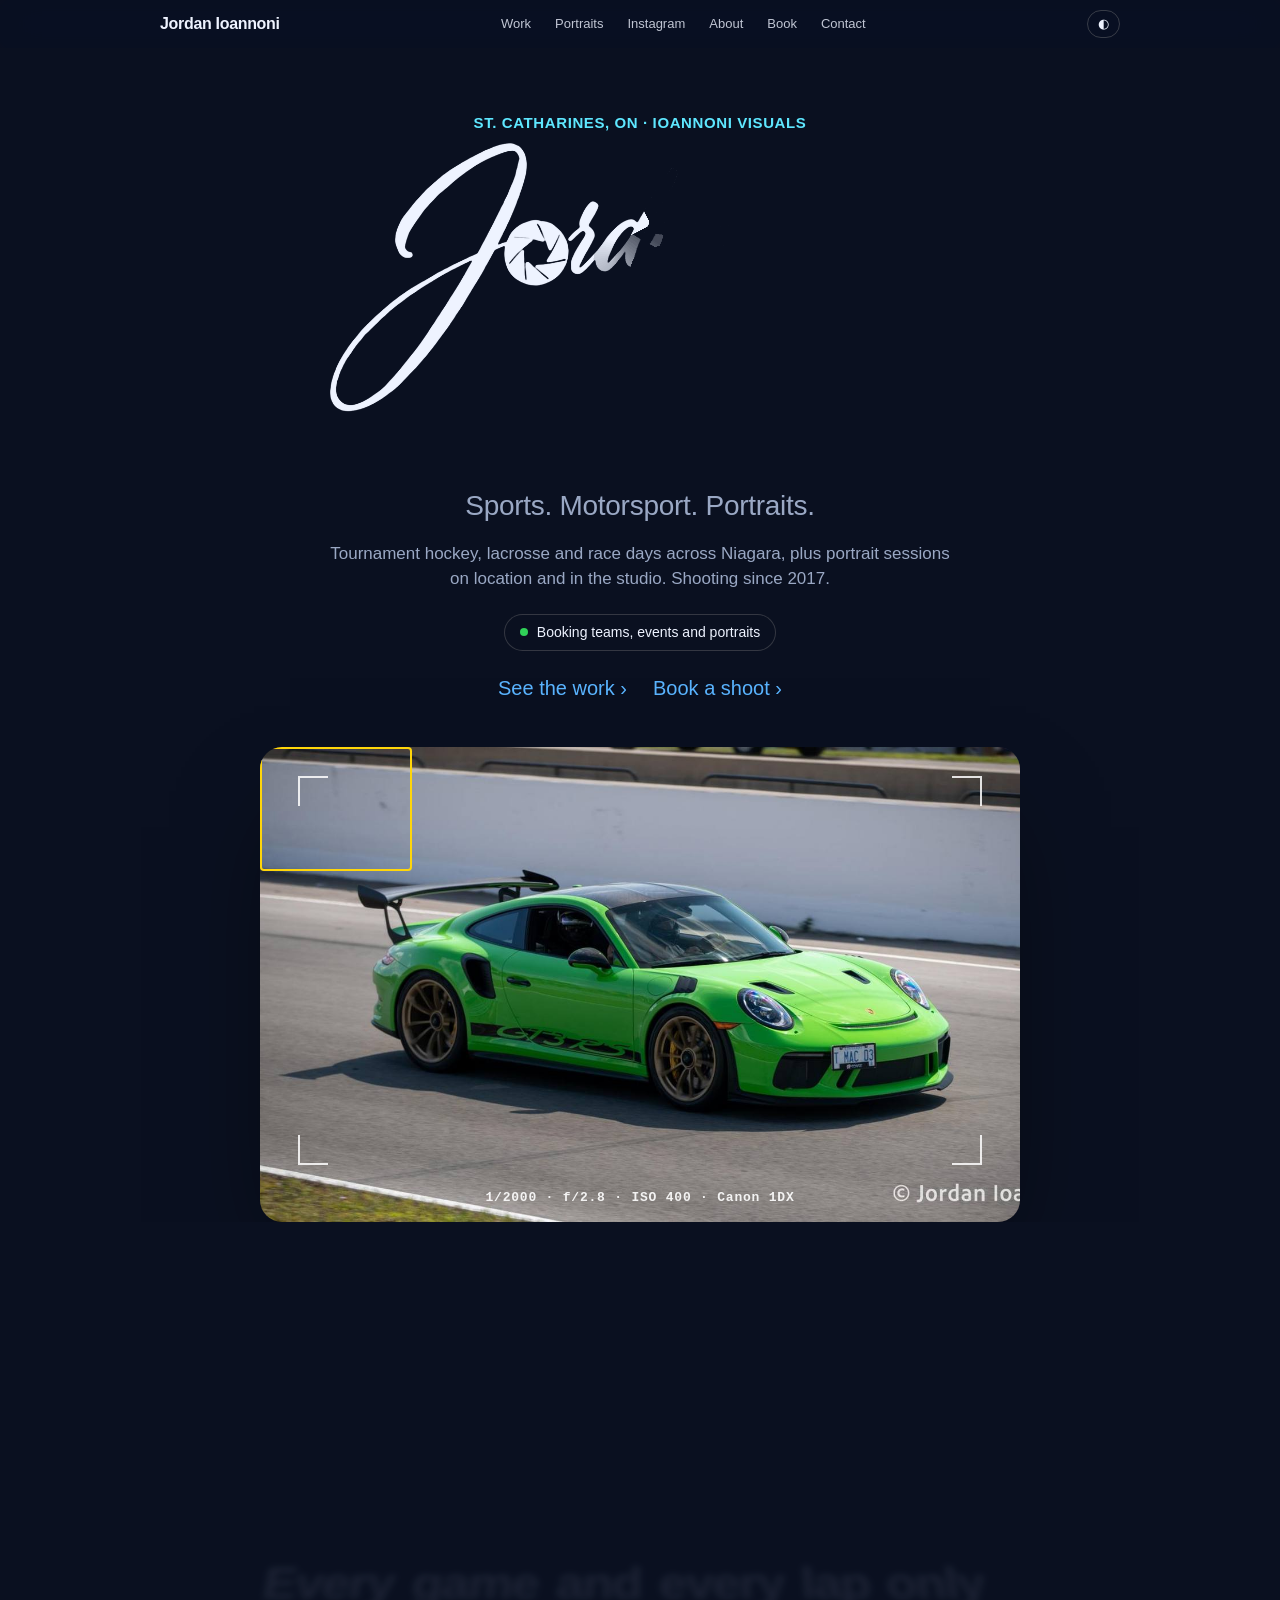
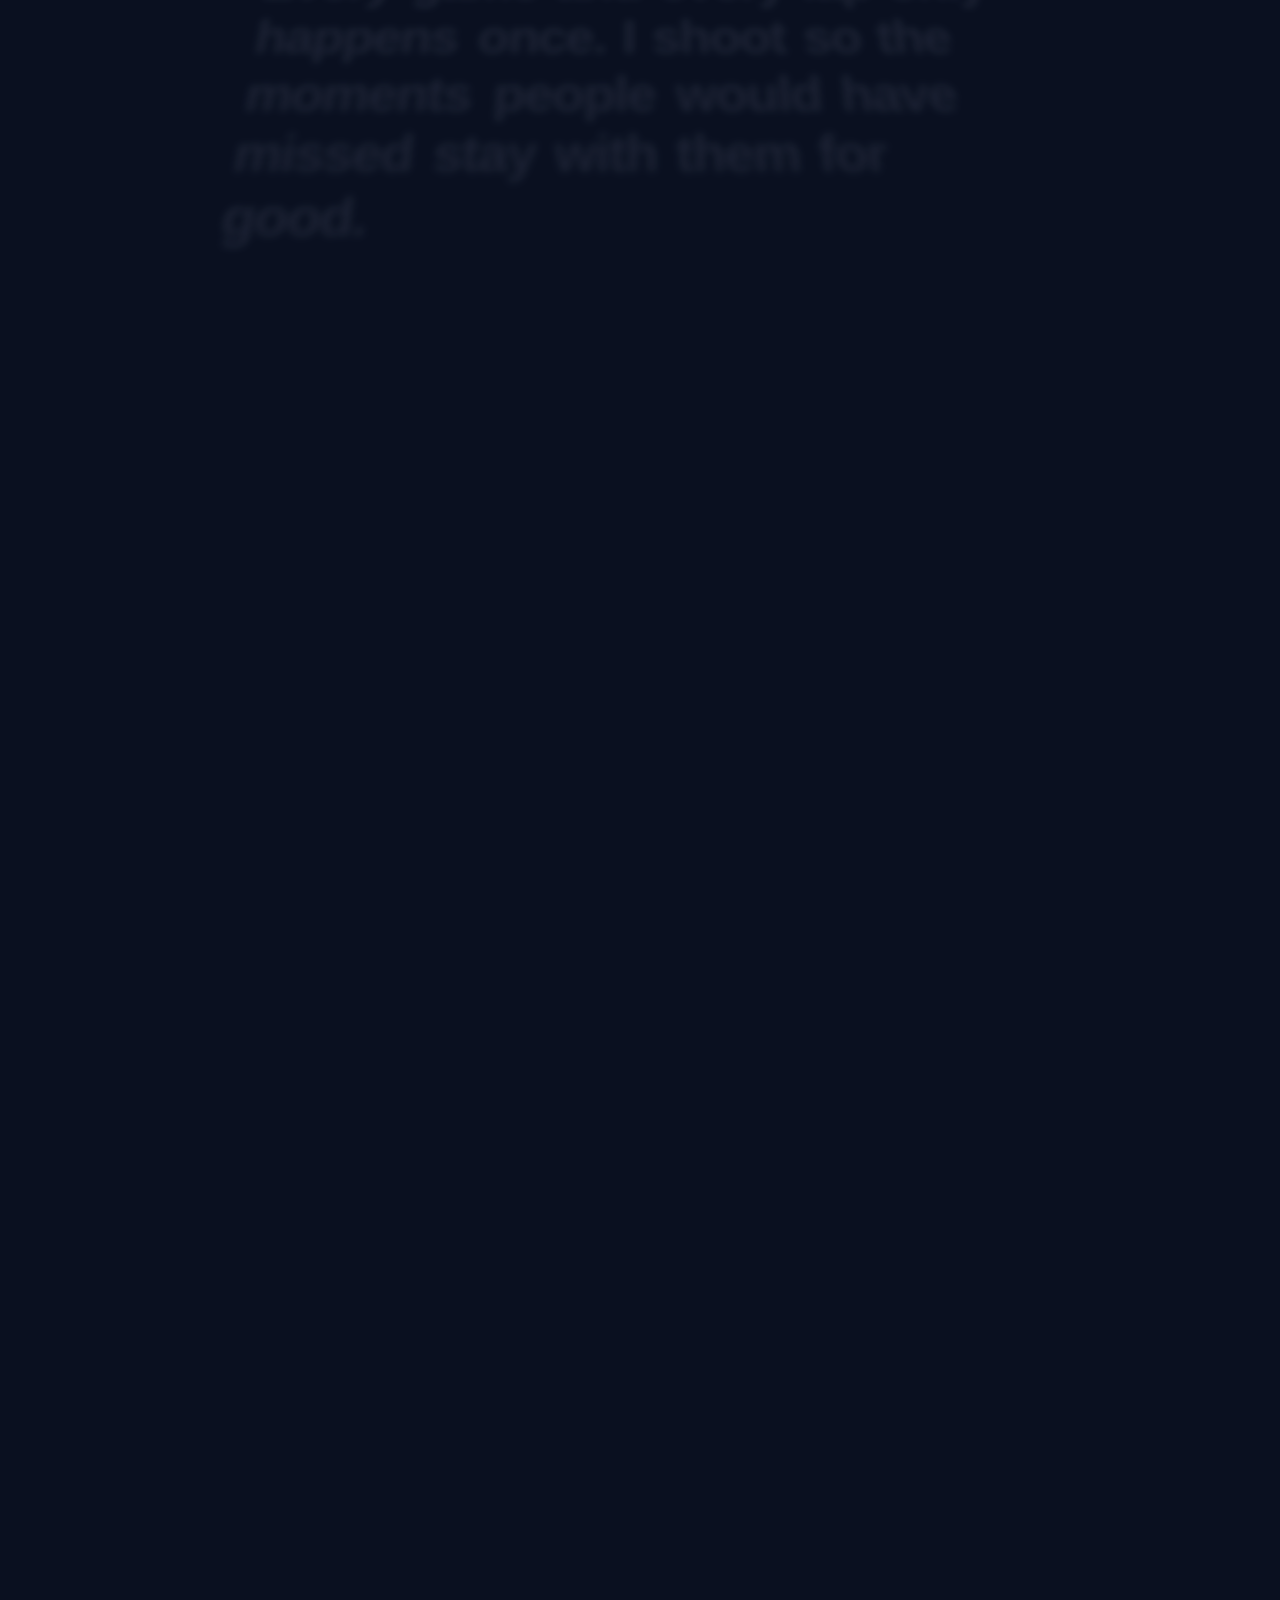
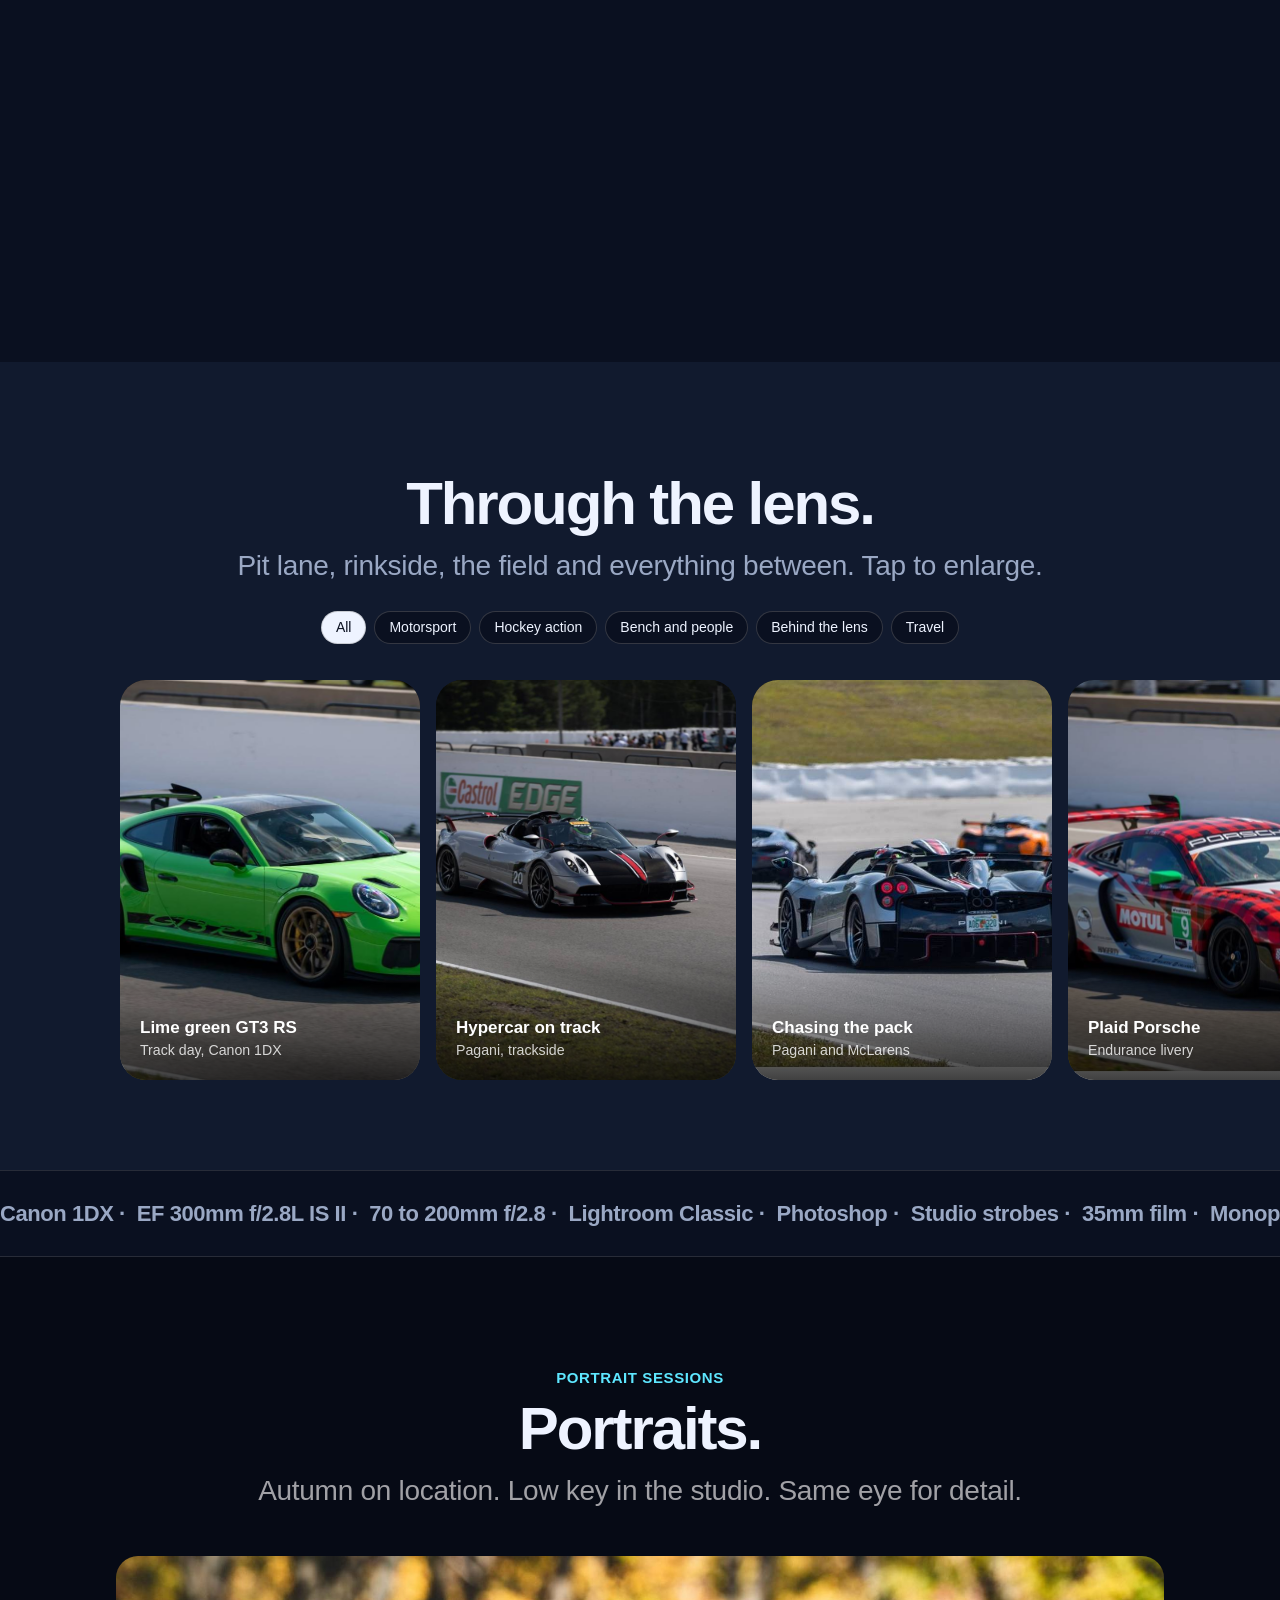
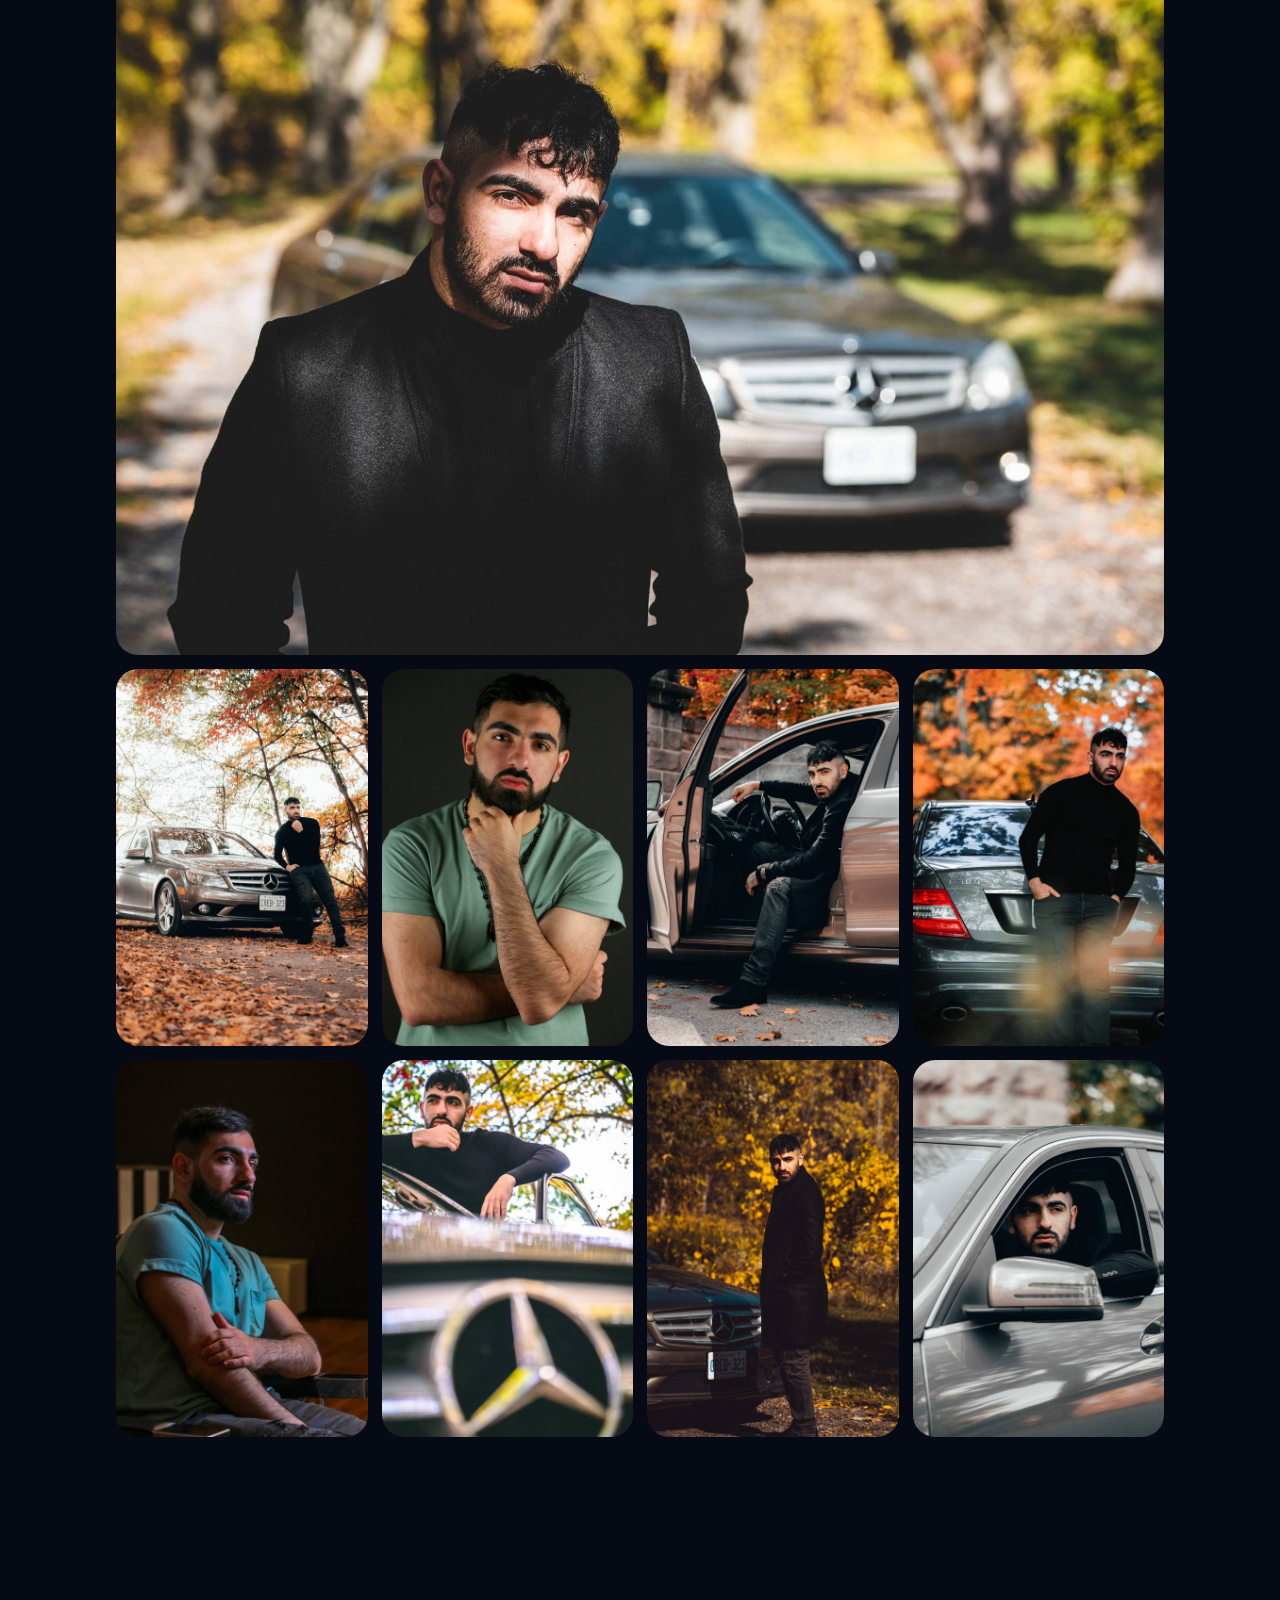
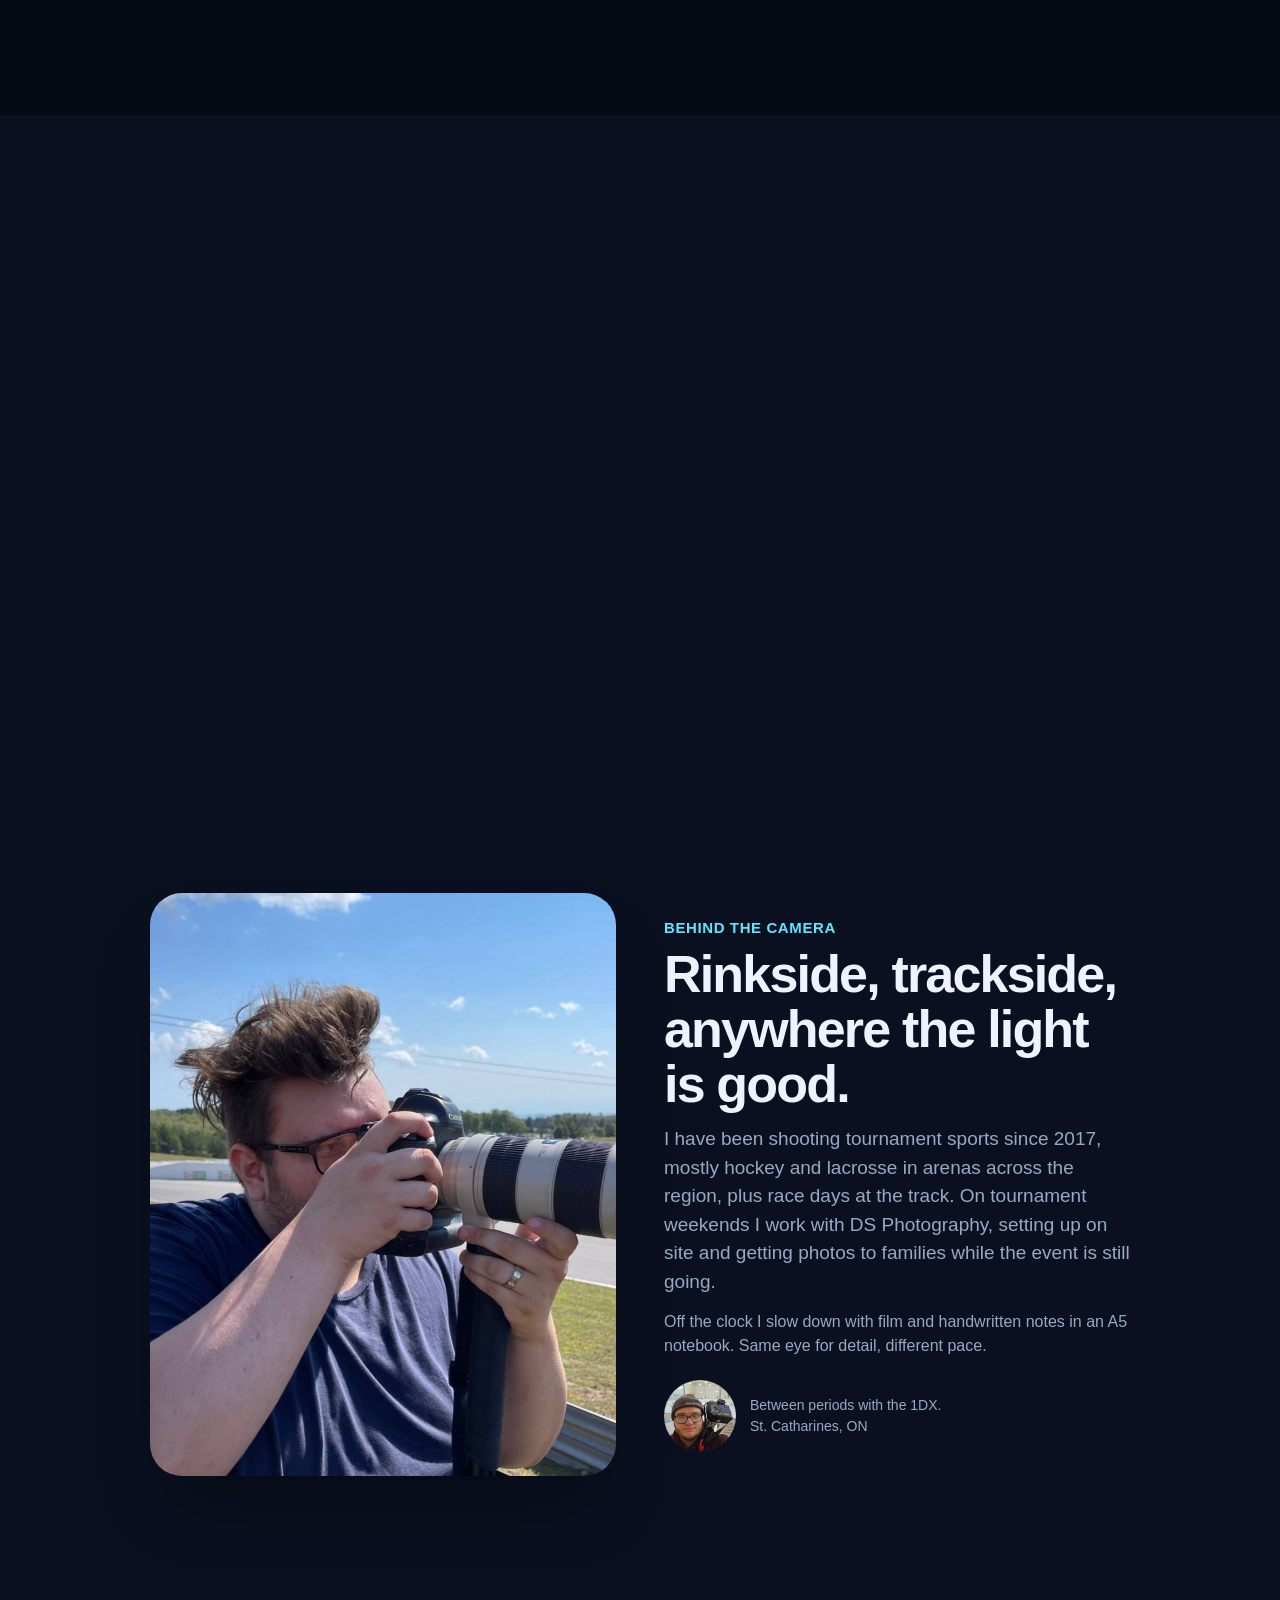
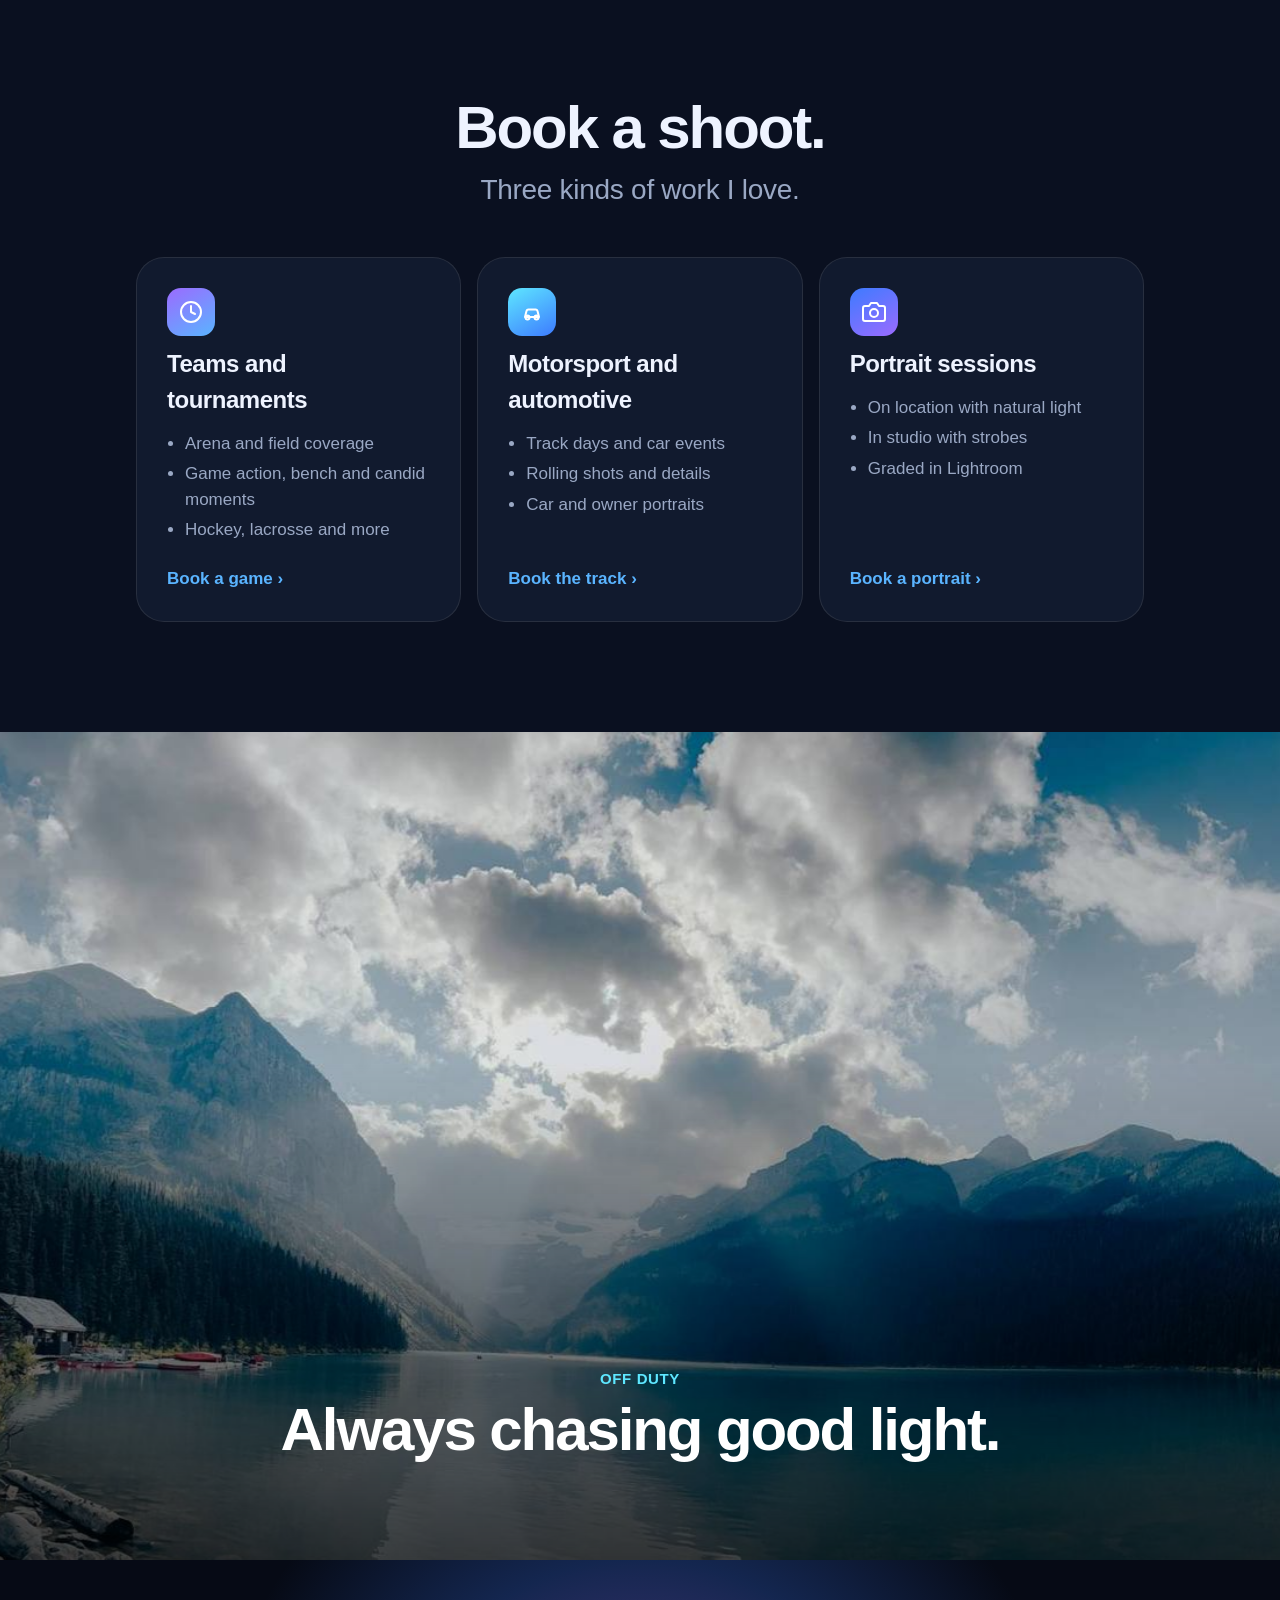
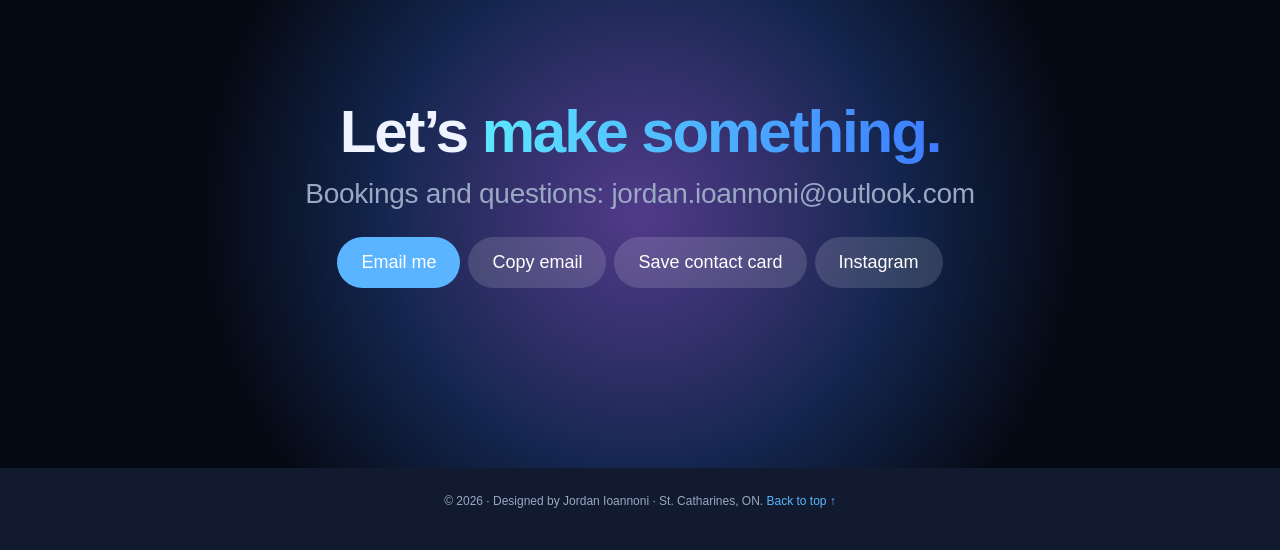
==== index.html @ 6e3658b0 "Homepage: Midnight palette and a quote that rises off the page Co-Authored-By: Claude Opus 5.5 <nore" ====
<!DOCTYPE html>
<html lang="en">
<head>
<meta charset="utf-8">
<meta name="viewport" content="width=device-width, initial-scale=1, viewport-fit=cover">
<title>Jordan Ioannoni | Sports, Motorsport and Portrait Photographer</title>
<meta name="description" content="Jordan Ioannoni: sports, motorsport and portrait photographer in St. Catharines and the Niagara Region.">
<meta property="og:title" content="Jordan Ioannoni | Portfolio"><meta property="og:description" content="Sports. Motorsport. Portraits."><meta property="og:type" content="website">
<meta name="theme-color" content="#0a1020">
<meta property="og:image" content="https://jordanioannoni.com/gt3.jpg"><meta property="og:url" content="https://jordanioannoni.com/">
<link rel="icon" href="favicon.png" type="image/png"><link rel="apple-touch-icon" href="apple-touch-icon.png">
<link rel="canonical" href="https://jordanioannoni.com/">
<script type="application/ld+json">{"@context":"https://schema.org","@type":"Person","name":"Jordan Ioannoni","url":"https://jordanioannoni.com","jobTitle":"Photographer","alumniOf":"Niagara College","address":{"@type":"PostalAddress","addressLocality":"St. Catharines","addressRegion":"ON","addressCountry":"CA"},"sameAs":["https://www.instagram.com/jordanioannoni/"]}</script>
<script>try{document.documentElement.dataset.theme=localStorage.getItem("ji-home-theme")||"dark"}catch(e){document.documentElement.dataset.theme="dark"}</script>
<style>
:root{--g1:#5ee7ff;--g2:#3d7bff;--g3:#9b6bff;--dk:#0a1020;--bg:#fff;--alt:#f5f5f7;--ink:#1d1d1f;--mute:#6e6e73;--link:#0066cc;--nav:rgba(255,255,255,.72);--dim:rgba(110,110,115,.35);color-scheme:light;box-sizing:border-box;padding-top:env(safe-area-inset-top,0px);padding-bottom:env(safe-area-inset-bottom,0px)}
@media (prefers-color-scheme:dark){:root:not([data-theme="light"]){--bg:#0a1020;--alt:#111a2e;--ink:#eef3ff;--mute:#9aa8c4;--link:#5ab4ff;--nav:rgba(10,16,32,.78);--dk:#060a15;--dim:rgba(154,168,196,.22);color-scheme:dark}}
:root[data-theme="dark"]{--bg:#0a1020;--alt:#111a2e;--ink:#eef3ff;--mute:#9aa8c4;--link:#5ab4ff;--nav:rgba(10,16,32,.78);--dk:#060a15;--dim:rgba(154,168,196,.22);color-scheme:dark}
html{scroll-padding-top:calc(env(safe-area-inset-top,0px) + 48px)}
*{box-sizing:border-box}
body{margin:0;background:var(--bg);color:var(--ink);font:17px/1.5 -apple-system,"SF Pro Display","Helvetica Neue",Helvetica,Arial,sans-serif;-webkit-font-smoothing:antialiased;overflow-x:hidden}
body::before{content:"";position:fixed;inset:0 0 auto;height:env(safe-area-inset-top,0px);background:var(--nav);backdrop-filter:blur(20px);-webkit-backdrop-filter:blur(20px);z-index:50}
a{color:var(--link);text-decoration:none}
nav{position:sticky;top:env(safe-area-inset-top,0px);z-index:40;height:48px;display:flex;align-items:center;justify-content:space-between;gap:16px;padding:0 max(16px,calc(50% - 480px));background:var(--nav);backdrop-filter:saturate(180%) blur(20px);-webkit-backdrop-filter:saturate(180%) blur(20px);font-size:13px}
nav.sc{box-shadow:0 1px 0 rgba(128,128,128,.25)}
nav .brand{font-size:16px;font-weight:700;letter-spacing:-.02em;color:var(--ink)}
nav .l{display:flex;gap:24px}nav .l a{color:var(--ink);opacity:.8}nav .l a:hover{opacity:1}
nav button{background:none;border:1px solid rgba(128,128,128,.4);color:var(--ink);border-radius:99px;padding:3px 10px;font:inherit;cursor:pointer}
nav .r{display:flex;align-items:center;gap:8px}#mb{display:none;padding:5px 9px;line-height:0}
@media (max-width:640px){#mb{display:inline-block}nav .l{display:none;position:absolute;top:48px;left:0;right:0;flex-direction:column;gap:0;padding:6px 20px 14px;background:var(--bg);box-shadow:0 12px 24px -12px rgba(0,0,0,.35)}nav.open .l{display:flex}nav .l a{padding:13px 2px;font-size:17px;opacity:1;border-bottom:1px solid rgba(128,128,128,.2)}nav .l a:last-child{border-bottom:0}}
.dk{background:var(--dk);color:#eef3ff}
section{position:relative}
.c{text-align:center;padding:0 20px}
.eyebrow{color:var(--g1);font-weight:600;font-size:15px;letter-spacing:.04em;text-transform:uppercase;margin:0 0 8px}
h1,h2{margin:0;letter-spacing:-.035em;line-height:1.05;font-weight:700}
h1{font-size:clamp(44px,10vw,108px)}h2{font-size:clamp(32px,5.6vw,60px)}
.sub{font-size:clamp(20px,3vw,28px);color:var(--mute);margin:10px auto 14px;letter-spacing:-.01em}
.lead{max-width:640px;margin:0 auto 18px;color:var(--mute)}
.links{display:flex;gap:26px;justify-content:center;font-size:20px}
.vh{position:absolute;width:1px;height:1px;overflow:hidden;clip:rect(0 0 0 0);white-space:nowrap}
.sigw{position:relative;width:min(620px,86vw);aspect-ratio:1200/643;margin:6px auto 4px}
.sigc{display:block;width:100%;height:100%}
.grad{background:linear-gradient(90deg,var(--g1),var(--g2),var(--g3),var(--g1));background-size:300% 100%;-webkit-background-clip:text;background-clip:text;color:transparent;animation:flow 8s linear infinite}
@keyframes flow{to{background-position:300% 0}}
.hero{padding-top:64px;min-height:105vh;overflow:hidden}
.vf{position:relative;margin:44px auto 0;width:min(760px,90vw);aspect-ratio:16/10;border-radius:22px;overflow:hidden;background:radial-gradient(circle at 70% 30%,#4a3a6a,#16121f 60%,#08070b);box-shadow:0 50px 100px -30px rgba(0,0,0,.6);color:#fff;will-change:transform}
.vf img,.tile img{position:absolute;inset:0;width:100%;height:100%;object-fit:cover}
.vf i{position:absolute;width:30px;height:30px;border:0 solid #fff;opacity:.85}
.vf i:nth-of-type(1){top:6%;left:5%;border-width:2px 0 0 2px}.vf i:nth-of-type(2){top:6%;right:5%;border-width:2px 2px 0 0}.vf i:nth-of-type(3){bottom:12%;left:5%;border-width:0 0 2px 2px}.vf i:nth-of-type(4){bottom:12%;right:5%;border-width:0 2px 2px 0}
.fb{position:absolute;width:20%;height:26%;border:2px solid #ffd60a;border-radius:4px;animation:af 5s ease-in-out infinite}
@keyframes af{0%{left:10%;top:15%;opacity:.5}30%{left:55%;top:50%}55%{left:38%;top:30%;border-color:#ffd60a}65%,90%{left:38%;top:30%;border-color:#30d158;box-shadow:0 0 18px #30d158}100%{left:10%;top:15%;opacity:.5}}
.hud{position:absolute;bottom:3.5%;left:0;right:0;text-align:center;font:600 13px ui-monospace,Menlo,monospace;letter-spacing:.06em;opacity:.9}
.vis img{position:absolute;inset:0;width:100%;height:100%;object-fit:cover}
.tile{cursor:zoom-in;background:#111}
#sp{position:fixed;top:env(safe-area-inset-top,0px);left:0;right:0;height:3px;background:linear-gradient(90deg,var(--g1),var(--g2),var(--g3));transform-origin:0 50%;transform:scaleX(0);z-index:45}
.about{padding:110px 20px}
.ab{max-width:980px;margin:0 auto;display:grid;grid-template-columns:1fr 1fr;gap:48px;align-items:center}
.ph{border-radius:32px;overflow:hidden;aspect-ratio:4/5;position:relative;box-shadow:0 40px 80px -30px rgba(0,0,0,.45)}
.ph img,.lake img{position:absolute;inset:0;width:100%;height:100%;object-fit:cover;will-change:transform}
.ab h2{font-size:clamp(30px,4.6vw,52px)}.ab .b{color:var(--mute);font-size:19px;margin:14px 0 0}
.sm{display:flex;gap:14px;align-items:center;margin-top:22px;color:var(--mute);font-size:14px}.sm img{width:72px;height:72px;border-radius:50%;object-fit:cover}
@media (max-width:700px){.ab{grid-template-columns:1fr;gap:28px}}
.lake{height:92vh;min-height:520px;overflow:hidden;color:#fff;background:var(--dk)}
.lake .px{position:absolute;inset:0}
.lake::after{content:"";position:absolute;inset:0;background:linear-gradient(transparent 40%,rgba(0,0,0,.65))}
.lake .cap{position:absolute;left:0;right:0;bottom:12%;text-align:center;padding:0 20px;z-index:2}
#lb{position:fixed;inset:0;z-index:70;background:rgba(0,0,0,.93);display:grid;place-items:center;padding:calc(env(safe-area-inset-top,0px) + 56px) 12px calc(env(safe-area-inset-bottom,0px) + 56px);animation:lbi .35s ease}
#lb[hidden]{display:none}
@keyframes lbi{from{opacity:0}}
#lb img{max-width:100%;max-height:100%;object-fit:contain;border-radius:12px;animation:lbz .5s cubic-bezier(.16,1,.3,1)}
@keyframes lbz{from{transform:scale(.94);opacity:.4}}
#lb button{position:absolute;background:rgba(255,255,255,.14);color:#fff;border:0;border-radius:99px;width:44px;height:44px;font-size:22px;cursor:pointer}
#lx{top:calc(env(safe-area-inset-top,0px) + 10px);right:14px}#lp{left:10px;top:50%}#ln{right:10px;top:50%}
#lc{position:absolute;bottom:calc(env(safe-area-inset-bottom,0px) + 16px);left:0;right:0;text-align:center;color:#d0d0d5;font-size:14px}
.ring{stroke-dasharray:515;stroke-dashoffset:515}
.skip{position:absolute;left:-999px}.skip:focus{left:12px;top:56px;z-index:80;background:var(--link);color:#fff;padding:8px 14px;border-radius:8px}
:focus-visible{outline:2px solid var(--link);outline-offset:3px}
.svcw{padding:110px 0}
.svcs{max-width:1040px;margin:46px auto 0;padding:0 16px;display:grid;grid-template-columns:repeat(3,1fr);gap:16px}
.svc{position:relative;overflow:hidden;text-align:left;border-radius:28px;padding:30px;background:var(--alt);border:1px solid rgba(128,128,128,.2);transition:transform .6s cubic-bezier(.16,1,.3,1)}
.svc::before{content:"";position:absolute;inset:0;background:radial-gradient(280px circle at var(--mx,50%) var(--my,0%),color-mix(in srgb,var(--g3) 24%,transparent),transparent 70%);opacity:0;transition:opacity .4s}
.svc:hover{transform:translateY(-6px)}.svc:hover::before{opacity:1}
.svc{display:flex;flex-direction:column}.svc ul{flex:1}.svc>*{position:relative}.svc .ic{width:48px;height:48px;border-radius:14px;display:grid;place-items:center;color:#fff}.svc .ic svg{width:24px;height:24px}.ia{background:linear-gradient(150deg,var(--g3),var(--link))}.ib{background:linear-gradient(150deg,var(--g1),var(--g2))}.ic2{background:linear-gradient(150deg,var(--g2),var(--g3))}.svc h3{margin:10px 0 8px;font-size:24px;letter-spacing:-.02em}
.svc ul{margin:0 0 18px;padding-left:18px;color:var(--mute)}.svc li{margin:5px 0}.svc a{font-weight:600}
@media (max-width:820px){.svcs{grid-template-columns:1fr}}
.film{position:absolute;inset:14% 0;display:flex;width:max-content;animation:fs 30s linear infinite}
.film img{position:static;inset:auto;width:auto;height:100%;aspect-ratio:3/2;object-fit:cover;margin-right:12px;border-radius:6px}
@keyframes fs{to{transform:translateX(-50%)}}
.fv::before,.fv::after{content:"";position:absolute;left:0;right:0;height:11%;background:repeating-linear-gradient(90deg,#0a0a0d 0 10px,#2b2b33 10px 18px);z-index:1}
.fv::before{top:0}.fv::after{bottom:0}
.kpi{max-width:1040px;margin:0 auto;padding:80px 16px;display:grid;grid-template-columns:repeat(3,1fr);gap:16px}
.kc{position:relative;overflow:hidden;border-radius:28px;min-height:340px;padding:26px;color:#fff;display:flex;flex-direction:column;justify-content:flex-end;isolation:isolate}
.kc.in:hover{transform:translateY(-6px)}
.k-a{background:linear-gradient(150deg,var(--g3),var(--link))}.k-b{background:linear-gradient(150deg,var(--g1),var(--g2))}.k-p{background:#111}
.k-p img{position:absolute;inset:0;width:100%;height:100%;object-fit:cover;z-index:-2;transform:scale(1.15);transition:transform 1.8s cubic-bezier(.16,1,.3,1)}
.k-p.in img{transform:scale(1)}
.k-p::before{content:"";position:absolute;inset:0;z-index:-1;background:linear-gradient(transparent 15%,rgba(0,0,0,.85))}
.kc::after{content:"";position:absolute;top:-40%;bottom:-40%;left:-70%;width:45%;background:linear-gradient(90deg,transparent,rgba(255,255,255,.2),transparent);transform:rotate(18deg);transition:left 1.2s ease;pointer-events:none}
.kc:hover::after{left:140%}
.kl{position:absolute;top:22px;left:26px;margin:0;font-size:12px;font-weight:700;letter-spacing:.08em;text-transform:uppercase;background:rgba(255,255,255,.18);padding:4px 10px;border-radius:99px;-webkit-backdrop-filter:blur(8px);backdrop-filter:blur(8px)}
.kn{font-size:clamp(76px,9vw,104px);line-height:.95;letter-spacing:-.05em;font-variant-numeric:tabular-nums}
.kn small{font-size:.32em;letter-spacing:0;margin-left:6px;opacity:.85}
.kt{margin:4px 0 0;font-size:19px;font-weight:600}.ks{margin:12px 0 0;font-size:14px;opacity:.85}
.dots{display:flex;gap:8px;margin-top:14px}
.dots i{width:28px;height:8px;border-radius:99px;background:#fff;transform:scaleX(0);transform-origin:left;transition:transform .6s cubic-bezier(.16,1,.3,1)}
.dots i:nth-child(2){transition-delay:.15s}.dots i:nth-child(3){transition-delay:.3s}.dots i:nth-child(4){transition-delay:.45s}.dots i:nth-child(5){transition-delay:.6s}
.kc.in .dots i{transform:none}
.dots i.ip{background:rgba(255,255,255,.35);animation:pl2 1.6s ease-in-out infinite}
@keyframes pl2{50%{background:rgba(255,255,255,.95)}}
.meter{height:8px;border-radius:99px;background:rgba(255,255,255,.25);margin-top:14px;overflow:hidden}
.meter i{display:block;height:100%;width:0;background:#fff;border-radius:99px;transition:width 1.8s cubic-bezier(.16,1,.3,1) .3s}
.kc.in .meter i{width:100%}
@media (max-width:700px){.kpi{grid-template-columns:1fr;padding:56px 16px}.kc{min-height:250px}}
.words{height:260vh}
.stick{position:sticky;top:0;height:100vh;display:grid;place-items:center;overflow:hidden;perspective:900px}
.words .stick::before{content:"";position:absolute;left:50%;top:50%;width:1100px;height:1100px;margin:-550px;border-radius:50%;background:radial-gradient(circle,color-mix(in srgb,var(--g2) 34%,transparent),color-mix(in srgb,var(--g3) 14%,transparent) 42%,transparent 68%);opacity:calc(var(--wp,0) * 1.4);transform:scale(calc(.55 + var(--wp,0) * .6));pointer-events:none}
.words p{position:relative;max-width:940px;margin:0;padding:0 24px;font-size:clamp(30px,5.6vw,62px);line-height:1.12;font-weight:700;letter-spacing:-.03em;transform:rotateX(calc((1 - var(--wp,0)) * 22deg)) scale(calc(.9 + var(--wp,0) * .14));transform-origin:50% 60%;will-change:transform}
.words span{display:inline-block;white-space:pre;color:var(--dim);opacity:.55;filter:blur(5px);transform:translateY(.32em) scale(.96);transition:color .6s,opacity .6s,filter .7s,transform .8s cubic-bezier(.16,1,.3,1),text-shadow .8s}
.words span.on{color:var(--ink);opacity:1;filter:none;transform:none;text-shadow:0 0 34px color-mix(in srgb,var(--g2) 55%,transparent),0 14px 34px rgba(0,0,0,.45)}
.words span.hl.on{background:linear-gradient(90deg,var(--g1),var(--g2),var(--g3));-webkit-background-clip:text;background-clip:text;color:transparent;text-shadow:none;filter:drop-shadow(0 0 22px color-mix(in srgb,var(--g2) 70%,transparent))}
@media (prefers-reduced-motion:reduce){.words p{transform:none}.words span{filter:none;transform:none}}
.pin{height:420vh}
.stage{position:relative;width:min(560px,88vw);aspect-ratio:16/10;border-radius:26px;overflow:hidden;background:linear-gradient(145deg,#1d1d24,#0a0a0d);box-shadow:0 40px 90px -20px color-mix(in srgb,var(--g3) 35%,transparent),inset 0 0 0 1px #333;transform:perspective(1300px) rotateY(calc(-26deg + var(--p,0) * 52deg)) rotateX(6deg) scale(calc(.8 + var(--p,0) * .25));will-change:transform}
.vis{position:absolute;inset:0;opacity:0;transition:opacity .7s}.vis.on{opacity:1}
.vis svg{width:100%;height:100%}
.ln{stroke-dasharray:700;stroke-dashoffset:700;transition:stroke-dashoffset 2s ease .2s}.vis.on .ln{stroke-dashoffset:0}
.feat{position:absolute;left:max(24px,calc(50% - 520px));bottom:9%;max-width:380px;opacity:0;transform:translateY(40px);transition:opacity .8s,transform .9s cubic-bezier(.16,1,.3,1)}
.feat.on{opacity:1;transform:none}
.feat h2{font-size:clamp(28px,4.6vw,48px)}.feat p{color:#a1a1a6;font-size:19px;margin:8px 0 0}
@media (max-width:700px){.feat{left:24px;right:24px;bottom:5%;max-width:none;text-align:center}.stage{margin-top:-150px}}
.work{padding:110px 0 70px;background:var(--alt)}
.chips{display:flex;gap:8px;justify-content:center;flex-wrap:wrap;margin-top:24px}
.chips button,.tags span{font:inherit;font-size:14px;border:1px solid rgba(128,128,128,.35);background:var(--bg);color:var(--ink);border-radius:99px;padding:5px 14px;cursor:pointer;transition:all .3s}
.chips button.on{background:var(--ink);color:var(--bg)}
.row{display:flex;gap:16px;overflow-x:auto;scroll-snap-type:x mandatory;padding:36px max(20px,calc(50% - 520px)) 20px;scrollbar-width:none}
.row::-webkit-scrollbar{display:none}
.tile{flex:none;width:min(300px,78vw);height:400px;border-radius:26px;position:relative;overflow:hidden;scroll-snap-align:center;color:#fff;text-align:left;display:flex;align-items:flex-end;transition:transform .6s cubic-bezier(.16,1,.3,1),opacity .4s}
.tile:hover{transform:scale(1.03)}
.tile.hide{display:none}
.tile figcaption{position:relative;width:100%;padding:60px 20px 18px;background:linear-gradient(transparent,rgba(0,0,0,.75));font-weight:600}
.tile figcaption small{display:block;font-weight:400;opacity:.8}
.mq{overflow:hidden;padding:26px 0;border-block:1px solid rgba(128,128,128,.25)}
.mq div{display:flex;gap:12px;width:max-content;animation:mq 40s linear infinite}
.mq span{white-space:nowrap;font-size:22px;font-weight:600;letter-spacing:-.02em;color:var(--mute)}
@keyframes mq{to{transform:translateX(-50%)}}
.pfw{padding:110px 0 90px}
.pfw .sub{color:#a1a1a6}
.feat-pf{max-width:1080px;margin:44px auto 14px;padding:0 16px}
.feat-pf .pf{margin:0;aspect-ratio:3/2}
.feat-pf .pf img{height:100%;object-fit:cover}
.mos{max-width:1080px;margin:0 auto;padding:0 16px;display:grid;grid-template-columns:repeat(4,1fr);gap:14px;text-align:left}
.mos .pf{margin:0;aspect-ratio:2/3}.mos .pf img{height:100%;object-fit:cover}
@media (max-width:820px){.mos{grid-template-columns:repeat(2,1fr);gap:10px}.pf figcaption{font-size:14px;padding:36px 12px 12px}}
.pf{position:relative;margin:0 0 14px;break-inside:avoid;border-radius:22px;overflow:hidden;cursor:zoom-in;background:#111;color:#fff}
.pf img{display:block;width:100%;height:auto;transition:transform 1.4s cubic-bezier(.16,1,.3,1)}
.pf:hover img{transform:scale(1.04)}
.pf figcaption{position:absolute;left:0;right:0;bottom:0;padding:48px 18px 16px;font-weight:600;font-size:16px;text-align:left;background:linear-gradient(transparent,rgba(0,0,0,.72));opacity:0;transform:translateY(8px);transition:opacity .4s,transform .5s cubic-bezier(.16,1,.3,1)}
.pf figcaption small{display:block;font-weight:400;font-size:13px;opacity:.8}
.pf:hover figcaption,.pf:focus-visible figcaption{opacity:1;transform:none}
@media (hover:none){.pf figcaption{opacity:1;transform:none}}
.pfs{display:flex;gap:28px;justify-content:center;flex-wrap:wrap;margin-top:34px;color:#a1a1a6;font-size:15px}
.pfs b{display:block;color:#f5f5f7;font-size:28px;letter-spacing:-.03em}
.igw{padding:110px 0 100px}
.igf{max-width:1040px;margin:44px auto 10px;padding:0 16px;min-height:200px}
.avail{display:inline-flex;align-items:center;gap:9px;margin:4px auto 22px;padding:7px 15px;border-radius:99px;border:1px solid rgba(128,128,128,.35);font-size:14px;color:var(--ink);background:var(--bg)}
.avail::before{content:"";flex:none;width:8px;height:8px;border-radius:50%;background:#30d158;animation:av 2s infinite}
@keyframes av{0%{box-shadow:0 0 0 0 rgba(48,209,88,.55)}70%,100%{box-shadow:0 0 0 9px rgba(48,209,88,0)}}
.xpw{padding:110px 0}
.xps{max-width:1040px;margin:46px auto 0;padding:0 16px;display:grid;grid-template-columns:1.3fr 1fr 1fr;gap:16px;text-align:left}
.xp{position:relative;border-radius:28px;padding:28px;background:var(--alt);border:1px solid rgba(128,128,128,.2);transition:transform .6s cubic-bezier(.16,1,.3,1)}
.xp:hover{transform:translateY(-6px)}
.xp.now{background:linear-gradient(160deg,#22222b,#0b0b0f);color:#f5f5f7;border-color:transparent;box-shadow:0 30px 60px -30px color-mix(in srgb,var(--g3) 45%,transparent)}
.xp .when{display:flex;align-items:center;gap:8px;font-size:12px;font-weight:700;letter-spacing:.08em;text-transform:uppercase;color:var(--g1);margin:0}
.xp.now .when::after{content:"Current";font-size:11px;letter-spacing:.06em;color:#30d158;border:1px solid rgba(48,209,88,.5);border-radius:99px;padding:1px 8px}
.xp h3{margin:12px 0 4px;font-size:22px;line-height:1.2;letter-spacing:-.02em}
.xp .org{margin:0 0 14px;font-size:15px;color:var(--mute)}
.xp ul{margin:0;padding-left:18px;font-size:15px;color:var(--mute)}.xp li{margin:7px 0}
.xp.now .org,.xp.now li{color:#a1a1a6}
.xpf{display:flex;gap:10px;justify-content:center;flex-wrap:wrap;margin-top:30px}
@media (max-width:820px){.xps{grid-template-columns:1fr}}
.edu{background:var(--alt);padding:100px 20px}
.tl{max-width:640px;margin:44px auto 0;border-left:2px solid rgba(128,128,128,.35);padding-left:28px;text-align:left}
.tl div{position:relative;padding-bottom:30px}
.tl div::before{content:"";position:absolute;left:-37px;top:7px;width:14px;height:14px;border-radius:50%;background:var(--link)}
.tl div.ip::before{background:#ff9a3c;box-shadow:0 0 0 6px rgba(255,154,60,.25);animation:pl 2s infinite}
@keyframes pl{50%{box-shadow:0 0 0 12px rgba(255,154,60,0)}}
.tl small{color:var(--mute);text-transform:uppercase;letter-spacing:.05em;font-size:12px}.tl h3{margin:0;font-size:22px}.tl p{margin:2px 0 0;color:var(--mute)}
.cta{padding:140px 20px;text-align:center;overflow:hidden}
.cta::before{content:"";position:absolute;left:50%;top:50%;width:900px;height:900px;margin:-450px;background:radial-gradient(circle,color-mix(in srgb,var(--g3) 50%,transparent),color-mix(in srgb,var(--g2) 25%,transparent) 40%,transparent 68%);animation:pulse 6s ease-in-out infinite}
@keyframes pulse{50%{transform:scale(1.25);opacity:.7}}
.cta>*{position:relative}
.btn{display:inline-block;background:var(--link);color:#fff;padding:12px 24px;border:0;border-radius:99px;font:inherit;font-size:18px;margin:8px 4px 0;cursor:pointer;transition:transform .3s}
.btn:hover{transform:scale(1.06)}.btn.o{background:rgba(255,255,255,.14)}
footer{background:var(--alt);color:var(--mute);font-size:12px;padding:24px 20px 40px;text-align:center}
.rv{opacity:0;transform:translateY(60px) scale(.97);transition:opacity 1s cubic-bezier(.16,1,.3,1) var(--d,0s),transform 1.1s cubic-bezier(.16,1,.3,1) var(--d,0s)}
.rv.in{opacity:1;transform:none}
@media (prefers-reduced-motion:reduce){*{animation:none!important;transition:none!important}.rv{opacity:1;transform:none}}
</style>
</head>
<body>
<a class="skip" href="#work">Skip to content</a>
<div id="sp"></div>
<div id="lb" hidden><button id="lx" aria-label="Close">✕</button><button id="lp" aria-label="Previous">‹</button><img id="li" alt=""><button id="ln" aria-label="Next">›</button><div id="lc"></div></div>
<nav id="nav"><a class="brand" href="#top" aria-label="Jordan Ioannoni, back to top">Jordan Ioannoni</a><div class="l" id="nl"><a href="#work">Work</a><a href="#portraits">Portraits</a><a href="#instagram">Instagram</a><a href="#about">About</a><a href="#services">Book</a><a href="#contact">Contact</a></div><span class="r"><button id="mb" aria-label="Open menu" aria-expanded="false" aria-controls="nl"><svg viewBox="0 0 24 24" width="16" height="16" fill="none" stroke="currentColor" stroke-width="2" stroke-linecap="round" aria-hidden="true"><path d="M4 7h16M4 12h16M4 17h16"/></svg></button><button id="th" aria-label="Toggle theme">◐</button></span></nav>

<section class="hero c" id="top">
  <div id="ht">
    <p class="eyebrow rv">St. Catharines, ON · Ioannoni Visuals</p>
    <h1 class="rv sig" style="--d:.1s"><span class="vh">Jordan Ioannoni</span><span class="sigw" id="sigw" aria-hidden="true" style="display:block"><canvas class="sigc" width="1200" height="643"></canvas></span></h1>
    <p class="sub rv" style="--d:.25s">Sports. Motorsport. Portraits.</p>
    <p class="lead rv" style="--d:.35s">Tournament hockey, lacrosse and race days across Niagara, plus portrait sessions on location and in the studio. Shooting since 2017.</p>
    <a class="avail rv" style="--d:.4s" href="#contact" data-topic="Photography inquiry">Booking teams, events and portraits</a>
    <div class="links rv" style="--d:.45s"><a href="#work">See the work ›</a><a href="#services">Book a shoot ›</a></div>
  </div>
  <div class="vf" id="vf"><img data-i="gt3" alt="Lime green Porsche GT3 RS on track"><i></i><i></i><i></i><i></i><div class="fb"></div><span class="hud">1/2000 · f/2.8 · ISO 400 · Canon 1DX</span></div>
</section>






<section class="words" id="story"><div class="stick"><p id="wp">Every game and every lap only happens once. I shoot so the moments people would have missed stay with them for good.</p></div></section>

<section class="work c" id="work"><h2 class="rv">Through the lens.</h2><p class="sub rv" style="--d:.1s">Pit lane, rinkside, the field and everything between. Tap to enlarge.</p>
  <div class="chips" id="chips"></div><div class="row" id="row"></div></section>
<div class="mq" aria-hidden="true"><div id="mq"></div></div>

<section class="pfw dk c" id="portraits"><p class="eyebrow rv">Portrait sessions</p><h2 class="rv" style="--d:.1s">Portraits.</h2><p class="sub rv" style="--d:.2s">Autumn on location. Low key in the studio. Same eye for detail.</p>
  <div class="feat-pf"><figure class="pf rv" tabindex="0" data-t="Leading lines" data-s="Autumn session, car as backdrop" style="--d:0s"><img data-i="au5" alt="Leading lines: Autumn session, car as backdrop" loading="lazy"><figcaption>Leading lines<small>Autumn session, car as backdrop</small></figcaption></figure></div>
  <div class="mos"><figure class="pf rv" tabindex="0" data-t="Under the canopy" data-s="Autumn, on location" style="--d:0.0s"><img data-i="au7" alt="Under the canopy: Autumn, on location" loading="lazy"><figcaption>Under the canopy<small>Autumn, on location</small></figcaption></figure><figure class="pf rv" tabindex="0" data-t="Low key" data-s="Studio, single light" style="--d:0.08s"><img data-i="st2" alt="Low key: Studio, single light" loading="lazy"><figcaption>Low key<small>Studio, single light</small></figcaption></figure><figure class="pf rv" tabindex="0" data-t="Door open" data-s="Natural light, warm grade" style="--d:0.16s"><img data-i="au3" alt="Door open: Natural light, warm grade" loading="lazy"><figcaption>Door open<small>Natural light, warm grade</small></figcaption></figure><figure class="pf rv" tabindex="0" data-t="Rear quarter" data-s="Autumn session" style="--d:0.0s"><img data-i="au1" alt="Rear quarter: Autumn session" loading="lazy"><figcaption>Rear quarter<small>Autumn session</small></figcaption></figure><figure class="pf rv" tabindex="0" data-t="Seated" data-s="Studio, side light" style="--d:0.08s"><img data-i="st1" alt="Seated: Studio, side light" loading="lazy"><figcaption>Seated<small>Studio, side light</small></figcaption></figure><figure class="pf rv" tabindex="0" data-t="Low angle" data-s="The star in focus" style="--d:0.16s"><img data-i="au2" alt="Low angle: The star in focus" loading="lazy"><figcaption>Low angle<small>The star in focus</small></figcaption></figure><figure class="pf rv" tabindex="0" data-t="Golden hour" data-s="Long coat, hard light" style="--d:0.0s"><img data-i="au6" alt="Golden hour: Long coat, hard light" loading="lazy"><figcaption>Golden hour<small>Long coat, hard light</small></figcaption></figure><figure class="pf rv" tabindex="0" data-t="Window seat" data-s="Through the glass" style="--d:0.08s"><img data-i="au4" alt="Window seat: Through the glass" loading="lazy"><figcaption>Window seat<small>Through the glass</small></figcaption></figure></div>
  <div class="pfs rv"><span><b>On location</b>Natural light, styled sets</span><span><b>In studio</b>Strobes, controlled light</span><span><b>Delivered</b>Graded in Lightroom</span></div>
  <div class="rv" style="margin-top:30px"><a class="btn" href="#contact" data-topic="Portrait session">Book a portrait session</a></div></section>

<section class="igw c" id="instagram"><p class="eyebrow rv">Instagram</p><h2 class="rv" style="--d:.1s">Fresh from the feed.</h2><p class="sub rv" style="--d:.2s">My latest posts, straight from @jordanioannoni.</p>
  <div class="igf rv" style="--d:.25s"><behold-widget feed-id="fHpkd8OHLvEk8Dwz2S52"></behold-widget></div>
  <div class="rv"><a class="btn" href="https://www.instagram.com/jordanioannoni/" target="_blank" rel="noopener">Follow @jordanioannoni</a></div></section>

<section class="about" id="about"><div class="ab">
  <div class="ph px rv"><img data-i="jord" alt="Jordan shooting trackside with a telephoto lens"></div>
  <div class="rv" style="--d:.15s"><p class="eyebrow">Behind the camera</p><h2>Rinkside, trackside, anywhere the light is good.</h2>
  <p class="b">I have been shooting tournament sports since 2017, mostly hockey and lacrosse in arenas across the region, plus race days at the track. On tournament weekends I work with DS Photography, setting up on site and getting photos to families while the event is still going.</p>
  <p class="b" style="font-size:16px">Off the clock I slow down with film and handwritten notes in an A5 notebook. Same eye for detail, different pace.</p>
  <div class="sm"><img data-i="self" alt="Jordan with his camera at the rink"><span>Between periods with the 1DX.<br>St. Catharines, ON</span></div></div>
</div></section>

<section class="svcw c" id="services"><h2 class="rv">Book a shoot.</h2><p class="sub rv" style="--d:.1s">Three kinds of work I love.</p>
  <div class="svcs">
    <div class="svc rv"><div class="ic ia"><svg viewBox="0 0 24 24" fill="none" stroke="currentColor" stroke-width="2" stroke-linecap="round" stroke-linejoin="round" aria-hidden="true"><circle cx="12" cy="12" r="10"/><path d="M12 6v6l4 2"/></svg></div><h3>Teams and tournaments</h3><ul><li>Arena and field coverage</li><li>Game action, bench and candid moments</li><li>Hockey, lacrosse and more</li></ul><a href="#contact" data-topic="Team or tournament coverage">Book a game ›</a></div>
    <div class="svc rv" style="--d:.1s"><div class="ic ib"><svg viewBox="0 0 24 24" fill="none" stroke="currentColor" stroke-width="2" stroke-linecap="round" stroke-linejoin="round" aria-hidden="true"><path d="M5 17h14l-1.5-6a2 2 0 0 0-2-1.5h-7a2 2 0 0 0-2 1.5z"/><circle cx="7.5" cy="17.5" r="2"/><circle cx="16.5" cy="17.5" r="2"/></svg></div><h3>Motorsport and automotive</h3><ul><li>Track days and car events</li><li>Rolling shots and details</li><li>Car and owner portraits</li></ul><a href="#contact" data-topic="Motorsport or automotive shoot">Book the track ›</a></div>
    <div class="svc rv" style="--d:.2s"><div class="ic ic2"><svg viewBox="0 0 24 24" fill="none" stroke="currentColor" stroke-width="2" stroke-linecap="round" stroke-linejoin="round" aria-hidden="true"><path d="M23 19a2 2 0 0 1-2 2H3a2 2 0 0 1-2-2V8a2 2 0 0 1 2-2h4l2-3h6l2 3h4a2 2 0 0 1 2 2z"/><circle cx="12" cy="13" r="4"/></svg></div><h3>Portrait sessions</h3><ul><li>On location with natural light</li><li>In studio with strobes</li><li>Graded in Lightroom</li></ul><a href="#contact" data-topic="Portrait session">Book a portrait ›</a></div>
  </div></section>


<section class="lake"><div class="px"><img data-i="lake" alt="Lake Louise under broken cloud"></div><div class="cap"><p class="eyebrow rv">Off duty</p><h2 class="rv" style="--d:.1s">Always chasing good light.</h2></div></section>

<section class="cta dk" id="contact"><h2 class="rv">Let’s <span class="grad">make something.</span></h2><p class="sub rv" style="--d:.15s">Bookings and questions: jordan.ioannoni@outlook.com</p>
  <div class="rv" style="--d:.3s"><button class="btn" id="em">Email me</button><button class="btn o" id="cp">Copy email</button><button class="btn o" id="vc">Save contact card</button><a class="btn o" href="https://www.instagram.com/jordanioannoni/" target="_blank" rel="noopener">Instagram</a><p id="cn" class="sub" style="font-size:15px;min-height:1.6em;margin:16px auto 0"></p></div></section>
<footer>© 2026 · Designed by Jordan Ioannoni · St. Catharines, ON. <a href="#top">Back to top ↑</a></footer>

<script>const IMG={gt3:"gt3.jpg",jord:"jord.jpg",pagr:"pagr.jpg",trk:"trk.jpg",rk1:"rk1.jpg",b1:"b1.jpg",fal:"fal.jpg",b2:"b2.jpg",rk2:"rk2.jpg",bench:"bench.jpg",talk:"talk.jpg",rail:"rail.jpg",cr:"cr.jpg",mud:"mud.jpg",drink:"drink.jpg",husk:"husk.jpg",self:"self.jpg",pag:"pag.jpg",p935:"p935.jpg",lake:"lake.jpg",lax:"lax.jpg",sls:"sls.jpg",au1:"au1.jpg",au2:"au2.jpg",au3:"au3.jpg",au4:"au4.jpg",au5:"au5.jpg",au6:"au6.jpg",au7:"au7.jpg",st1:"st1.jpg",st2:"st2.jpg"};</script>
<script>
const $ = s => document.querySelector(s), $$ = s => [...document.querySelectorAll(s)];
const clamp = x => Math.min(1, Math.max(0, x));
const G=[["moto","Lime green GT3 RS","Track day, Canon 1DX","gt3"],["moto","Hypercar on track","Pagani, trackside","pag"],["moto","Chasing the pack","Pagani and McLarens","pagr"],["moto","Plaid Porsche","Endurance livery","p935"],["moto","Gullwing cockpit","Detail, shallow focus","sls"],
["hockey","Slap shot","300mm f/2.8 action","b1"],["hockey","Follow through","High shutter speed","b2"],["hockey","Crease save","Frozen at the post","cr"],["hockey","Falcons goalie","Tight on the net","fal"],
["people","Bench emotion","Ioannoni Visuals","bench"],["people","Bench talk","Coach, player and ref","talk"],["people","The rail","A quiet moment","rail"],["people","Coach’s call","Huskies bench","husk"],["people","Mudcats bench","Warm color grade","mud"],["people","Water break","Film style grade","drink"],
["behind","Trackside","70 to 200mm at the fence","jord"],["behind","Camera view","Over the shoulder, track","trk"],["behind","Rinkside POV","Setup at the boards","rk1"],["behind","Arena POV","Wide, from the glass","rk2"],["behind","Field side","Lacrosse, rain cover on","lax"],["behind","Between periods","1DX on a monopod","self"],["travel","Lake Louise","Panorama","lake"]];
$("#row").innerHTML=G.map(([c,t,s,k])=>`<figure class="tile" data-c="${c}" data-t="${t}" data-s="${s}" style="margin:0"><img alt="${t}" loading="lazy" src="${IMG[k]}"><figcaption>${t}<small>${s}</small></figcaption></figure>`).join("");
$("#chips").innerHTML=[["all","All"],["moto","Motorsport"],["hockey","Hockey action"],["people","Bench and people"],["behind","Behind the lens"],["travel","Travel"]].map(([k,l],i)=>`<button data-k="${k}"${i?"":' class="on"'}>${l}</button>`).join("");
$("#chips").onclick=e=>{const k=e.target.dataset.k;if(!k)return;$$("#chips button").forEach(b=>b.classList.toggle("on",b===e.target));$$(".tile").forEach(t=>t.classList.toggle("hide",k!=="all"&&t.dataset.c!==k));$("#row").scrollLeft=0;};
const lb=$("#lb");let L=[],ix=0;
const show=()=>{const t=L[ix];$("#li").src=t.querySelector("img").src;$("#lc").textContent=t.dataset.t+" · "+t.dataset.s;};
const closeLb=()=>{lb.hidden=true;document.body.style.overflow="";};
const step=d=>{ix=(ix+d+L.length)%L.length;show();};
const openLb=t=>{L=t.classList.contains("pf")?$$(".pf"):$$(".tile:not(.hide)");ix=L.indexOf(t);show();lb.hidden=false;document.body.style.overflow="hidden";};
document.addEventListener("click",e=>{const t=e.target.closest(".tile,.pf");if(t&&!e.target.closest("#lb"))openLb(t);});
document.addEventListener("keydown",e=>{if(e.key==="Enter"&&lb.hidden&&e.target.classList&&e.target.classList.contains("pf"))openLb(e.target);});
$("#lx").onclick=closeLb;$("#lp").onclick=()=>step(-1);$("#ln").onclick=()=>step(1);
lb.onclick=e=>{if(e.target===lb)closeLb();};
addEventListener("keydown",e=>{if(lb.hidden)return;if(e.key==="Escape")closeLb();if(e.key==="ArrowLeft")step(-1);if(e.key==="ArrowRight")step(1);});
let sx=0;lb.addEventListener("touchstart",e=>{sx=e.touches[0].clientX;},{passive:true});lb.addEventListener("touchend",e=>{const d=e.changedTouches[0].clientX-sx;if(Math.abs(d)>50)step(d<0?1:-1);});
const tools = ["Canon 1DX","EF 300mm f/2.8L IS II","70 to 200mm f/2.8","Lightroom Classic","Photoshop","Studio strobes","35mm film","Monopod","Rinkside","Trackside"];
$("#mq").innerHTML = [...tools, ...tools].map(t => "<span>" + t + " ·</span>").join(" ");

const wp = $("#wp"); if (wp) wp.replaceChildren(...wp.textContent.split(" ").map(w => { const s = document.createElement("span"); s.textContent = w + " "; return s; }));
const spans = wp ? [...wp.children] : [];
spans.forEach(sp => { if (/^(once\.|good\.)/.test(sp.textContent.trim())) sp.classList.add("hl"); });
const _f = 0, feats = $$(".feat"), vis = $$(".vis");
let tk = false, fi = -1;
const prog = el => { const r = el.getBoundingClientRect(); return clamp(-r.top / (r.height - innerHeight)); };
function tick() {
  tk = false; const y = scrollY;
  $("#nav").classList.toggle("sc", y > 8);
  $("#sp").style.transform = "scaleX(" + clamp(y / (document.documentElement.scrollHeight - innerHeight)) + ")";
  $$(".px").forEach(p => { const r = p.getBoundingClientRect(); if (r.bottom < 0 || r.top > innerHeight) return; const t = (r.top + r.height / 2 - innerHeight / 2) / innerHeight; p.firstElementChild.style.transform = "translateY(" + (t * -8) + "%) scale(1.15)"; });
  $("#vf").style.transform = "translateY(" + (-y * .08) + "px) scale(" + (1 + clamp(y / 800) * .12) + ")";
  $("#ht").style.opacity = 1 - clamp(y / 500);
  if (wp) { const pr = prog($("#story")), n = Math.round(pr * 1.25 * spans.length); spans.forEach((s, i) => s.classList.toggle("on", i < n)); $("#story").style.setProperty("--wp", Math.min(1, pr * 1.25).toFixed(3)); }
  const pin = $("#build");
  if (pin) { const p = prog(pin), i = Math.min(2, Math.floor(p * 3)); pin.style.setProperty("--p", p);
    if (i !== fi) { fi = i; feats.forEach((f, j) => f.classList.toggle("on", j === i)); vis.forEach((v, j) => v.classList.toggle("on", j === i)); } }
}
addEventListener("scroll", () => { if (!tk) { tk = true; requestAnimationFrame(tick); } }, { passive: true });
addEventListener("resize", tick); tick();

const io = new IntersectionObserver(es => es.forEach(e => {
  if (!e.isIntersecting) return;
  e.target.classList.add("in"); io.unobserve(e.target);
  e.target.querySelectorAll("[data-n]").forEach(c => {
    const to = +c.dataset.n, f = +(c.dataset.f || 0), d = +(c.dataset.d || 0), t0 = performance.now();
    const step = t => { const u = clamp((t - t0) / 1600); c.textContent = (f + (to - f) * (1 - Math.pow(1 - u, 4))).toFixed(d).replace(/\.0+$/, ""); if (u < 1) requestAnimationFrame(step); };
    requestAnimationFrame(step);
  });
}), { threshold: .25 });
$$(".rv").forEach(e => io.observe(e));

$$("a[href^='#']").forEach(a => a.onclick = ev => { const t = document.getElementById(a.getAttribute("href").slice(1)); if (t) { ev.preventDefault(); t.scrollIntoView({ behavior: "smooth" }); } });
$("#mb").onclick = () => { const o = $("#nav").classList.toggle("open"); $("#mb").setAttribute("aria-expanded", o); $("#mb").setAttribute("aria-label", o ? "Close menu" : "Open menu"); };
$$("#nl a").forEach(a => a.addEventListener("click", () => { $("#nav").classList.remove("open"); $("#mb").setAttribute("aria-expanded", false); }));
$("#th").onclick = () => { const d = document.documentElement, dark = (d.dataset.theme || (matchMedia("(prefers-color-scheme: dark)").matches ? "dark" : "light")) === "dark"; d.dataset.theme = dark ? "light" : "dark"; try { localStorage.setItem("ji-home-theme", d.dataset.theme); } catch (e) {} };
const EM = "jordan.ioannoni@outlook.com"; let topic = "";
const note = t => { $("#cn").textContent = t; };
$$("[data-topic]").forEach(a => a.addEventListener("click", () => { topic = a.dataset.topic; note("Topic: " + topic + ". Tap Email me when you’re ready."); }));
$("#em").onclick = () => { location.href = "mailto:" + EM + (topic ? "?subject=" + encodeURIComponent(topic) : ""); note("Opening your mail app. If nothing opens, tap Copy email and paste it anywhere."); };
$("#cp").onclick = async () => {
  let ok = false;
  try { await navigator.clipboard.writeText(EM); ok = true; } catch (e) { try { const a = document.createElement("textarea"); a.value = EM; a.style.cssText = "position:fixed;opacity:0"; document.body.append(a); a.select(); ok = document.execCommand("copy"); a.remove(); } catch (e2) {} }
  $("#cp").textContent = ok ? "Copied ✓" : "Copy email";
  note(ok ? EM + " is on your clipboard." : "Couldn’t copy automatically. My email is " + EM + ".");
};
$("#vc").onclick = async () => {
  const data = "BEGIN:VCARD\nVERSION:3.0\nFN:Jordan Ioannoni\nN:Ioannoni;Jordan;;;\nEMAIL:" + EM + "\nURL:https://jordanioannoni.com\nURL:https://www.instagram.com/jordanioannoni/\nEND:VCARD\n";
  let dl = null; try { dl = window.claude ? await window.claude.use("downloads") : null; } catch (e) {}
  try {
    if (dl) await dl.save({ filename: "Jordan-Ioannoni.vcf", data });
    else { const a = document.createElement("a"); a.href = URL.createObjectURL(new Blob([data], { type: "text/vcard" })); a.download = "Jordan-Ioannoni.vcf"; a.click(); }
    note("Contact card saved. If you don’t see it, use Copy email instead.");
  } catch (e) { note("Couldn’t save the card here. Use Copy email instead."); }
};
$$(".svc").forEach(c => c.addEventListener("pointermove", e => { const r = c.getBoundingClientRect(); c.style.setProperty("--mx", e.clientX - r.left + "px"); c.style.setProperty("--my", e.clientY - r.top + "px"); }));
$$("img[data-i]").forEach(i => { i.src = IMG[i.dataset.i]; });
tick();

(() => {
  const w = document.getElementById("sigw"); if (!w) return;
  const cv = w.querySelector("canvas"), ctx = cv.getContext("2d", { willReadFrequently: true });
  const img = new Image(); img.src = "sigmap.png";
  img.onload = () => {
    const W = img.width, H = img.height; cv.width = W; cv.height = H;
    ctx.drawImage(img, 0, 0); const src = ctx.getImageData(0, 0, W, H).data; ctx.clearRect(0, 0, W, H);
    const ink = [], tm = [], reg = []; let x0 = W, x1 = 0;
    for (let i = 0, n = W * H; i < n; i++) if (src[i * 4 + 3]) {
      ink.push(i); tm.push(((src[i * 4] << 8) | src[i * 4 + 1]) / 65535);
      const r = src[i * 4 + 2] > 127; reg.push(r); if (r) { const x = i % W; if (x < x0) x0 = x; if (x > x1) x1 = x; }
    }
    const ord = ink.map((_, k) => k).sort((a, b) => tm[a] - tm[b]);
    const out = ctx.createImageData(W, H), od = out.data, F = .025;
    const rgbOf = v => { const d = document.createElement("i"); d.style.color = v; document.body.append(d); const m = getComputedStyle(d).color.match(/\d+/g).map(Number); d.remove(); return m; };
    const stops = ["--g1", "--g2", "--g3"].map(k => rgbOf(getComputedStyle(document.documentElement).getPropertyValue(k).trim()));
    const grad = f => { const s = f < .5 ? 0 : 1, g = f < .5 ? f * 2 : f * 2 - 1, A = stops[s], B = stops[s + 1]; return [A[0] + (B[0] - A[0]) * g, A[1] + (B[1] - A[1]) * g, A[2] + (B[2] - A[2]) * g]; };
    for (let k = 0; k < ink.length; k++) if (reg[k]) { const i = ink[k], c = grad(((i % W) - x0) / Math.max(1, x1 - x0)); od[i * 4] = c[0]; od[i * 4 + 1] = c[1]; od[i * 4 + 2] = c[2]; }
    const paintInk = () => {
      const m = getComputedStyle(document.body).color.match(/\d+/g).map(Number);
      for (let k = 0; k < ink.length; k++) if (!reg[k]) { const i = ink[k]; od[i * 4] = m[0]; od[i * 4 + 1] = m[1]; od[i * 4 + 2] = m[2]; }
      ctx.putImageData(out, 0, 0);
    };
    paintInk();
    document.getElementById("th").addEventListener("click", () => setTimeout(paintInk, 0));
    matchMedia("(prefers-color-scheme: dark)").addEventListener("change", () => setTimeout(paintInk, 0));
    let done = 0;
    const reveal = t => {
      while (done < ord.length && tm[ord[done]] <= t - F) { const i = ink[ord[done++]]; od[i * 4 + 3] = src[i * 4 + 3]; }
      for (let k = done; k < ord.length && tm[ord[k]] <= t; k++) { const j = ord[k], i = ink[j]; od[i * 4 + 3] = src[i * 4 + 3] * (t - tm[j]) / F; }
      ctx.putImageData(out, 0, 0);
    };
    if (matchMedia("(prefers-reduced-motion: reduce)").matches) { reveal(1 + F); return; }
    const D = 6000, ease = u => .5 - Math.cos(Math.PI * u) / 2; let t0 = 0;
    const frame = now => { if (!t0) t0 = now; const u = Math.min(1, (now - t0) / D); reveal(ease(u) * (1 + F)); if (u < 1) requestAnimationFrame(frame); };
    setTimeout(() => requestAnimationFrame(frame), 600);
  };
})();
</script>
<script>
  (() => {
    if(window.__bhldScript)return;window.__bhldScript=true;
    const d=document,s=d.createElement("script");s.type="module";
    s.src="https://w.behold.so/widget.js";setTimeout(()=>{d.head.append(s);},0);
  })();
</script>
</body>
</html>
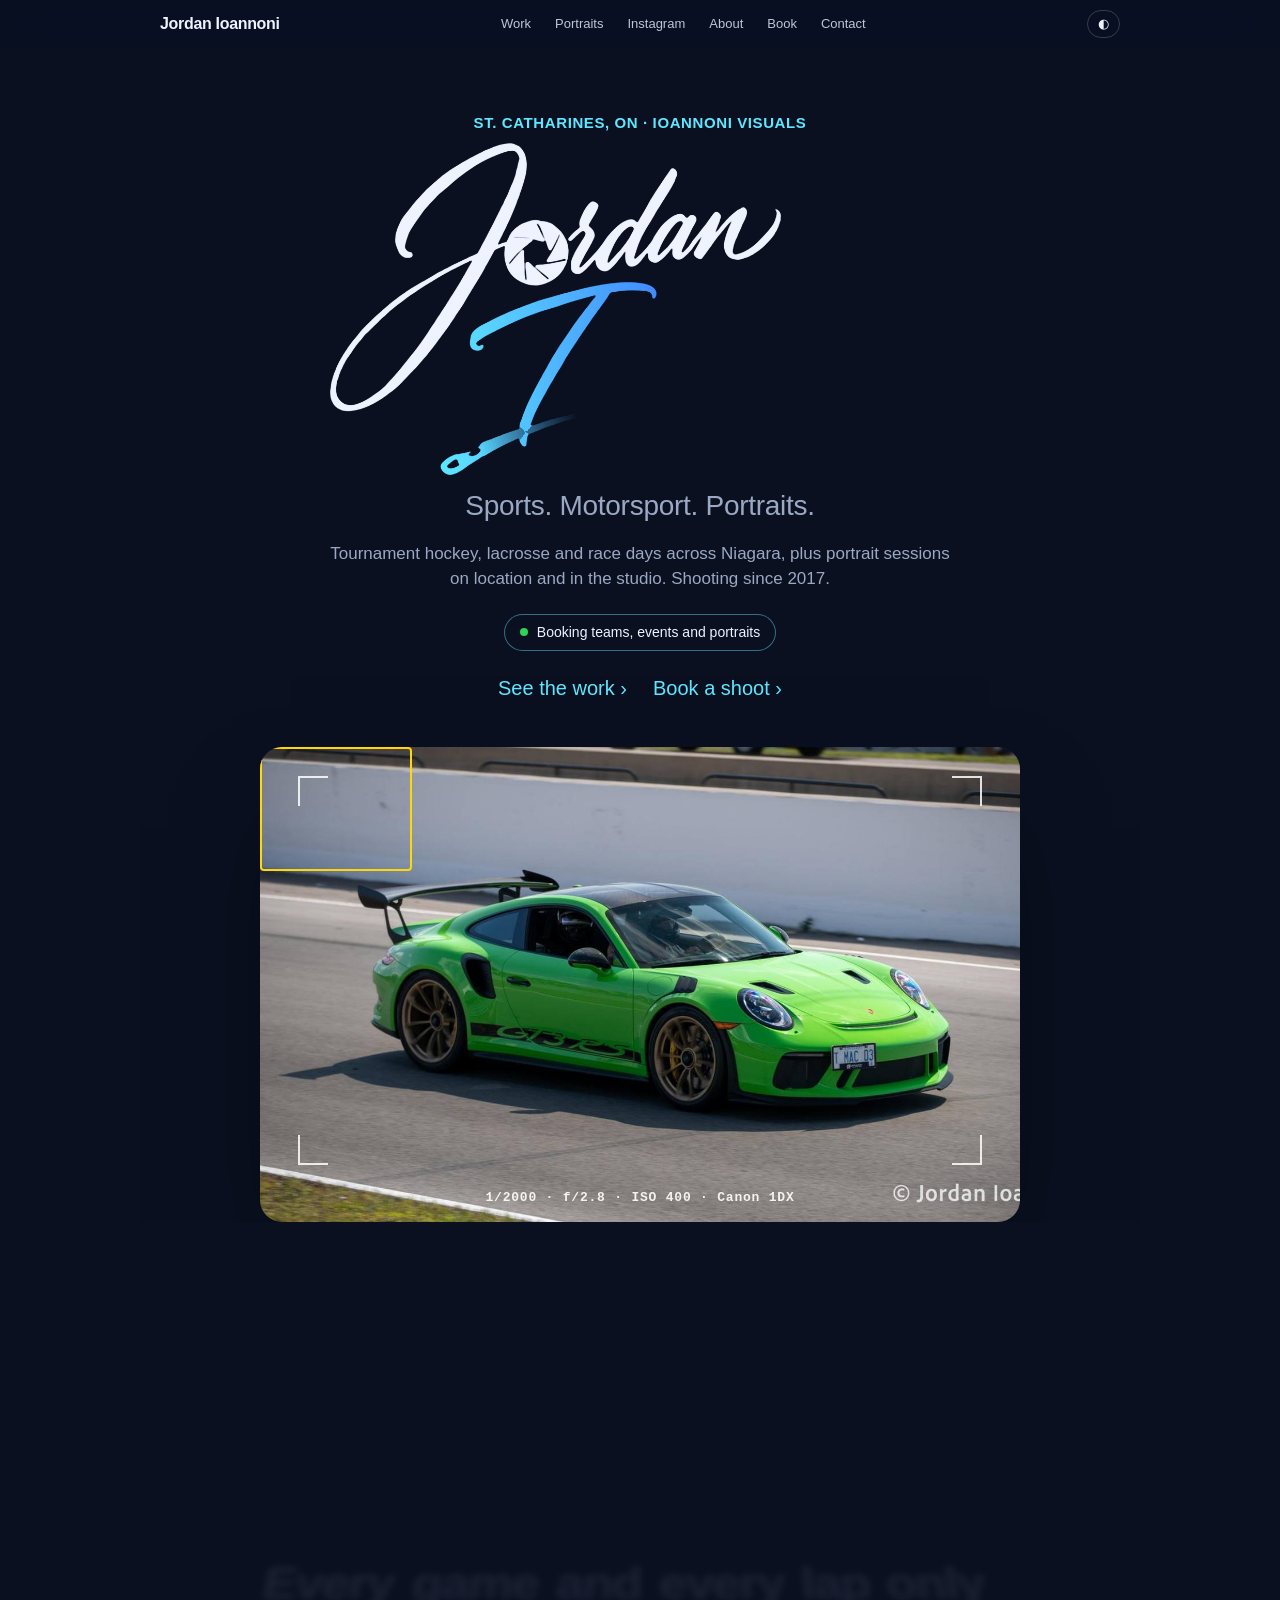
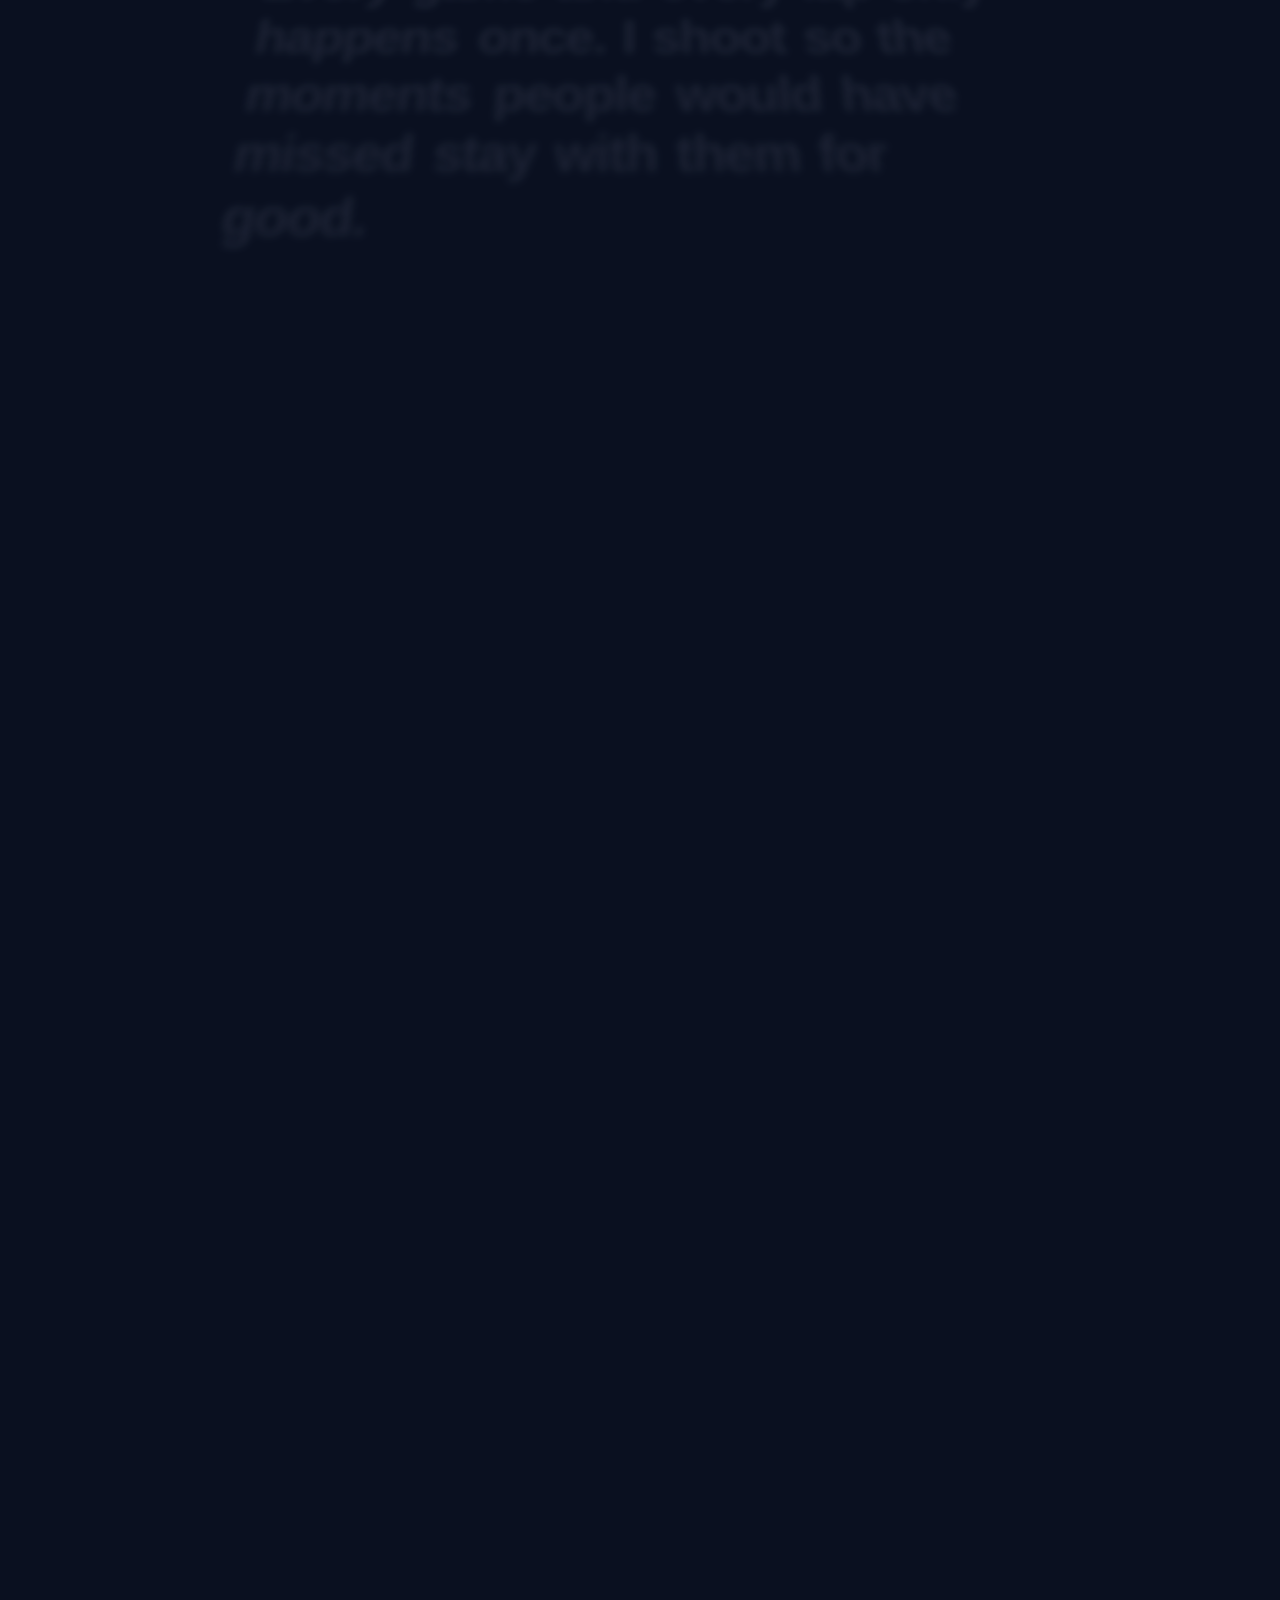
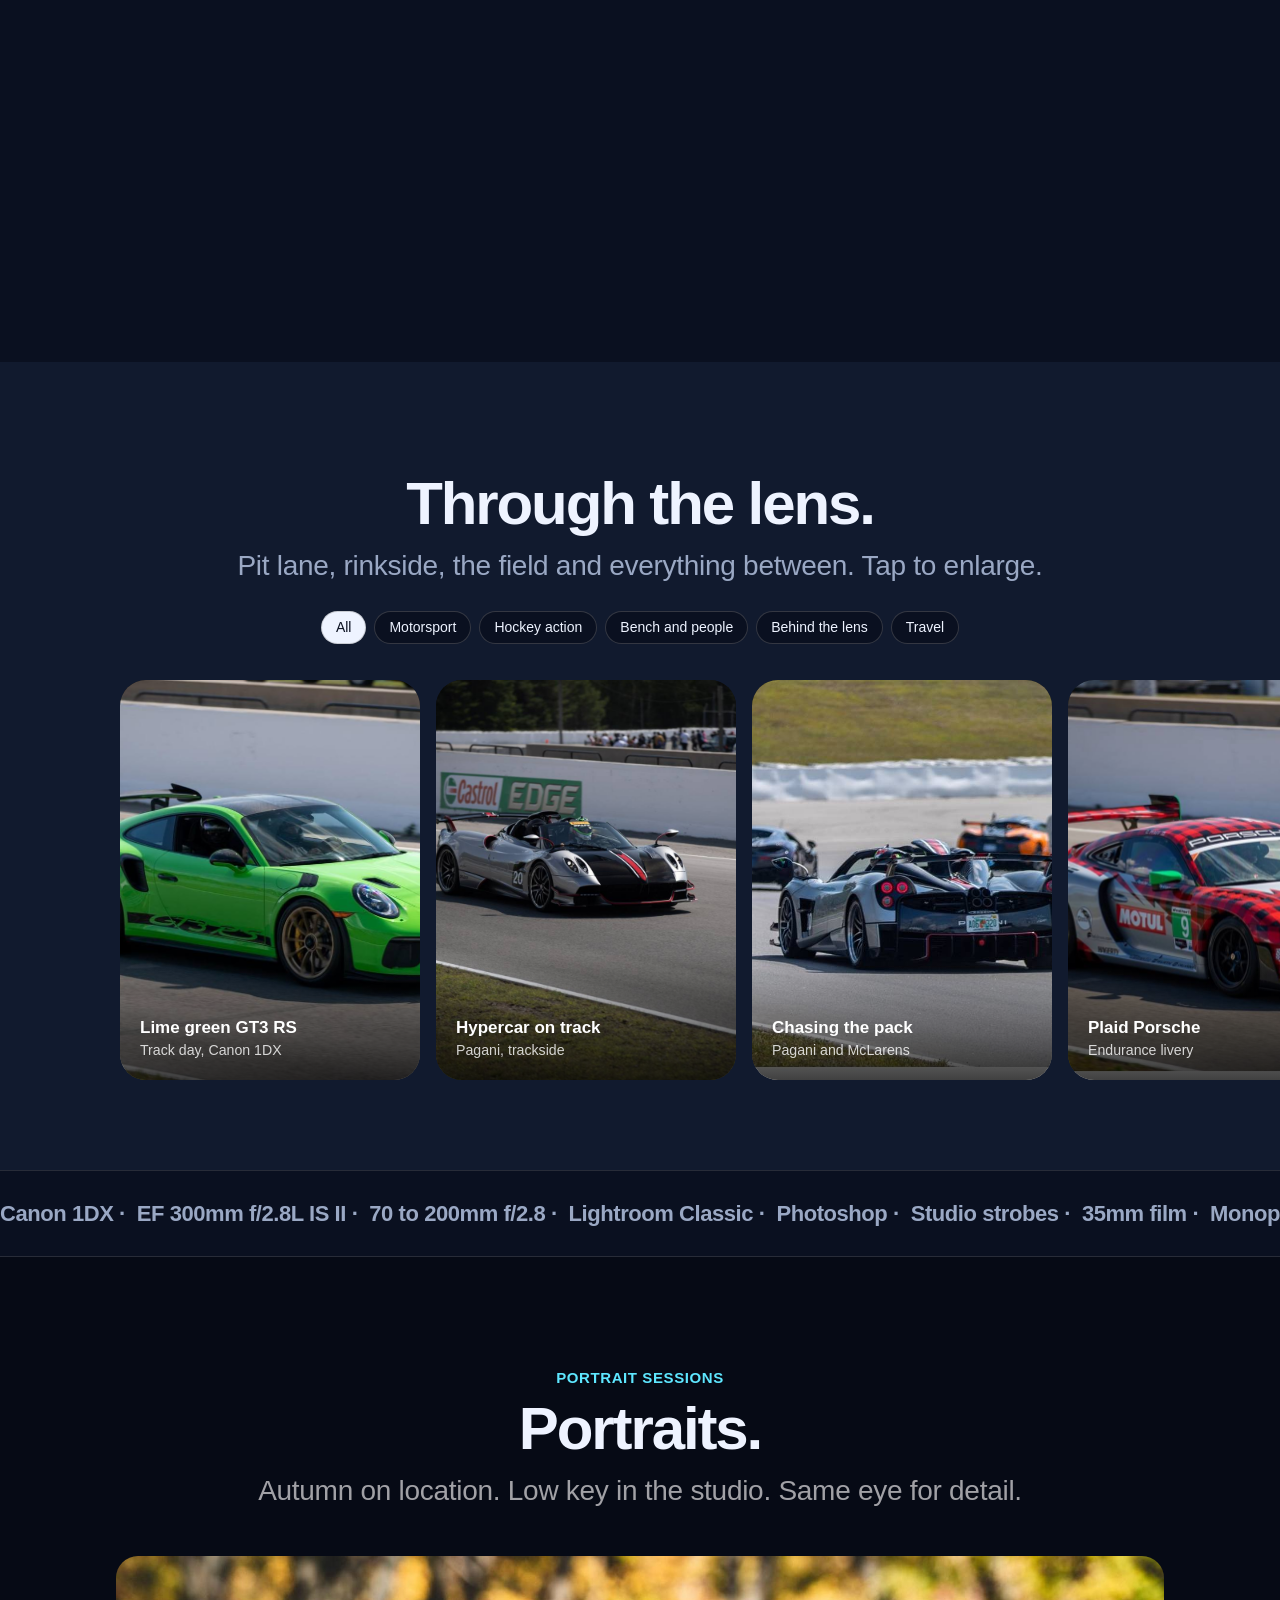
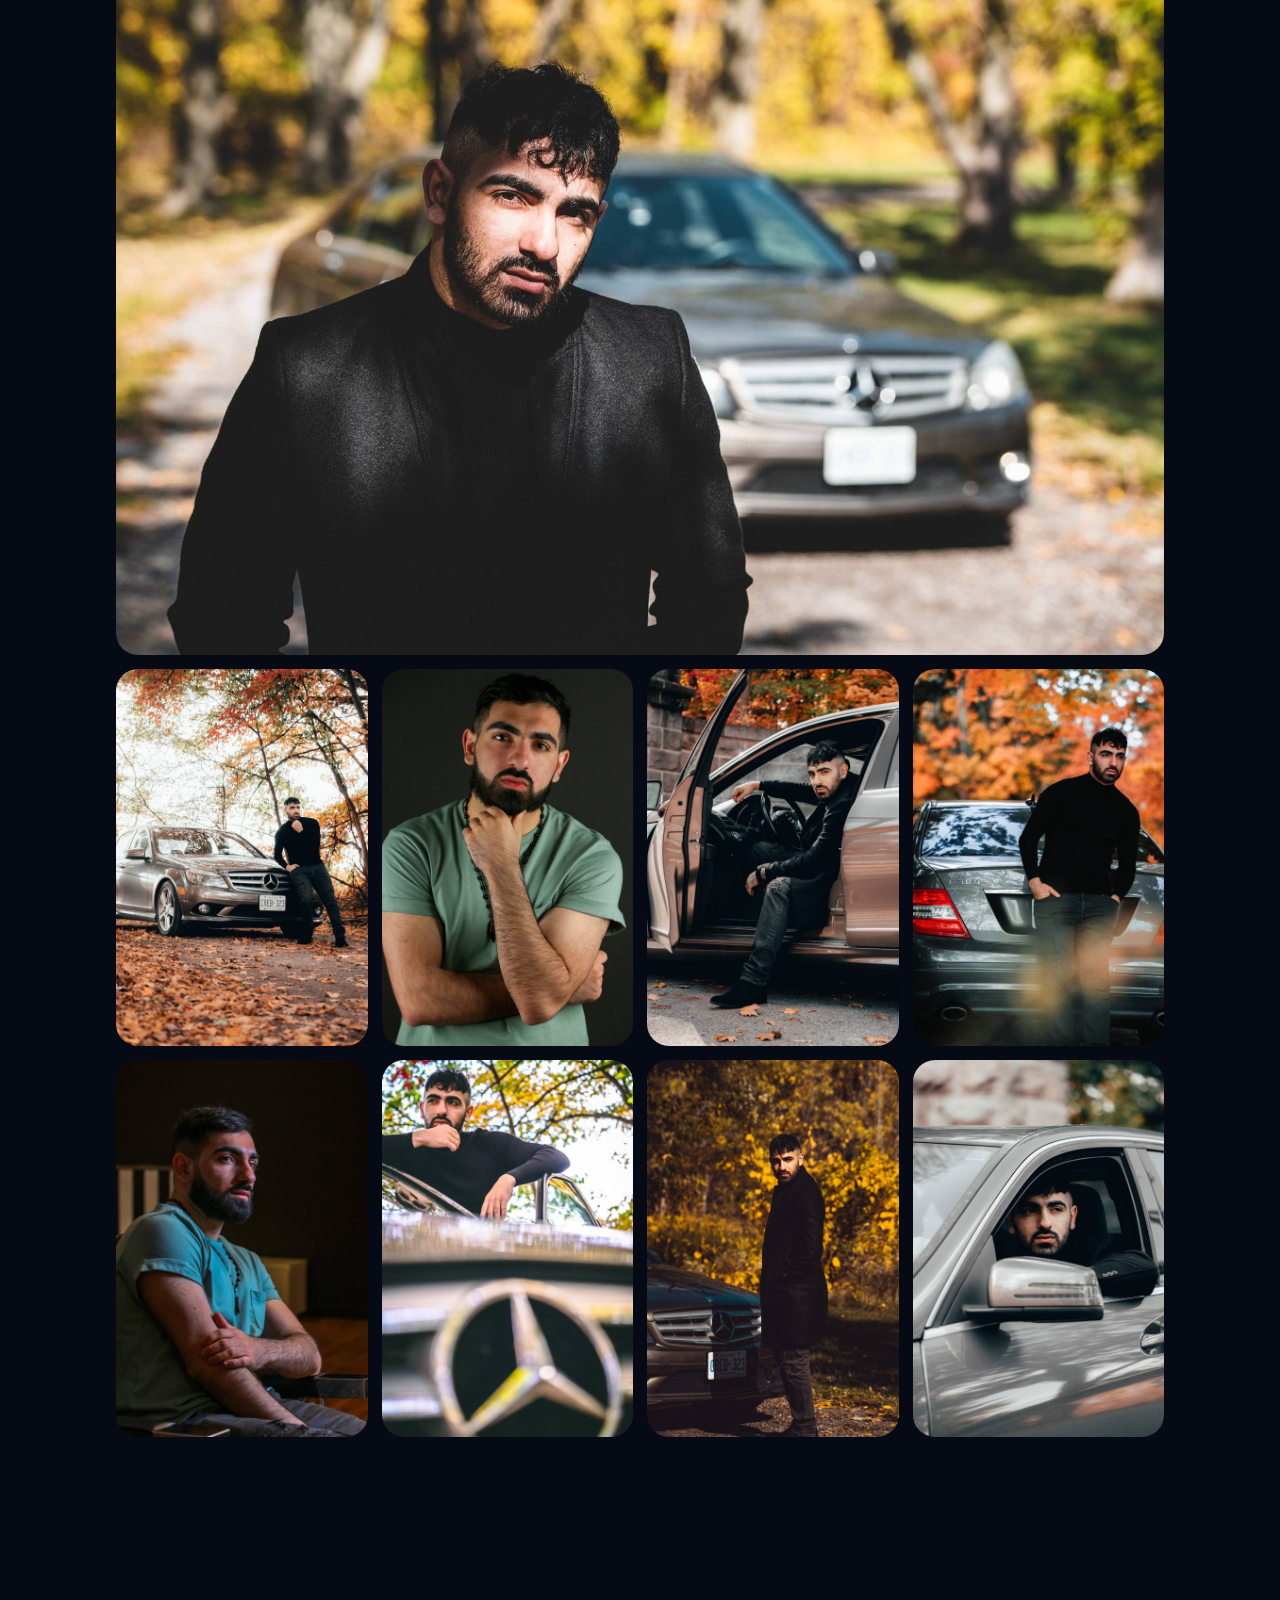
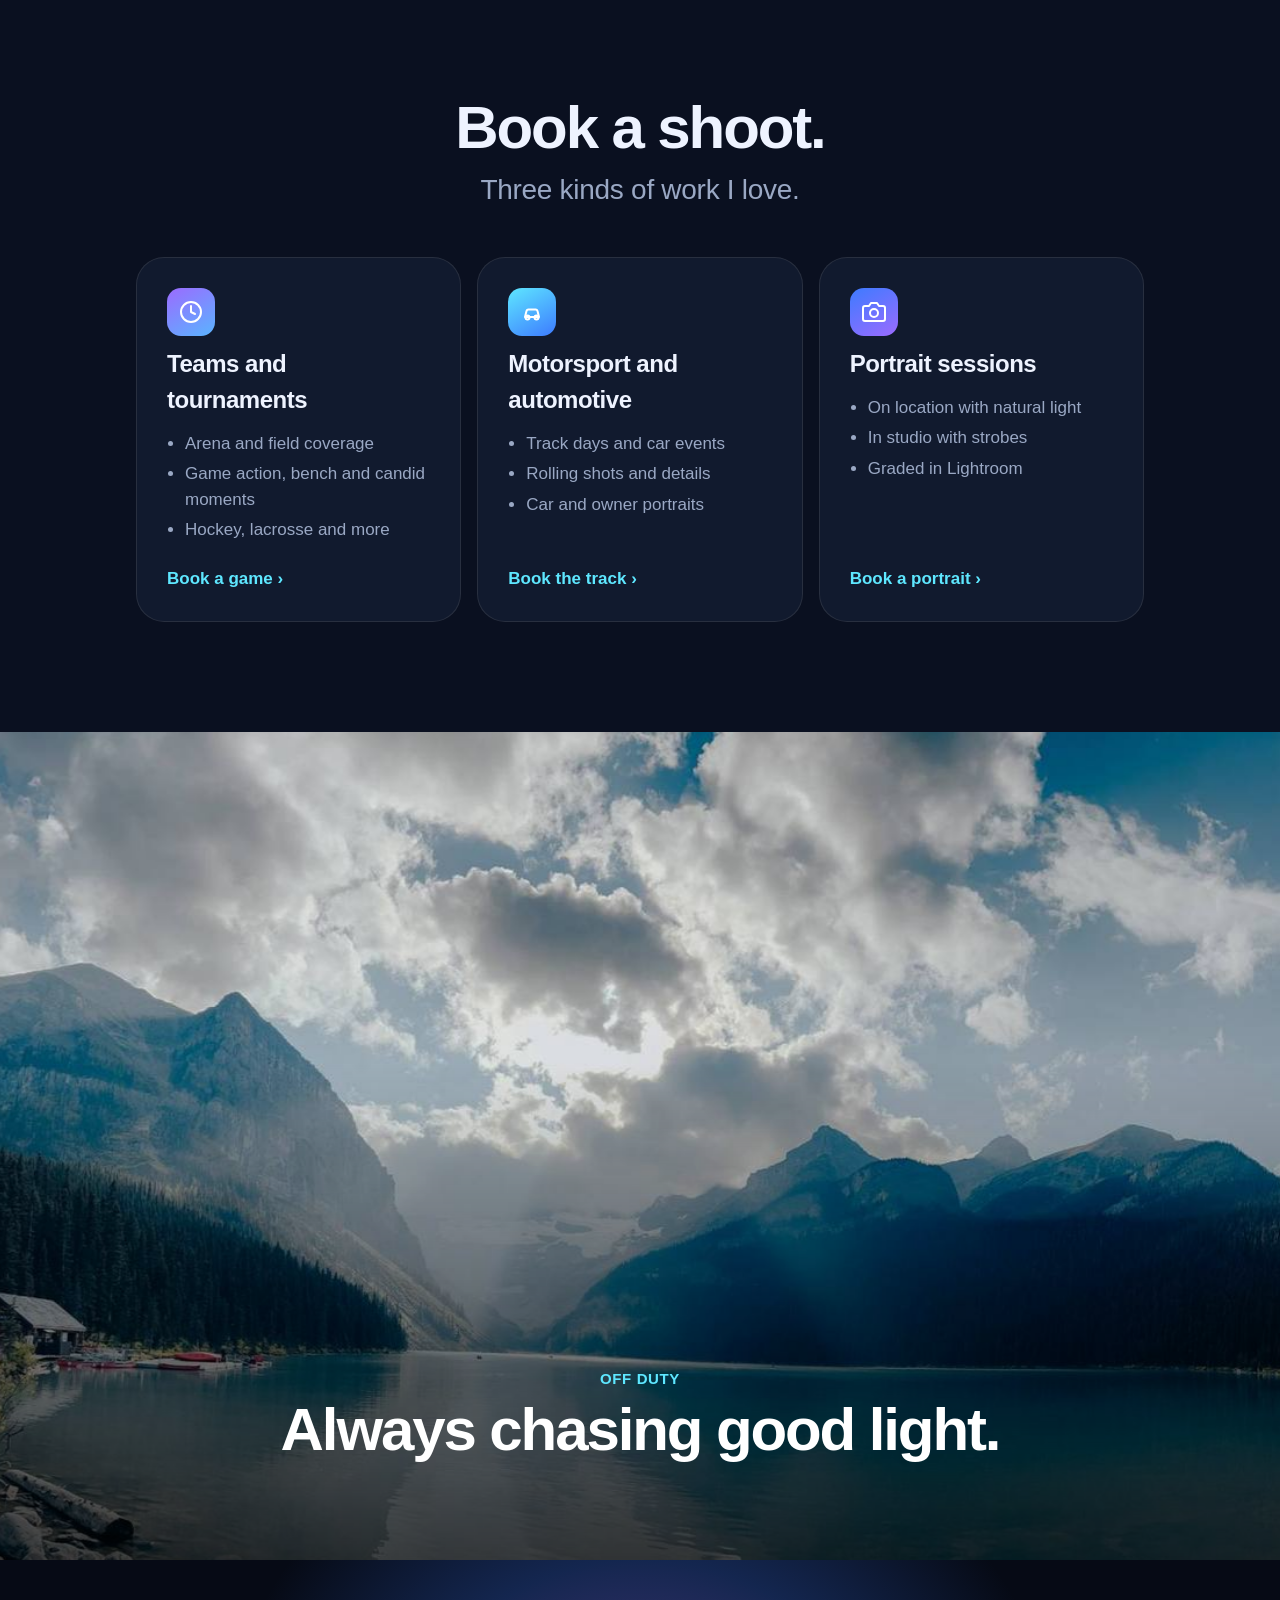
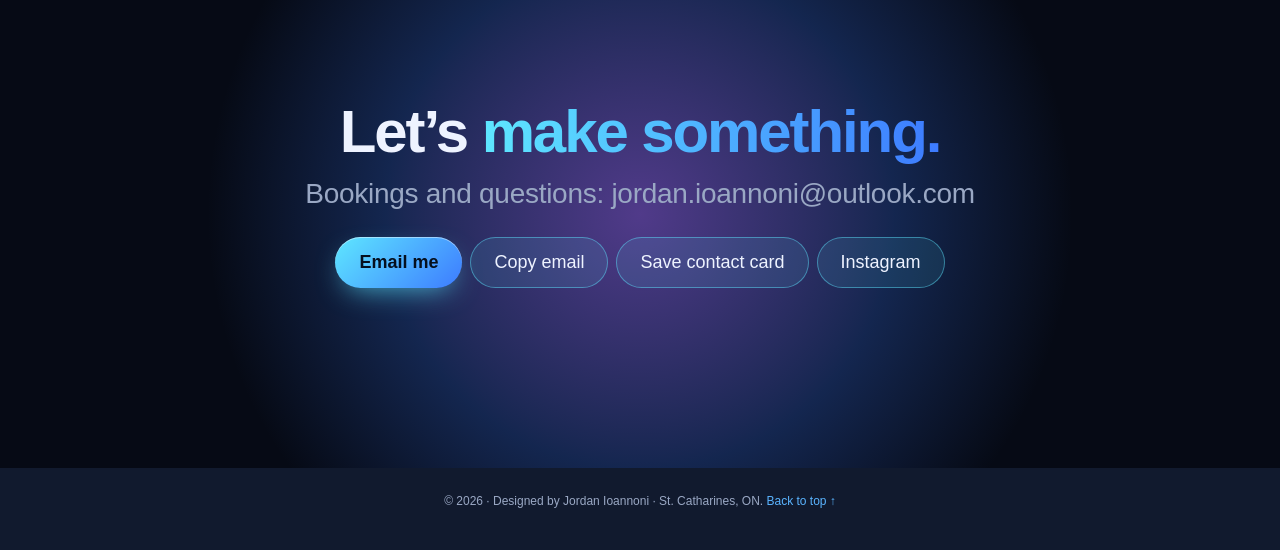
==== commit c1f5b266: "Brighter cyan buttons and links across all three pages Co-Authored-By: Claude Opus 5.5 <noreply@anth" ====
--- a/index.html
+++ b/index.html
@@ -195,6 +195,14 @@
 .rv{opacity:0;transform:translateY(60px) scale(.97);transition:opacity 1s cubic-bezier(.16,1,.3,1) var(--d,0s),transform 1.1s cubic-bezier(.16,1,.3,1) var(--d,0s)}
 .rv.in{opacity:1;transform:none}
 @media (prefers-reduced-motion:reduce){*{animation:none!important;transition:none!important}.rv{opacity:1;transform:none}}
+/* brighter buttons */
+.btn:not(.o){background:linear-gradient(135deg,var(--g1),var(--g2));color:#05101f;font-weight:600;box-shadow:0 10px 28px -10px color-mix(in srgb,var(--g1) 75%,transparent),inset 0 1px 0 rgba(255,255,255,.45);transition:transform .3s,box-shadow .3s}
+.btn:not(.o):hover{box-shadow:0 14px 36px -10px color-mix(in srgb,var(--g1) 95%,transparent),inset 0 1px 0 rgba(255,255,255,.45)}
+.btn.o{background:color-mix(in srgb,var(--g1) 10%,transparent);color:var(--ink);box-shadow:inset 0 0 0 1px color-mix(in srgb,var(--g1) 45%,transparent)}
+.btn.o:hover{background:color-mix(in srgb,var(--g1) 18%,transparent)}
+.svc a,.links a{color:var(--g1)}
+.avail{border-color:color-mix(in srgb,var(--g1) 45%,transparent)}
+:root[data-theme="light"] .svc a,:root[data-theme="light"] .links a{color:var(--link)}
 </style>
 </head>
 <body>
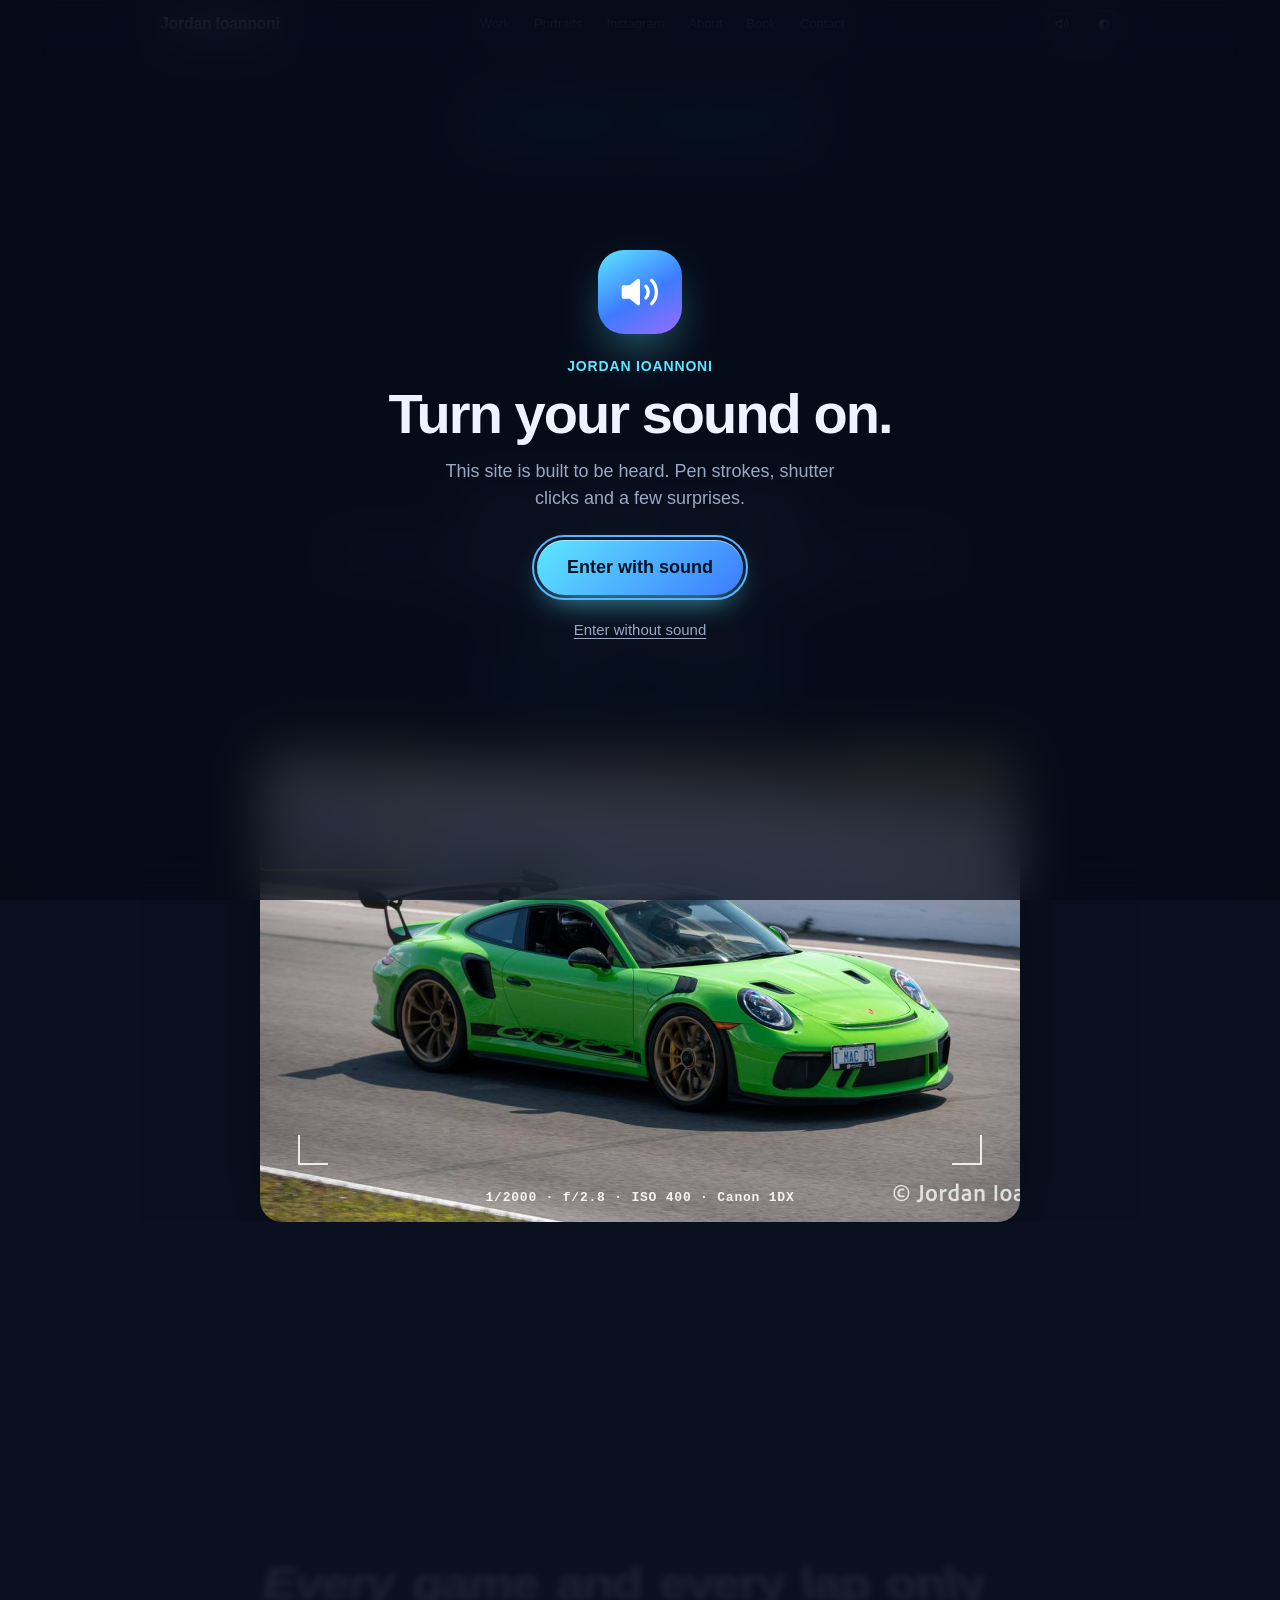
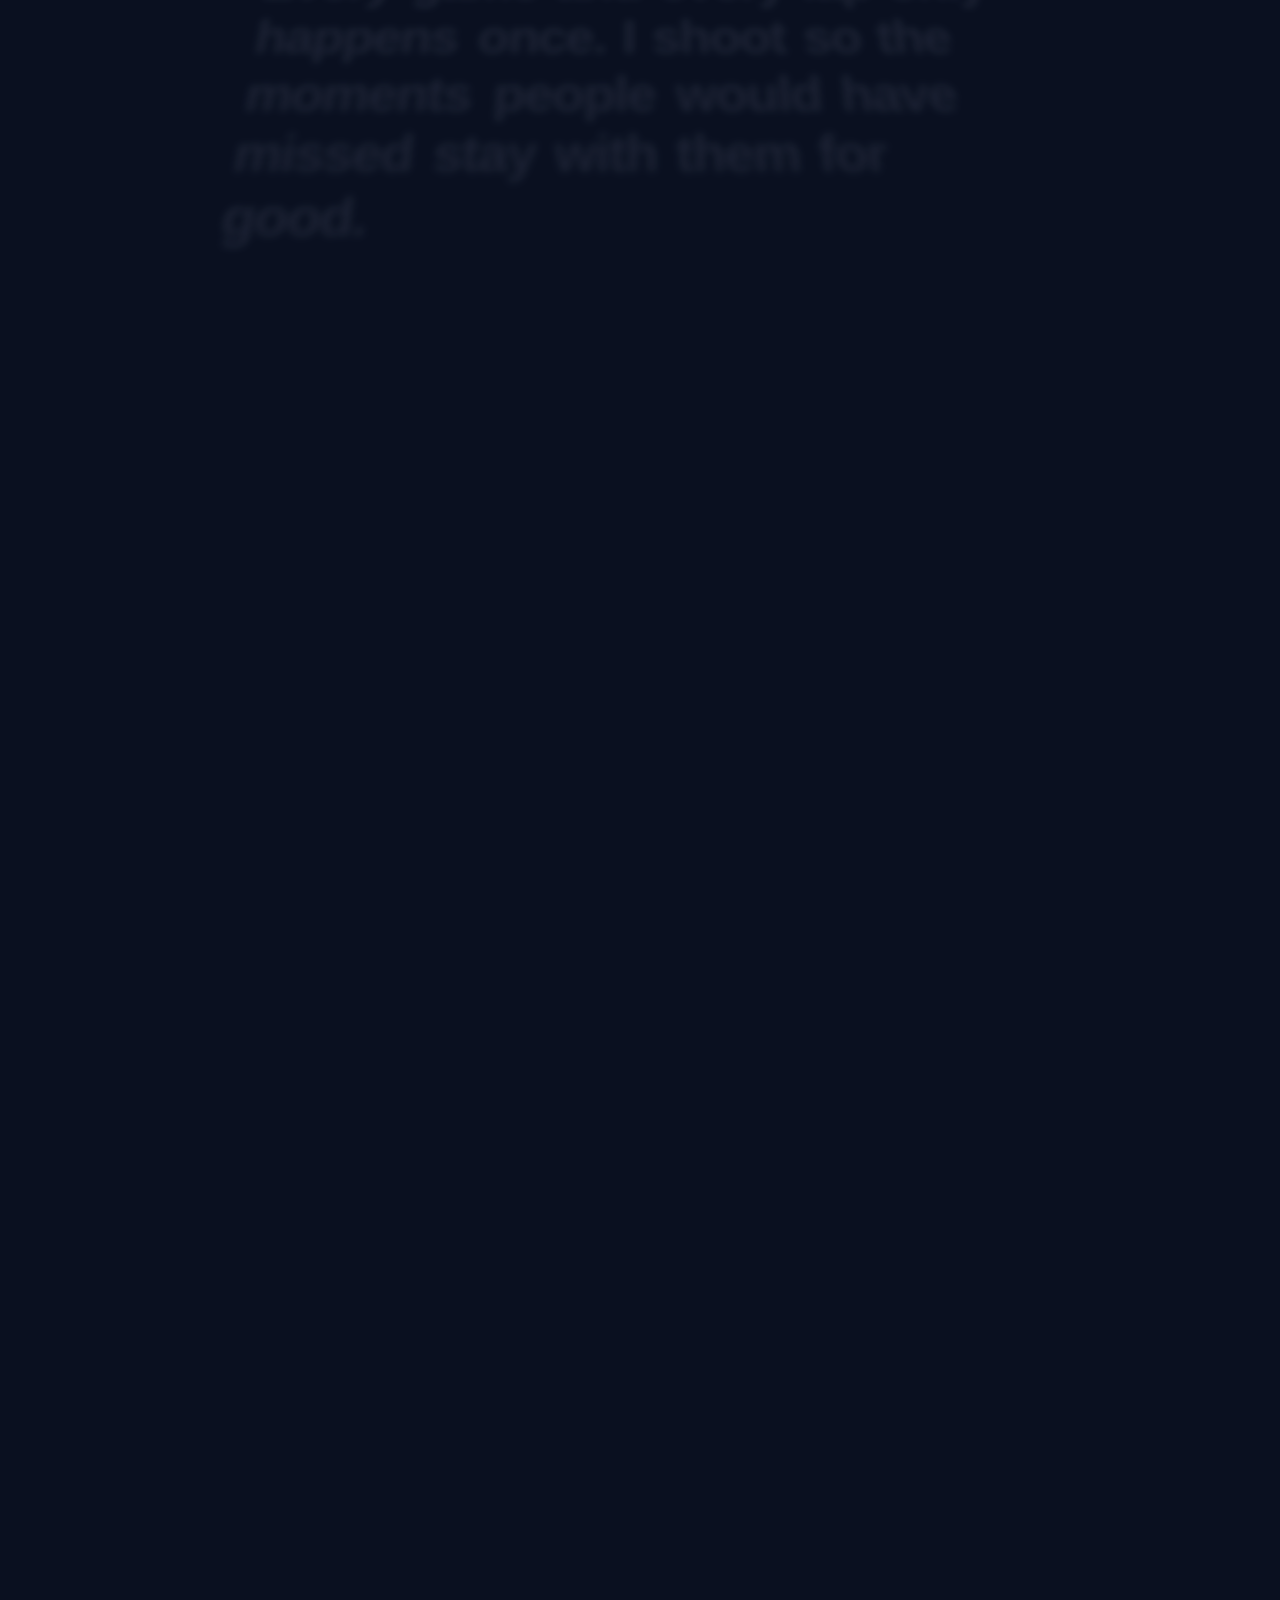
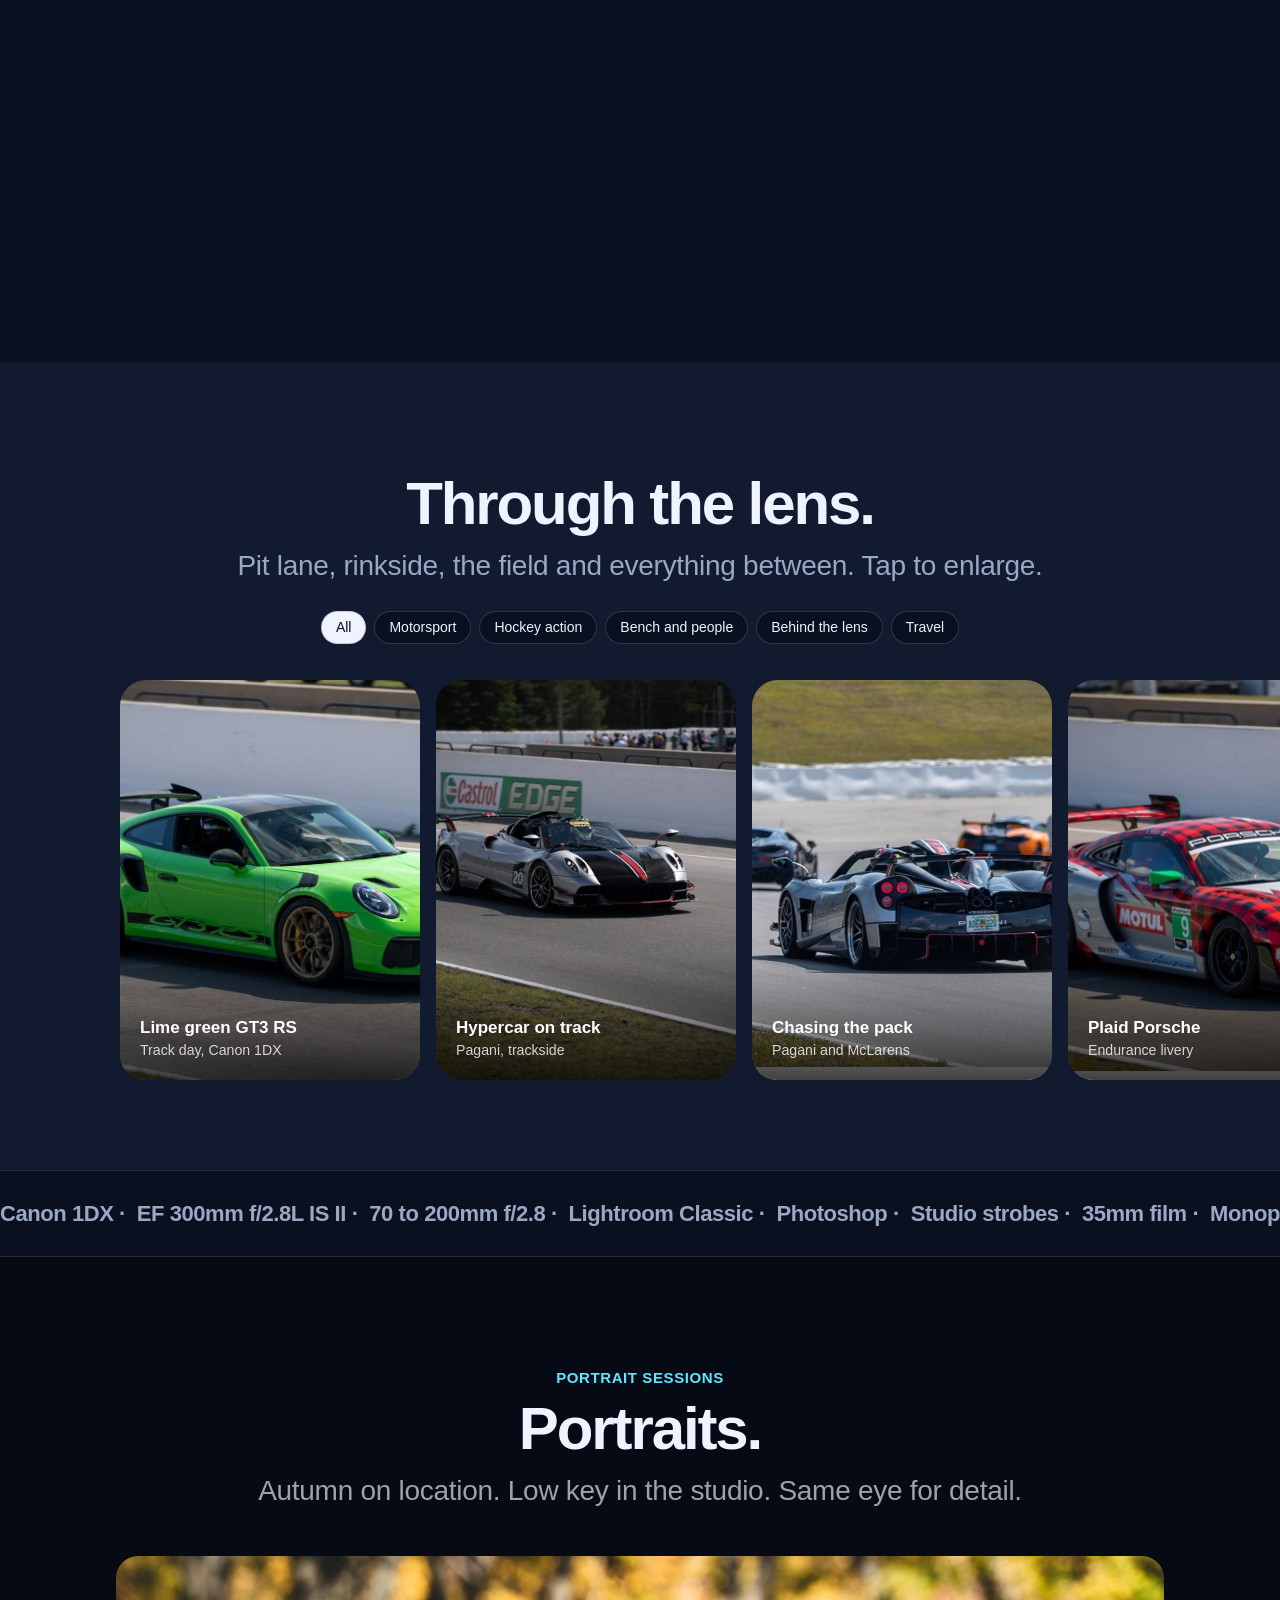
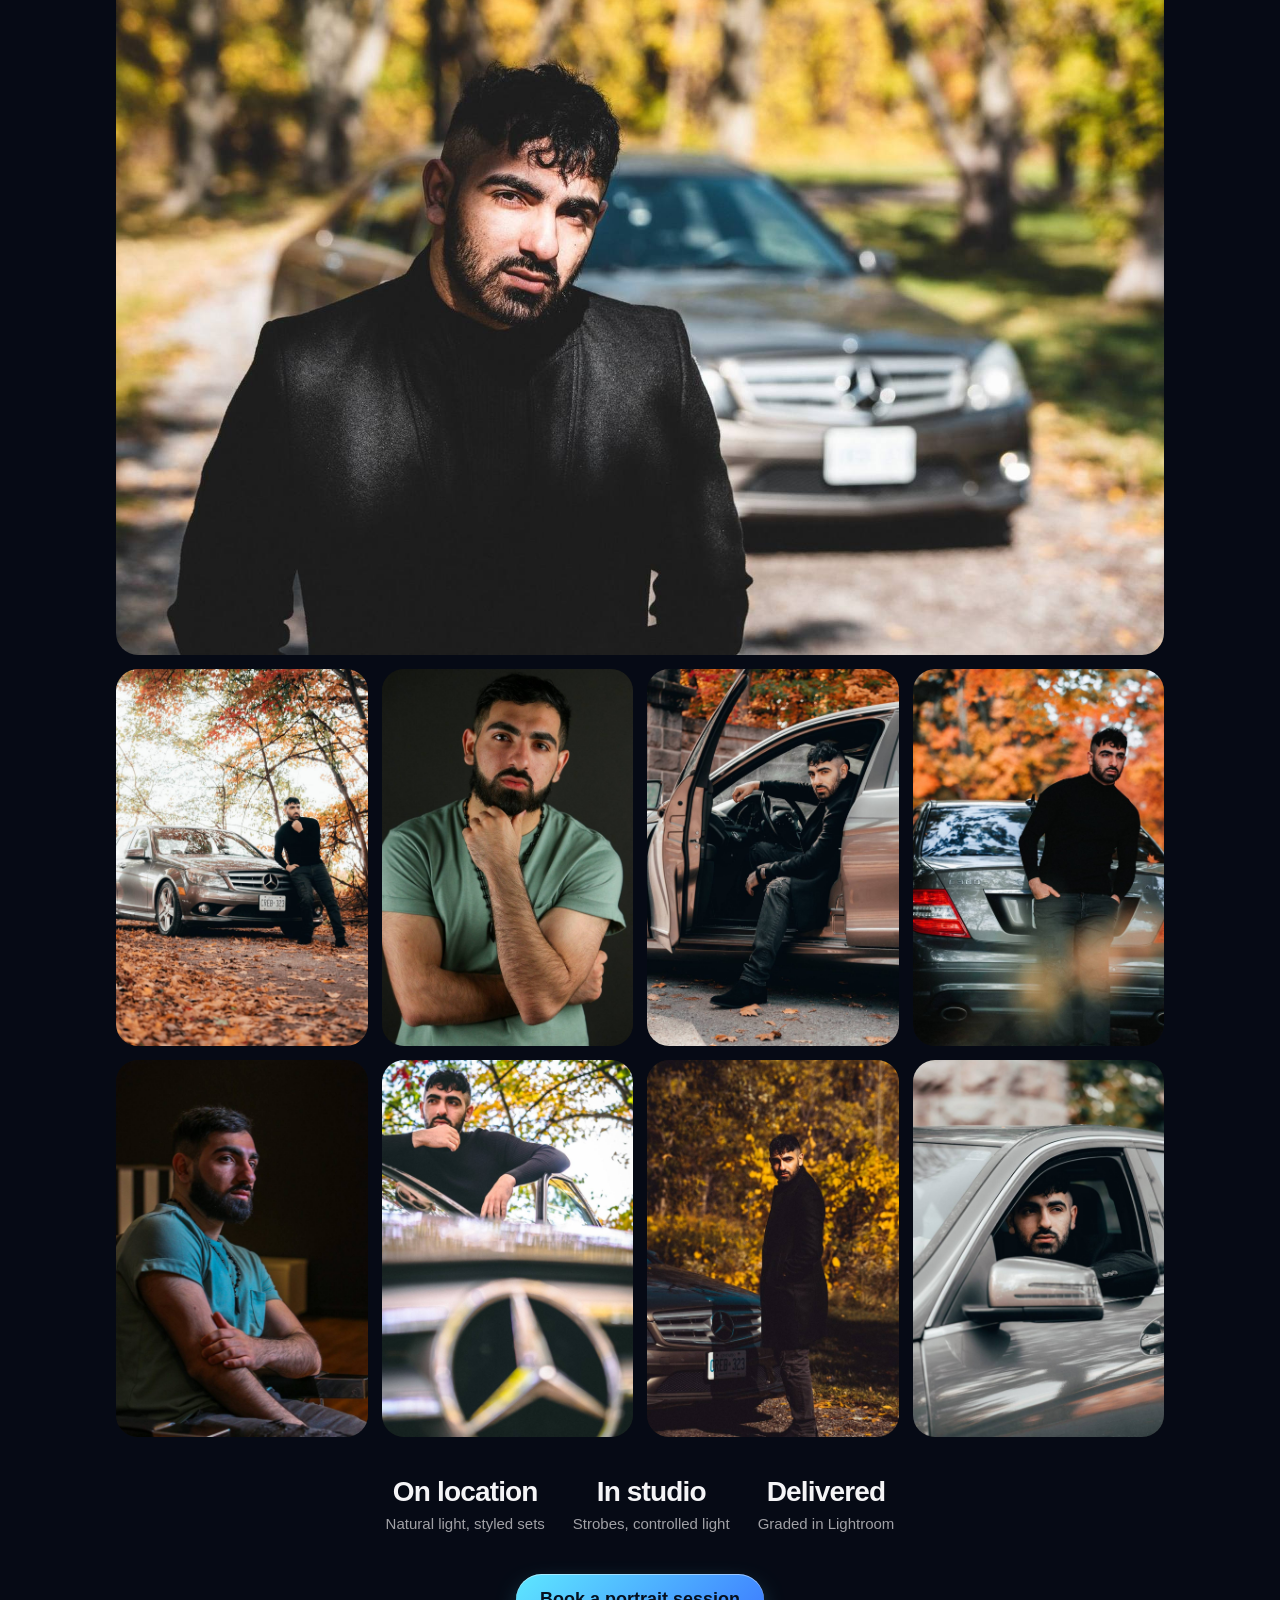
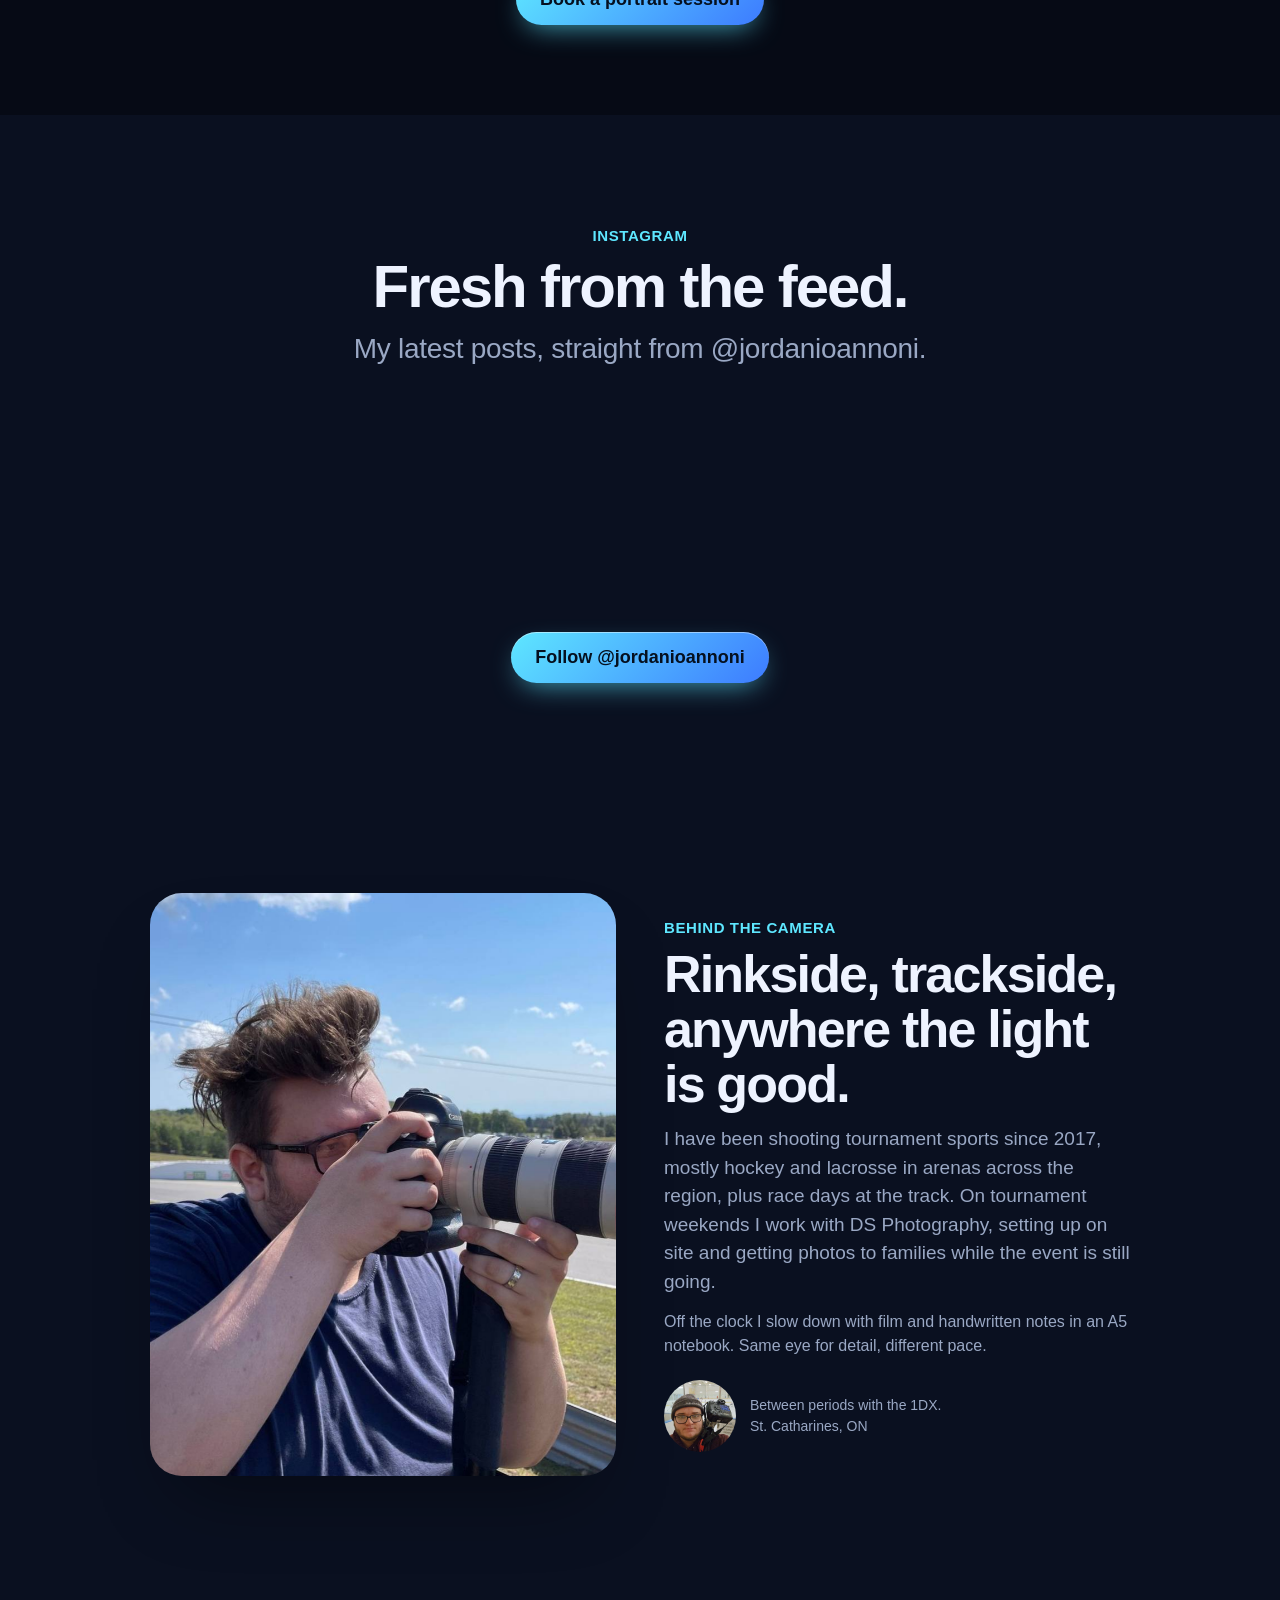
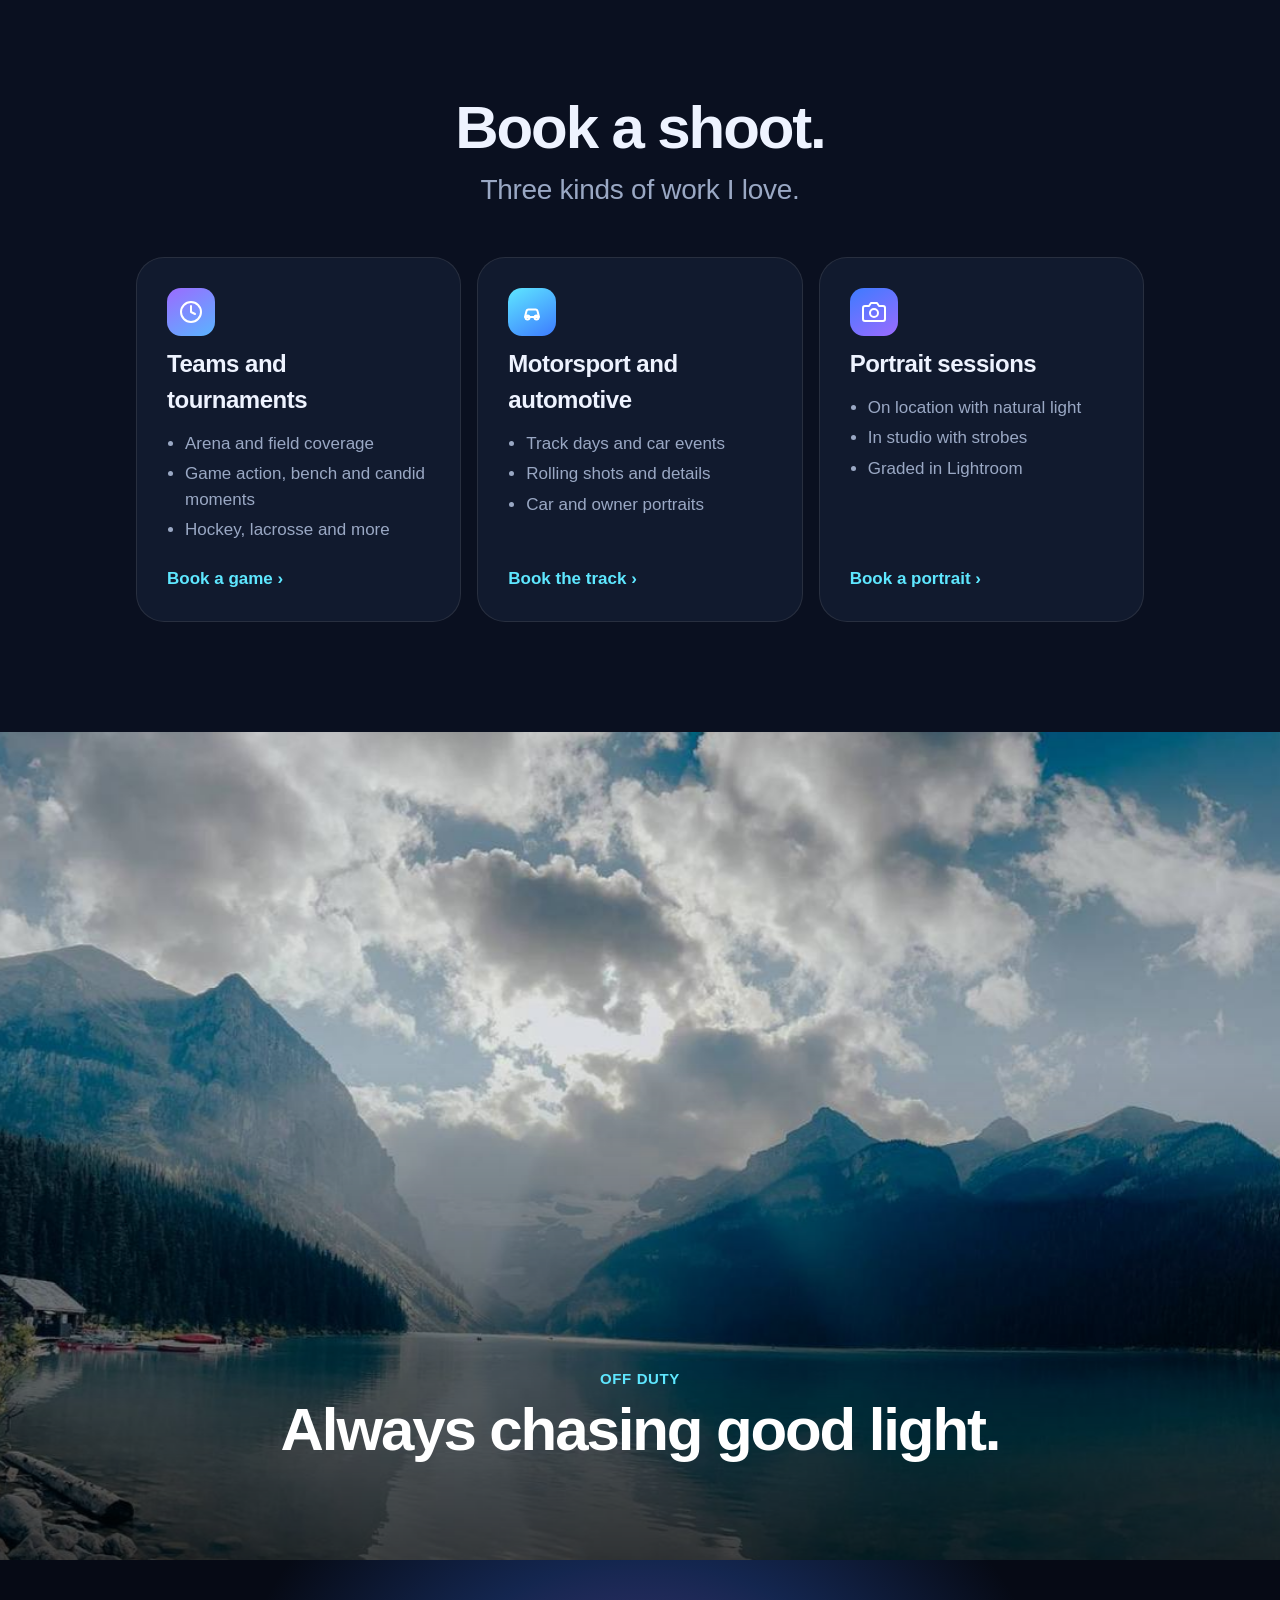
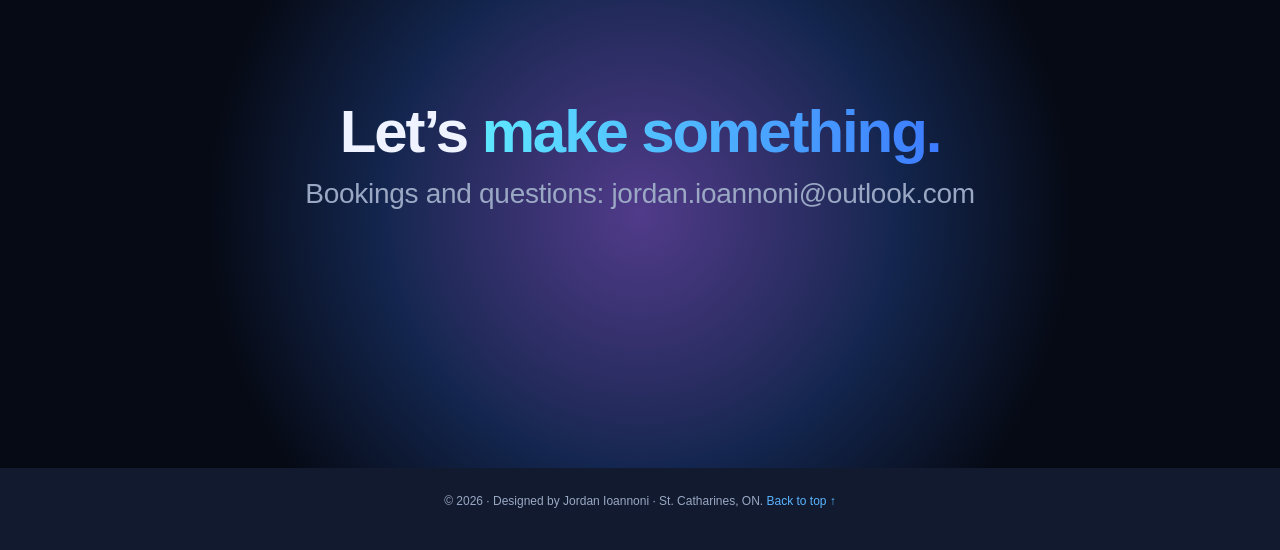
==== commit 84658958: "Sound effects across the site, sound screen, orange in progress dot Co-Authored-By: Claude Opus 5.5 " ====
--- a/index.html
+++ b/index.html
@@ -183,7 +183,7 @@
 .tl div{position:relative;padding-bottom:30px}
 .tl div::before{content:"";position:absolute;left:-37px;top:7px;width:14px;height:14px;border-radius:50%;background:var(--link)}
 .tl div.ip::before{background:#ff9a3c;box-shadow:0 0 0 6px rgba(255,154,60,.25);animation:pl 2s infinite}
-@keyframes pl{50%{box-shadow:0 0 0 12px rgba(255,154,60,0)}}
+@keyframes pl{50%{box-shadow:0 0 0 13px rgba(255,154,60,0);opacity:.35}}
 .tl small{color:var(--mute);text-transform:uppercase;letter-spacing:.05em;font-size:12px}.tl h3{margin:0;font-size:22px}.tl p{margin:2px 0 0;color:var(--mute)}
 .cta{padding:140px 20px;text-align:center;overflow:hidden}
 .cta::before{content:"";position:absolute;left:50%;top:50%;width:900px;height:900px;margin:-450px;background:radial-gradient(circle,color-mix(in srgb,var(--g3) 50%,transparent),color-mix(in srgb,var(--g2) 25%,transparent) 40%,transparent 68%);animation:pulse 6s ease-in-out infinite}
@@ -206,10 +206,11 @@
 </style>
 </head>
 <body>
+<script src="sfx.js"></script>
 <a class="skip" href="#work">Skip to content</a>
 <div id="sp"></div>
 <div id="lb" hidden><button id="lx" aria-label="Close">✕</button><button id="lp" aria-label="Previous">‹</button><img id="li" alt=""><button id="ln" aria-label="Next">›</button><div id="lc"></div></div>
-<nav id="nav"><a class="brand" href="#top" aria-label="Jordan Ioannoni, back to top">Jordan Ioannoni</a><div class="l" id="nl"><a href="#work">Work</a><a href="#portraits">Portraits</a><a href="#instagram">Instagram</a><a href="#about">About</a><a href="#services">Book</a><a href="#contact">Contact</a></div><span class="r"><button id="mb" aria-label="Open menu" aria-expanded="false" aria-controls="nl"><svg viewBox="0 0 24 24" width="16" height="16" fill="none" stroke="currentColor" stroke-width="2" stroke-linecap="round" aria-hidden="true"><path d="M4 7h16M4 12h16M4 17h16"/></svg></button><button id="th" aria-label="Toggle theme">◐</button></span></nav>
+<nav id="nav"><a class="brand" href="#top" aria-label="Jordan Ioannoni, back to top">Jordan Ioannoni</a><div class="l" id="nl"><a href="#work">Work</a><a href="#portraits">Portraits</a><a href="#instagram">Instagram</a><a href="#about">About</a><a href="#services">Book</a><a href="#contact">Contact</a></div><span class="r"><button id="mb" aria-label="Open menu" aria-expanded="false" aria-controls="nl"><svg viewBox="0 0 24 24" width="16" height="16" fill="none" stroke="currentColor" stroke-width="2" stroke-linecap="round" aria-hidden="true"><path d="M4 7h16M4 12h16M4 17h16"/></svg></button><button id="snd" aria-label="Sound effects" aria-pressed="true" title="Sound effects"><svg viewBox="0 0 24 24" fill="none" stroke="currentColor" stroke-width="2" stroke-linecap="round" stroke-linejoin="round" aria-hidden="true"><path d="M11 5 6 9H2v6h4l5 4z"/><path class="wv" d="M15.5 8.5a5 5 0 0 1 0 7M19 5a10 10 0 0 1 0 14"/><path class="x" d="m23 9-6 6M17 9l6 6"/></svg></button><button id="th" aria-label="Toggle theme">◐</button></span></nav>
 
 <section class="hero c" id="top">
   <div id="ht">
@@ -385,7 +386,8 @@
     if (matchMedia("(prefers-reduced-motion: reduce)").matches) { reveal(1 + F); return; }
     const D = 6000, ease = u => .5 - Math.cos(Math.PI * u) / 2; let t0 = 0;
     const frame = now => { if (!t0) t0 = now; const u = Math.min(1, (now - t0) / D); reveal(ease(u) * (1 + F)); if (u < 1) requestAnimationFrame(frame); };
-    setTimeout(() => requestAnimationFrame(frame), 600);
+    const go = () => setTimeout(() => { if (window.SFX) SFX.pen(D); requestAnimationFrame(frame); }, 600);
+    if (window.SFX) SFX.ready(go); else go();
   };
 })();
 </script>
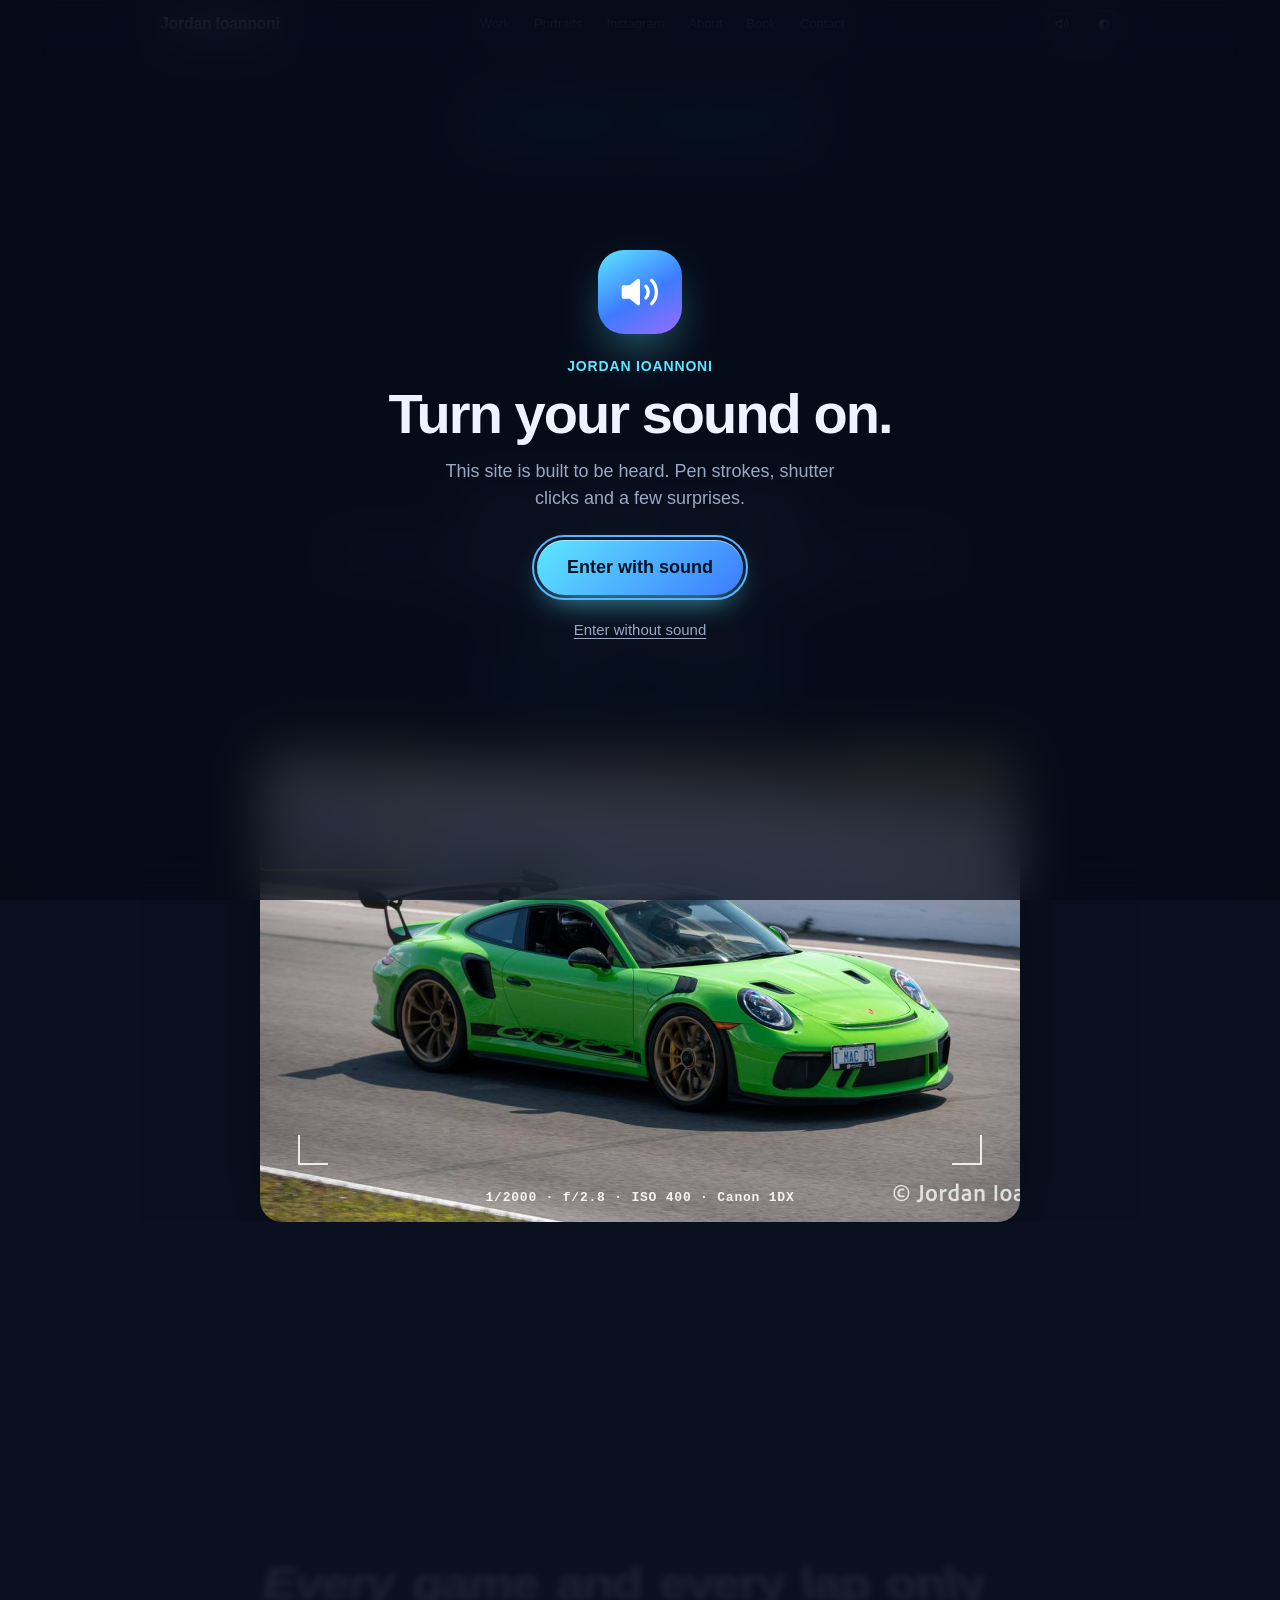
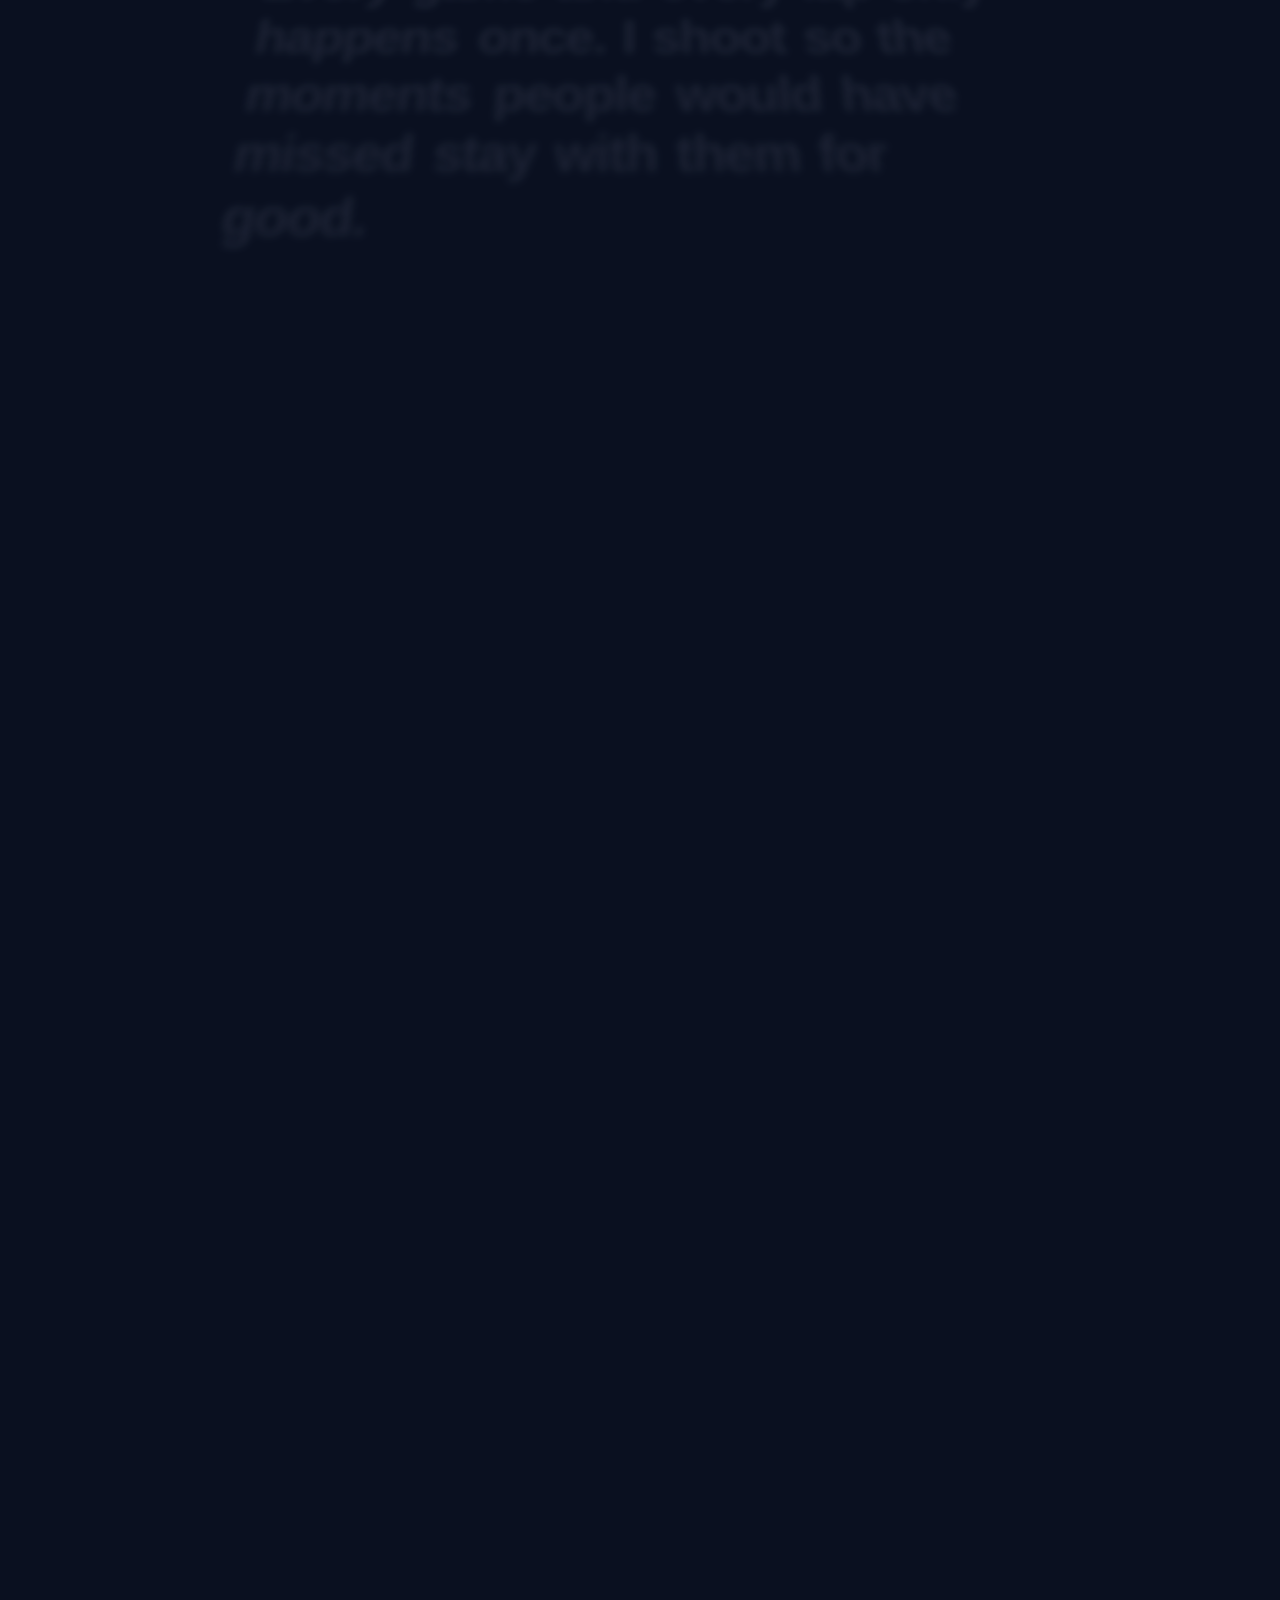
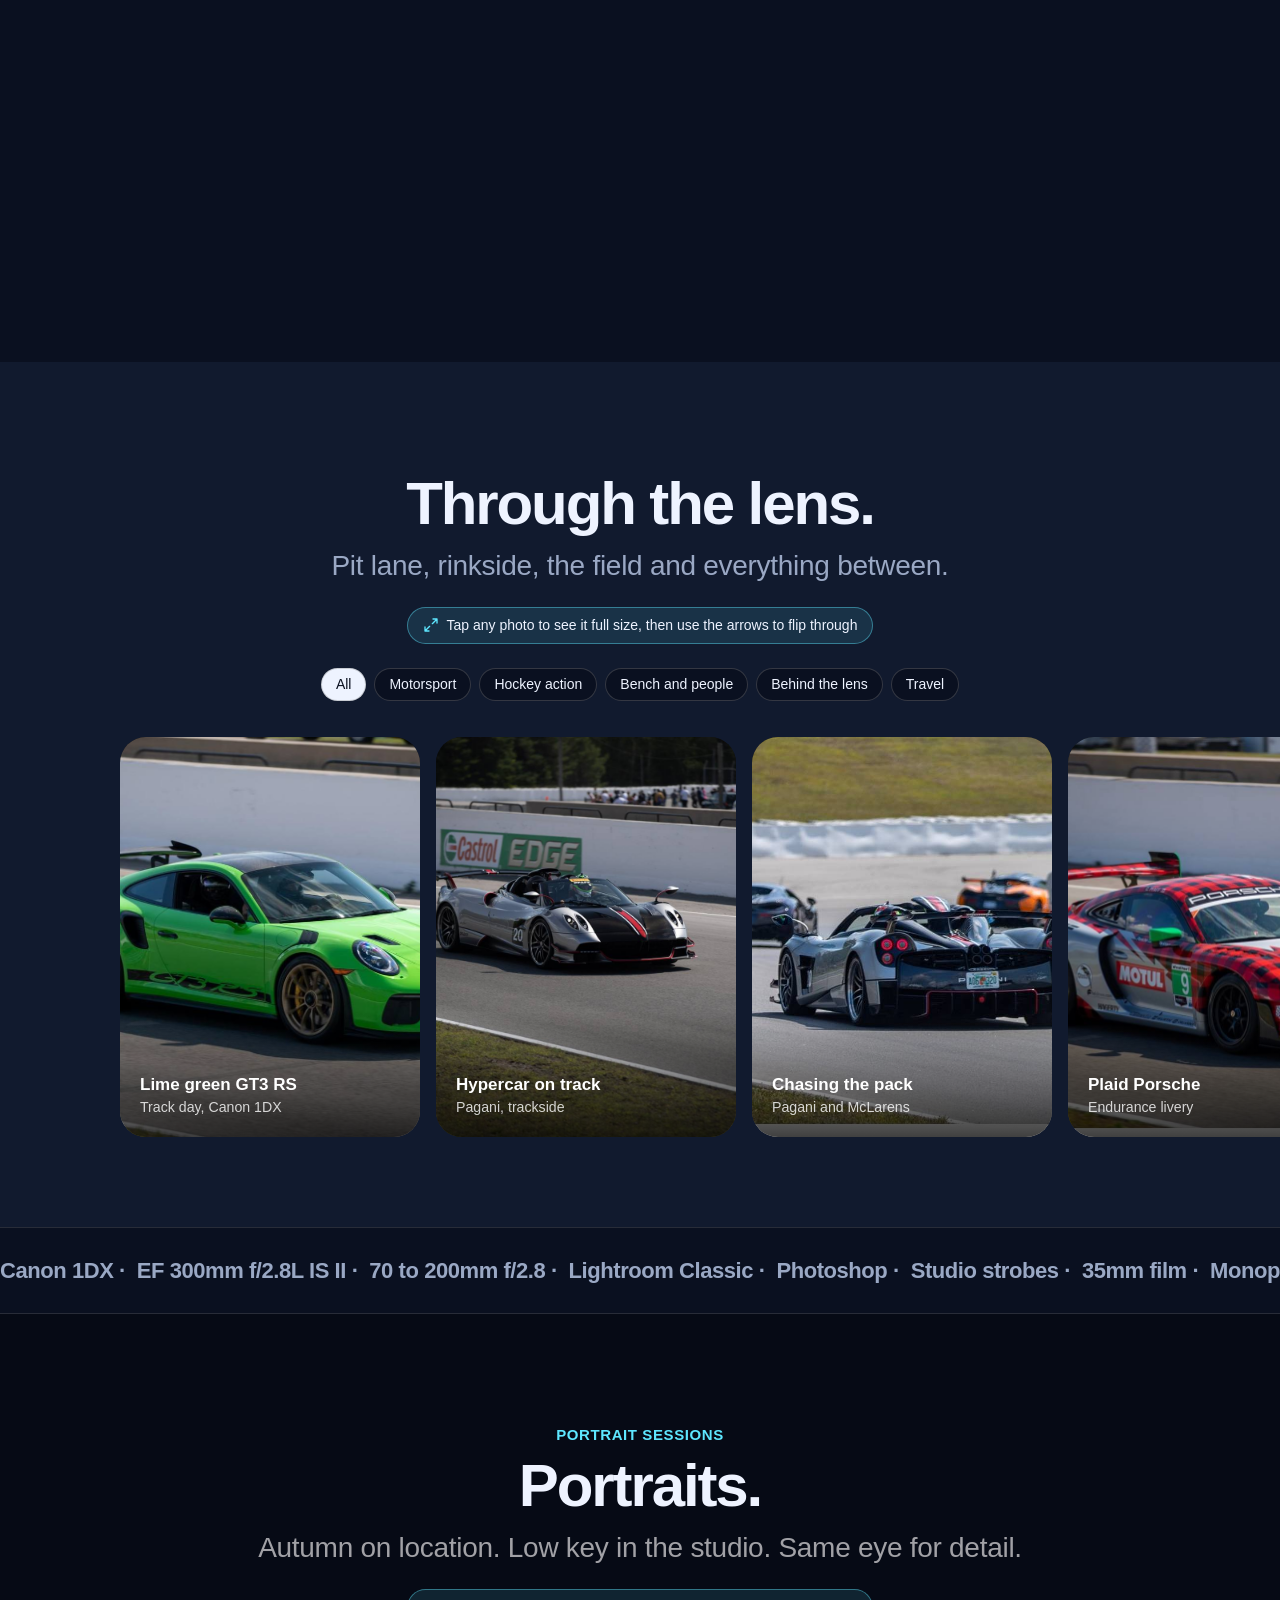
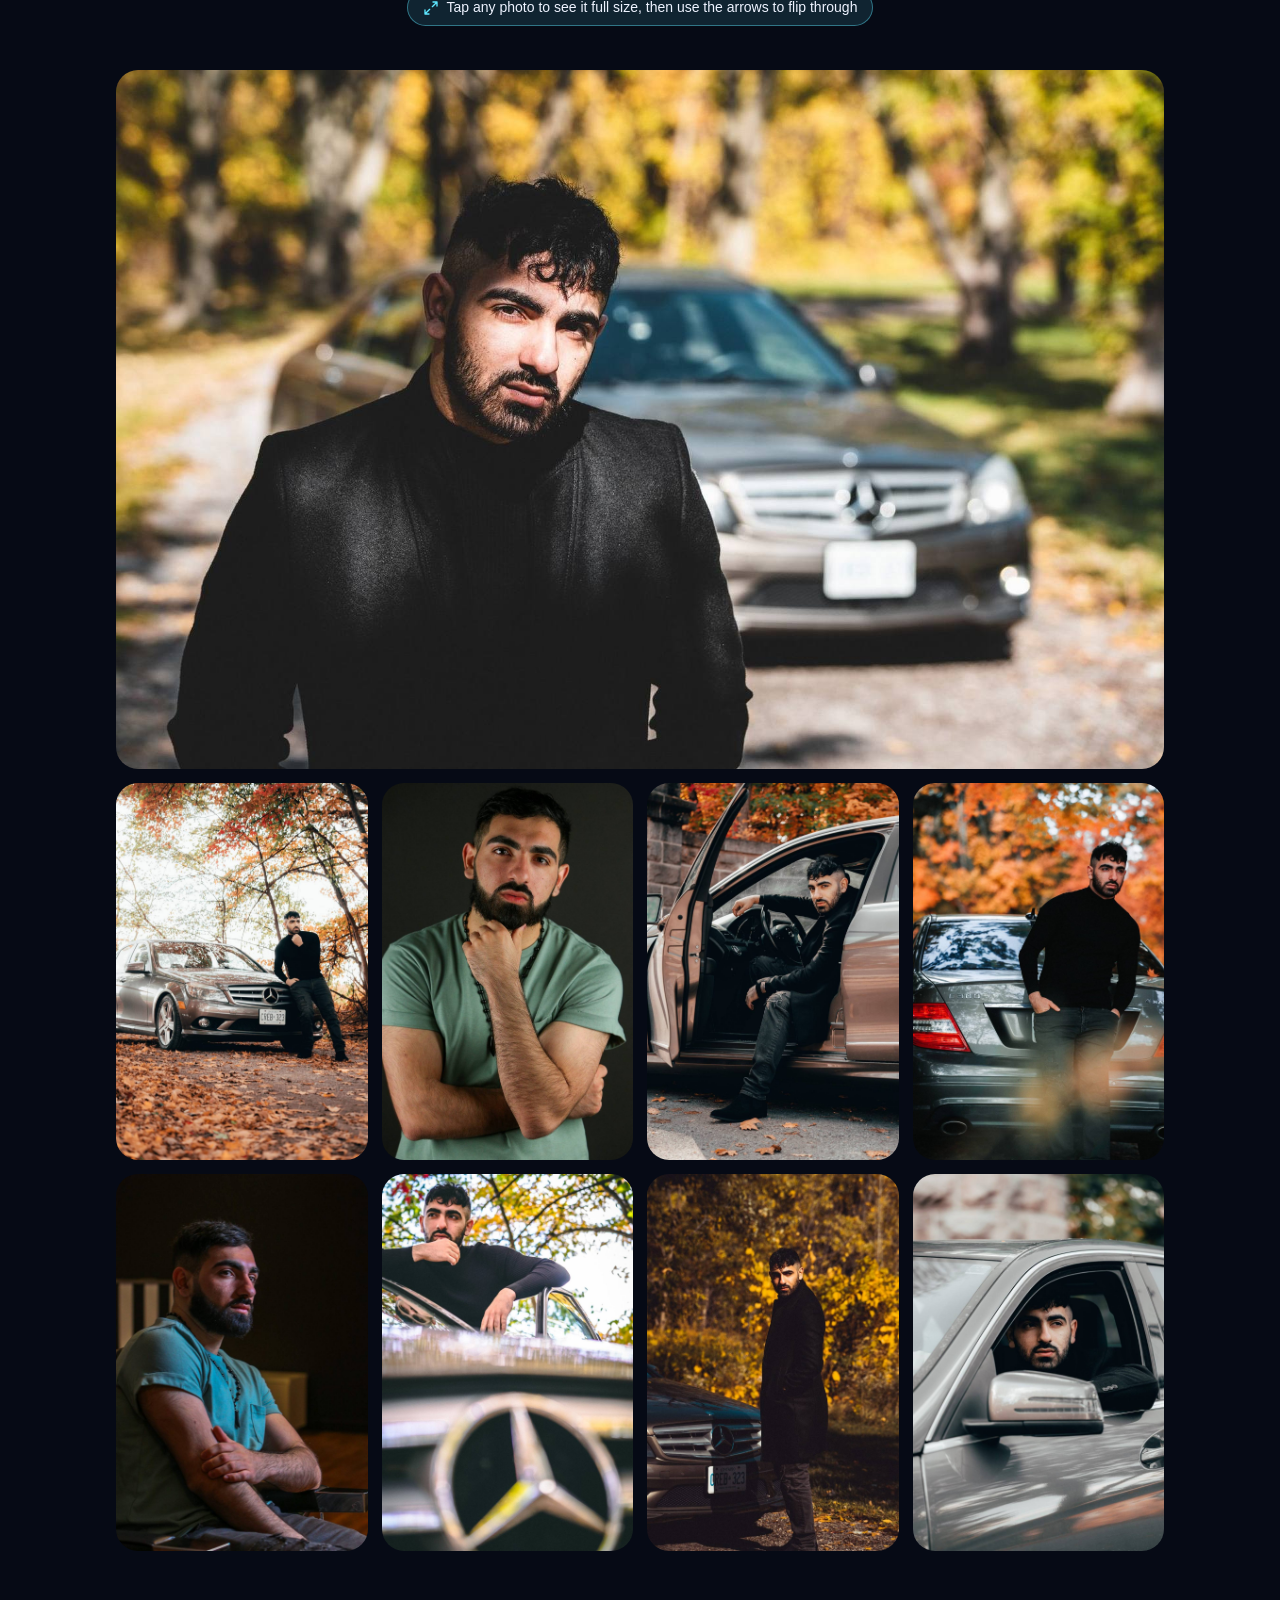
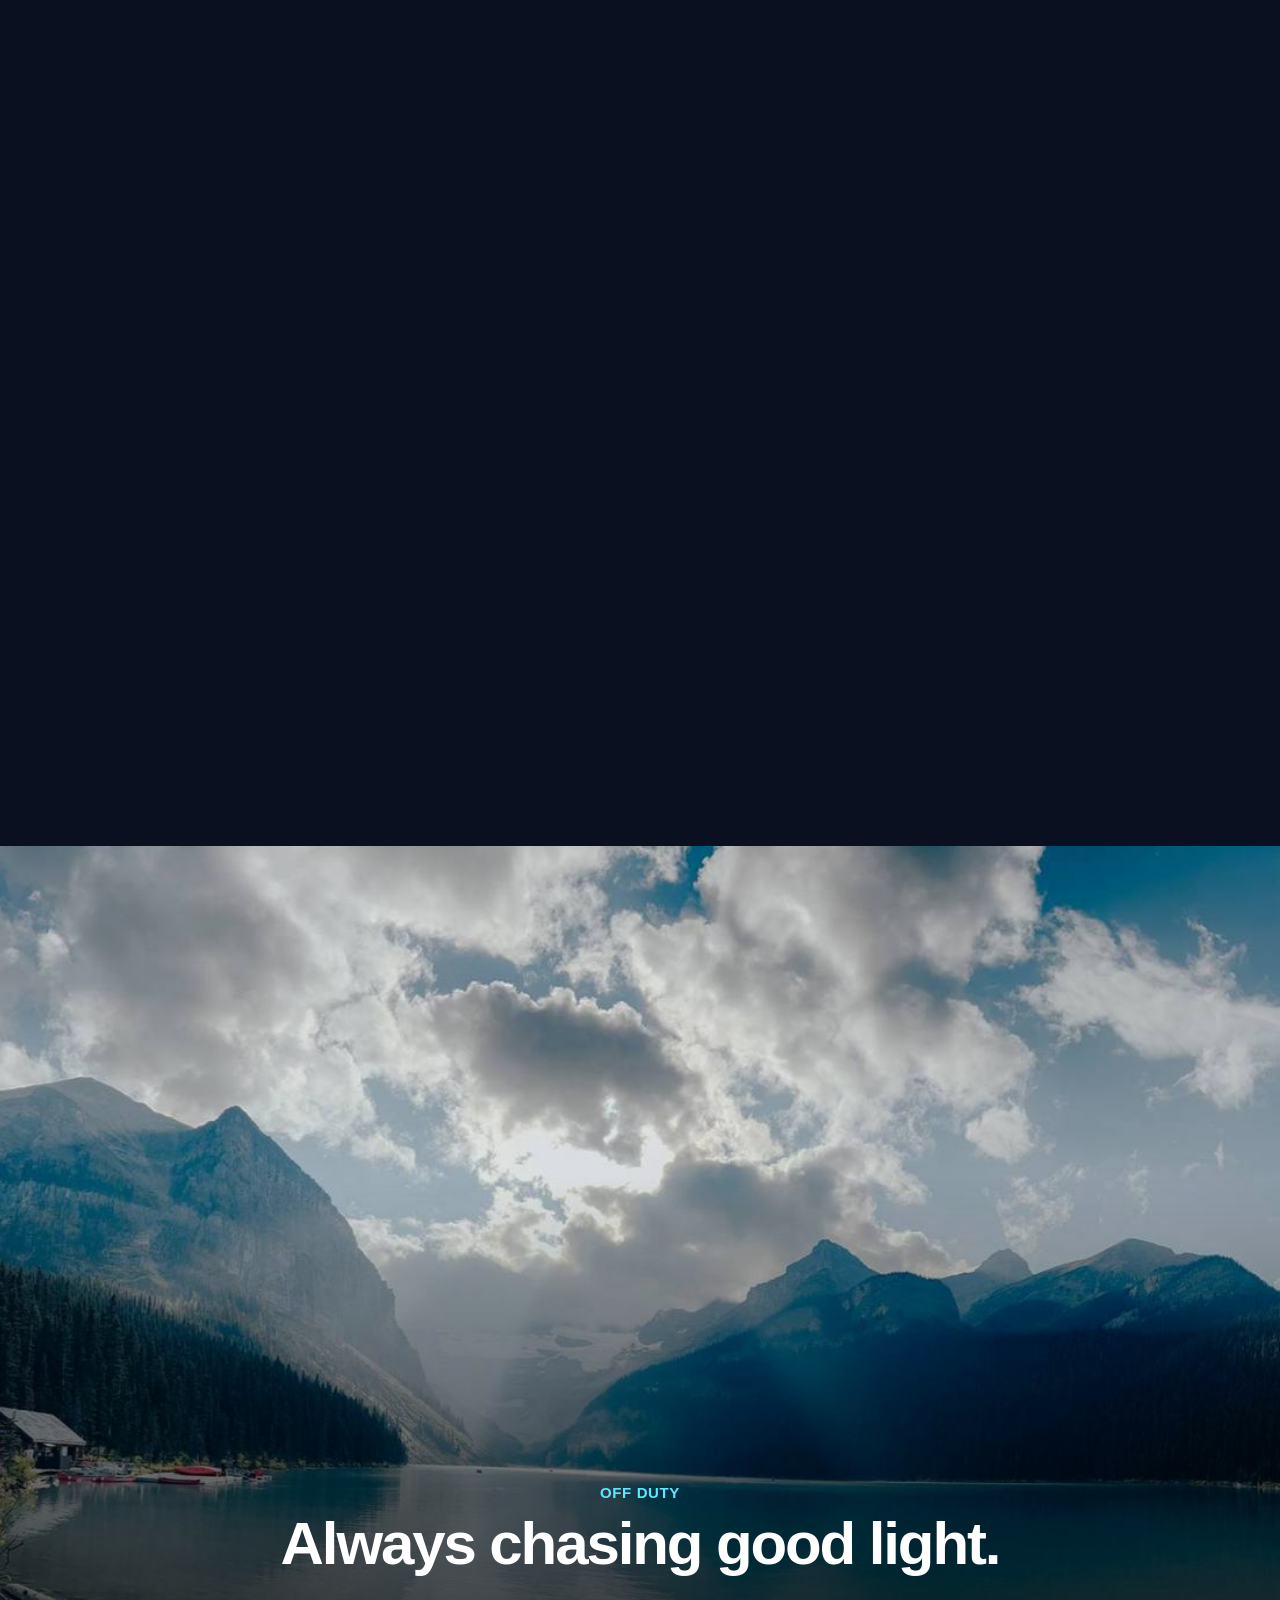
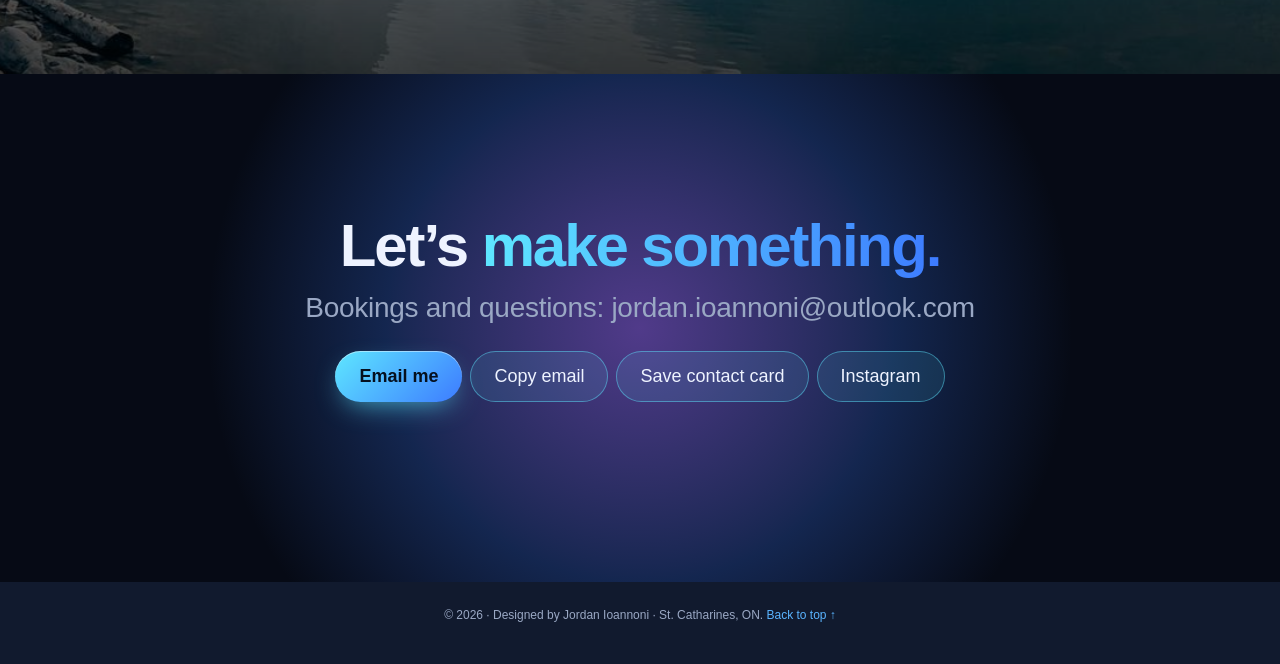
==== commit 1377e9ec: "Real shutter and pencil sounds, photo viewer fits the screen, tap hints and bigger arrows Co-Authore" ====
--- a/index.html
+++ b/index.html
@@ -67,7 +67,7 @@
 #lb{position:fixed;inset:0;z-index:70;background:rgba(0,0,0,.93);display:grid;place-items:center;padding:calc(env(safe-area-inset-top,0px) + 56px) 12px calc(env(safe-area-inset-bottom,0px) + 56px);animation:lbi .35s ease}
 #lb[hidden]{display:none}
 @keyframes lbi{from{opacity:0}}
-#lb img{max-width:100%;max-height:100%;object-fit:contain;border-radius:12px;animation:lbz .5s cubic-bezier(.16,1,.3,1)}
+#lb img{width:auto;height:auto;max-width:calc(100vw - 24px);max-height:calc(100vh - 128px - env(safe-area-inset-top,0px) - env(safe-area-inset-bottom,0px));max-height:calc(100dvh - 128px - env(safe-area-inset-top,0px) - env(safe-area-inset-bottom,0px));object-fit:contain;border-radius:12px;animation:lbz .5s cubic-bezier(.16,1,.3,1)}
 @keyframes lbz{from{transform:scale(.94);opacity:.4}}
 #lb button{position:absolute;background:rgba(255,255,255,.14);color:#fff;border:0;border-radius:99px;width:44px;height:44px;font-size:22px;cursor:pointer}
 #lx{top:calc(env(safe-area-inset-top,0px) + 10px);right:14px}#lp{left:10px;top:50%}#ln{right:10px;top:50%}
@@ -203,6 +203,12 @@
 .svc a,.links a{color:var(--g1)}
 .avail{border-color:color-mix(in srgb,var(--g1) 45%,transparent)}
 :root[data-theme="light"] .svc a,:root[data-theme="light"] .links a{color:var(--link)}
+#lb #lp,#lb #ln{width:56px;height:56px;margin-top:-28px;font-size:30px;line-height:1;font-weight:600;color:#05101f;background:linear-gradient(135deg,var(--g1),var(--g2));box-shadow:0 8px 26px -6px rgba(94,231,255,.7);animation:ap 1.4s ease-out .4s 3;transition:transform .25s}
+#lb #lp:hover,#lb #ln:hover{transform:scale(1.1)}
+@keyframes ap{0%{box-shadow:0 0 0 0 rgba(94,231,255,.7)}100%{box-shadow:0 0 0 20px rgba(94,231,255,0)}}
+#lc b{color:#5ee7ff;font-weight:600;margin-left:10px}
+.hint{display:inline-flex;align-items:center;gap:8px;margin:6px auto 0;padding:7px 15px;border-radius:99px;font-size:14px;color:inherit;background:color-mix(in srgb,var(--g1) 12%,transparent);border:1px solid color-mix(in srgb,var(--g1) 42%,transparent)}
+.hint svg{width:16px;height:16px;flex:none;color:var(--g1)}
 </style>
 </head>
 <body>
@@ -231,11 +237,13 @@
 
 <section class="words" id="story"><div class="stick"><p id="wp">Every game and every lap only happens once. I shoot so the moments people would have missed stay with them for good.</p></div></section>
 
-<section class="work c" id="work"><h2 class="rv">Through the lens.</h2><p class="sub rv" style="--d:.1s">Pit lane, rinkside, the field and everything between. Tap to enlarge.</p>
+<section class="work c" id="work"><h2 class="rv">Through the lens.</h2><p class="sub rv" style="--d:.1s">Pit lane, rinkside, the field and everything between.</p>
+  <p class="rv" style="--d:.15s;margin:0"><span class="hint"><svg viewBox="0 0 24 24" fill="none" stroke="currentColor" stroke-width="2" stroke-linecap="round" stroke-linejoin="round" aria-hidden="true"><path d="M15 3h6v6M9 21H3v-6M21 3l-7 7M3 21l7-7"/></svg>Tap any photo to see it full size, then use the arrows to flip through</span></p>
   <div class="chips" id="chips"></div><div class="row" id="row"></div></section>
 <div class="mq" aria-hidden="true"><div id="mq"></div></div>
 
 <section class="pfw dk c" id="portraits"><p class="eyebrow rv">Portrait sessions</p><h2 class="rv" style="--d:.1s">Portraits.</h2><p class="sub rv" style="--d:.2s">Autumn on location. Low key in the studio. Same eye for detail.</p>
+  <p class="rv" style="--d:.15s;margin:0"><span class="hint"><svg viewBox="0 0 24 24" fill="none" stroke="currentColor" stroke-width="2" stroke-linecap="round" stroke-linejoin="round" aria-hidden="true"><path d="M15 3h6v6M9 21H3v-6M21 3l-7 7M3 21l7-7"/></svg>Tap any photo to see it full size, then use the arrows to flip through</span></p>
   <div class="feat-pf"><figure class="pf rv" tabindex="0" data-t="Leading lines" data-s="Autumn session, car as backdrop" style="--d:0s"><img data-i="au5" alt="Leading lines: Autumn session, car as backdrop" loading="lazy"><figcaption>Leading lines<small>Autumn session, car as backdrop</small></figcaption></figure></div>
   <div class="mos"><figure class="pf rv" tabindex="0" data-t="Under the canopy" data-s="Autumn, on location" style="--d:0.0s"><img data-i="au7" alt="Under the canopy: Autumn, on location" loading="lazy"><figcaption>Under the canopy<small>Autumn, on location</small></figcaption></figure><figure class="pf rv" tabindex="0" data-t="Low key" data-s="Studio, single light" style="--d:0.08s"><img data-i="st2" alt="Low key: Studio, single light" loading="lazy"><figcaption>Low key<small>Studio, single light</small></figcaption></figure><figure class="pf rv" tabindex="0" data-t="Door open" data-s="Natural light, warm grade" style="--d:0.16s"><img data-i="au3" alt="Door open: Natural light, warm grade" loading="lazy"><figcaption>Door open<small>Natural light, warm grade</small></figcaption></figure><figure class="pf rv" tabindex="0" data-t="Rear quarter" data-s="Autumn session" style="--d:0.0s"><img data-i="au1" alt="Rear quarter: Autumn session" loading="lazy"><figcaption>Rear quarter<small>Autumn session</small></figcaption></figure><figure class="pf rv" tabindex="0" data-t="Seated" data-s="Studio, side light" style="--d:0.08s"><img data-i="st1" alt="Seated: Studio, side light" loading="lazy"><figcaption>Seated<small>Studio, side light</small></figcaption></figure><figure class="pf rv" tabindex="0" data-t="Low angle" data-s="The star in focus" style="--d:0.16s"><img data-i="au2" alt="Low angle: The star in focus" loading="lazy"><figcaption>Low angle<small>The star in focus</small></figcaption></figure><figure class="pf rv" tabindex="0" data-t="Golden hour" data-s="Long coat, hard light" style="--d:0.0s"><img data-i="au6" alt="Golden hour: Long coat, hard light" loading="lazy"><figcaption>Golden hour<small>Long coat, hard light</small></figcaption></figure><figure class="pf rv" tabindex="0" data-t="Window seat" data-s="Through the glass" style="--d:0.08s"><img data-i="au4" alt="Window seat: Through the glass" loading="lazy"><figcaption>Window seat<small>Through the glass</small></figcaption></figure></div>
   <div class="pfs rv"><span><b>On location</b>Natural light, styled sets</span><span><b>In studio</b>Strobes, controlled light</span><span><b>Delivered</b>Graded in Lightroom</span></div>
@@ -279,7 +287,7 @@
 $("#chips").innerHTML=[["all","All"],["moto","Motorsport"],["hockey","Hockey action"],["people","Bench and people"],["behind","Behind the lens"],["travel","Travel"]].map(([k,l],i)=>`<button data-k="${k}"${i?"":' class="on"'}>${l}</button>`).join("");
 $("#chips").onclick=e=>{const k=e.target.dataset.k;if(!k)return;$$("#chips button").forEach(b=>b.classList.toggle("on",b===e.target));$$(".tile").forEach(t=>t.classList.toggle("hide",k!=="all"&&t.dataset.c!==k));$("#row").scrollLeft=0;};
 const lb=$("#lb");let L=[],ix=0;
-const show=()=>{const t=L[ix];$("#li").src=t.querySelector("img").src;$("#lc").textContent=t.dataset.t+" · "+t.dataset.s;};
+const show=()=>{const t=L[ix];$("#li").src=t.querySelector("img").src;$("#lc").textContent=t.dataset.t+" · "+t.dataset.s;const n=document.createElement("b");n.textContent=(ix+1)+" / "+L.length;$("#lc").append(n);};
 const closeLb=()=>{lb.hidden=true;document.body.style.overflow="";};
 const step=d=>{ix=(ix+d+L.length)%L.length;show();};
 const openLb=t=>{L=t.classList.contains("pf")?$$(".pf"):$$(".tile:not(.hide)");ix=L.indexOf(t);show();lb.hidden=false;document.body.style.overflow="hidden";};
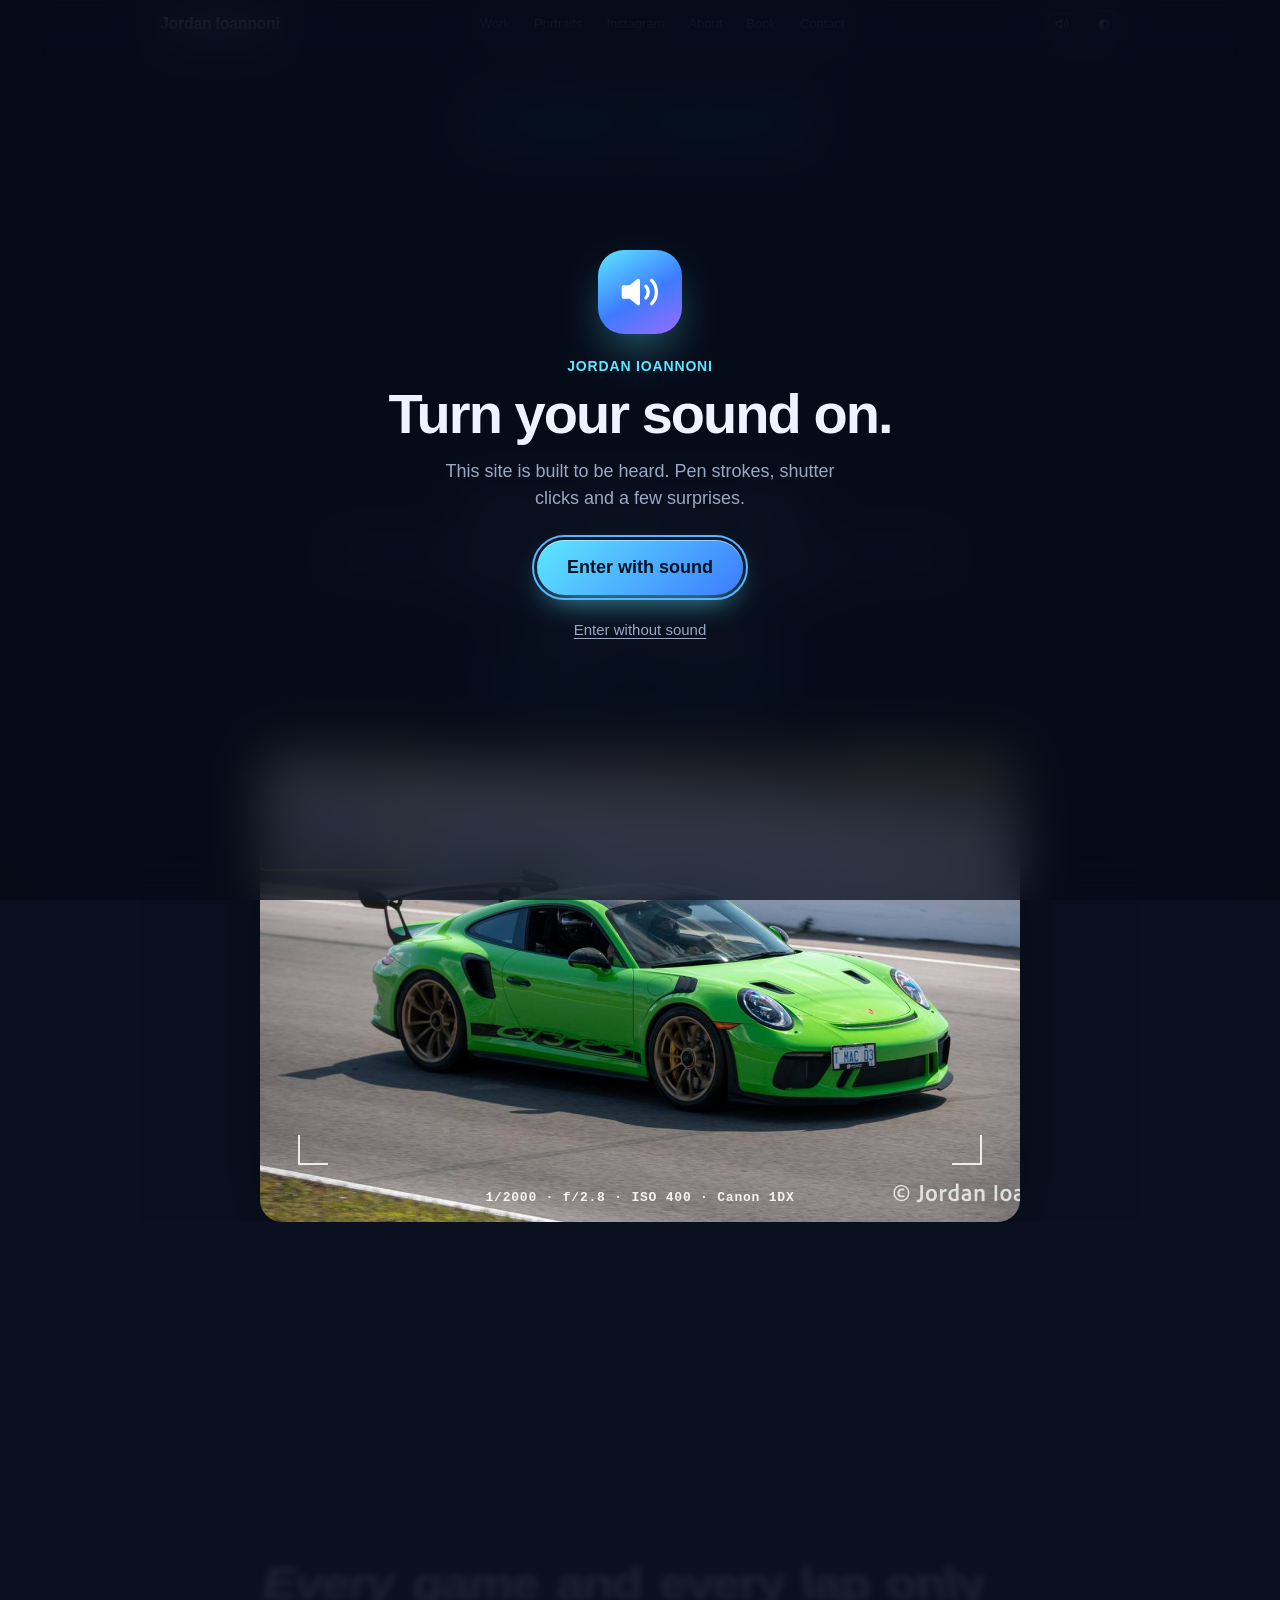
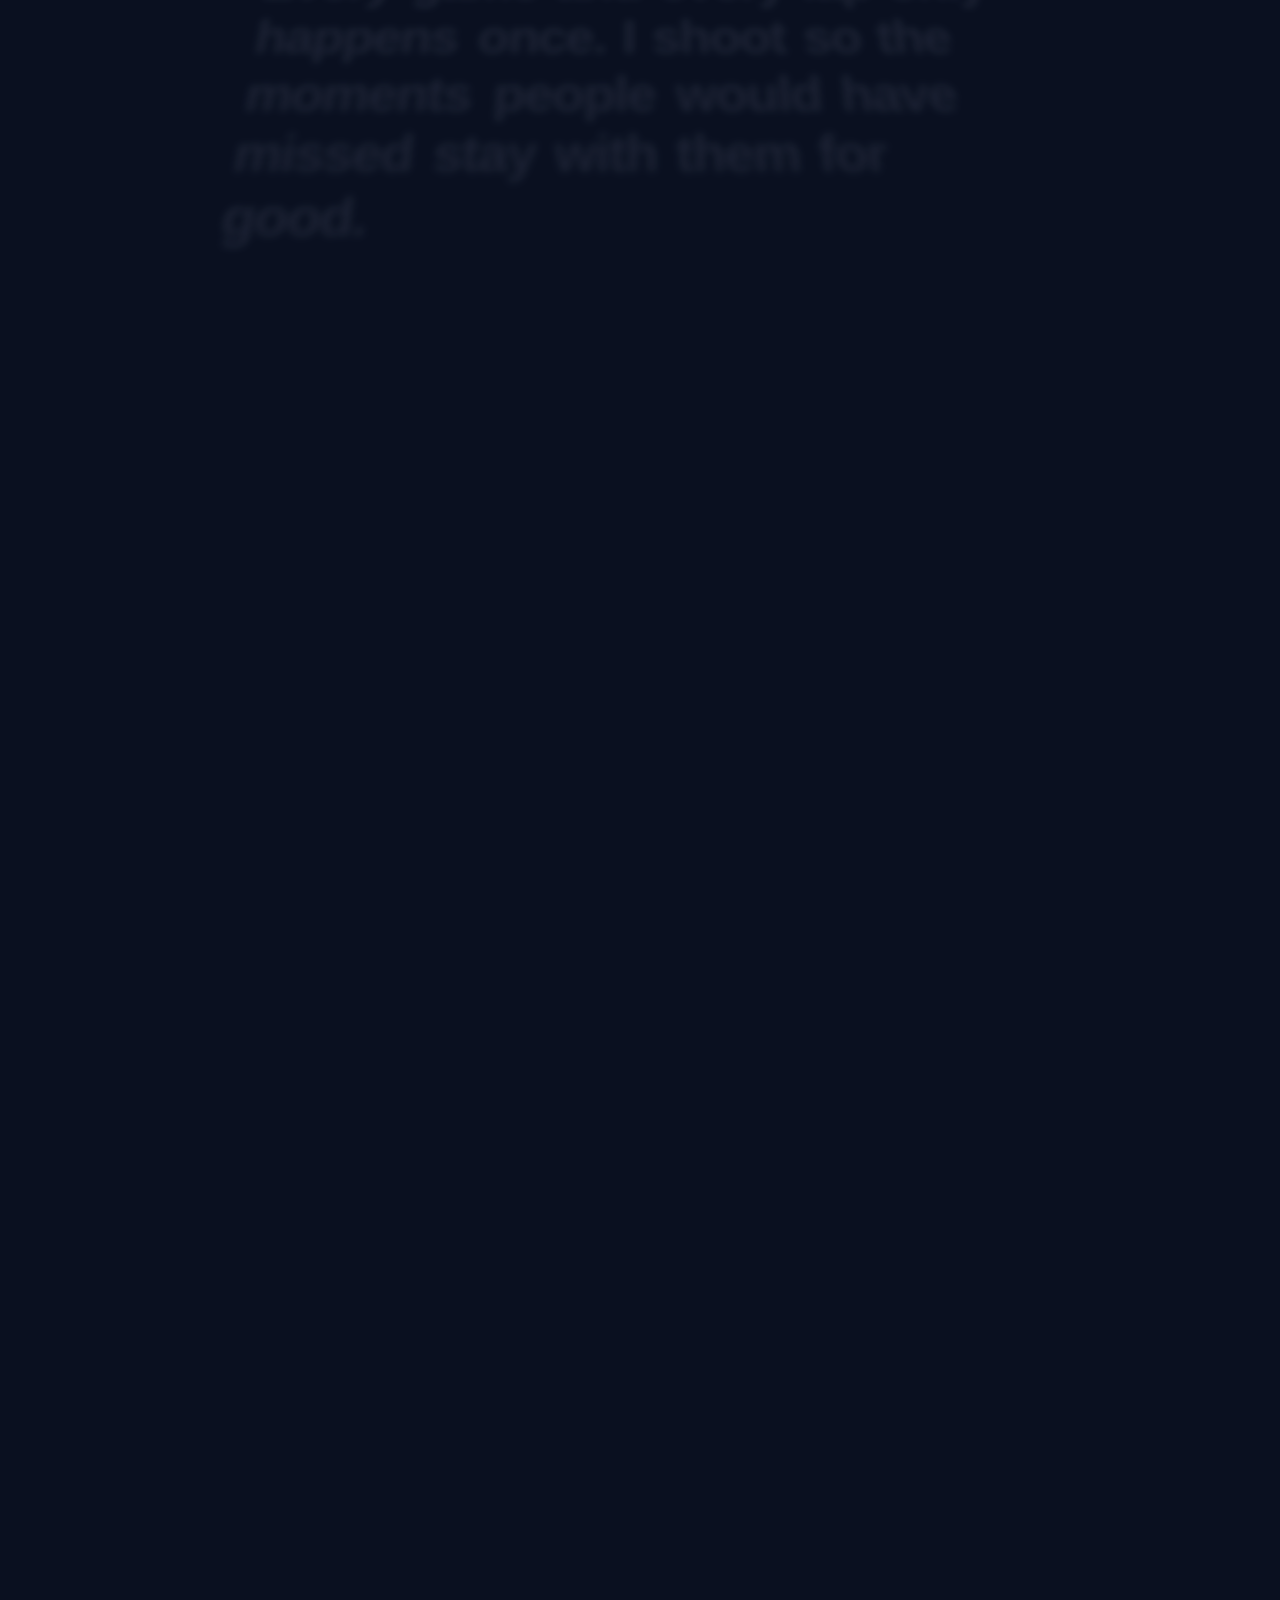
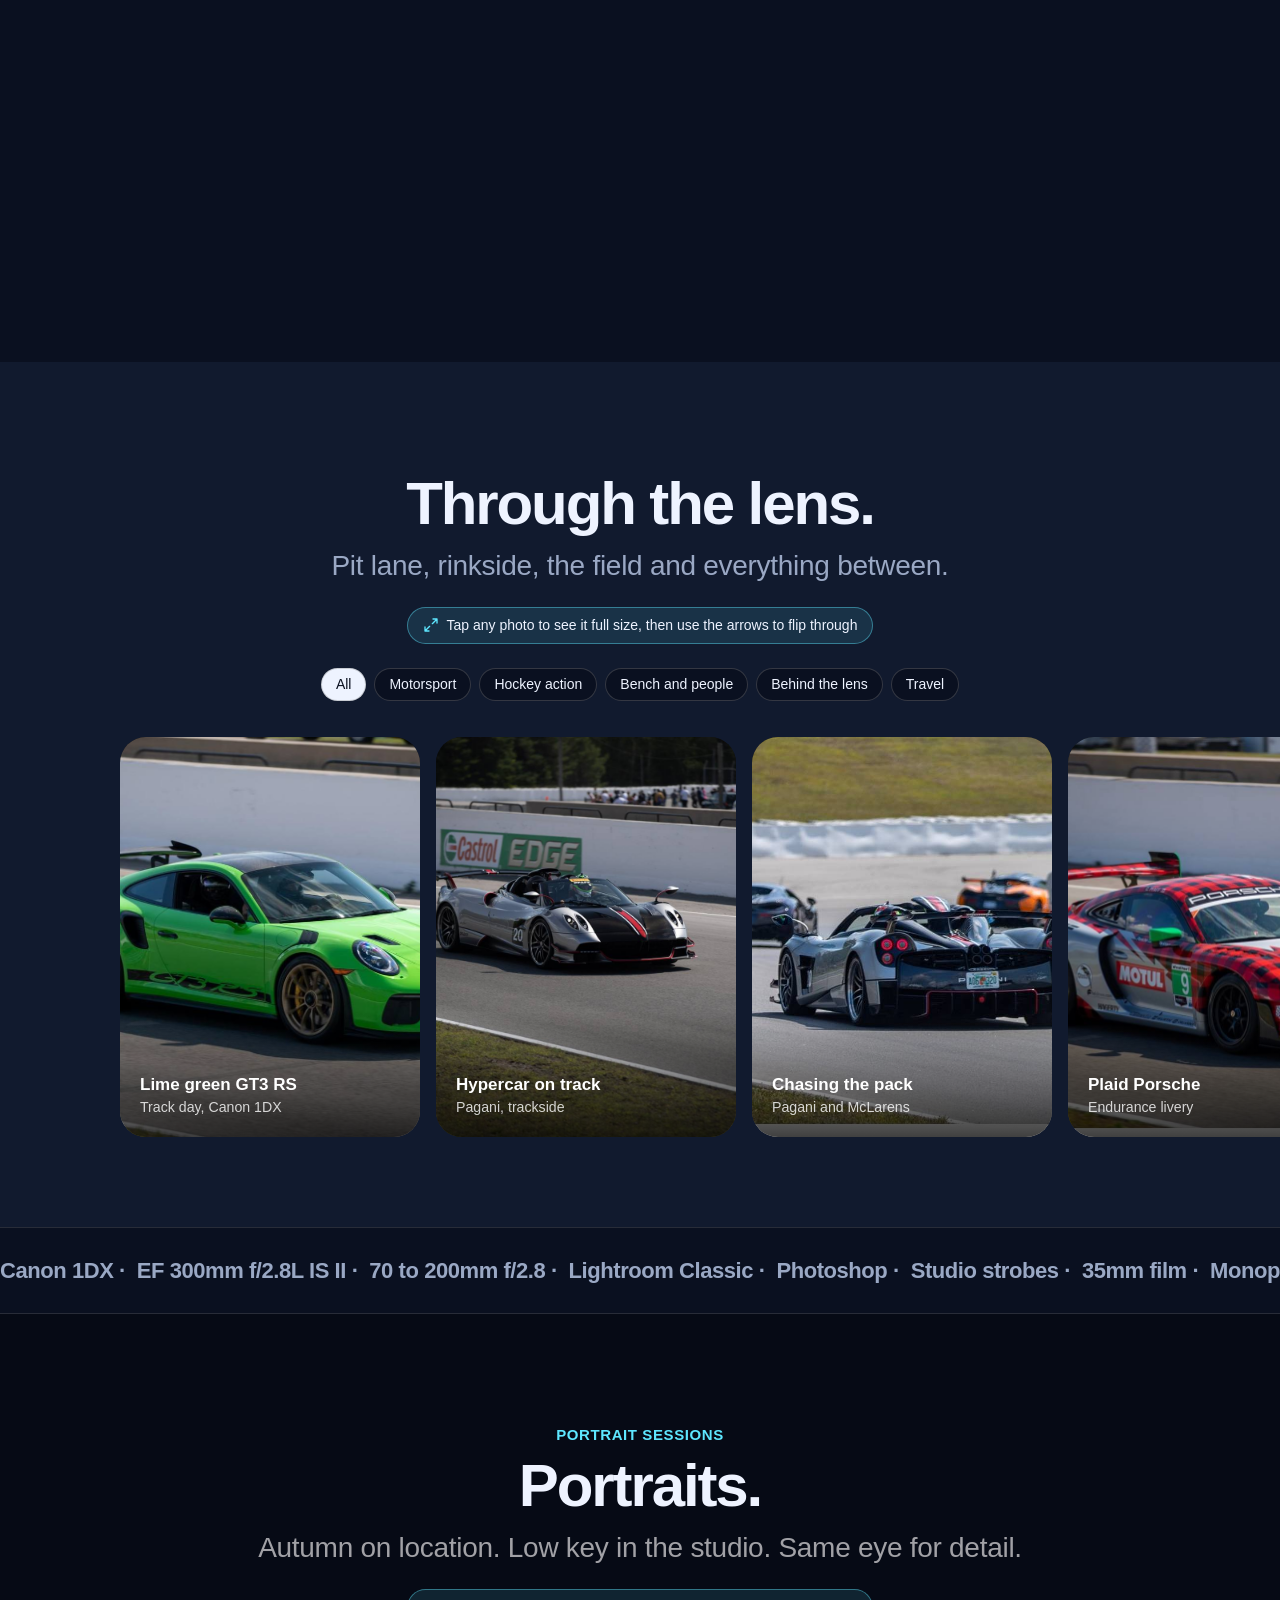
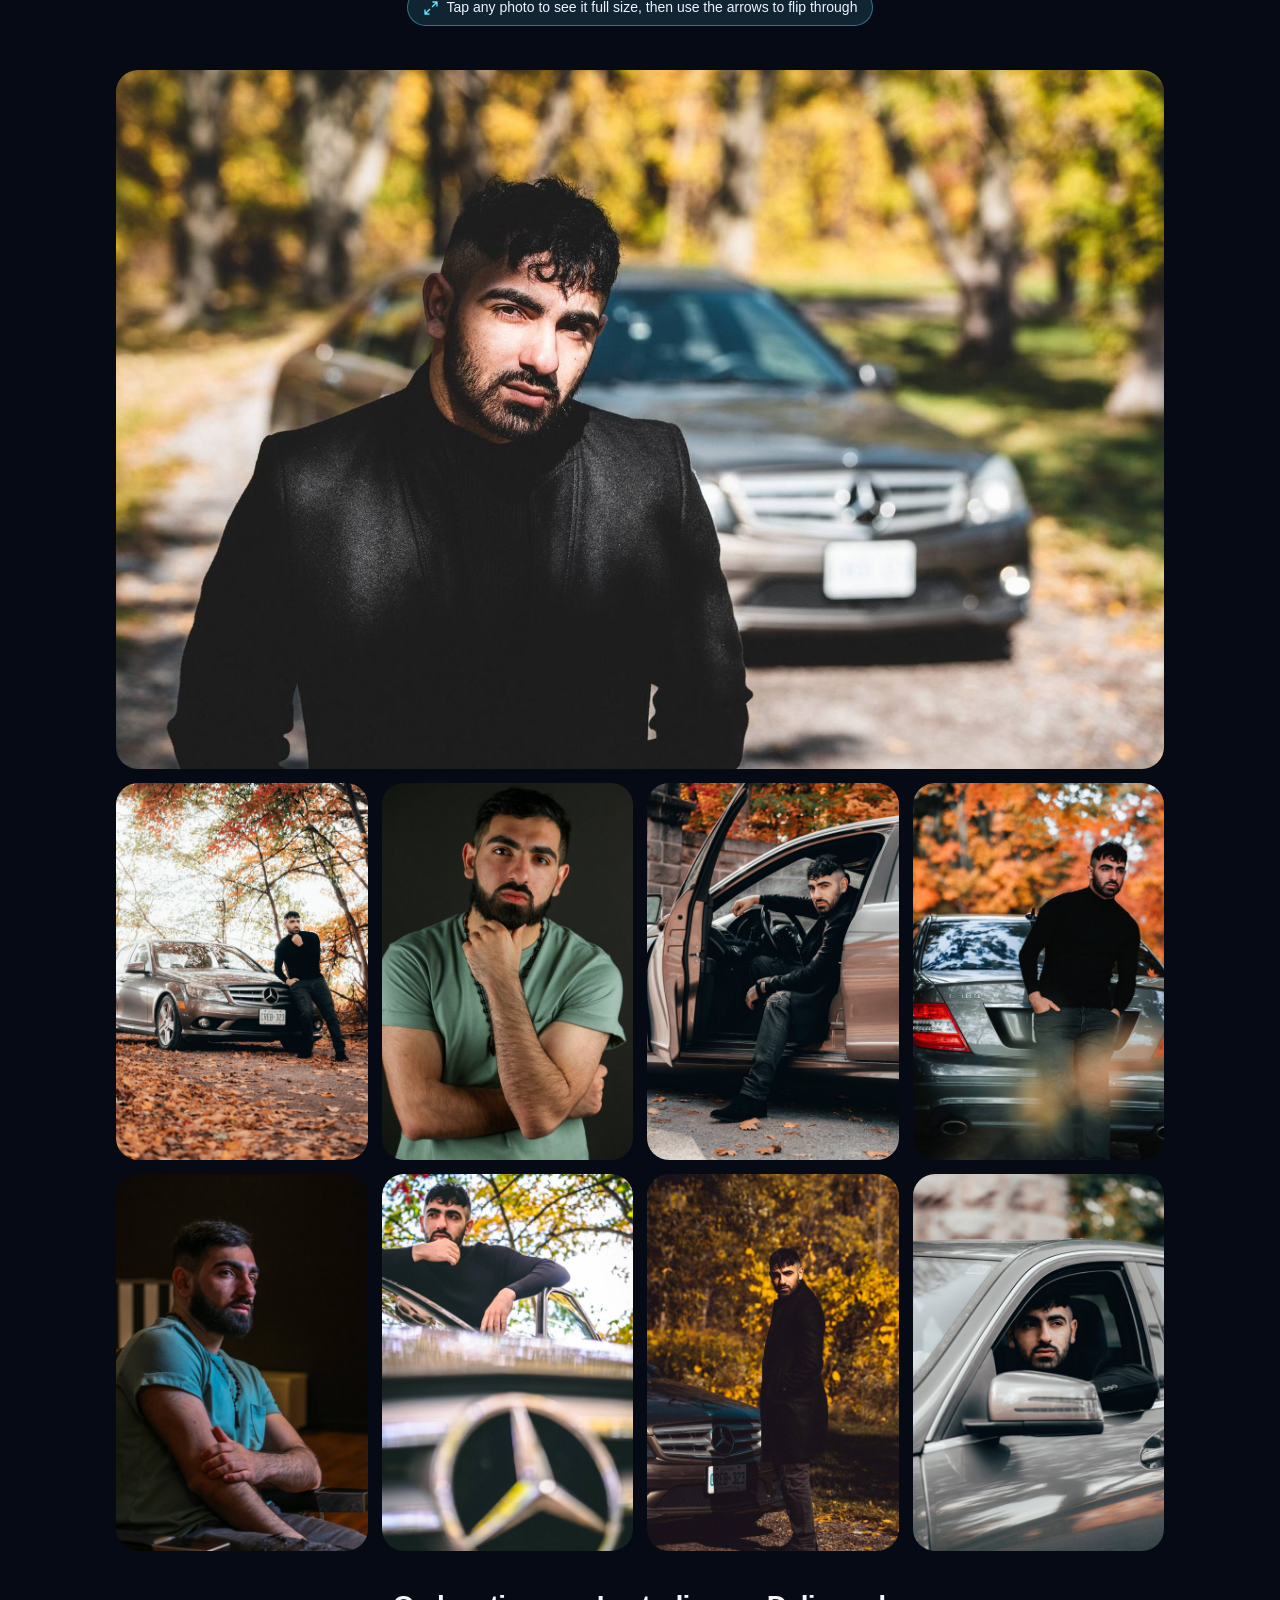
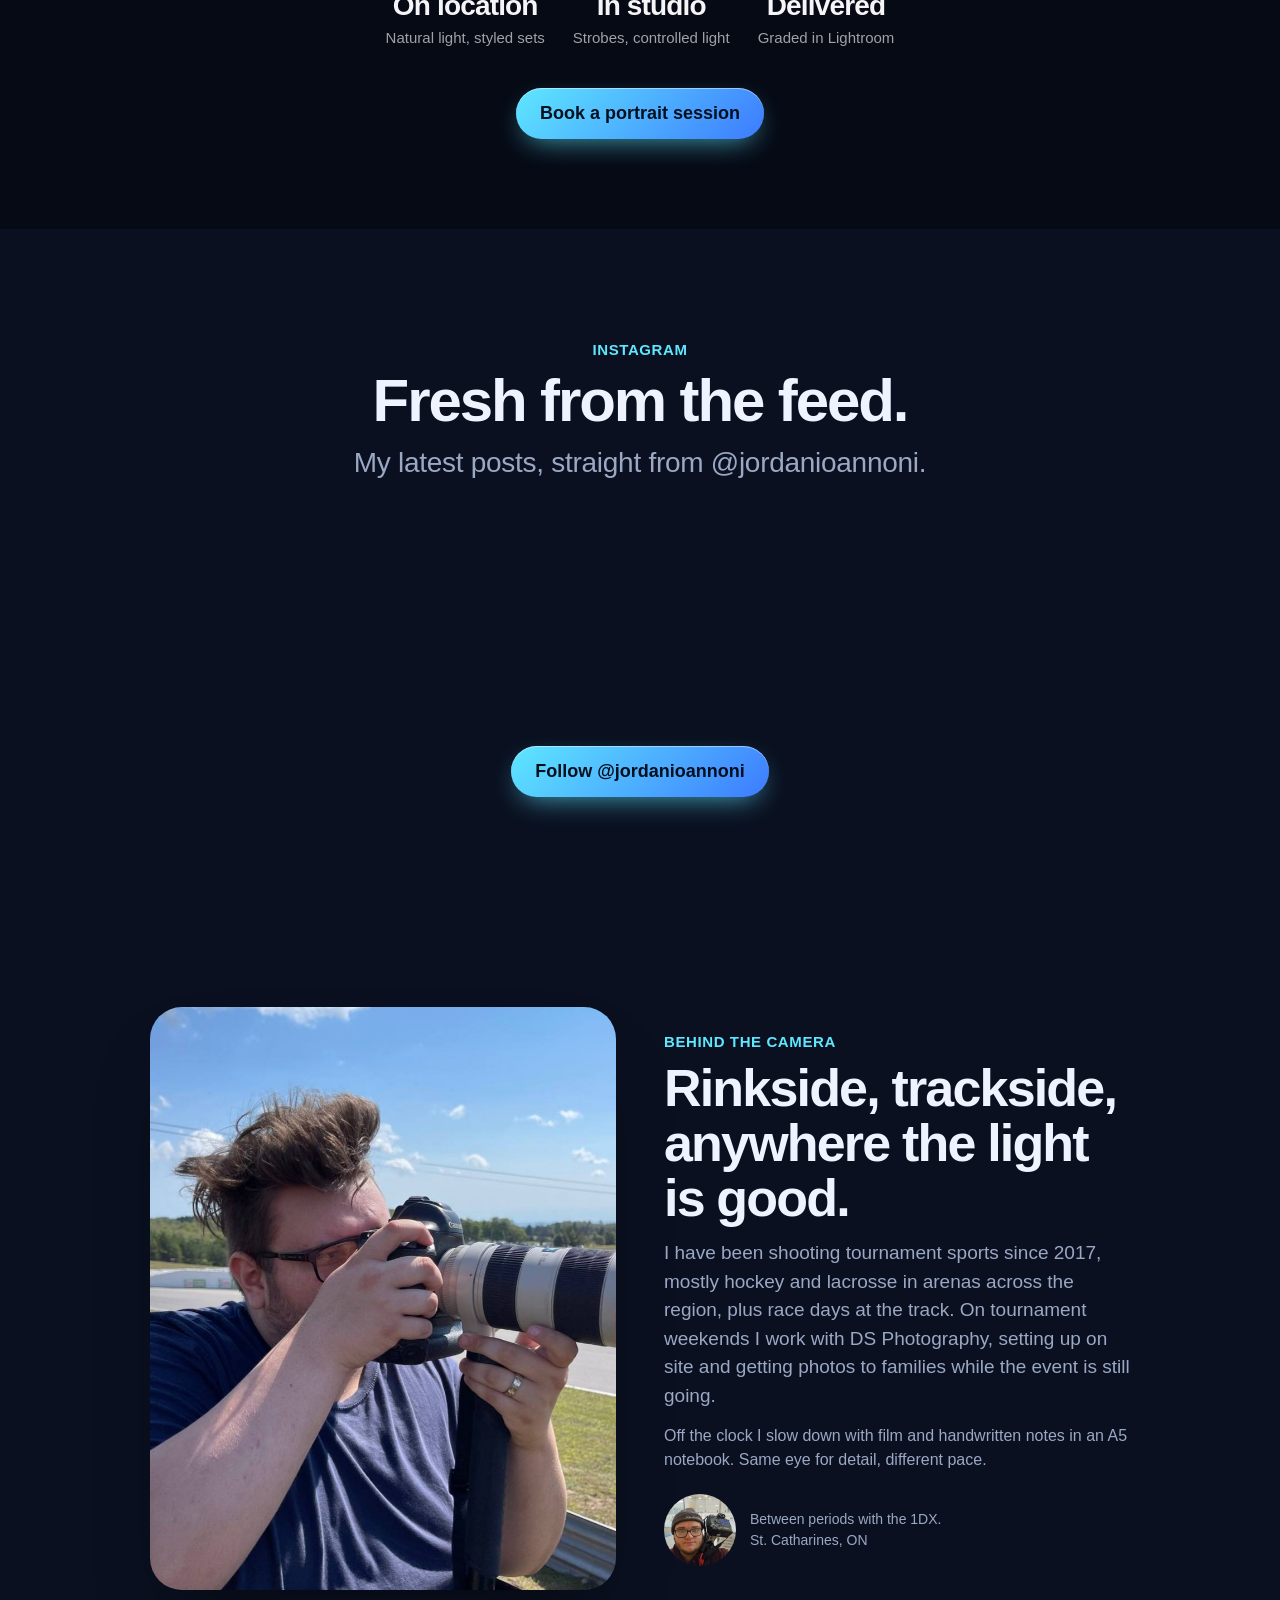
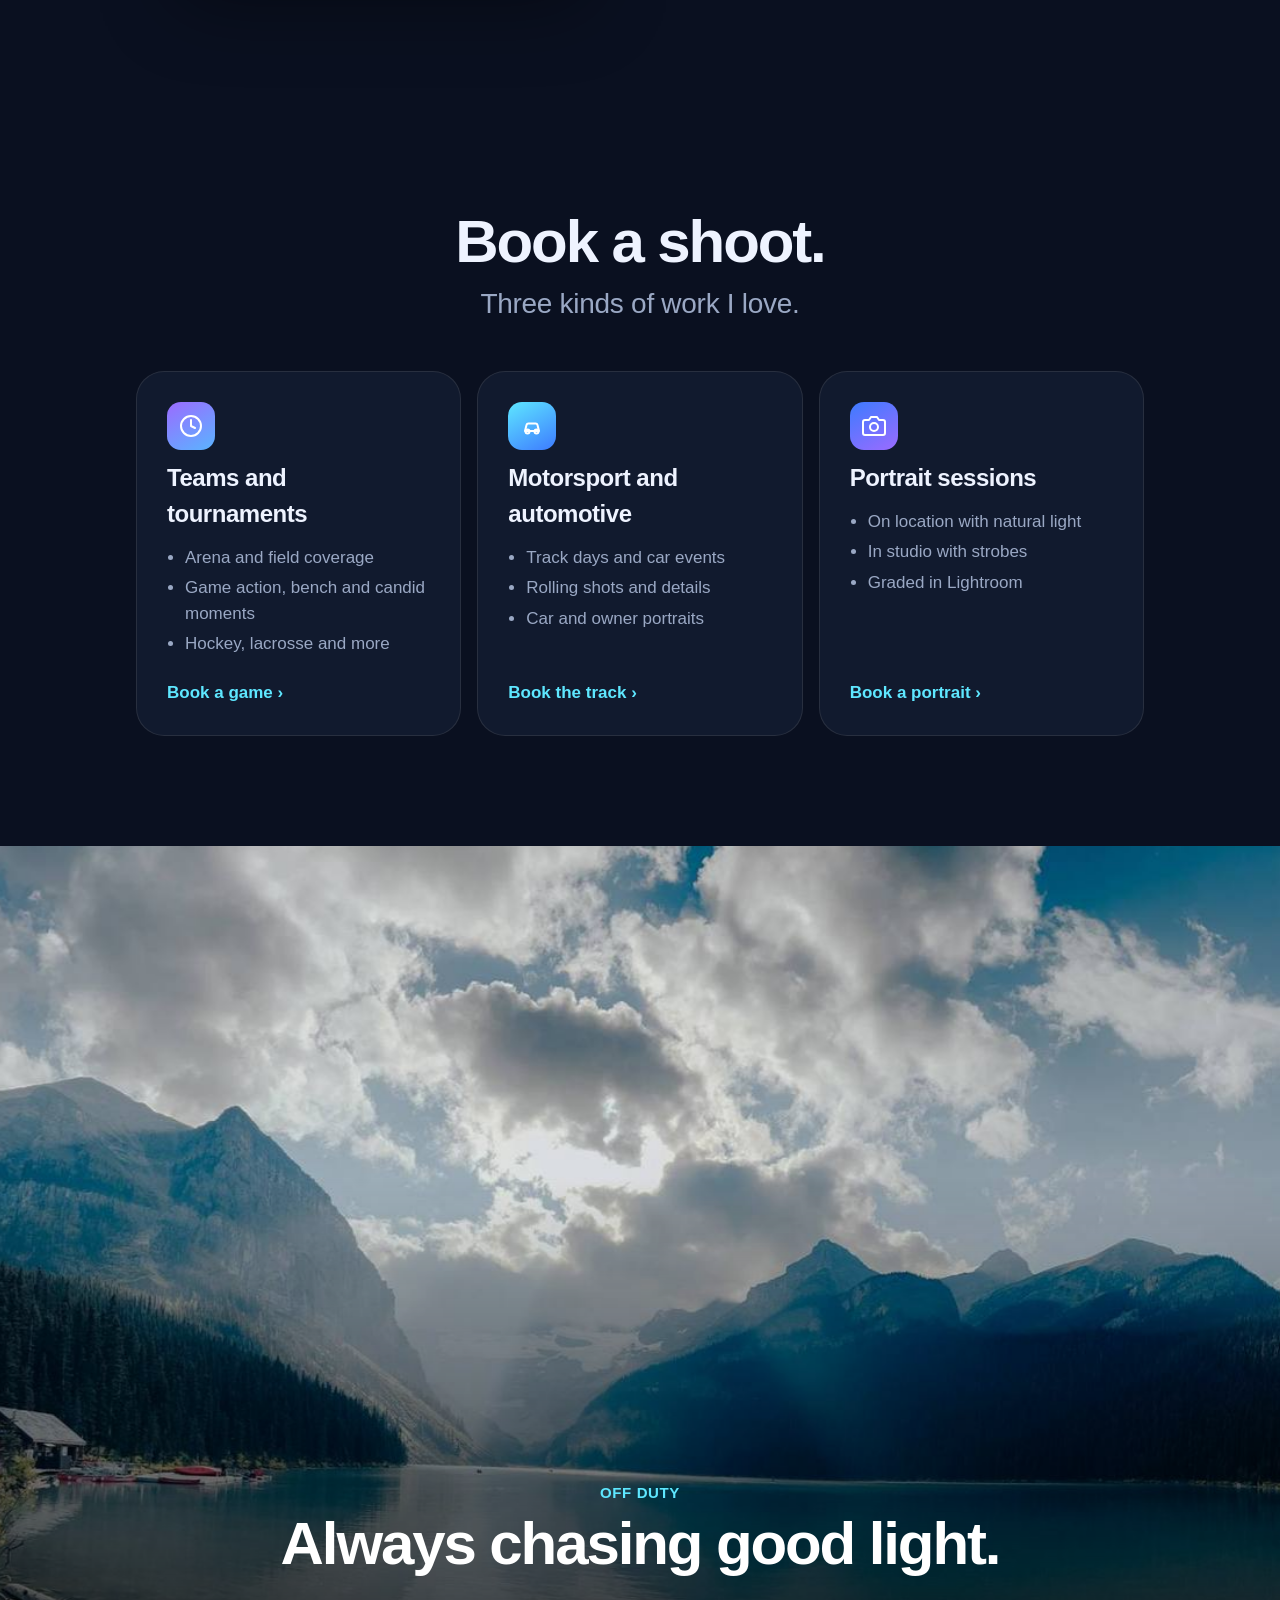
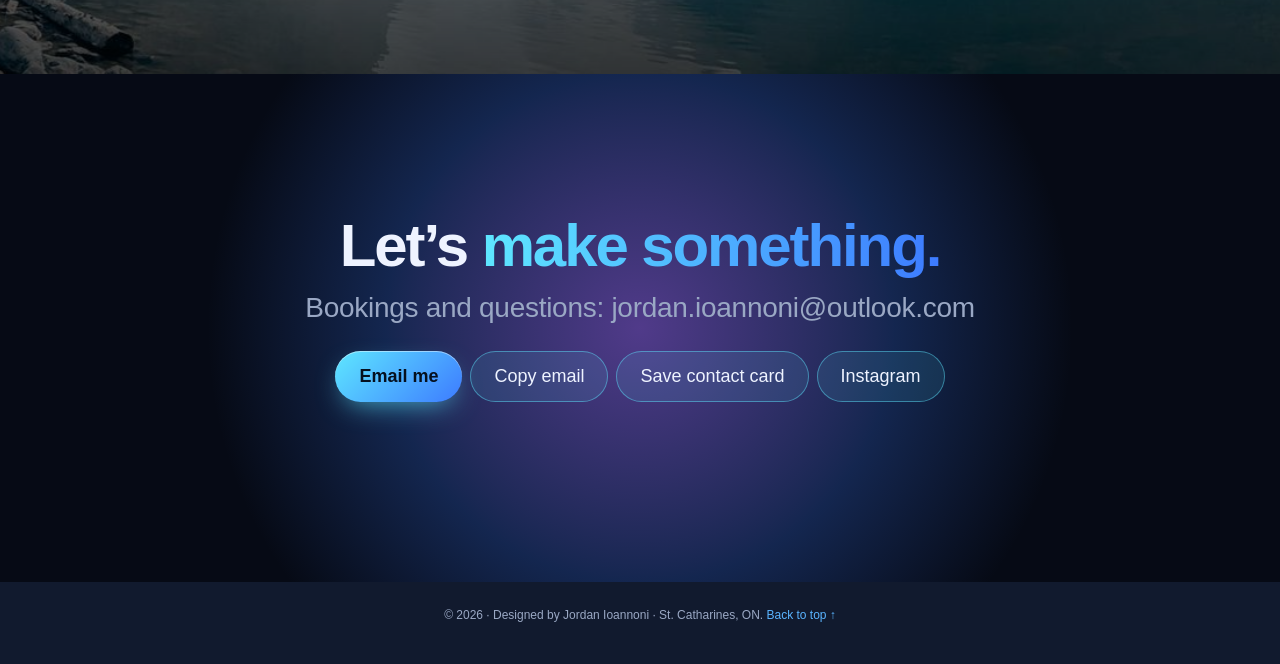
==== commit dfbe9aec: "Softer pen signature sound that follows the drawing Co-Authored-By: Claude Opus 5.5 <noreply@anthrop" ====
--- a/index.html
+++ b/index.html
@@ -393,8 +393,11 @@
     };
     if (matchMedia("(prefers-reduced-motion: reduce)").matches) { reveal(1 + F); return; }
     const D = 6000, ease = u => .5 - Math.cos(Math.PI * u) / 2; let t0 = 0;
-    const frame = now => { if (!t0) t0 = now; const u = Math.min(1, (now - t0) / D); reveal(ease(u) * (1 + F)); if (u < 1) requestAnimationFrame(frame); };
-    const go = () => setTimeout(() => { if (window.SFX) SFX.pen(D); requestAnimationFrame(frame); }, 600);
+    let pen = null, last = 0, lt = 0; const peak = ord.length * (Math.PI / 2) / D;
+    const frame = now => { if (!t0) { t0 = now; lt = now; } const u = Math.min(1, (now - t0) / D); reveal(ease(u) * (1 + F));
+      if (pen) { const dt = Math.max(1, now - lt); pen.set((done - last) / dt / peak / 1.6); last = done; lt = now; if (u >= 1) pen.stop(); }
+      if (u < 1) requestAnimationFrame(frame); };
+    const go = () => setTimeout(() => { pen = window.SFX ? SFX.penLive() : null; requestAnimationFrame(frame); }, 600);
     if (window.SFX) SFX.ready(go); else go();
   };
 })();
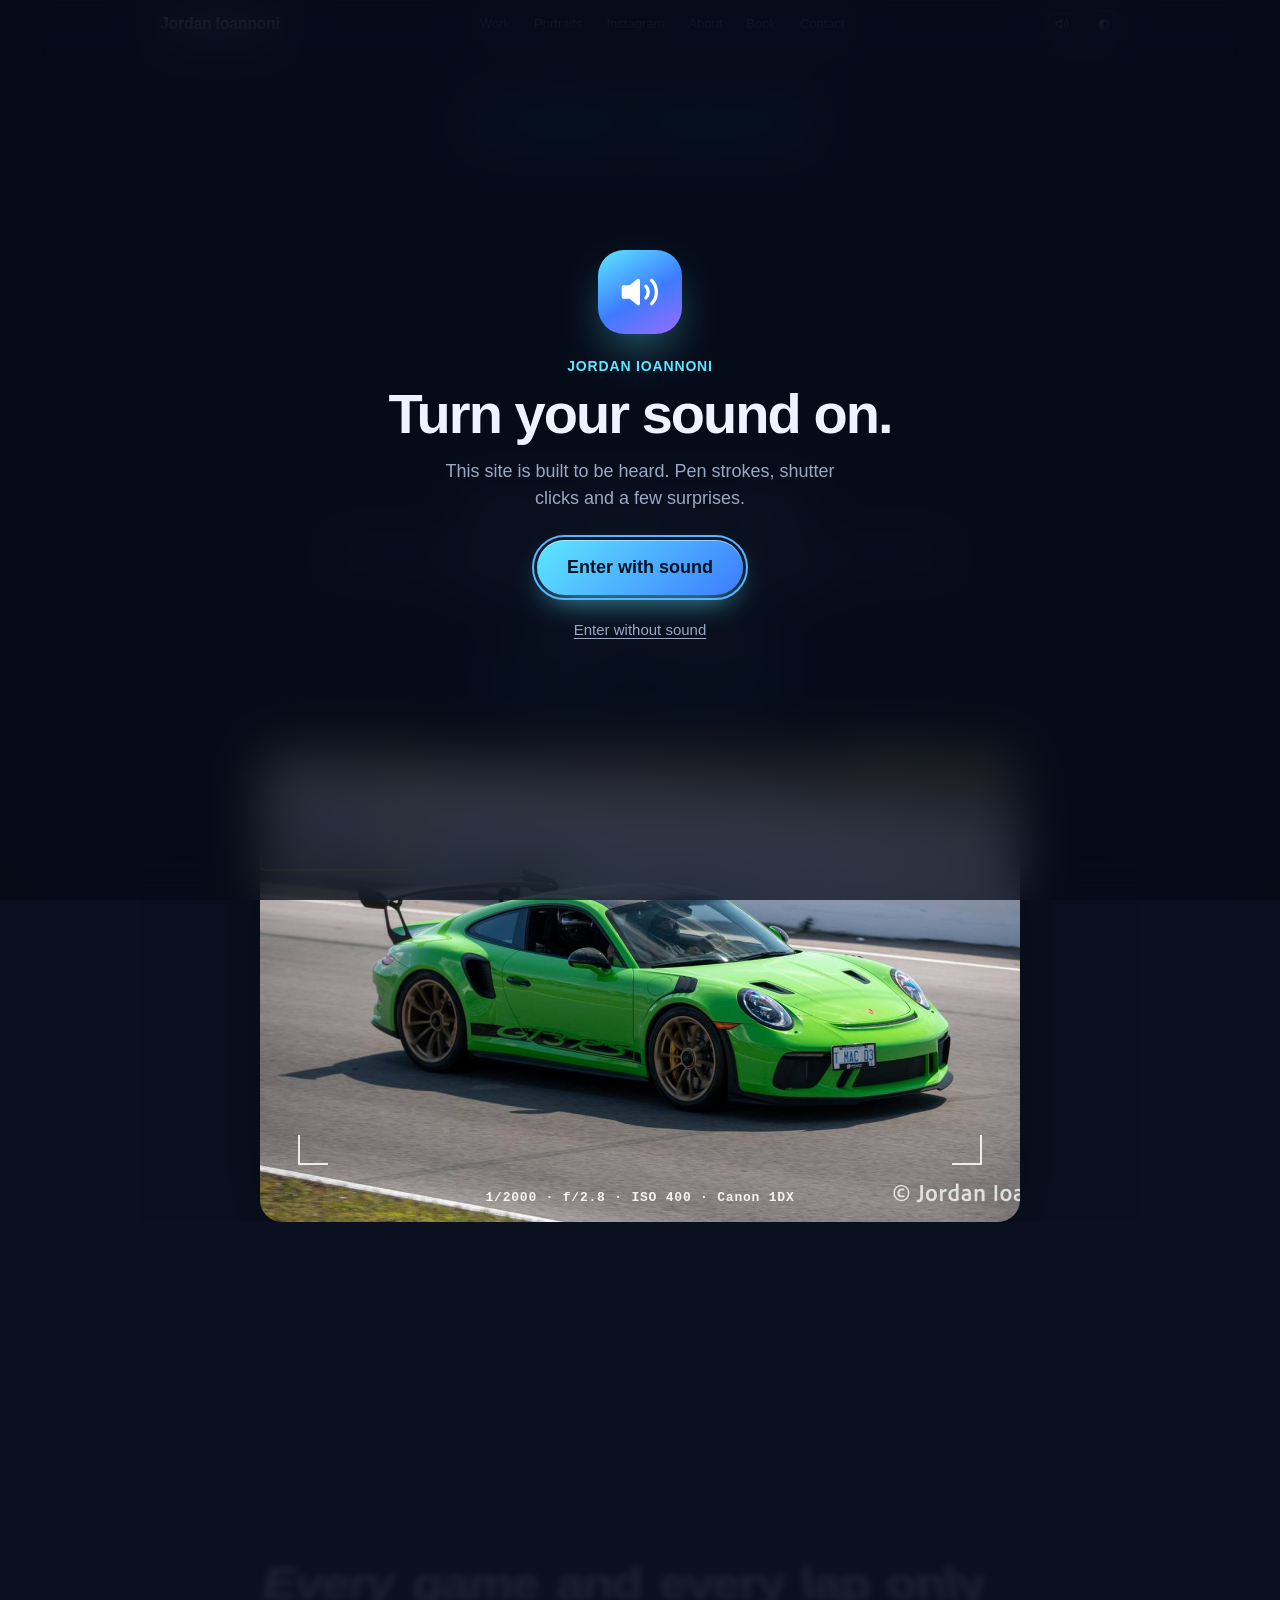
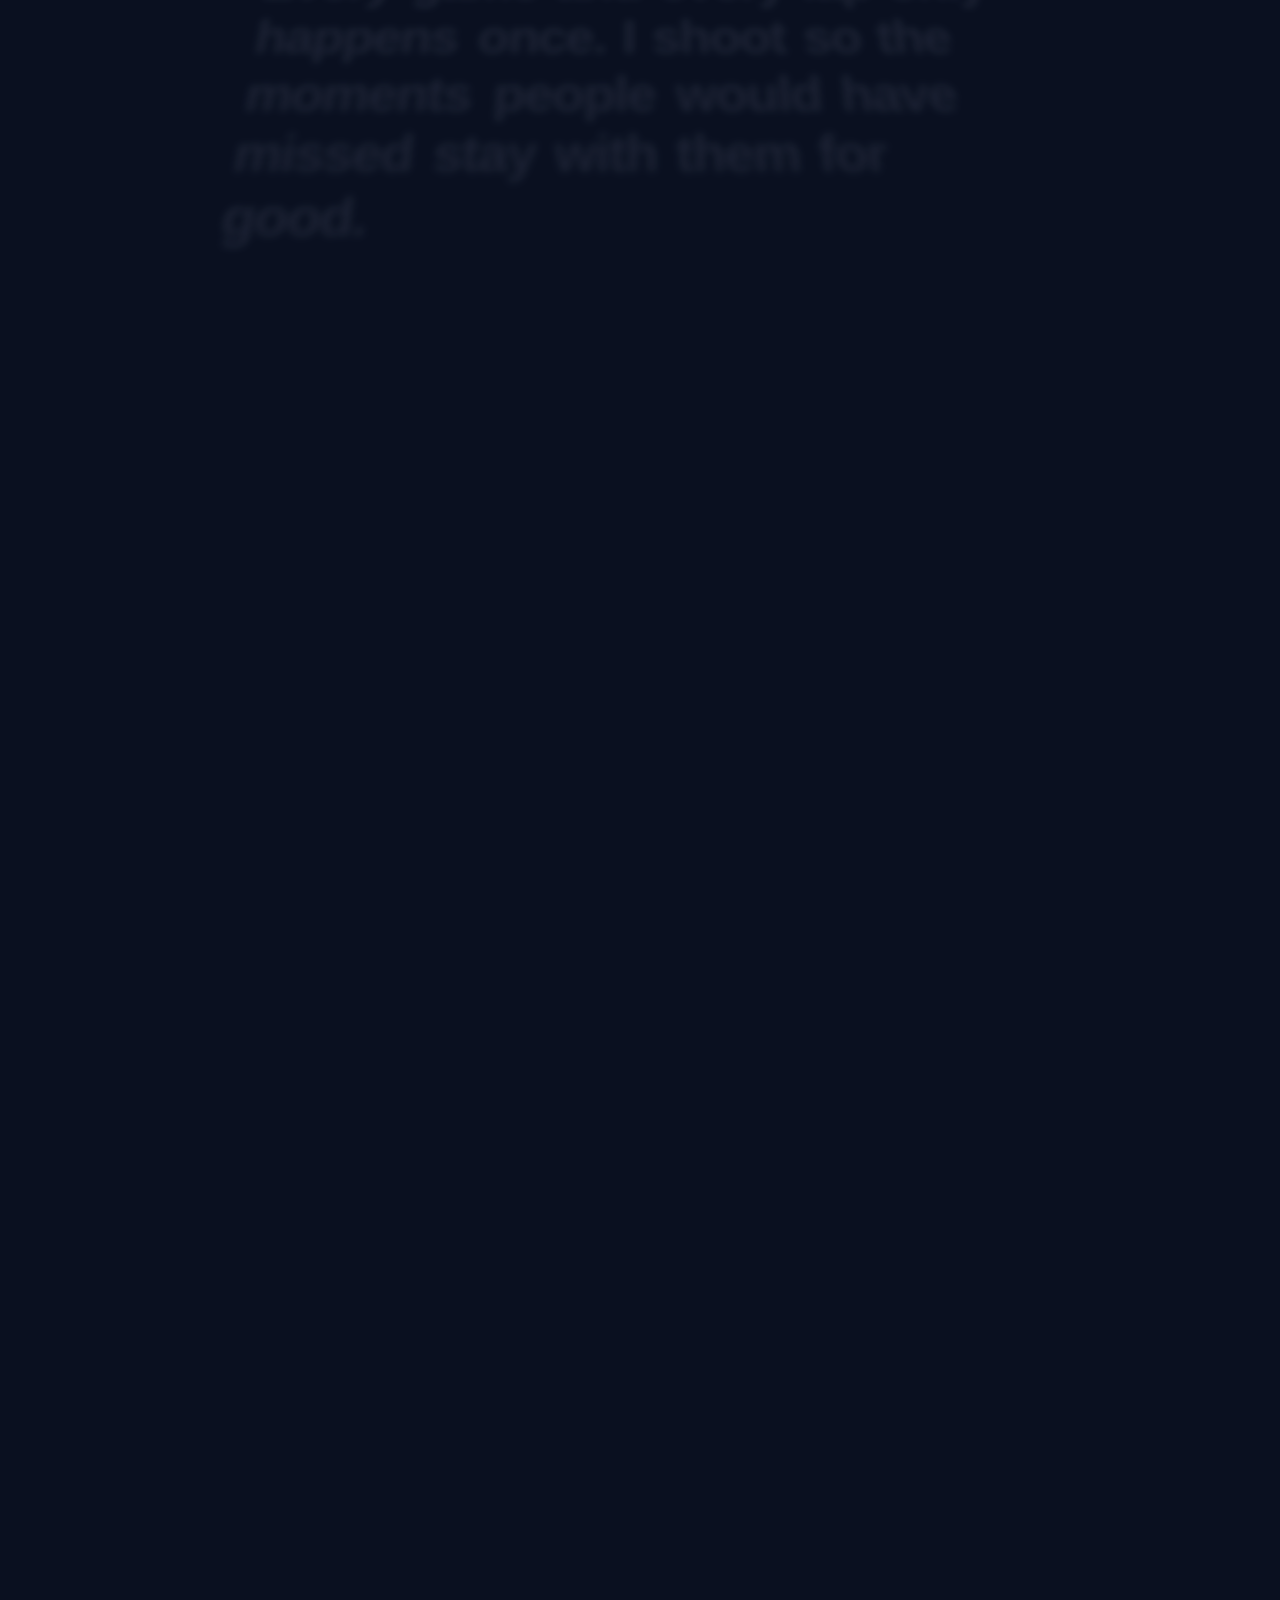
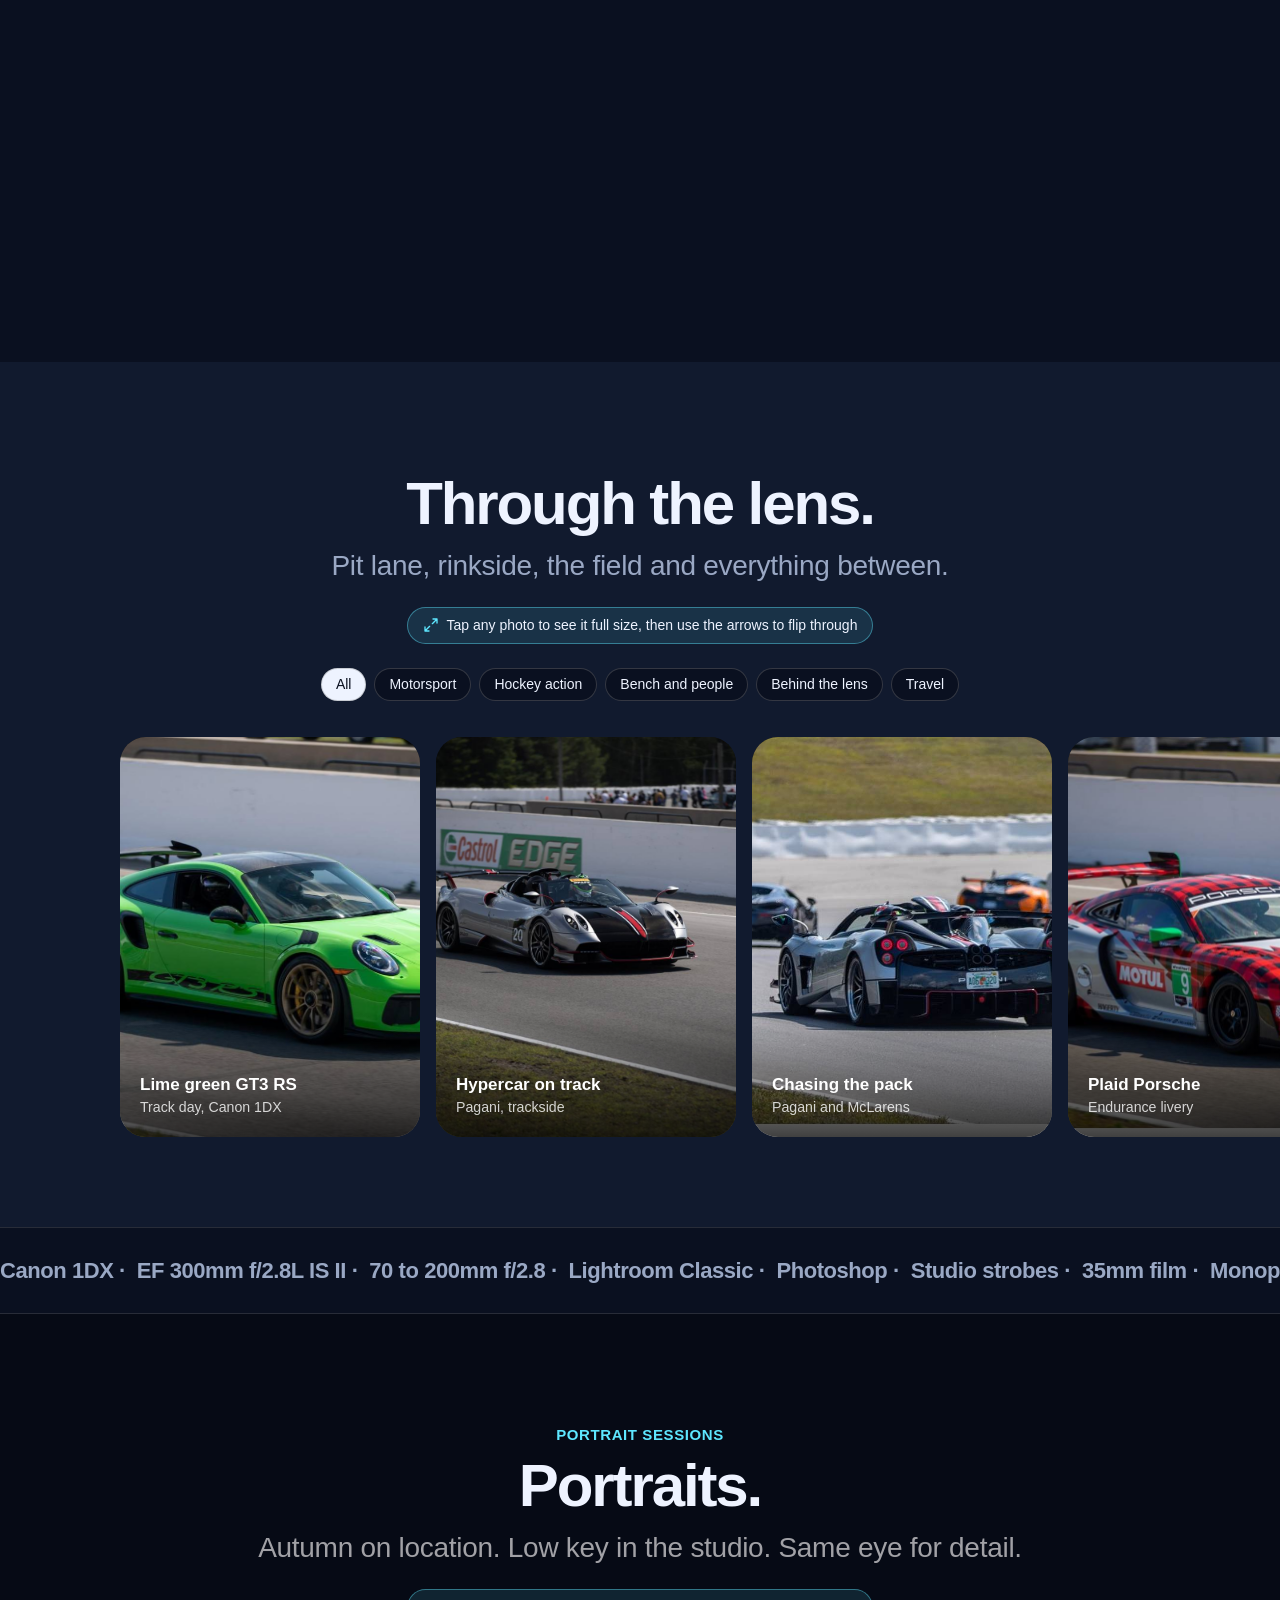
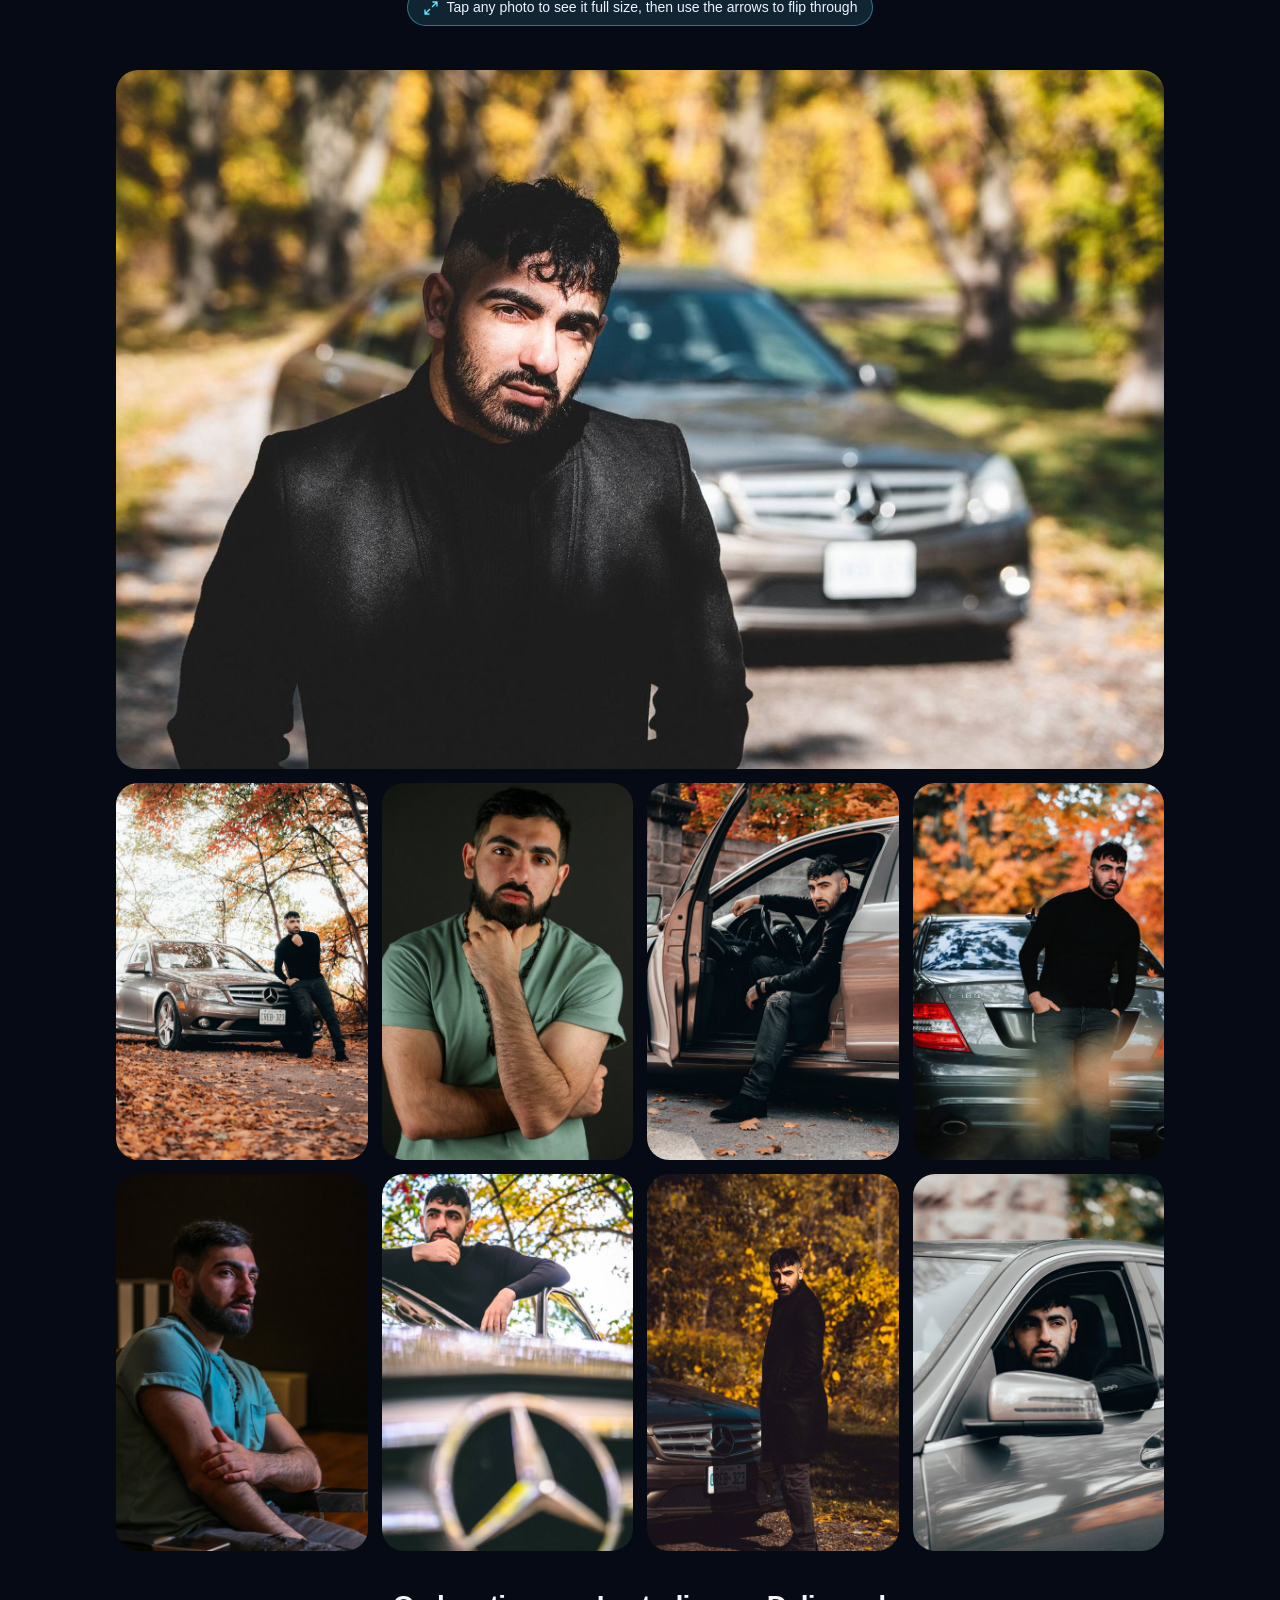
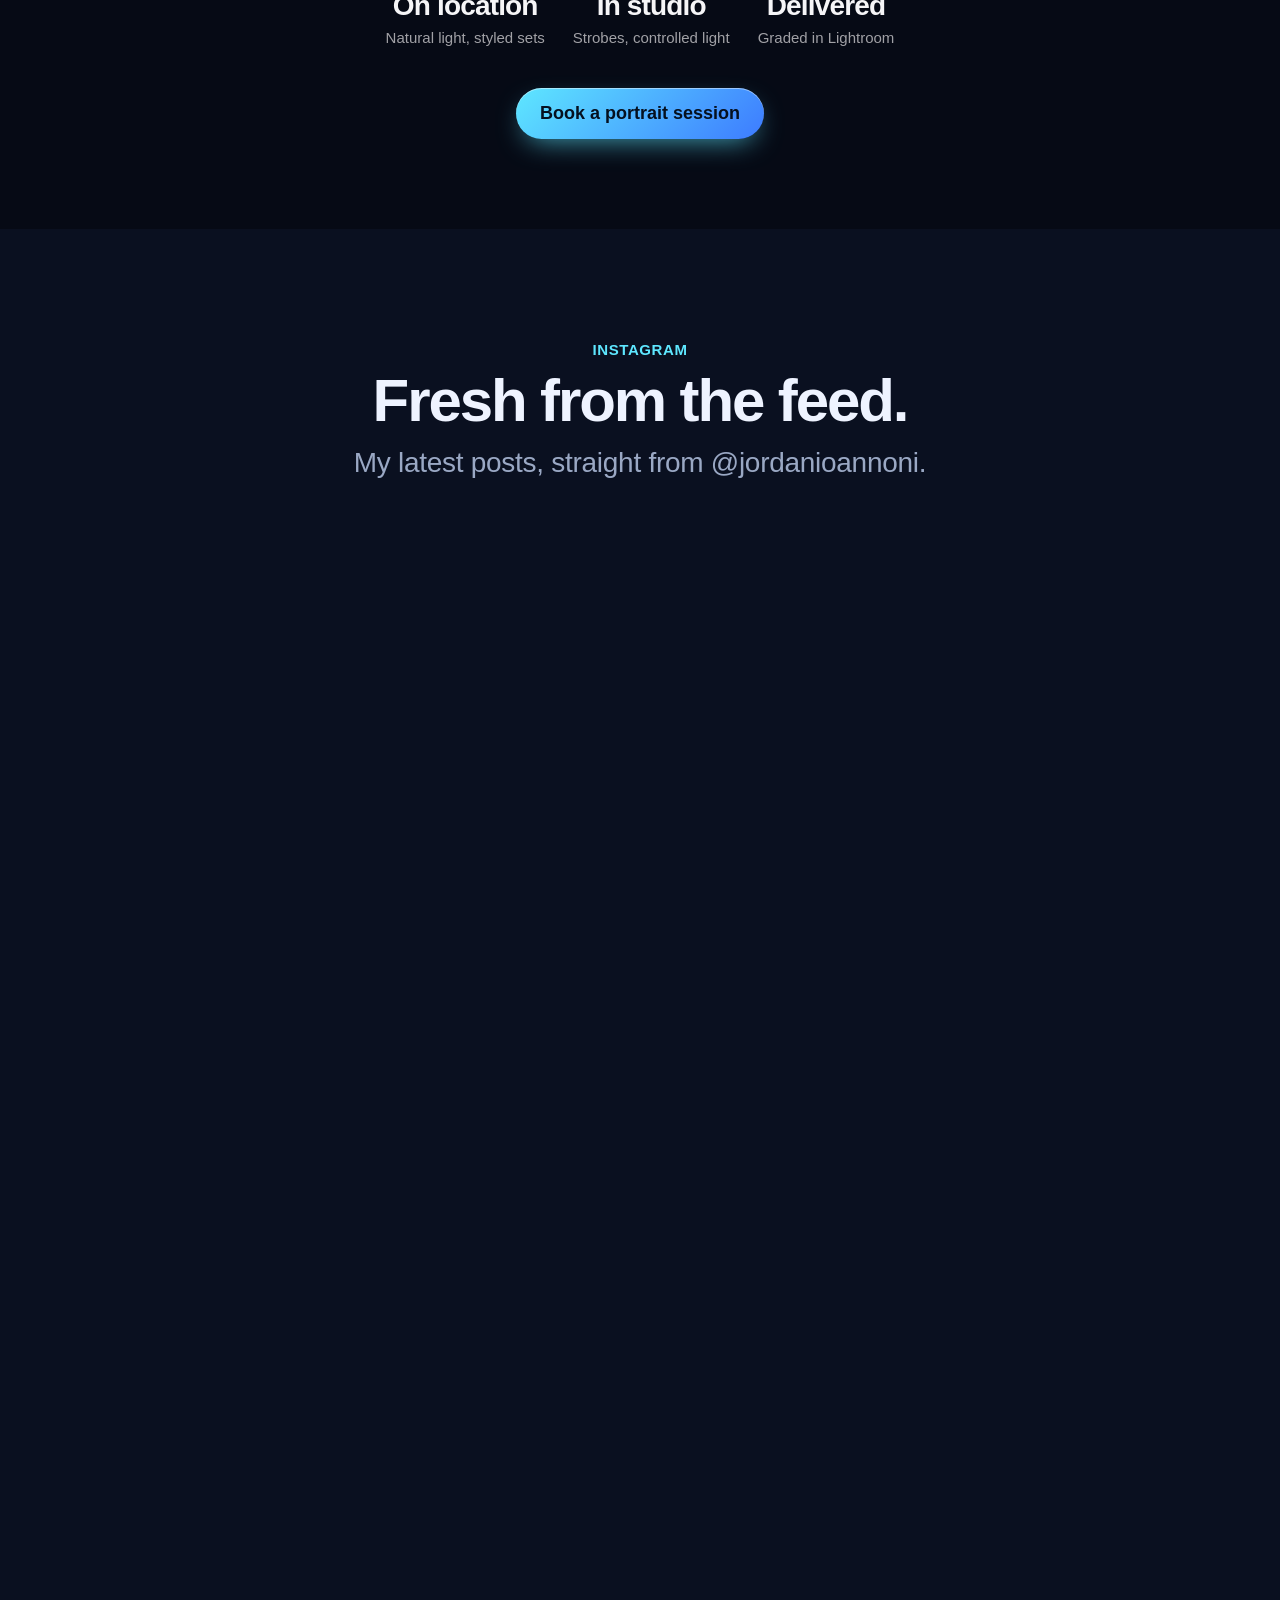
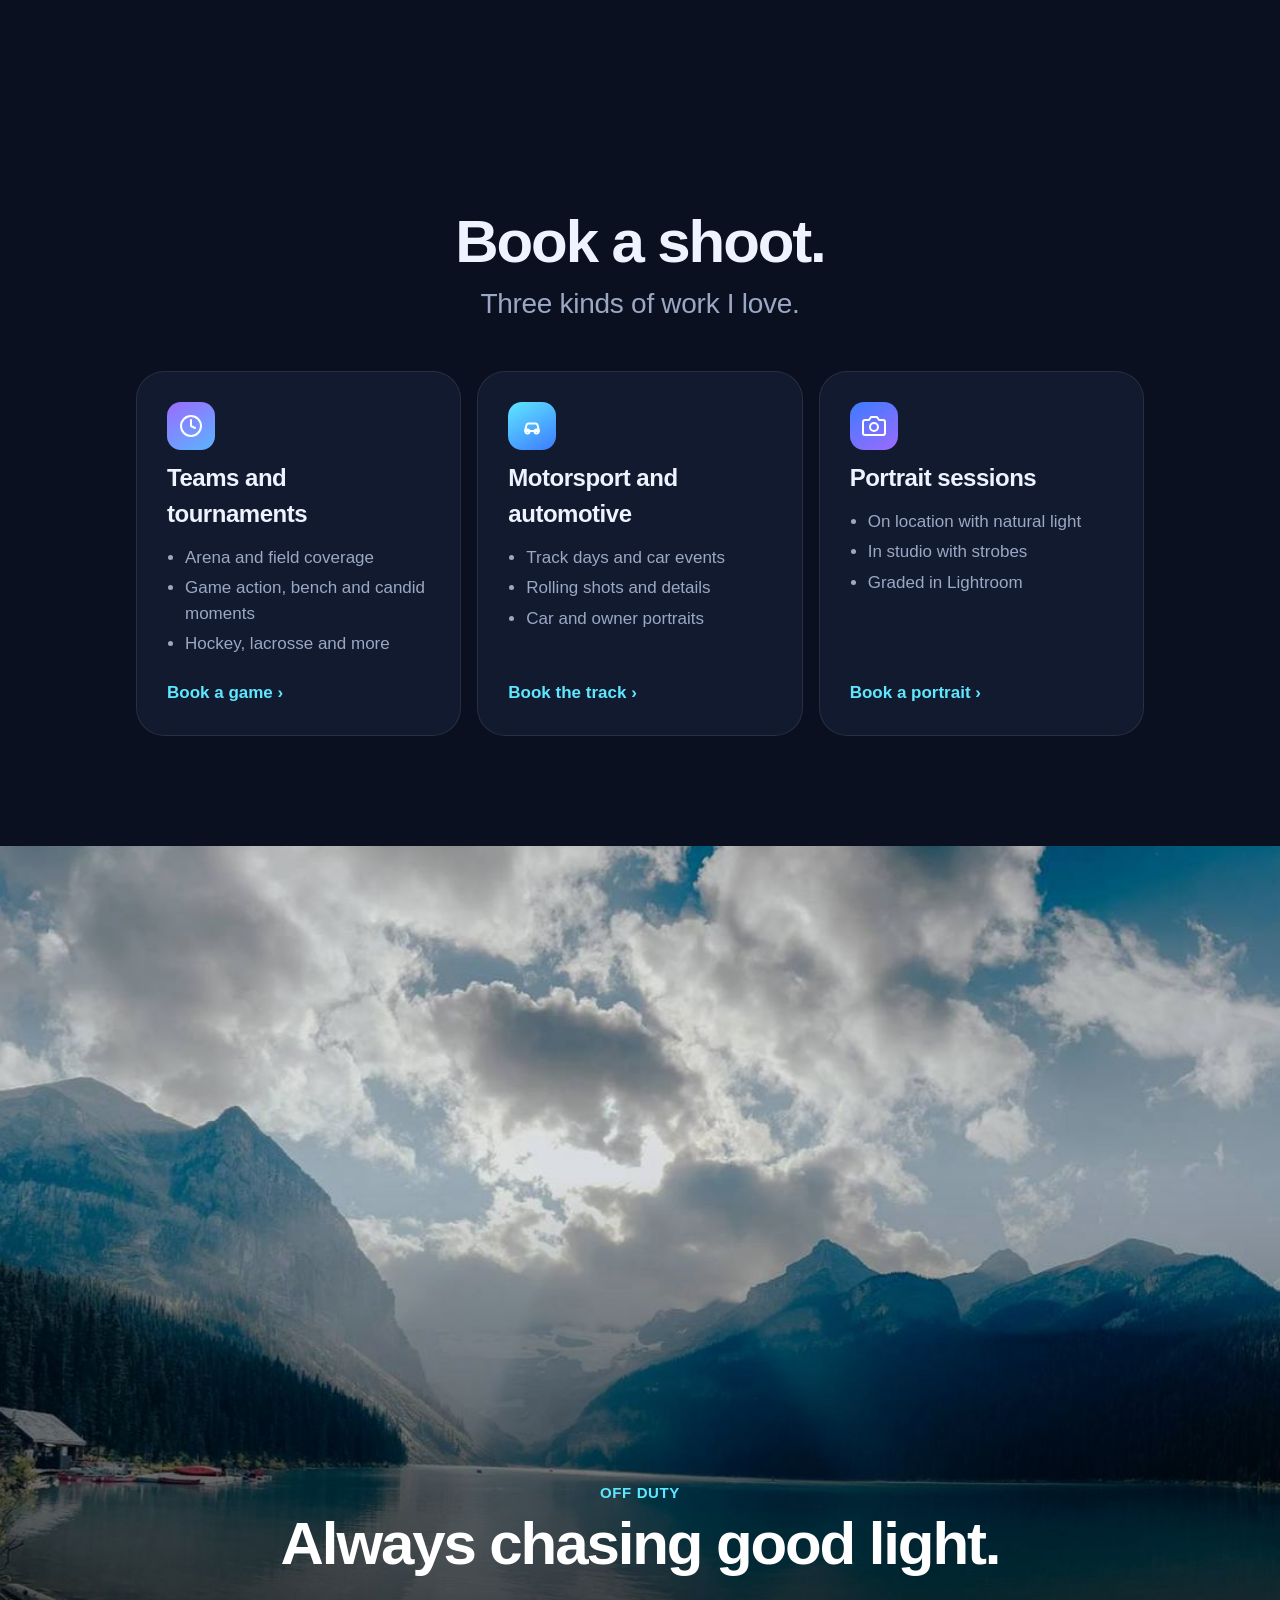
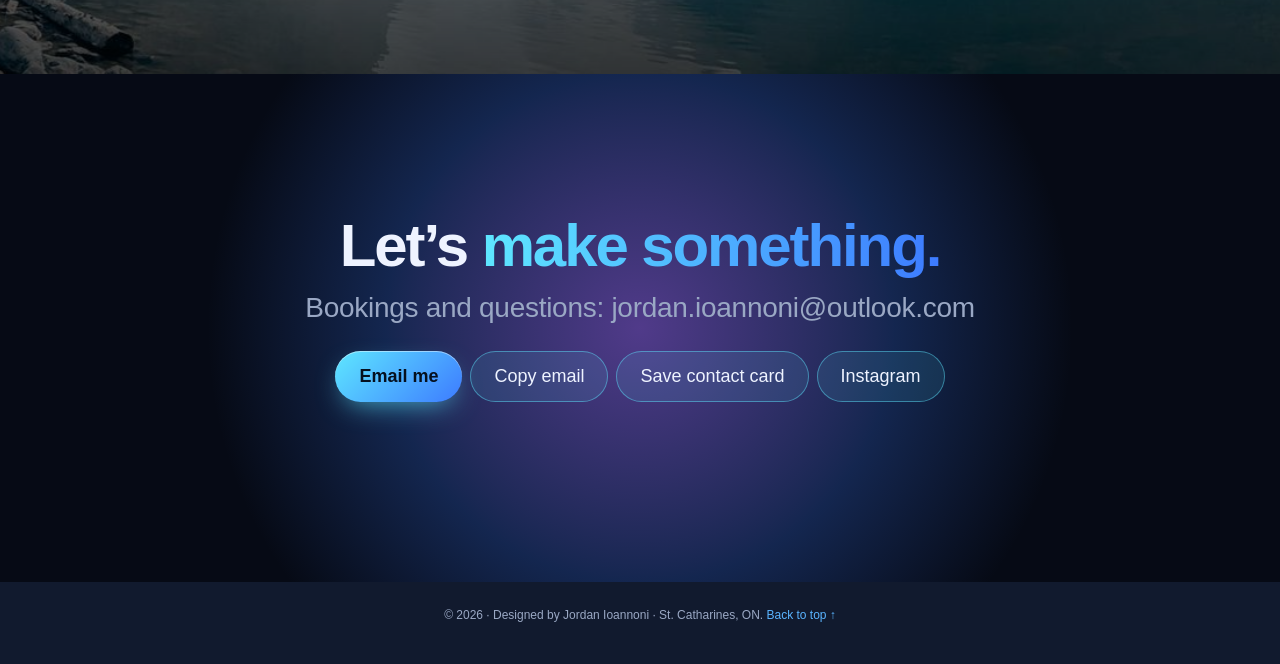
==== commit 93b7c792: "SEO: add sitemap.xml, robots.txt and richer search schema Co-Authored-By: Claude Opus 5.5 <noreply@a" ====
--- a/index.html
+++ b/index.html
@@ -10,7 +10,8 @@
 <meta property="og:image" content="https://jordanioannoni.com/gt3.jpg"><meta property="og:url" content="https://jordanioannoni.com/">
 <link rel="icon" href="favicon.png" type="image/png"><link rel="apple-touch-icon" href="apple-touch-icon.png">
 <link rel="canonical" href="https://jordanioannoni.com/">
-<script type="application/ld+json">{"@context":"https://schema.org","@type":"Person","name":"Jordan Ioannoni","url":"https://jordanioannoni.com","jobTitle":"Photographer","alumniOf":"Niagara College","address":{"@type":"PostalAddress","addressLocality":"St. Catharines","addressRegion":"ON","addressCountry":"CA"},"sameAs":["https://www.instagram.com/jordanioannoni/"]}</script>
+<script type="application/ld+json">{"@context":"https://schema.org","@type":"WebSite","name":"Jordan Ioannoni","alternateName":["Ioannoni Visuals","jordanioannoni.com"],"url":"https://jordanioannoni.com/"}</script>
+<script type="application/ld+json">{"@context":"https://schema.org","@type":"Person","name":"Jordan Ioannoni","alternateName":"Ioannoni Visuals","url":"https://jordanioannoni.com","jobTitle":"Photographer","alumniOf":"Niagara College","address":{"@type":"PostalAddress","addressLocality":"St. Catharines","addressRegion":"ON","addressCountry":"CA"},"sameAs":["https://www.instagram.com/jordanioannoni/"]}</script>
 <script>try{document.documentElement.dataset.theme=localStorage.getItem("ji-home-theme")||"dark"}catch(e){document.documentElement.dataset.theme="dark"}</script>
 <style>
 :root{--g1:#5ee7ff;--g2:#3d7bff;--g3:#9b6bff;--dk:#0a1020;--bg:#fff;--alt:#f5f5f7;--ink:#1d1d1f;--mute:#6e6e73;--link:#0066cc;--nav:rgba(255,255,255,.72);--dim:rgba(110,110,115,.35);color-scheme:light;box-sizing:border-box;padding-top:env(safe-area-inset-top,0px);padding-bottom:env(safe-area-inset-bottom,0px)}
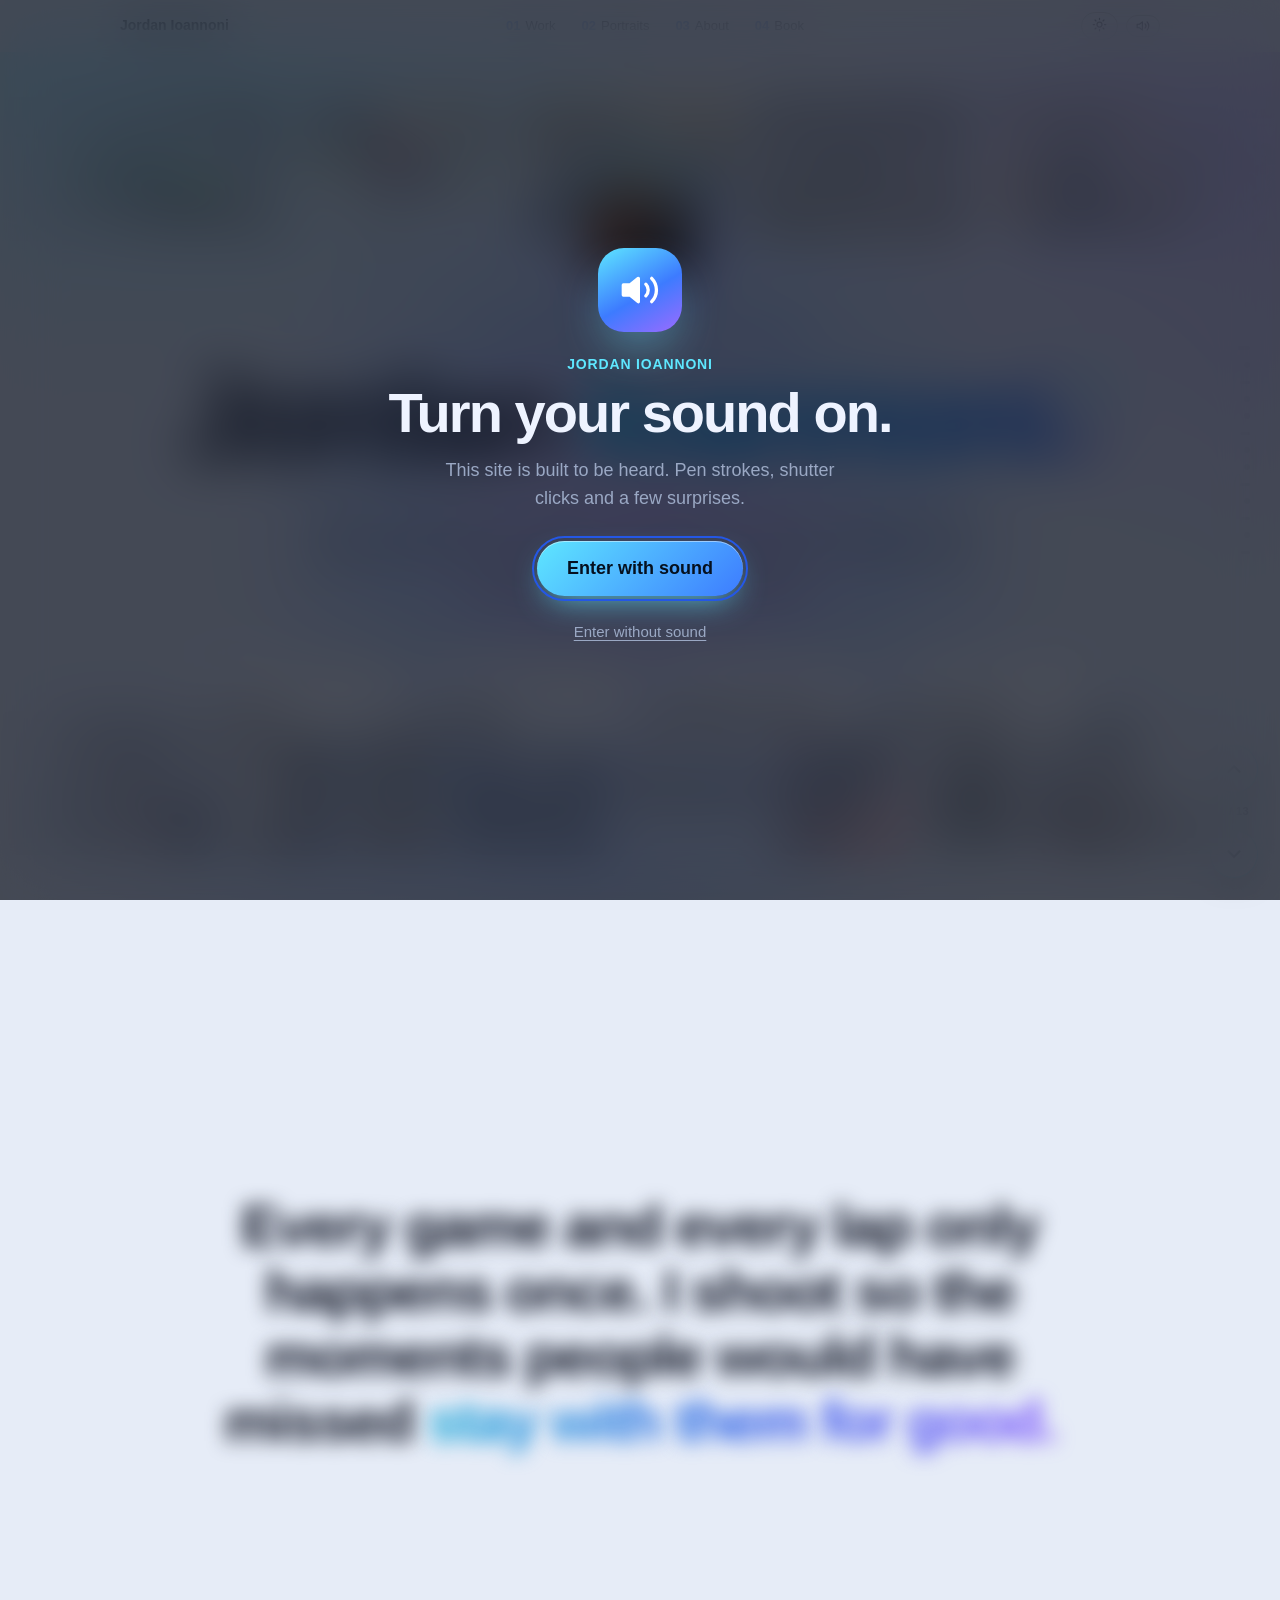
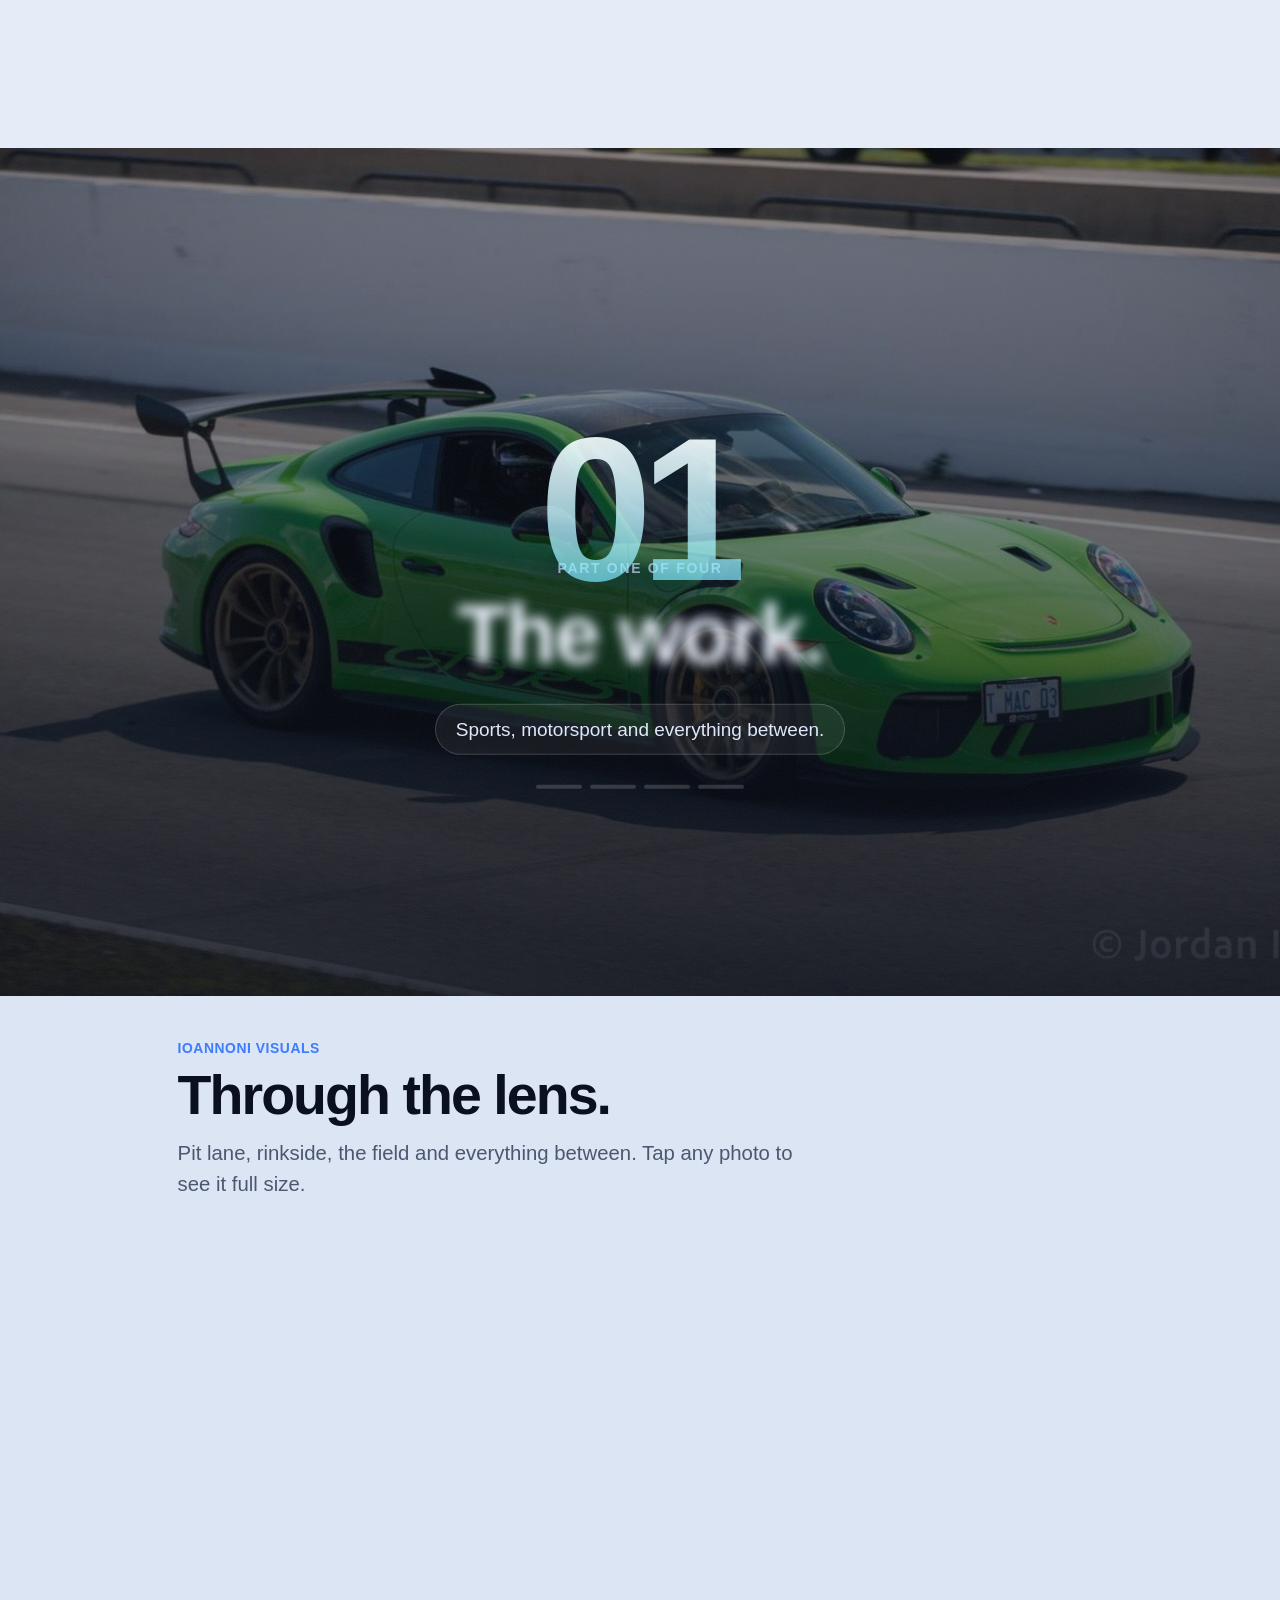
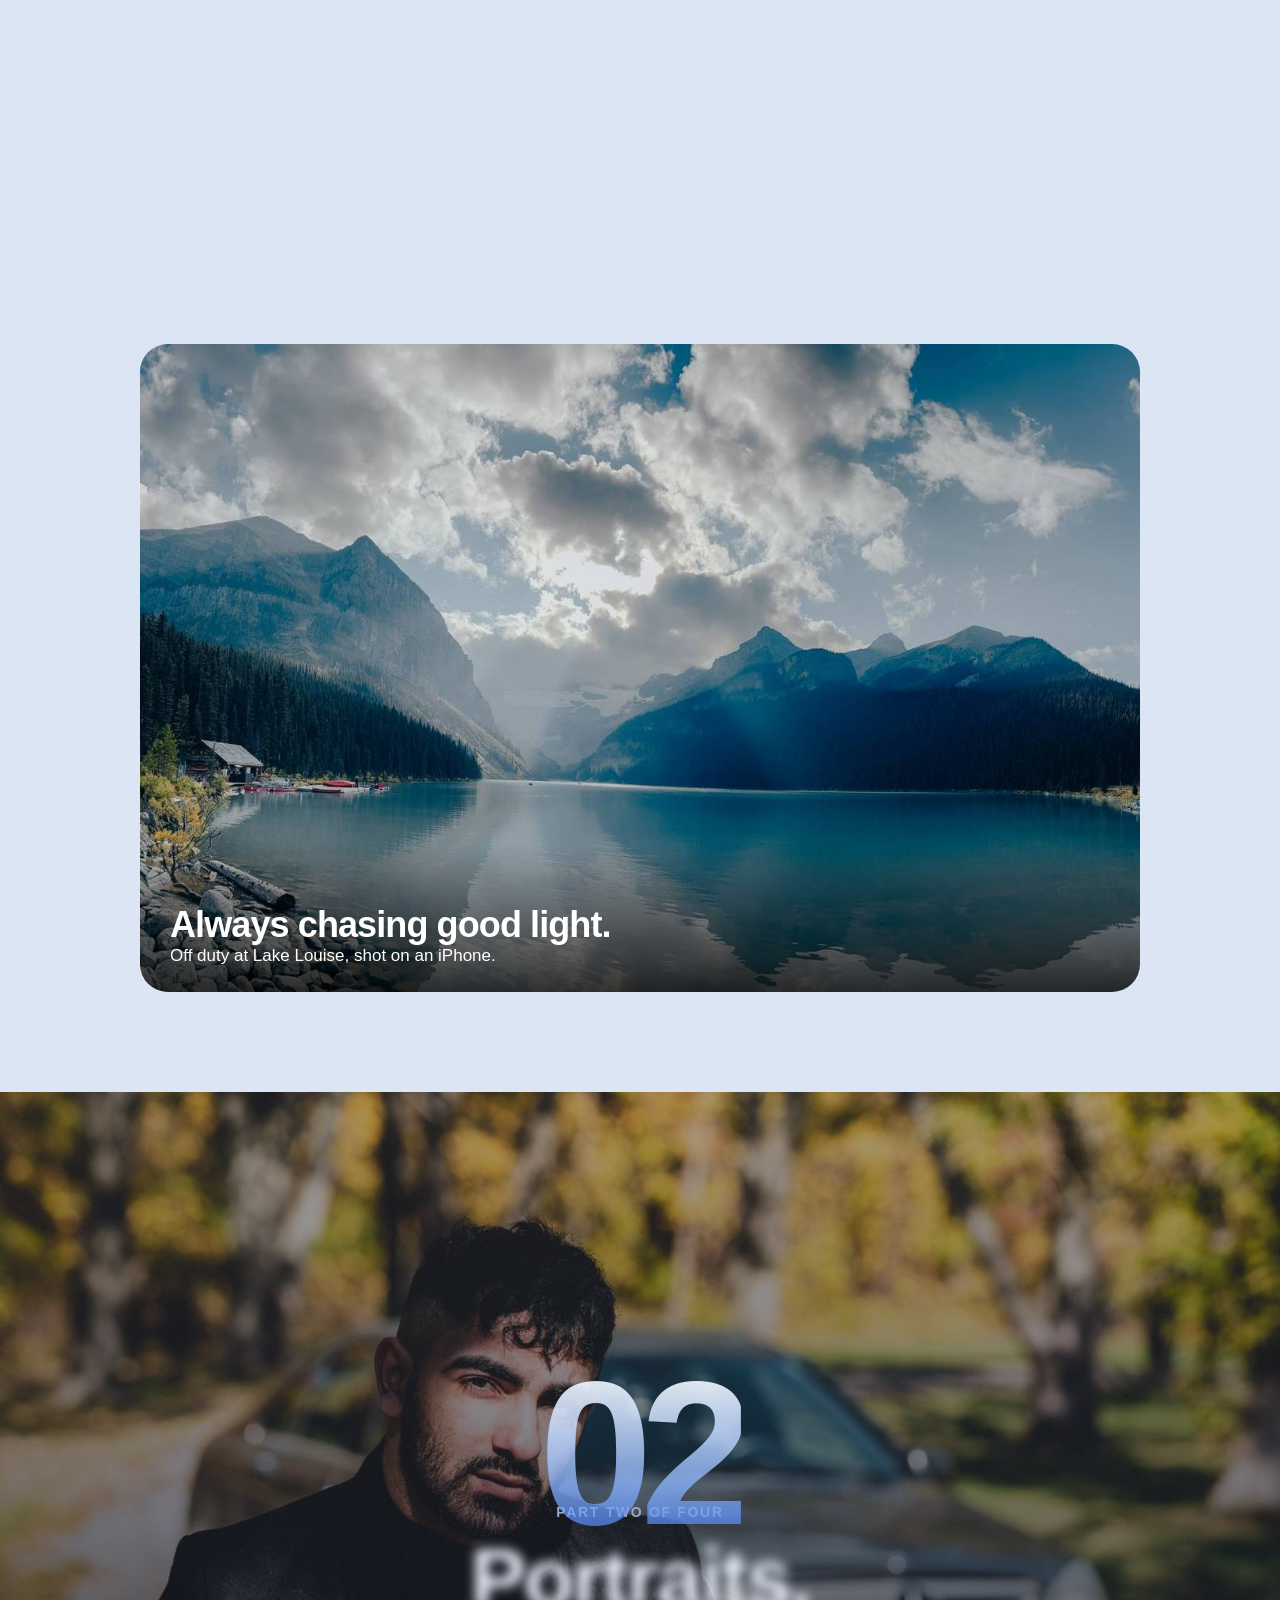
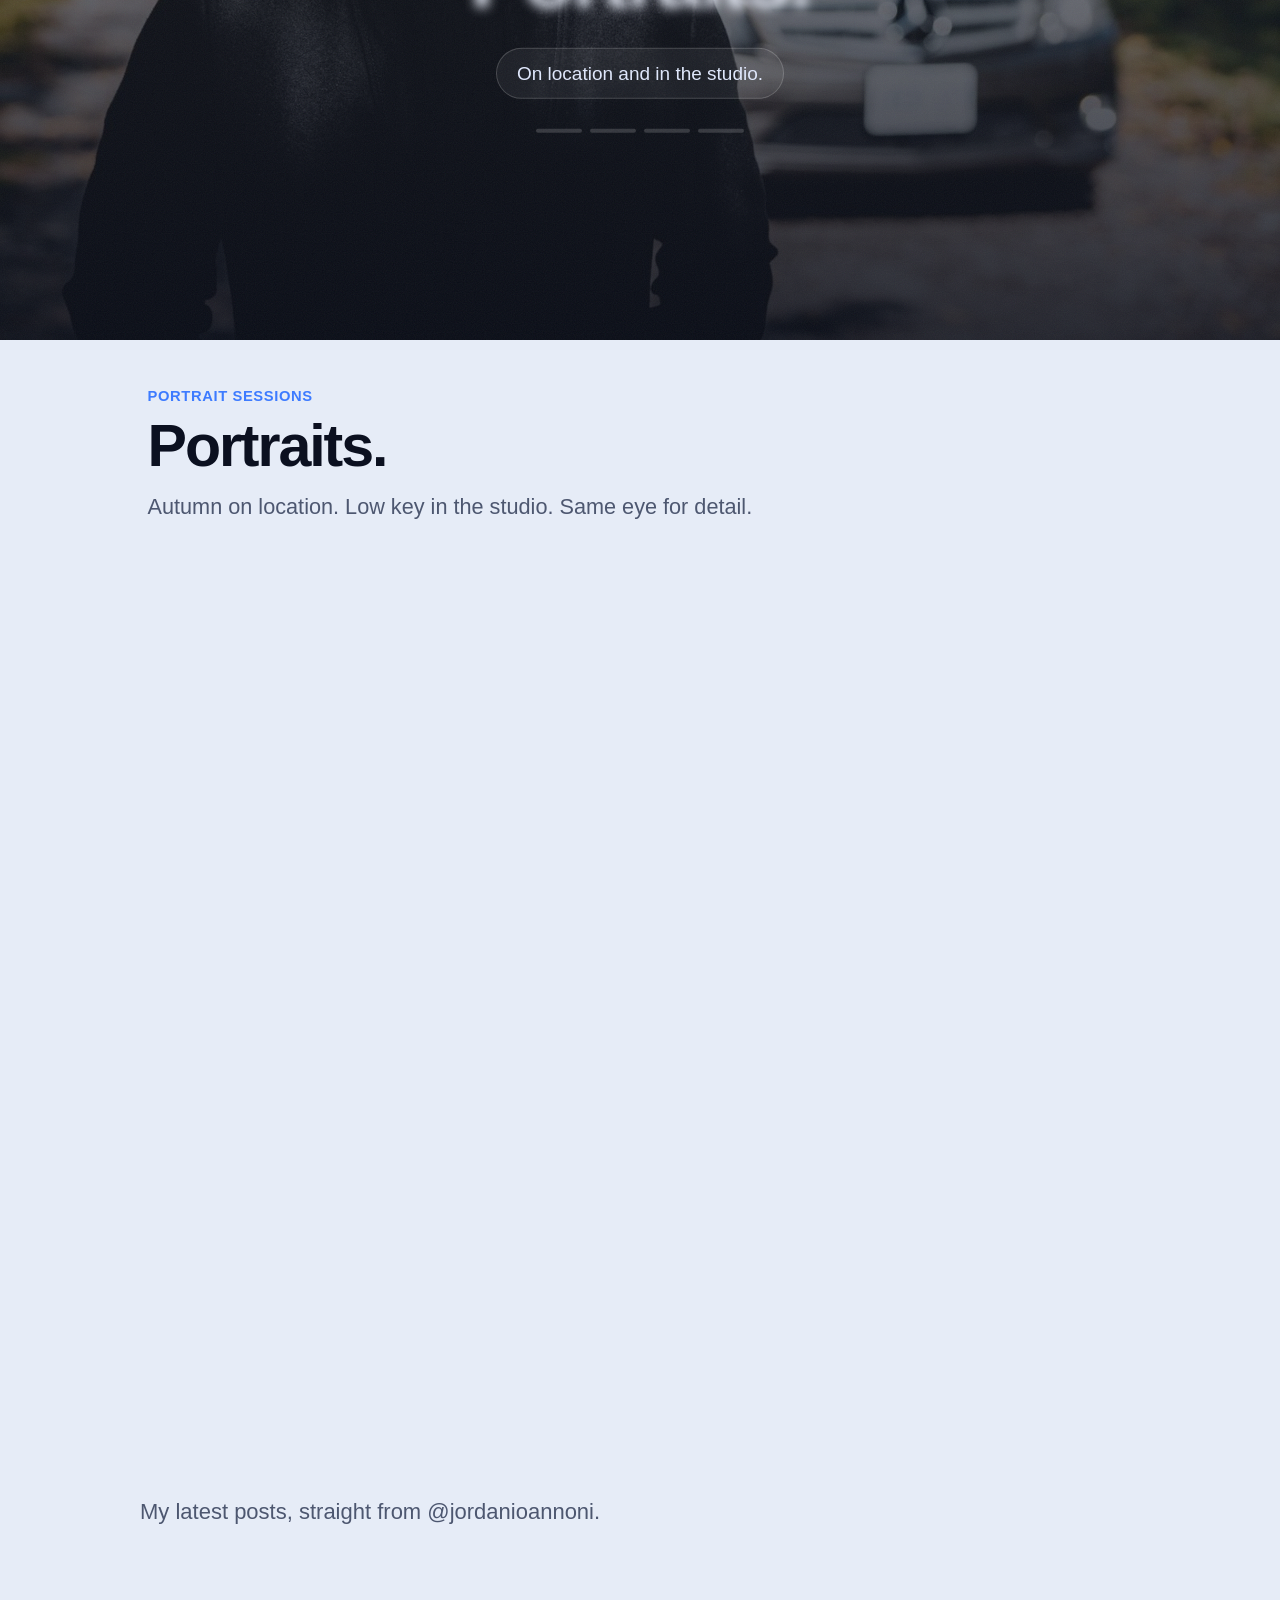
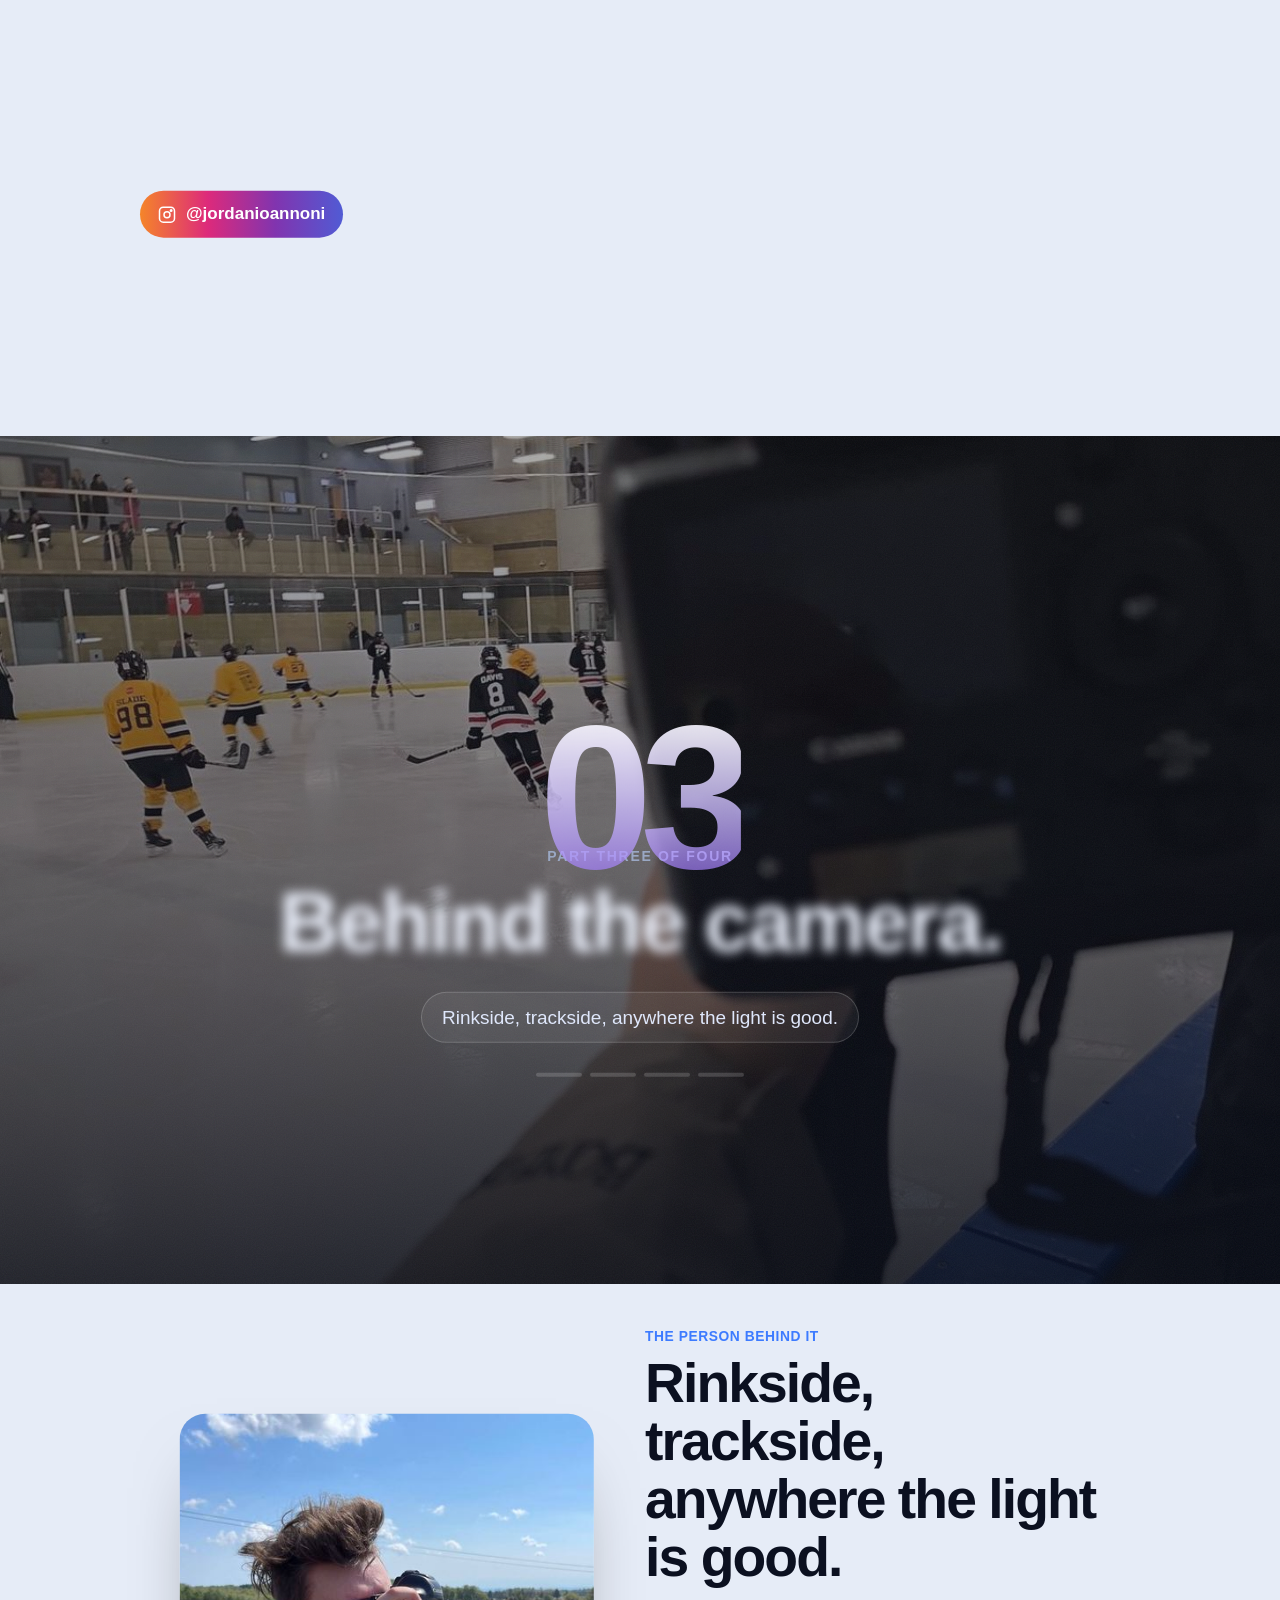
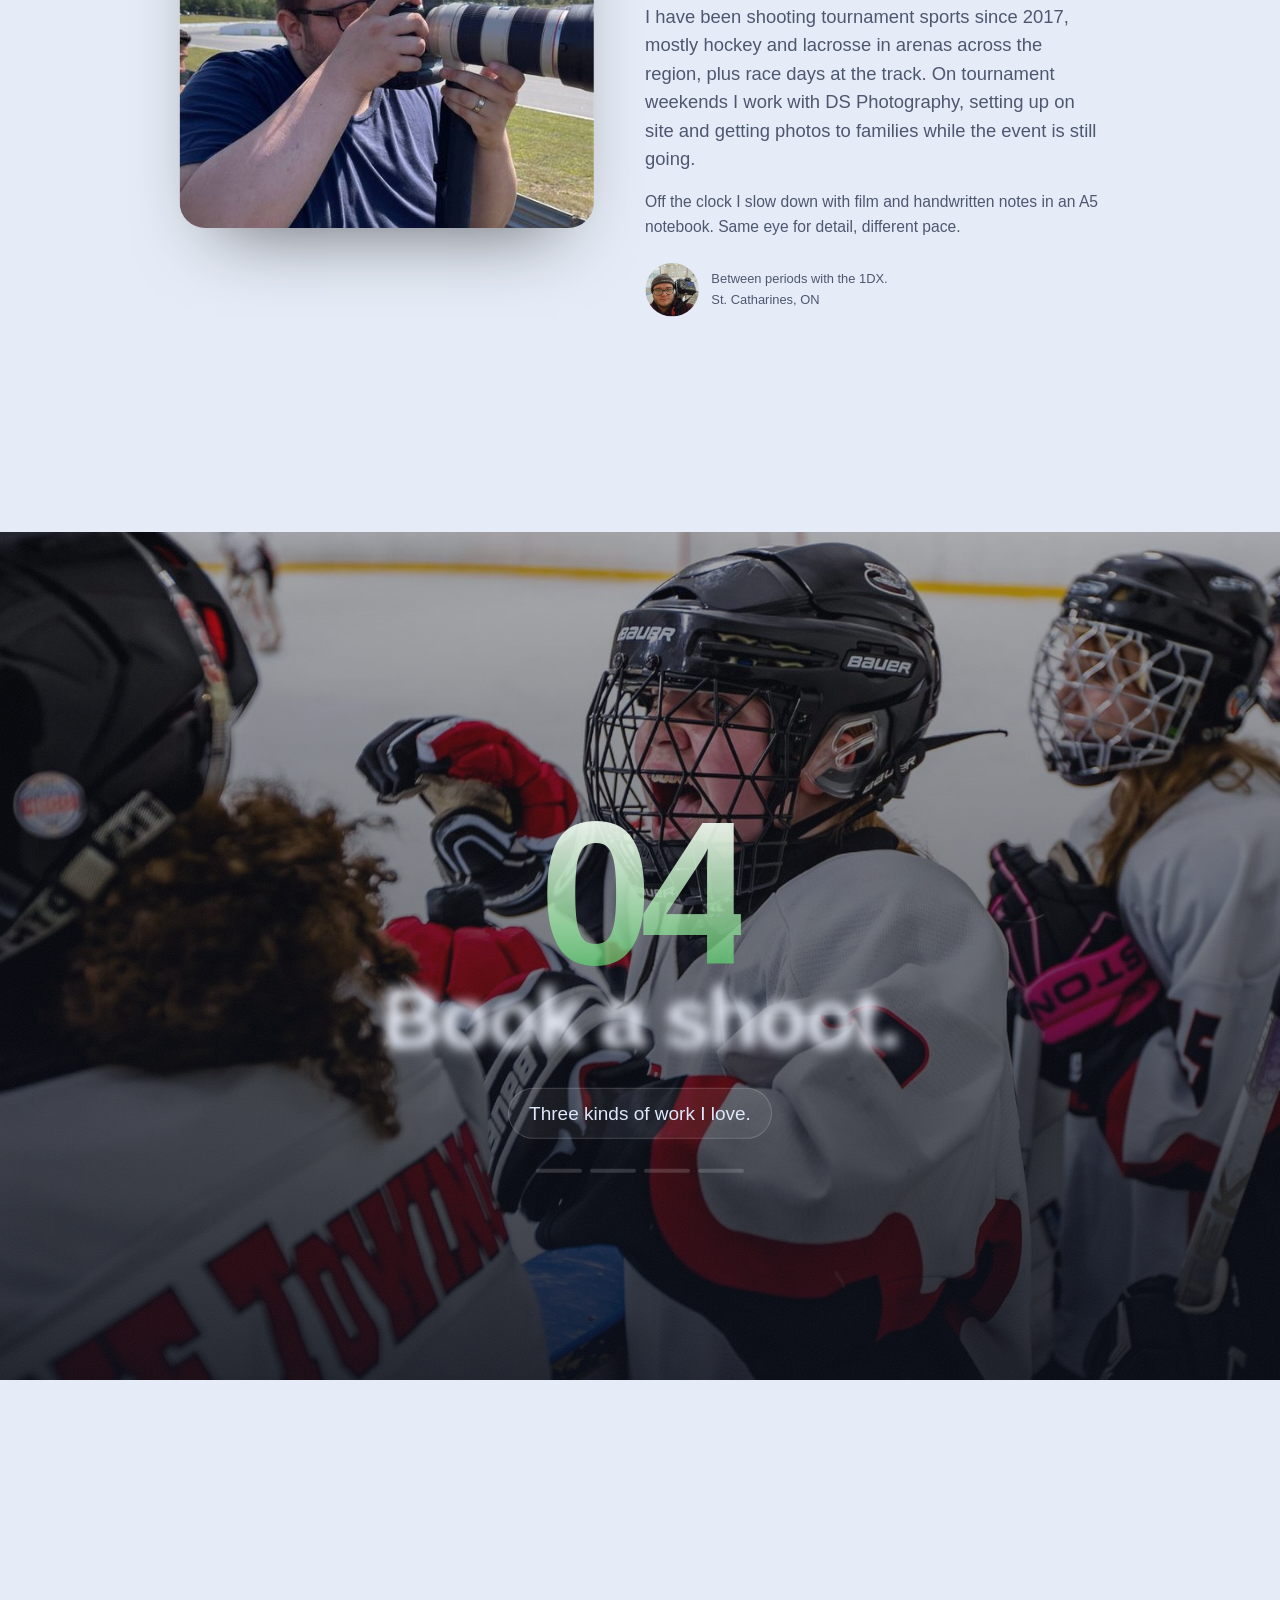
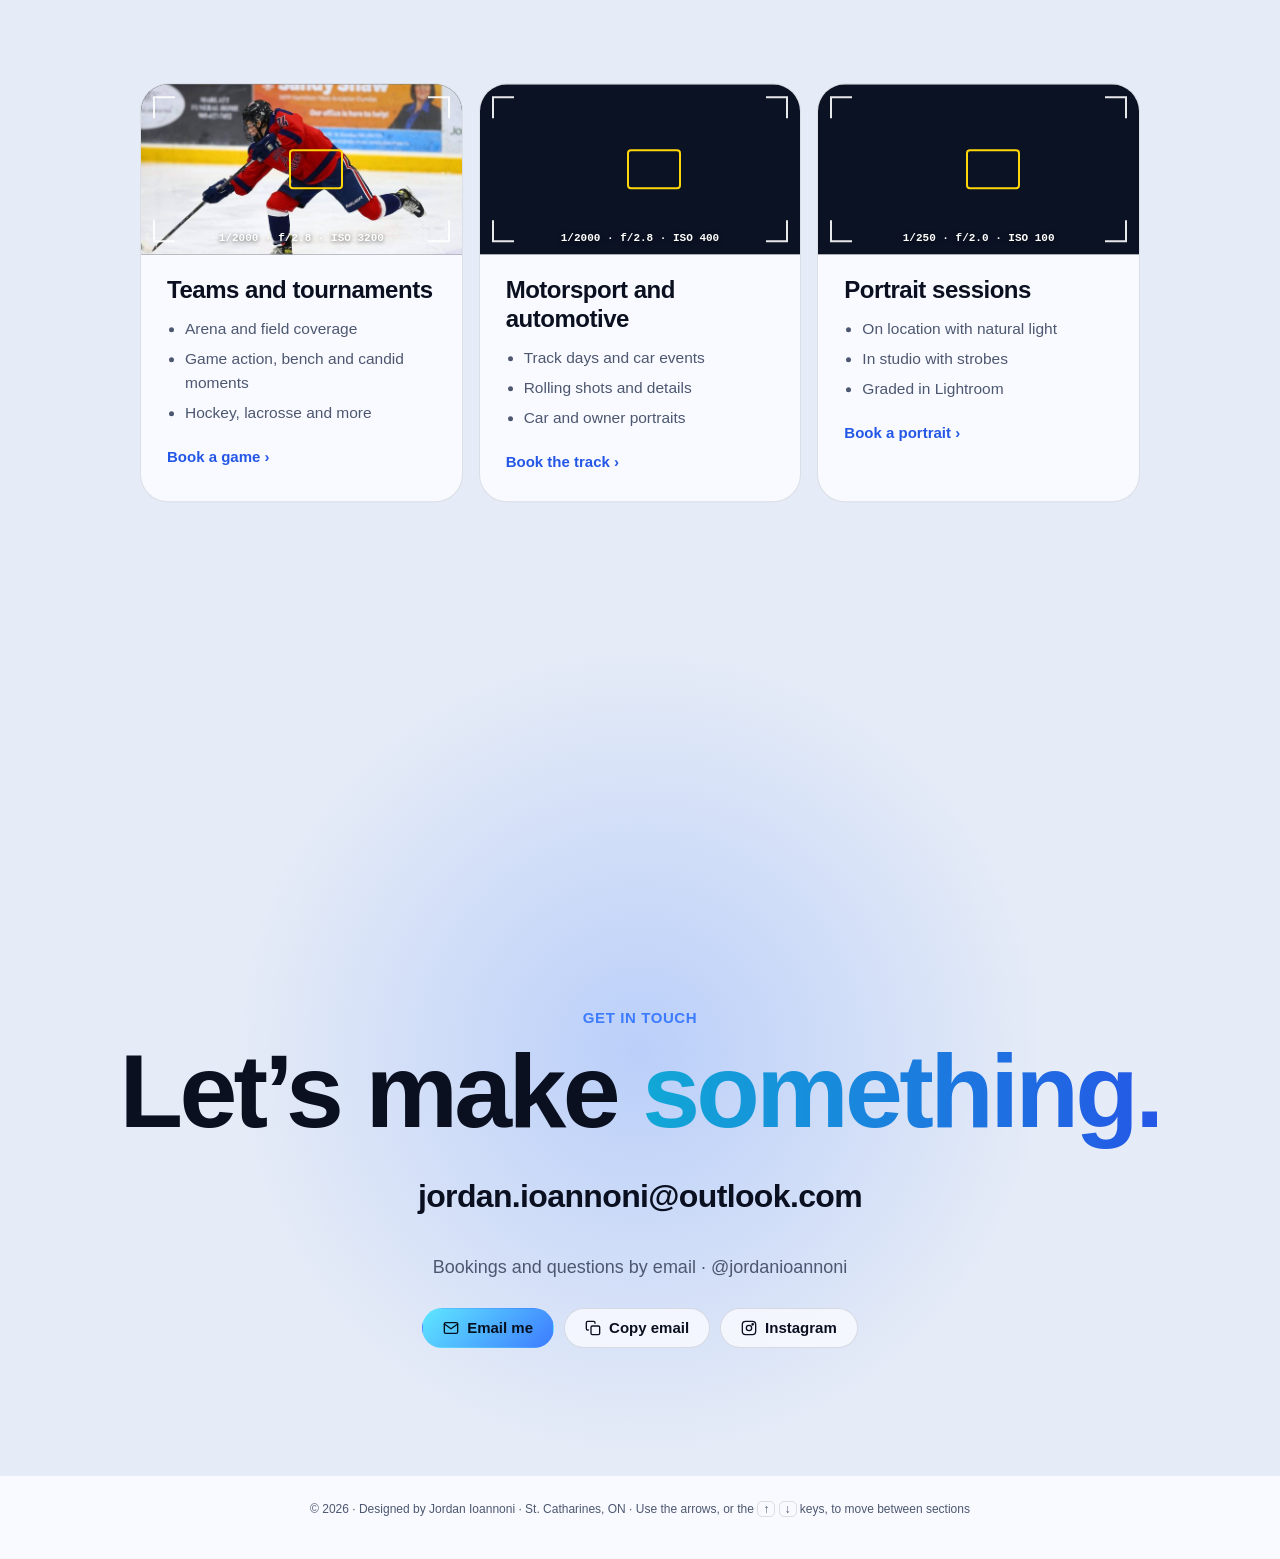
==== commit 867a7528: "Redesign homepage and portfolio in the assignment page style Co-Authored-By: Claude Opus 5.5 <norepl" ====
--- a/index.html
+++ b/index.html
@@ -5,410 +5,1041 @@
 <meta name="viewport" content="width=device-width, initial-scale=1, viewport-fit=cover">
 <title>Jordan Ioannoni | Sports, Motorsport and Portrait Photographer</title>
 <meta name="description" content="Jordan Ioannoni: sports, motorsport and portrait photographer in St. Catharines and the Niagara Region.">
-<meta property="og:title" content="Jordan Ioannoni | Portfolio"><meta property="og:description" content="Sports. Motorsport. Portraits."><meta property="og:type" content="website">
-<meta name="theme-color" content="#0a1020">
+<meta property="og:title" content="Jordan Ioannoni"><meta property="og:description" content="Jordan Ioannoni: sports, motorsport and portrait photographer in St. Catharines and the Niagara Region."><meta property="og:type" content="website">
 <meta property="og:image" content="https://jordanioannoni.com/gt3.jpg"><meta property="og:url" content="https://jordanioannoni.com/">
-<link rel="icon" href="favicon.png" type="image/png"><link rel="apple-touch-icon" href="apple-touch-icon.png">
+<meta name="theme-color" content="#e6ecf7">
+<link rel="icon" href="/favicon.png" type="image/png"><link rel="apple-touch-icon" href="/apple-touch-icon.png">
 <link rel="canonical" href="https://jordanioannoni.com/">
 <script type="application/ld+json">{"@context":"https://schema.org","@type":"WebSite","name":"Jordan Ioannoni","alternateName":["Ioannoni Visuals","jordanioannoni.com"],"url":"https://jordanioannoni.com/"}</script>
 <script type="application/ld+json">{"@context":"https://schema.org","@type":"Person","name":"Jordan Ioannoni","alternateName":"Ioannoni Visuals","url":"https://jordanioannoni.com","jobTitle":"Photographer","alumniOf":"Niagara College","address":{"@type":"PostalAddress","addressLocality":"St. Catharines","addressRegion":"ON","addressCountry":"CA"},"sameAs":["https://www.instagram.com/jordanioannoni/"]}</script>
-<script>try{document.documentElement.dataset.theme=localStorage.getItem("ji-home-theme")||"dark"}catch(e){document.documentElement.dataset.theme="dark"}</script>
+<script>try{document.documentElement.dataset.theme=localStorage.getItem("ji-home-theme")||"light"}catch(e){document.documentElement.dataset.theme="light"}</script>
 <style>
-:root{--g1:#5ee7ff;--g2:#3d7bff;--g3:#9b6bff;--dk:#0a1020;--bg:#fff;--alt:#f5f5f7;--ink:#1d1d1f;--mute:#6e6e73;--link:#0066cc;--nav:rgba(255,255,255,.72);--dim:rgba(110,110,115,.35);color-scheme:light;box-sizing:border-box;padding-top:env(safe-area-inset-top,0px);padding-bottom:env(safe-area-inset-bottom,0px)}
+:root{--g1:#5ee7ff;--g2:#3d7bff;--g3:#9b6bff;--dk:#0a1020;--bg:#fff;--alt:#f5f5f7;--ink:#1d1d1f;--mute:#6e6e73;--link:#0066cc;--nav:rgba(255,255,255,.72);--dim:rgba(110,110,115,.35);--line:rgba(128,128,128,.25);color-scheme:light}
 @media (prefers-color-scheme:dark){:root:not([data-theme="light"]){--bg:#0a1020;--alt:#111a2e;--ink:#eef3ff;--mute:#9aa8c4;--link:#5ab4ff;--nav:rgba(10,16,32,.78);--dk:#060a15;--dim:rgba(154,168,196,.22);color-scheme:dark}}
 :root[data-theme="dark"]{--bg:#0a1020;--alt:#111a2e;--ink:#eef3ff;--mute:#9aa8c4;--link:#5ab4ff;--nav:rgba(10,16,32,.78);--dk:#060a15;--dim:rgba(154,168,196,.22);color-scheme:dark}
-html{scroll-padding-top:calc(env(safe-area-inset-top,0px) + 48px)}
 *{box-sizing:border-box}
-body{margin:0;background:var(--bg);color:var(--ink);font:17px/1.5 -apple-system,"SF Pro Display","Helvetica Neue",Helvetica,Arial,sans-serif;-webkit-font-smoothing:antialiased;overflow-x:hidden}
-body::before{content:"";position:fixed;inset:0 0 auto;height:env(safe-area-inset-top,0px);background:var(--nav);backdrop-filter:blur(20px);-webkit-backdrop-filter:blur(20px);z-index:50}
+html{scroll-padding-top:56px}
+body{margin:0;background:var(--bg);color:var(--ink);font:17px/1.55 -apple-system,"SF Pro Display","Helvetica Neue",Helvetica,Arial,sans-serif;-webkit-font-smoothing:antialiased;overflow-x:hidden}
 a{color:var(--link);text-decoration:none}
-nav{position:sticky;top:env(safe-area-inset-top,0px);z-index:40;height:48px;display:flex;align-items:center;justify-content:space-between;gap:16px;padding:0 max(16px,calc(50% - 480px));background:var(--nav);backdrop-filter:saturate(180%) blur(20px);-webkit-backdrop-filter:saturate(180%) blur(20px);font-size:13px}
-nav.sc{box-shadow:0 1px 0 rgba(128,128,128,.25)}
-nav .brand{font-size:16px;font-weight:700;letter-spacing:-.02em;color:var(--ink)}
-nav .l{display:flex;gap:24px}nav .l a{color:var(--ink);opacity:.8}nav .l a:hover{opacity:1}
+img{max-width:100%}
+:focus-visible{outline:2px solid var(--link);outline-offset:3px}
+#sp{position:fixed;top:0;left:0;right:0;height:3px;background:linear-gradient(90deg,var(--g1),var(--g2),var(--g3));transform-origin:0 50%;transform:scaleX(0);z-index:45}
+nav{position:sticky;top:0;z-index:40;height:52px;display:flex;align-items:center;justify-content:space-between;gap:12px;padding:0 max(16px,calc(50% - 520px));background:var(--nav);backdrop-filter:saturate(180%) blur(20px);-webkit-backdrop-filter:saturate(180%) blur(20px);font-size:13px;transition:box-shadow .3s}
+nav.sc{box-shadow:0 1px 0 var(--line)}
+nav .brand{color:var(--ink);font-weight:700;font-size:14px;white-space:nowrap}
+nav .ch{display:flex;gap:4px}
+nav .ch a{color:var(--ink);opacity:.7;padding:5px 11px;border-radius:99px;white-space:nowrap;transition:background .3s,opacity .3s}
+nav .ch a b{font-weight:700;margin-right:5px;color:var(--g1)}
+nav .ch a:hover{opacity:1}
+nav .ch a.on{opacity:1;background:color-mix(in srgb,var(--g2) 20%,transparent)}
+nav .r{display:flex;gap:8px;align-items:center}
 nav button{background:none;border:1px solid rgba(128,128,128,.4);color:var(--ink);border-radius:99px;padding:3px 10px;font:inherit;cursor:pointer}
-nav .r{display:flex;align-items:center;gap:8px}#mb{display:none;padding:5px 9px;line-height:0}
-@media (max-width:640px){#mb{display:inline-block}nav .l{display:none;position:absolute;top:48px;left:0;right:0;flex-direction:column;gap:0;padding:6px 20px 14px;background:var(--bg);box-shadow:0 12px 24px -12px rgba(0,0,0,.35)}nav.open .l{display:flex}nav .l a{padding:13px 2px;font-size:17px;opacity:1;border-bottom:1px solid rgba(128,128,128,.2)}nav .l a:last-child{border-bottom:0}}
-.dk{background:var(--dk);color:#eef3ff}
-section{position:relative}
-.c{text-align:center;padding:0 20px}
+@media (max-width:900px){nav .ch a span{display:none}nav .ch a b{margin:0}nav .ch a{padding:5px 9px}}
+@media (max-width:520px){nav .brand{display:none}}
+.wrap{max-width:1040px;margin:0 auto;padding:0 20px}
 .eyebrow{color:var(--g1);font-weight:600;font-size:15px;letter-spacing:.04em;text-transform:uppercase;margin:0 0 8px}
-h1,h2{margin:0;letter-spacing:-.035em;line-height:1.05;font-weight:700}
-h1{font-size:clamp(44px,10vw,108px)}h2{font-size:clamp(32px,5.6vw,60px)}
-.sub{font-size:clamp(20px,3vw,28px);color:var(--mute);margin:10px auto 14px;letter-spacing:-.01em}
-.lead{max-width:640px;margin:0 auto 18px;color:var(--mute)}
-.links{display:flex;gap:26px;justify-content:center;font-size:20px}
-.vh{position:absolute;width:1px;height:1px;overflow:hidden;clip:rect(0 0 0 0);white-space:nowrap}
-.sigw{position:relative;width:min(620px,86vw);aspect-ratio:1200/643;margin:6px auto 4px}
-.sigc{display:block;width:100%;height:100%}
+:root[data-theme="light"] .eyebrow{color:var(--g2)}
+h1,h2,h3{margin:0;letter-spacing:-.035em;line-height:1.05;font-weight:700}
+h1{font-size:clamp(48px,11vw,120px)}h2{font-size:clamp(34px,5.6vw,60px)}h3{font-size:24px;letter-spacing:-.02em;line-height:1.2}
 .grad{background:linear-gradient(90deg,var(--g1),var(--g2),var(--g3),var(--g1));background-size:300% 100%;-webkit-background-clip:text;background-clip:text;color:transparent;animation:flow 8s linear infinite}
 @keyframes flow{to{background-position:300% 0}}
-.hero{padding-top:64px;min-height:105vh;overflow:hidden}
-.vf{position:relative;margin:44px auto 0;width:min(760px,90vw);aspect-ratio:16/10;border-radius:22px;overflow:hidden;background:radial-gradient(circle at 70% 30%,#4a3a6a,#16121f 60%,#08070b);box-shadow:0 50px 100px -30px rgba(0,0,0,.6);color:#fff;will-change:transform}
-.vf img,.tile img{position:absolute;inset:0;width:100%;height:100%;object-fit:cover}
-.vf i{position:absolute;width:30px;height:30px;border:0 solid #fff;opacity:.85}
-.vf i:nth-of-type(1){top:6%;left:5%;border-width:2px 0 0 2px}.vf i:nth-of-type(2){top:6%;right:5%;border-width:2px 2px 0 0}.vf i:nth-of-type(3){bottom:12%;left:5%;border-width:0 0 2px 2px}.vf i:nth-of-type(4){bottom:12%;right:5%;border-width:0 2px 2px 0}
-.fb{position:absolute;width:20%;height:26%;border:2px solid #ffd60a;border-radius:4px;animation:af 5s ease-in-out infinite}
-@keyframes af{0%{left:10%;top:15%;opacity:.5}30%{left:55%;top:50%}55%{left:38%;top:30%;border-color:#ffd60a}65%,90%{left:38%;top:30%;border-color:#30d158;box-shadow:0 0 18px #30d158}100%{left:10%;top:15%;opacity:.5}}
-.hud{position:absolute;bottom:3.5%;left:0;right:0;text-align:center;font:600 13px ui-monospace,Menlo,monospace;letter-spacing:.06em;opacity:.9}
-.vis img{position:absolute;inset:0;width:100%;height:100%;object-fit:cover}
-.tile{cursor:zoom-in;background:#111}
-#sp{position:fixed;top:env(safe-area-inset-top,0px);left:0;right:0;height:3px;background:linear-gradient(90deg,var(--g1),var(--g2),var(--g3));transform-origin:0 50%;transform:scaleX(0);z-index:45}
-.about{padding:110px 20px}
-.ab{max-width:980px;margin:0 auto;display:grid;grid-template-columns:1fr 1fr;gap:48px;align-items:center}
-.ph{border-radius:32px;overflow:hidden;aspect-ratio:4/5;position:relative;box-shadow:0 40px 80px -30px rgba(0,0,0,.45)}
-.ph img,.lake img{position:absolute;inset:0;width:100%;height:100%;object-fit:cover;will-change:transform}
-.ab h2{font-size:clamp(30px,4.6vw,52px)}.ab .b{color:var(--mute);font-size:19px;margin:14px 0 0}
-.sm{display:flex;gap:14px;align-items:center;margin-top:22px;color:var(--mute);font-size:14px}.sm img{width:72px;height:72px;border-radius:50%;object-fit:cover}
-@media (max-width:700px){.ab{grid-template-columns:1fr;gap:28px}}
-.lake{height:92vh;min-height:520px;overflow:hidden;color:#fff;background:var(--dk)}
-.lake .px{position:absolute;inset:0}
-.lake::after{content:"";position:absolute;inset:0;background:linear-gradient(transparent 40%,rgba(0,0,0,.65))}
-.lake .cap{position:absolute;left:0;right:0;bottom:12%;text-align:center;padding:0 20px;z-index:2}
-#lb{position:fixed;inset:0;z-index:70;background:rgba(0,0,0,.93);display:grid;place-items:center;padding:calc(env(safe-area-inset-top,0px) + 56px) 12px calc(env(safe-area-inset-bottom,0px) + 56px);animation:lbi .35s ease}
-#lb[hidden]{display:none}
-@keyframes lbi{from{opacity:0}}
-#lb img{width:auto;height:auto;max-width:calc(100vw - 24px);max-height:calc(100vh - 128px - env(safe-area-inset-top,0px) - env(safe-area-inset-bottom,0px));max-height:calc(100dvh - 128px - env(safe-area-inset-top,0px) - env(safe-area-inset-bottom,0px));object-fit:contain;border-radius:12px;animation:lbz .5s cubic-bezier(.16,1,.3,1)}
-@keyframes lbz{from{transform:scale(.94);opacity:.4}}
-#lb button{position:absolute;background:rgba(255,255,255,.14);color:#fff;border:0;border-radius:99px;width:44px;height:44px;font-size:22px;cursor:pointer}
-#lx{top:calc(env(safe-area-inset-top,0px) + 10px);right:14px}#lp{left:10px;top:50%}#ln{right:10px;top:50%}
-#lc{position:absolute;bottom:calc(env(safe-area-inset-bottom,0px) + 16px);left:0;right:0;text-align:center;color:#d0d0d5;font-size:14px}
-.ring{stroke-dasharray:515;stroke-dashoffset:515}
-.skip{position:absolute;left:-999px}.skip:focus{left:12px;top:56px;z-index:80;background:var(--link);color:#fff;padding:8px 14px;border-radius:8px}
-:focus-visible{outline:2px solid var(--link);outline-offset:3px}
-.svcw{padding:110px 0}
-.svcs{max-width:1040px;margin:46px auto 0;padding:0 16px;display:grid;grid-template-columns:repeat(3,1fr);gap:16px}
-.svc{position:relative;overflow:hidden;text-align:left;border-radius:28px;padding:30px;background:var(--alt);border:1px solid rgba(128,128,128,.2);transition:transform .6s cubic-bezier(.16,1,.3,1)}
-.svc::before{content:"";position:absolute;inset:0;background:radial-gradient(280px circle at var(--mx,50%) var(--my,0%),color-mix(in srgb,var(--g3) 24%,transparent),transparent 70%);opacity:0;transition:opacity .4s}
-.svc:hover{transform:translateY(-6px)}.svc:hover::before{opacity:1}
-.svc{display:flex;flex-direction:column}.svc ul{flex:1}.svc>*{position:relative}.svc .ic{width:48px;height:48px;border-radius:14px;display:grid;place-items:center;color:#fff}.svc .ic svg{width:24px;height:24px}.ia{background:linear-gradient(150deg,var(--g3),var(--link))}.ib{background:linear-gradient(150deg,var(--g1),var(--g2))}.ic2{background:linear-gradient(150deg,var(--g2),var(--g3))}.svc h3{margin:10px 0 8px;font-size:24px;letter-spacing:-.02em}
-.svc ul{margin:0 0 18px;padding-left:18px;color:var(--mute)}.svc li{margin:5px 0}.svc a{font-weight:600}
-@media (max-width:820px){.svcs{grid-template-columns:1fr}}
-.film{position:absolute;inset:14% 0;display:flex;width:max-content;animation:fs 30s linear infinite}
-.film img{position:static;inset:auto;width:auto;height:100%;aspect-ratio:3/2;object-fit:cover;margin-right:12px;border-radius:6px}
-@keyframes fs{to{transform:translateX(-50%)}}
-.fv::before,.fv::after{content:"";position:absolute;left:0;right:0;height:11%;background:repeating-linear-gradient(90deg,#0a0a0d 0 10px,#2b2b33 10px 18px);z-index:1}
-.fv::before{top:0}.fv::after{bottom:0}
-.kpi{max-width:1040px;margin:0 auto;padding:80px 16px;display:grid;grid-template-columns:repeat(3,1fr);gap:16px}
-.kc{position:relative;overflow:hidden;border-radius:28px;min-height:340px;padding:26px;color:#fff;display:flex;flex-direction:column;justify-content:flex-end;isolation:isolate}
-.kc.in:hover{transform:translateY(-6px)}
-.k-a{background:linear-gradient(150deg,var(--g3),var(--link))}.k-b{background:linear-gradient(150deg,var(--g1),var(--g2))}.k-p{background:#111}
-.k-p img{position:absolute;inset:0;width:100%;height:100%;object-fit:cover;z-index:-2;transform:scale(1.15);transition:transform 1.8s cubic-bezier(.16,1,.3,1)}
-.k-p.in img{transform:scale(1)}
-.k-p::before{content:"";position:absolute;inset:0;z-index:-1;background:linear-gradient(transparent 15%,rgba(0,0,0,.85))}
-.kc::after{content:"";position:absolute;top:-40%;bottom:-40%;left:-70%;width:45%;background:linear-gradient(90deg,transparent,rgba(255,255,255,.2),transparent);transform:rotate(18deg);transition:left 1.2s ease;pointer-events:none}
-.kc:hover::after{left:140%}
-.kl{position:absolute;top:22px;left:26px;margin:0;font-size:12px;font-weight:700;letter-spacing:.08em;text-transform:uppercase;background:rgba(255,255,255,.18);padding:4px 10px;border-radius:99px;-webkit-backdrop-filter:blur(8px);backdrop-filter:blur(8px)}
-.kn{font-size:clamp(76px,9vw,104px);line-height:.95;letter-spacing:-.05em;font-variant-numeric:tabular-nums}
-.kn small{font-size:.32em;letter-spacing:0;margin-left:6px;opacity:.85}
-.kt{margin:4px 0 0;font-size:19px;font-weight:600}.ks{margin:12px 0 0;font-size:14px;opacity:.85}
-.dots{display:flex;gap:8px;margin-top:14px}
-.dots i{width:28px;height:8px;border-radius:99px;background:#fff;transform:scaleX(0);transform-origin:left;transition:transform .6s cubic-bezier(.16,1,.3,1)}
-.dots i:nth-child(2){transition-delay:.15s}.dots i:nth-child(3){transition-delay:.3s}.dots i:nth-child(4){transition-delay:.45s}.dots i:nth-child(5){transition-delay:.6s}
-.kc.in .dots i{transform:none}
-.dots i.ip{background:rgba(255,255,255,.35);animation:pl2 1.6s ease-in-out infinite}
-@keyframes pl2{50%{background:rgba(255,255,255,.95)}}
-.meter{height:8px;border-radius:99px;background:rgba(255,255,255,.25);margin-top:14px;overflow:hidden}
-.meter i{display:block;height:100%;width:0;background:#fff;border-radius:99px;transition:width 1.8s cubic-bezier(.16,1,.3,1) .3s}
-.kc.in .meter i{width:100%}
-@media (max-width:700px){.kpi{grid-template-columns:1fr;padding:56px 16px}.kc{min-height:250px}}
-.words{height:260vh}
-.stick{position:sticky;top:0;height:100vh;display:grid;place-items:center;overflow:hidden;perspective:900px}
-.words .stick::before{content:"";position:absolute;left:50%;top:50%;width:1100px;height:1100px;margin:-550px;border-radius:50%;background:radial-gradient(circle,color-mix(in srgb,var(--g2) 34%,transparent),color-mix(in srgb,var(--g3) 14%,transparent) 42%,transparent 68%);opacity:calc(var(--wp,0) * 1.4);transform:scale(calc(.55 + var(--wp,0) * .6));pointer-events:none}
-.words p{position:relative;max-width:940px;margin:0;padding:0 24px;font-size:clamp(30px,5.6vw,62px);line-height:1.12;font-weight:700;letter-spacing:-.03em;transform:rotateX(calc((1 - var(--wp,0)) * 22deg)) scale(calc(.9 + var(--wp,0) * .14));transform-origin:50% 60%;will-change:transform}
-.words span{display:inline-block;white-space:pre;color:var(--dim);opacity:.55;filter:blur(5px);transform:translateY(.32em) scale(.96);transition:color .6s,opacity .6s,filter .7s,transform .8s cubic-bezier(.16,1,.3,1),text-shadow .8s}
-.words span.on{color:var(--ink);opacity:1;filter:none;transform:none;text-shadow:0 0 34px color-mix(in srgb,var(--g2) 55%,transparent),0 14px 34px rgba(0,0,0,.45)}
-.words span.hl.on{background:linear-gradient(90deg,var(--g1),var(--g2),var(--g3));-webkit-background-clip:text;background-clip:text;color:transparent;text-shadow:none;filter:drop-shadow(0 0 22px color-mix(in srgb,var(--g2) 70%,transparent))}
-@media (prefers-reduced-motion:reduce){.words p{transform:none}.words span{filter:none;transform:none}}
-.pin{height:420vh}
-.stage{position:relative;width:min(560px,88vw);aspect-ratio:16/10;border-radius:26px;overflow:hidden;background:linear-gradient(145deg,#1d1d24,#0a0a0d);box-shadow:0 40px 90px -20px color-mix(in srgb,var(--g3) 35%,transparent),inset 0 0 0 1px #333;transform:perspective(1300px) rotateY(calc(-26deg + var(--p,0) * 52deg)) rotateX(6deg) scale(calc(.8 + var(--p,0) * .25));will-change:transform}
-.vis{position:absolute;inset:0;opacity:0;transition:opacity .7s}.vis.on{opacity:1}
-.vis svg{width:100%;height:100%}
-.ln{stroke-dasharray:700;stroke-dashoffset:700;transition:stroke-dashoffset 2s ease .2s}.vis.on .ln{stroke-dashoffset:0}
-.feat{position:absolute;left:max(24px,calc(50% - 520px));bottom:9%;max-width:380px;opacity:0;transform:translateY(40px);transition:opacity .8s,transform .9s cubic-bezier(.16,1,.3,1)}
-.feat.on{opacity:1;transform:none}
-.feat h2{font-size:clamp(28px,4.6vw,48px)}.feat p{color:#a1a1a6;font-size:19px;margin:8px 0 0}
-@media (max-width:700px){.feat{left:24px;right:24px;bottom:5%;max-width:none;text-align:center}.stage{margin-top:-150px}}
-.work{padding:110px 0 70px;background:var(--alt)}
-.chips{display:flex;gap:8px;justify-content:center;flex-wrap:wrap;margin-top:24px}
-.chips button,.tags span{font:inherit;font-size:14px;border:1px solid rgba(128,128,128,.35);background:var(--bg);color:var(--ink);border-radius:99px;padding:5px 14px;cursor:pointer;transition:all .3s}
-.chips button.on{background:var(--ink);color:var(--bg)}
-.row{display:flex;gap:16px;overflow-x:auto;scroll-snap-type:x mandatory;padding:36px max(20px,calc(50% - 520px)) 20px;scrollbar-width:none}
-.row::-webkit-scrollbar{display:none}
-.tile{flex:none;width:min(300px,78vw);height:400px;border-radius:26px;position:relative;overflow:hidden;scroll-snap-align:center;color:#fff;text-align:left;display:flex;align-items:flex-end;transition:transform .6s cubic-bezier(.16,1,.3,1),opacity .4s}
-.tile:hover{transform:scale(1.03)}
-.tile.hide{display:none}
-.tile figcaption{position:relative;width:100%;padding:60px 20px 18px;background:linear-gradient(transparent,rgba(0,0,0,.75));font-weight:600}
-.tile figcaption small{display:block;font-weight:400;opacity:.8}
-.mq{overflow:hidden;padding:26px 0;border-block:1px solid rgba(128,128,128,.25)}
-.mq div{display:flex;gap:12px;width:max-content;animation:mq 40s linear infinite}
-.mq span{white-space:nowrap;font-size:22px;font-weight:600;letter-spacing:-.02em;color:var(--mute)}
-@keyframes mq{to{transform:translateX(-50%)}}
-.pfw{padding:110px 0 90px}
-.pfw .sub{color:#a1a1a6}
-.feat-pf{max-width:1080px;margin:44px auto 14px;padding:0 16px}
-.feat-pf .pf{margin:0;aspect-ratio:3/2}
-.feat-pf .pf img{height:100%;object-fit:cover}
-.mos{max-width:1080px;margin:0 auto;padding:0 16px;display:grid;grid-template-columns:repeat(4,1fr);gap:14px;text-align:left}
-.mos .pf{margin:0;aspect-ratio:2/3}.mos .pf img{height:100%;object-fit:cover}
-@media (max-width:820px){.mos{grid-template-columns:repeat(2,1fr);gap:10px}.pf figcaption{font-size:14px;padding:36px 12px 12px}}
-.pf{position:relative;margin:0 0 14px;break-inside:avoid;border-radius:22px;overflow:hidden;cursor:zoom-in;background:#111;color:#fff}
-.pf img{display:block;width:100%;height:auto;transition:transform 1.4s cubic-bezier(.16,1,.3,1)}
-.pf:hover img{transform:scale(1.04)}
-.pf figcaption{position:absolute;left:0;right:0;bottom:0;padding:48px 18px 16px;font-weight:600;font-size:16px;text-align:left;background:linear-gradient(transparent,rgba(0,0,0,.72));opacity:0;transform:translateY(8px);transition:opacity .4s,transform .5s cubic-bezier(.16,1,.3,1)}
-.pf figcaption small{display:block;font-weight:400;font-size:13px;opacity:.8}
-.pf:hover figcaption,.pf:focus-visible figcaption{opacity:1;transform:none}
-@media (hover:none){.pf figcaption{opacity:1;transform:none}}
-.pfs{display:flex;gap:28px;justify-content:center;flex-wrap:wrap;margin-top:34px;color:#a1a1a6;font-size:15px}
-.pfs b{display:block;color:#f5f5f7;font-size:28px;letter-spacing:-.03em}
-.igw{padding:110px 0 100px}
-.igf{max-width:1040px;margin:44px auto 10px;padding:0 16px;min-height:200px}
-.avail{display:inline-flex;align-items:center;gap:9px;margin:4px auto 22px;padding:7px 15px;border-radius:99px;border:1px solid rgba(128,128,128,.35);font-size:14px;color:var(--ink);background:var(--bg)}
-.avail::before{content:"";flex:none;width:8px;height:8px;border-radius:50%;background:#30d158;animation:av 2s infinite}
-@keyframes av{0%{box-shadow:0 0 0 0 rgba(48,209,88,.55)}70%,100%{box-shadow:0 0 0 9px rgba(48,209,88,0)}}
-.xpw{padding:110px 0}
-.xps{max-width:1040px;margin:46px auto 0;padding:0 16px;display:grid;grid-template-columns:1.3fr 1fr 1fr;gap:16px;text-align:left}
-.xp{position:relative;border-radius:28px;padding:28px;background:var(--alt);border:1px solid rgba(128,128,128,.2);transition:transform .6s cubic-bezier(.16,1,.3,1)}
-.xp:hover{transform:translateY(-6px)}
-.xp.now{background:linear-gradient(160deg,#22222b,#0b0b0f);color:#f5f5f7;border-color:transparent;box-shadow:0 30px 60px -30px color-mix(in srgb,var(--g3) 45%,transparent)}
-.xp .when{display:flex;align-items:center;gap:8px;font-size:12px;font-weight:700;letter-spacing:.08em;text-transform:uppercase;color:var(--g1);margin:0}
-.xp.now .when::after{content:"Current";font-size:11px;letter-spacing:.06em;color:#30d158;border:1px solid rgba(48,209,88,.5);border-radius:99px;padding:1px 8px}
-.xp h3{margin:12px 0 4px;font-size:22px;line-height:1.2;letter-spacing:-.02em}
-.xp .org{margin:0 0 14px;font-size:15px;color:var(--mute)}
-.xp ul{margin:0;padding-left:18px;font-size:15px;color:var(--mute)}.xp li{margin:7px 0}
-.xp.now .org,.xp.now li{color:#a1a1a6}
-.xpf{display:flex;gap:10px;justify-content:center;flex-wrap:wrap;margin-top:30px}
-@media (max-width:820px){.xps{grid-template-columns:1fr}}
-.edu{background:var(--alt);padding:100px 20px}
-.tl{max-width:640px;margin:44px auto 0;border-left:2px solid rgba(128,128,128,.35);padding-left:28px;text-align:left}
-.tl div{position:relative;padding-bottom:30px}
-.tl div::before{content:"";position:absolute;left:-37px;top:7px;width:14px;height:14px;border-radius:50%;background:var(--link)}
-.tl div.ip::before{background:#ff9a3c;box-shadow:0 0 0 6px rgba(255,154,60,.25);animation:pl 2s infinite}
-@keyframes pl{50%{box-shadow:0 0 0 13px rgba(255,154,60,0);opacity:.35}}
-.tl small{color:var(--mute);text-transform:uppercase;letter-spacing:.05em;font-size:12px}.tl h3{margin:0;font-size:22px}.tl p{margin:2px 0 0;color:var(--mute)}
-.cta{padding:140px 20px;text-align:center;overflow:hidden}
-.cta::before{content:"";position:absolute;left:50%;top:50%;width:900px;height:900px;margin:-450px;background:radial-gradient(circle,color-mix(in srgb,var(--g3) 50%,transparent),color-mix(in srgb,var(--g2) 25%,transparent) 40%,transparent 68%);animation:pulse 6s ease-in-out infinite}
-@keyframes pulse{50%{transform:scale(1.25);opacity:.7}}
-.cta>*{position:relative}
-.btn{display:inline-block;background:var(--link);color:#fff;padding:12px 24px;border:0;border-radius:99px;font:inherit;font-size:18px;margin:8px 4px 0;cursor:pointer;transition:transform .3s}
-.btn:hover{transform:scale(1.06)}.btn.o{background:rgba(255,255,255,.14)}
+
+/* hero */
+.hero{padding-left:20px;padding-right:20px;position:relative;overflow:hidden}
+.hero::before{content:"";position:absolute;left:var(--hx,50%);top:var(--hy,55%);width:860px;height:860px;margin:-430px;background:radial-gradient(circle,color-mix(in srgb,var(--g3) 28%,transparent),color-mix(in srgb,var(--g2) 14%,transparent) 40%,transparent 68%);animation:pulse 6s ease-in-out infinite;pointer-events:none;transition:left 1.2s cubic-bezier(.16,1,.3,1),top 1.2s cubic-bezier(.16,1,.3,1)}
+@keyframes pulse{50%{transform:scale(1.2);opacity:.7}}
+.hero>*{position:relative}
+.hero .me{width:132px;height:132px;border-radius:50%;object-fit:cover;margin:0 auto 26px;border:3px solid transparent;background:linear-gradient(var(--bg),var(--bg)) padding-box,linear-gradient(135deg,var(--g1),var(--g3)) border-box;box-shadow:0 20px 50px -20px color-mix(in srgb,var(--g3) 70%,transparent)}
+.hero .lead{max-width:680px;margin:22px auto 0;color:var(--mute);font-size:clamp(19px,2.6vw,24px);letter-spacing:-.01em}
+.toc{display:grid;grid-template-columns:repeat(4,1fr);gap:12px;max-width:900px;margin:44px auto 0}
+.toc a{display:block;text-align:left;padding:18px 18px 16px;border-radius:20px;background:color-mix(in srgb,var(--alt) 80%,transparent);border:1px solid var(--line);color:var(--ink);transition:transform .4s cubic-bezier(.16,1,.3,1),border-color .3s}
+.toc a:hover{transform:translateY(-4px);border-color:color-mix(in srgb,var(--g1) 60%,transparent)}
+.toc b{display:block;font-size:13px;color:var(--g1);letter-spacing:.06em}
+:root[data-theme="light"] .toc b{color:var(--g2)}
+.toc span{display:block;margin-top:6px;font-weight:700;font-size:18px;letter-spacing:-.02em;line-height:1.2}
+@media (max-width:760px){.toc{grid-template-columns:repeat(2,1fr)}}
+
+/* chapter openers */
+.chap{padding-left:20px;padding-right:20px;background:var(--dk);color:#eef3ff}
+.chap::before{content:"";position:absolute;inset:0;background:radial-gradient(70% 60% at 50% 55%,color-mix(in srgb,var(--c,var(--g2)) 34%,transparent),transparent 70%);opacity:.9;pointer-events:none}
+.chap .bg{position:absolute;inset:0;background-size:cover;background-position:center;opacity:.18;filter:saturate(.8);transform:scale(1.08);transition:transform 2.4s cubic-bezier(.16,1,.3,1)}
+.chap.in .bg{transform:scale(1)}
+.chap>div{position:relative}
+.chap .num{font-size:clamp(90px,18vw,210px);font-weight:800;letter-spacing:-.06em;line-height:.9;background:linear-gradient(180deg,#fff,color-mix(in srgb,var(--c,var(--g2)) 70%,transparent));-webkit-background-clip:text;background-clip:text;color:transparent;opacity:.95}
+.chap .of{margin:14px 0 0;font-size:14px;font-weight:600;letter-spacing:.12em;text-transform:uppercase;color:#9aa8c4}
+.chap h2{margin-top:10px;font-size:clamp(40px,7.4vw,84px)}
+.chap .q{display:inline-block;margin:26px auto 0;max-width:640px;padding:12px 22px;border-radius:99px;border:1px solid rgba(255,255,255,.18);background:rgba(255,255,255,.06);font-size:clamp(16px,2.2vw,19px);color:#dfe7fb}
+.chap .q i{font-style:normal;color:var(--c,var(--g1));font-weight:700;margin-right:8px}
+.c1{--c:#5ee7ff}.c2{--c:#3d7bff}.c3{--c:#9b6bff}.c4{--c:#30d158}.c5{--c:#ff9f43}
+
+/* sections */
+section.blk{padding:0}
+/* every section is one screen */
+.slide{position:relative;min-height:calc(100vh - 52px);display:flex;align-items:center;padding:70px 0;overflow:hidden}
+.slide>.fit{width:100%;position:relative}
+html.fitmode .slide{height:calc(100vh - 52px);min-height:0;padding:0;display:block}
+html.fitmode .slide>.fit{position:absolute;left:50%;top:50%;padding:5vh 0;transform:translate(-50%,-50%) scale(var(--z,1));transform-origin:50% 50%}
+.hero.slide,.chap.slide,.quote.slide,.end.slide{text-align:center}
+/* section arrows */
+#arw{position:fixed;right:22px;bottom:22px;z-index:44;display:flex;flex-direction:column;gap:10px;align-items:center}
+#arw button{width:48px;height:48px;border-radius:50%;border:1px solid color-mix(in srgb,var(--g1) 45%,transparent);background:color-mix(in srgb,var(--bg) 70%,transparent);-webkit-backdrop-filter:blur(14px);backdrop-filter:blur(14px);color:var(--ink);display:grid;place-items:center;cursor:pointer;transition:transform .3s,background .3s,opacity .3s;box-shadow:0 10px 30px -12px rgba(0,0,0,.5)}
+#arw button:hover{transform:scale(1.08);background:color-mix(in srgb,var(--g2) 30%,var(--bg))}
+#arw button:disabled{opacity:.25;cursor:default;transform:none}
+#arw svg{width:22px;height:22px}
+@media (max-width:759px){#arw{right:12px;bottom:12px;gap:6px}#arw button{width:40px;height:40px}#arw span{display:none}}
+#arw span{font-size:11px;font-weight:600;color:var(--mute);font-variant-numeric:tabular-nums;letter-spacing:.04em}
+/* typing title */
+.caret{display:inline-block;width:.07em;height:.82em;margin-left:.06em;vertical-align:-.04em;border-radius:2px;background:linear-gradient(var(--g1),var(--g3));animation:blink 1s steps(1) infinite;transition:opacity .6s}
+.caret.off{opacity:0}
+h1.typed{cursor:pointer;min-height:1.05em}
+section.alt{background:var(--alt)}
+.intro{color:var(--mute);max-width:700px;margin:14px 0 0;font-size:clamp(19px,2.4vw,22px)}
+.prose{max-width:760px;margin:26px 0 0;font-size:19px}
+.prose p{margin:0 0 18px}
+.prose .close{margin-top:34px;font-size:clamp(30px,4.6vw,48px);font-weight:700;letter-spacing:-.03em;line-height:1.1;background:linear-gradient(90deg,var(--g1),var(--g2),var(--g3));-webkit-background-clip:text;background-clip:text;color:transparent}
+.grid{display:grid;grid-template-columns:repeat(auto-fit,minmax(min(100%,320px),1fr));gap:16px;margin-top:40px}
+.grid.two{grid-template-columns:repeat(auto-fit,minmax(min(100%,420px),1fr))}
+.card{position:relative;overflow:hidden;border-radius:28px;padding:30px;background:var(--alt);border:1px solid rgba(128,128,128,.2);transition:transform .6s cubic-bezier(.16,1,.3,1)}
+section.alt .card{background:var(--bg)}
+.card::before{content:"";position:absolute;inset:0;background:radial-gradient(280px circle at var(--mx,50%) var(--my,0%),color-mix(in srgb,var(--g3) 22%,transparent),transparent 70%);opacity:0;transition:opacity .4s;pointer-events:none}
+.card:hover::before{opacity:1}
+@media (hover:hover){.card:hover{transform:perspective(900px) rotateX(var(--rx,0deg)) rotateY(var(--ry,0deg)) translateY(-6px)}}
+.card>*{position:relative}
+.card p{margin:10px 0 0;color:var(--mute);font-size:17px}
+.card ul{margin:14px 0 0;padding-left:20px;color:var(--mute);font-size:16px}.card li{margin:7px 0}
+.card .k{font-size:12px;font-weight:700;letter-spacing:.08em;text-transform:uppercase;color:var(--mute);margin:18px 0 0}
+.card .k + p{margin-top:4px}
+.card .take{margin:18px 0 0;color:var(--ink);font-size:20px;font-weight:600;letter-spacing:-.015em;line-height:1.35}
+.card .ic{width:44px;height:44px;border-radius:12px;display:grid;place-items:center;color:#fff;margin-bottom:16px}
+.card .ic svg{width:22px;height:22px}
+.i1{background:linear-gradient(150deg,var(--g3),var(--link))}.i2{background:linear-gradient(150deg,var(--g1),var(--g2))}.i3{background:linear-gradient(150deg,#1f8a45,#30d158)}
+.wide{grid-column:1/-1;display:grid;grid-template-columns:1fr 1.15fr;gap:32px;align-items:center}
+@media (max-width:820px){.wide{grid-template-columns:1fr}}
+.tag{display:inline-block;font-size:12px;font-weight:700;letter-spacing:.08em;text-transform:uppercase;padding:4px 11px;border-radius:99px;margin:0 0 14px}
+.t1{background:color-mix(in srgb,var(--g3) 16%,transparent)}.t2{background:color-mix(in srgb,var(--g2) 16%,transparent)}.t3{background:color-mix(in srgb,var(--g1) 18%,transparent)}.t4{background:color-mix(in srgb,var(--link) 16%,transparent)}.t5{background:rgba(48,209,88,.16)}
+.who{font-size:12px;font-weight:700;letter-spacing:.08em;text-transform:uppercase;margin:0 0 6px}
+.w1{color:var(--link)}.w2{color:var(--g3)}
+.zoom{display:block;border-radius:20px;overflow:hidden;box-shadow:0 30px 60px -30px rgba(0,0,0,.45);cursor:zoom-in;padding:0;border:0;background:none;width:100%}
+.zoom img{display:block;width:100%;height:auto;transition:transform 1.2s cubic-bezier(.16,1,.3,1)}
+.zoom:hover img{transform:scale(1.03)}
+.btn{display:inline-block;padding:12px 24px;border-radius:99px;font-size:17px;margin-top:22px;background:linear-gradient(135deg,var(--g1),var(--g2));color:#05101f;font-weight:600;box-shadow:0 10px 28px -10px color-mix(in srgb,var(--g1) 75%,transparent),inset 0 1px 0 rgba(255,255,255,.45);transition:transform .3s;border:0;cursor:pointer;font-family:inherit}
+.btn:hover{transform:scale(1.05)}
+
+/* about split */
+.about{display:grid;grid-template-columns:1fr 1.1fr;gap:56px;align-items:center}
+.about .ph{border-radius:28px;overflow:hidden;aspect-ratio:1/1;box-shadow:0 40px 80px -40px rgba(0,0,0,.6)}
+.about .ph img{width:100%;height:115%;object-fit:cover;display:block;transform:translateY(var(--py,0px))}
+.about .b{font-size:20px;color:var(--mute);margin:18px 0 0}
+.about .sm{display:flex;align-items:center;gap:14px;margin-top:26px;font-size:14px;color:var(--mute)}
+.about .sm img{width:58px;height:58px;border-radius:50%;object-fit:cover}
+@media (max-width:820px){.about{grid-template-columns:1fr;gap:32px}.about .ph{aspect-ratio:4/3}}
+
+/* stats */
+.stats{display:grid;grid-template-columns:repeat(3,1fr);gap:16px;margin-top:48px}
+.stats.four{grid-template-columns:repeat(4,1fr)}
+.stat{border-radius:28px;padding:26px;color:#fff;position:relative;overflow:hidden}
+.stat:nth-child(1){background:linear-gradient(150deg,var(--g3),var(--link))}.stat:nth-child(2){background:linear-gradient(150deg,var(--g1),var(--g2))}.stat:nth-child(3){background:linear-gradient(150deg,var(--g2),var(--g3))}.stat:nth-child(4){background:linear-gradient(150deg,#1f8a45,#30d158)}
+.stat b{display:block;font-size:clamp(40px,5vw,58px);line-height:1;letter-spacing:-.04em;font-variant-numeric:tabular-nums}
+.stat b small{font-size:.45em;margin-left:4px;letter-spacing:0}
+.stat span{display:block;margin-top:8px;font-size:15px;font-weight:600;opacity:.92}
+@media (max-width:820px){.stats,.stats.four{grid-template-columns:repeat(2,1fr)}}
+
+/* photo mosaic */
+.mos{display:grid;grid-auto-flow:dense;grid-template-columns:repeat(4,1fr);grid-auto-rows:clamp(96px,12.5vh,180px);gap:12px;margin-top:40px}
+.mos button{position:relative;padding:0;border:0;border-radius:18px;overflow:hidden;cursor:zoom-in;background:#000}
+.mos img{width:100%;height:100%;object-fit:cover;display:block;transition:transform 1s cubic-bezier(.16,1,.3,1),opacity .4s}
+.mos button:hover img{transform:scale(1.06)}
+.mos figcaption{position:absolute;left:0;right:0;bottom:0;padding:30px 14px 12px;text-align:left;color:#fff;font-size:14px;font-weight:600;background:linear-gradient(transparent,rgba(0,0,0,.72))}
+.mos figcaption small{display:block;font-weight:400;opacity:.8;font-size:12px}
+.mos .w2x{grid-column:span 2}.mos .h2x{grid-row:span 2}
+@media (max-width:760px){.mos{grid-template-columns:repeat(2,1fr);grid-auto-rows:160px}}
+.igf{margin-top:40px;min-height:200px}
+.wideshot{position:relative;margin-top:16px;border-radius:28px;overflow:hidden;cursor:zoom-in;display:block;border:0;padding:0;width:100%;background:#000}
+.wideshot{margin-top:0}.wideshot img{display:block;width:100%;height:clamp(260px,72vh,760px);object-fit:cover}
+.wideshot div{position:absolute;left:0;right:0;bottom:0;padding:60px 30px 26px;text-align:left;background:linear-gradient(transparent,rgba(0,0,0,.75));color:#fff}
+.wideshot b{display:block;font-size:clamp(24px,3.4vw,36px);letter-spacing:-.025em}
+.wideshot span{opacity:.85;font-size:17px}
+
+/* experience */
+.avail{display:inline-flex;align-items:center;gap:9px;margin-top:22px;font-size:15px;padding:7px 16px;border-radius:99px;border:1px solid color-mix(in srgb,var(--g1) 45%,transparent);color:var(--ink)}
+.avail::before{content:"";width:8px;height:8px;border-radius:50%;background:#30d158;box-shadow:0 0 0 0 rgba(48,209,88,.6);animation:ping 2s infinite}
+@keyframes ping{70%{box-shadow:0 0 0 9px rgba(48,209,88,0)}100%{box-shadow:0 0 0 0 rgba(48,209,88,0)}}
+.xp .when{font-size:12px;font-weight:700;letter-spacing:.08em;text-transform:uppercase;color:var(--g1);margin:0 0 10px}
+:root[data-theme="light"] .xp .when{color:var(--g2)}
+.xp .org{margin-top:6px!important;font-size:15px!important}
+.now{border-color:color-mix(in srgb,var(--g1) 45%,transparent)}
+.now .when::after{content:"Current";margin-left:10px;padding:2px 8px;border-radius:99px;background:rgba(48,209,88,.18);color:#30d158;letter-spacing:.06em}
+
+/* education timeline */
+.edu{display:grid;grid-template-columns:.85fr 1.15fr;gap:56px;align-items:center}
+@media (max-width:860px){.edu{grid-template-columns:1fr;gap:36px}}
+.ring{position:relative;width:min(300px,100%);aspect-ratio:1;margin-top:36px}
+.ring svg{width:100%;height:100%;transform:rotate(-90deg);overflow:visible}
+.ring circle{fill:none;stroke-width:14;stroke-linecap:round}
+.ring .tr{stroke:color-mix(in srgb,var(--ink) 8%,transparent)}
+.ring .sg{stroke:url(#rg);stroke-dasharray:0 1000;transition:stroke-dasharray 1.1s cubic-bezier(.16,1,.3,1)}
+.ring .sg.o{stroke:#ff9a3c;animation:glowo 1.6s ease-in-out infinite}
+@keyframes glowo{50%{opacity:.45}}
+.ring div{position:absolute;inset:0;display:grid;place-content:center;text-align:center}
+.ring b{font-size:clamp(64px,8vw,96px);line-height:.9;letter-spacing:-.05em;background:linear-gradient(180deg,var(--ink),color-mix(in srgb,var(--g2) 70%,var(--ink)));-webkit-background-clip:text;background-clip:text;color:transparent}
+.ring span{font-size:14px;font-weight:600;color:var(--mute);margin-top:6px}
+.legend{display:flex;gap:18px;margin-top:22px;font-size:14px;color:var(--mute)}
+.legend i{display:inline-block;width:10px;height:10px;border-radius:50%;margin-right:7px;background:linear-gradient(135deg,var(--g1),var(--g3))}
+.legend i.o{background:#ff9a3c;box-shadow:0 0 0 0 rgba(255,154,60,.6);animation:pingo 1.6s infinite}
+.tl{position:relative;padding-left:58px}
+.tl::before{content:"";position:absolute;left:21px;top:22px;bottom:22px;width:2px;background:linear-gradient(#ff9a3c,var(--g2) 25%,var(--g3));transform-origin:top;transform:scaleY(0);transition:transform 1.6s cubic-bezier(.16,1,.3,1) .2s}
+.tl.in::before{transform:none}
+.tl>div{position:relative;margin-bottom:12px;padding:14px 20px;border-radius:18px;background:var(--bg);border:1px solid var(--line);opacity:0;transform:translateX(40px);transition:opacity .7s ease,transform .9s cubic-bezier(.16,1,.3,1),border-color .3s}
+.tl.in>div{opacity:1;transform:none}
+.tl.in>div:nth-child(2){transition-delay:.12s}.tl.in>div:nth-child(3){transition-delay:.24s}.tl.in>div:nth-child(4){transition-delay:.36s}.tl.in>div:nth-child(5){transition-delay:.48s}
+.tl>div:hover{border-color:color-mix(in srgb,var(--g1) 50%,transparent)}
+.tl .ic{position:absolute;left:-58px;top:50%;margin-top:-22px;width:44px;height:44px;border-radius:50%;display:grid;place-items:center;color:#fff;background:linear-gradient(150deg,var(--g2),var(--g3));box-shadow:0 0 0 5px var(--alt)}
+.tl .ic svg{width:20px;height:20px}
+.tl .ip .ic{background:linear-gradient(150deg,#ffb357,#ff7a1a)}
+.tl .ip .ic::after{content:"";position:absolute;inset:-5px;border-radius:50%;border:2px solid #ff9a3c;animation:pingo2 1.8s ease-out infinite}
+@keyframes pingo{70%{box-shadow:0 0 0 9px rgba(255,154,60,0)}100%{box-shadow:0 0 0 0 rgba(255,154,60,0)}}
+@keyframes pingo2{0%{transform:scale(1);opacity:.9}100%{transform:scale(1.6);opacity:0}}
+.tl .ip{border-color:rgba(255,154,60,.55);background:linear-gradient(120deg,rgba(255,154,60,.12),var(--bg) 60%);box-shadow:0 18px 40px -24px rgba(255,154,60,.6)}
+.tl small{font-size:11px;font-weight:700;letter-spacing:.08em;text-transform:uppercase;color:var(--mute)}
+.tl .ip small{color:#ff9a3c;display:inline-flex;align-items:center;gap:8px}
+.tl .ip small::before{content:"";width:8px;height:8px;border-radius:50%;background:#ff9a3c;animation:pingo 1.6s infinite}
+.tl h3{margin-top:3px;font-size:20px}
+.tl p{margin:3px 0 0;color:var(--mute);font-size:14.5px;line-height:1.45}
+
+/* code demo */
+.codebox{margin-top:40px;border-radius:24px;overflow:hidden;background:#0b1020;color:#e6ecff;box-shadow:0 30px 70px -30px color-mix(in srgb,var(--g3) 55%,transparent);border:1px solid rgba(255,255,255,.08)}
+.cbar{display:flex;align-items:center;gap:7px;padding:12px 16px;background:rgba(255,255,255,.05);font-size:13px;color:#9aa8c4}
+.cbar i{width:11px;height:11px;border-radius:50%;background:#ff5f57}.cbar i:nth-child(2){background:#febc2e}.cbar i:nth-child(3){background:#28c840}.cbar span{margin-left:8px}
+.cgrid{display:grid;grid-template-columns:1.4fr 1fr}
+#code{margin:0;padding:22px 24px;min-height:230px;font:13px/1.7 ui-monospace,Menlo,Consolas,monospace;white-space:pre-wrap;word-break:break-word}
+#code .k{color:#5ee7ff}#code .a{color:#c4a7ff}#code .v{color:#9cf0b5}
+#code::after{content:"";display:inline-block;width:8px;height:15px;background:#5ee7ff;vertical-align:-2px;animation:blink 1s steps(1) infinite}
+@keyframes blink{50%{opacity:0}}
+.sigdemo{display:grid;place-items:center;padding:20px;border-left:1px solid rgba(255,255,255,.08);background:radial-gradient(circle at 50% 40%,rgba(155,107,255,.18),transparent 70%)}
+.sigdemo svg{width:100%;max-width:340px}
+.sigdemo path{fill:none;stroke:url(#sg);stroke-width:4;stroke-linecap:round;stroke-dasharray:700;stroke-dashoffset:700}
+.sigdemo.go path{transition:stroke-dashoffset 3s ease;stroke-dashoffset:0}
+.sigdemo p{margin:6px 0 0;font-size:13px;color:#9aa8c4;text-align:center}
+@media (max-width:760px){.cgrid{grid-template-columns:1fr}.sigdemo{border-left:0;border-top:1px solid rgba(255,255,255,.08)}#code{min-height:0}}
+
+/* big quote */
+.quote{padding-left:20px;padding-right:20px}
+.quote p{max-width:900px;margin:0 auto;font-size:clamp(30px,5vw,58px);font-weight:700;letter-spacing:-.03em;line-height:1.12}
+.quote small{display:block;margin-top:22px;color:var(--mute);font-size:16px;font-weight:500;letter-spacing:0}
+.quote .w{display:inline-block;white-space:pre;opacity:0;filter:blur(10px);transform:translateY(.45em) scale(.96);transition:opacity .8s ease,filter .9s ease,transform 1s cubic-bezier(.16,1,.3,1);will-change:opacity,transform,filter}
+.quote.in .w{opacity:1;filter:blur(0);transform:none}
+.quote .hl .w{background:linear-gradient(90deg,var(--g1),var(--g2),var(--g3));background-size:var(--gw,100%) 100%;background-position:var(--gx,0) 0;-webkit-background-clip:text;background-clip:text;color:transparent}
+.quote small{opacity:0;transform:translateY(10px);transition:opacity .8s ease var(--sd,0s),transform .8s cubic-bezier(.16,1,.3,1) var(--sd,0s)}
+.quote.in small{opacity:1;transform:none}
+
+/* outcomes table */
+.dk{background:var(--dk);color:#eef3ff}
+.dk .intro{color:#a1a1a6}
+.tbl{margin-top:44px;border-radius:28px;overflow:hidden;border:1px solid rgba(255,255,255,.14)}
+.row{display:grid;grid-template-columns:1fr 1fr;gap:24px;padding:22px 26px;border-top:1px solid rgba(255,255,255,.12);opacity:0;transform:translateX(-28px);transition:opacity .7s,transform .8s cubic-bezier(.16,1,.3,1)}
+.tbl.in .row{opacity:1;transform:none}
+.tbl.in .row:nth-child(2){transition-delay:.12s}.tbl.in .row:nth-child(3){transition-delay:.24s}.tbl.in .row:nth-child(4){transition-delay:.36s}.tbl.in .row:nth-child(5){transition-delay:.48s}
+.row:first-child{border-top:0}
+.row b{font-size:18px;letter-spacing:-.01em}
+.row span{color:#a1a1a6}
+.row a{color:#5ab4ff}
+.row small{display:block;font-size:12px;font-weight:700;letter-spacing:.08em;text-transform:uppercase;color:var(--g1);margin-bottom:6px}
+@media (max-width:640px){.row{grid-template-columns:1fr;gap:6px}}
+
+/* end card */
+.end{padding-left:20px;padding-right:20px}
+.end::before{content:"";position:absolute;left:50%;top:50%;width:900px;height:900px;margin:-450px;background:radial-gradient(circle,color-mix(in srgb,var(--g2) 26%,transparent),transparent 65%);pointer-events:none}
+.end>div{position:relative}
+.end h2{font-size:clamp(48px,9vw,104px)}
+.end .site{margin-top:26px;font-size:clamp(22px,3.4vw,32px);font-weight:700;letter-spacing:-.02em}
+.end .mail{margin-top:8px;color:var(--mute);font-size:18px}
 footer{background:var(--alt);color:var(--mute);font-size:12px;padding:24px 20px 40px;text-align:center}
+footer kbd{font:inherit;border:1px solid var(--line);border-radius:5px;padding:0 5px}
+
+/* lightbox */
+#lb{position:fixed;inset:0;z-index:60;display:grid;place-items:center;padding:56px 70px 70px;background:rgba(4,7,15,.94);opacity:0;visibility:hidden;transition:opacity .35s,visibility .35s}
+#lb.on{opacity:1;visibility:visible}
+#lb img{max-width:100%;max-height:calc(100vh - 140px);border-radius:12px;box-shadow:0 30px 80px rgba(0,0,0,.6);transform:scale(.96);transition:transform .5s cubic-bezier(.16,1,.3,1)}
+#lb.on img{transform:none}
+#lb p{position:absolute;left:0;right:0;bottom:22px;margin:0;text-align:center;color:#cdd6ea;font-size:15px}
+#lb button{position:absolute;background:rgba(255,255,255,.1);border:0;color:#fff;width:46px;height:46px;border-radius:50%;font-size:22px;cursor:pointer}
+#lb .x{top:16px;right:16px}#lb .p{left:14px;top:50%;margin-top:-23px}#lb .n{right:14px;top:50%;margin-top:-23px}
+@media (max-width:640px){#lb{padding:56px 12px 70px}#lb .p,#lb .n{top:auto;bottom:12px}}
+
 .rv{opacity:0;transform:translateY(60px) scale(.97);transition:opacity 1s cubic-bezier(.16,1,.3,1) var(--d,0s),transform 1.1s cubic-bezier(.16,1,.3,1) var(--d,0s)}
 .rv.in{opacity:1;transform:none}
-@media (prefers-reduced-motion:reduce){*{animation:none!important;transition:none!important}.rv{opacity:1;transform:none}}
-/* brighter buttons */
-.btn:not(.o){background:linear-gradient(135deg,var(--g1),var(--g2));color:#05101f;font-weight:600;box-shadow:0 10px 28px -10px color-mix(in srgb,var(--g1) 75%,transparent),inset 0 1px 0 rgba(255,255,255,.45);transition:transform .3s,box-shadow .3s}
-.btn:not(.o):hover{box-shadow:0 14px 36px -10px color-mix(in srgb,var(--g1) 95%,transparent),inset 0 1px 0 rgba(255,255,255,.45)}
-.btn.o{background:color-mix(in srgb,var(--g1) 10%,transparent);color:var(--ink);box-shadow:inset 0 0 0 1px color-mix(in srgb,var(--g1) 45%,transparent)}
-.btn.o:hover{background:color-mix(in srgb,var(--g1) 18%,transparent)}
-.svc a,.links a{color:var(--g1)}
-.avail{border-color:color-mix(in srgb,var(--g1) 45%,transparent)}
-:root[data-theme="light"] .svc a,:root[data-theme="light"] .links a{color:var(--link)}
-#lb #lp,#lb #ln{width:56px;height:56px;margin-top:-28px;font-size:30px;line-height:1;font-weight:600;color:#05101f;background:linear-gradient(135deg,var(--g1),var(--g2));box-shadow:0 8px 26px -6px rgba(94,231,255,.7);animation:ap 1.4s ease-out .4s 3;transition:transform .25s}
-#lb #lp:hover,#lb #ln:hover{transform:scale(1.1)}
-@keyframes ap{0%{box-shadow:0 0 0 0 rgba(94,231,255,.7)}100%{box-shadow:0 0 0 20px rgba(94,231,255,0)}}
-#lc b{color:#5ee7ff;font-weight:600;margin-left:10px}
-.hint{display:inline-flex;align-items:center;gap:8px;margin:6px auto 0;padding:7px 15px;border-radius:99px;font-size:14px;color:inherit;background:color-mix(in srgb,var(--g1) 12%,transparent);border:1px solid color-mix(in srgb,var(--g1) 42%,transparent)}
-.hint svg{width:16px;height:16px;flex:none;color:var(--g1)}
+@media (prefers-reduced-motion:reduce){*{animation:none!important;transition:none!important}.tl>div,.quote small{opacity:1!important;transform:none!important}.tl::before{transform:none}.rv,.row{opacity:1;transform:none}.quote .w{opacity:1;filter:none;transform:none}.sigdemo path{stroke-dashoffset:0}}
+/* ===== wow layer ===== */
+@property --ang{syntax:"<angle>";inherits:false;initial-value:0deg}
+#glow{position:fixed;left:0;top:0;width:520px;height:520px;margin:-260px 0 0 -260px;border-radius:50%;pointer-events:none;z-index:1;background:radial-gradient(circle,color-mix(in srgb,var(--g2) 18%,transparent),transparent 62%);mix-blend-mode:screen;opacity:0;transition:opacity .6s}
+#glow.on{opacity:1}
+:root[data-theme="light"] #glow{display:none}
+.slide>.fit{z-index:2}
+#rail{position:fixed;right:max(30px,env(safe-area-inset-right,0px));top:50%;transform:translateY(-50%);z-index:43;display:flex;flex-direction:column;align-items:flex-end;gap:7px}
+#rail button{all:unset;cursor:pointer;display:flex;align-items:center;gap:10px;height:10px}
+#rail i{display:block;width:6px;height:6px;border-radius:99px;background:color-mix(in srgb,var(--ink) 28%,transparent);transition:width .45s cubic-bezier(.16,1,.3,1),background .3s}
+#rail .big i{width:10px;height:3px}
+#rail button.on i{width:24px;height:4px;background:linear-gradient(90deg,var(--g1),var(--g3))}
+#rail em{font-style:normal;font-size:11px;font-weight:700;letter-spacing:.06em;color:var(--mute);opacity:0;transform:translateX(6px);transition:opacity .3s,transform .3s;white-space:nowrap}
+#rail button:hover em{opacity:1;transform:none}
+#rail button:focus-visible{outline:2px solid var(--link);outline-offset:3px;border-radius:4px}
+@media (max-width:1100px){#rail{display:none}}
+#dn{position:relative}
+#dn .pr{position:absolute;inset:-5px;width:58px;height:58px;transform:rotate(-90deg);pointer-events:none;overflow:visible}
+#dn .pr circle{fill:none;stroke:url(#prg);stroke-width:2.5;stroke-linecap:round;stroke-dasharray:163.4;stroke-dashoffset:var(--po,163.4);transition:stroke-dashoffset .4s}
+@media (max-width:759px){#dn .pr{display:none}}
+.strips{position:absolute;inset:0;display:flex;flex-direction:column;justify-content:space-between;padding:5vh 0;pointer-events:none;-webkit-mask:linear-gradient(90deg,transparent,#000 15%,#000 85%,transparent);mask:linear-gradient(90deg,transparent,#000 15%,#000 85%,transparent);opacity:.2}
+.strips div{display:flex;gap:14px;width:max-content;animation:drift 80s linear infinite}
+.strips div:nth-child(2){animation-direction:reverse;animation-duration:95s}
+.strips img{height:16vh;width:auto;border-radius:10px;filter:saturate(.75)}
+@keyframes drift{to{transform:translateX(-50%)}}
+.hero>.fit{z-index:3}
+.ring2{position:relative;width:150px;height:150px;margin:0 auto 22px;display:grid;place-items:center}
+.ring2::before{content:"";position:absolute;inset:0;border-radius:50%;background:conic-gradient(from var(--ang),var(--g1),var(--g2),var(--g3),transparent 72%,var(--g1));animation:spin 4s linear infinite;-webkit-mask:radial-gradient(circle,transparent 69px,#000 70px);mask:radial-gradient(circle,transparent 69px,#000 70px)}
+.ring2 .me{margin:0;border:0;width:128px;height:128px}
+@keyframes spin{to{--ang:360deg}}
+.cue{margin:32px auto 0;display:inline-flex;align-items:center;gap:10px;font-size:13px;font-weight:600;letter-spacing:.08em;text-transform:uppercase;color:var(--mute)}
+.cue kbd{display:grid;place-items:center;width:28px;height:28px;border-radius:8px;border:1px solid var(--line);font:inherit;animation:bob 1.8s ease-in-out infinite}
+@keyframes bob{50%{transform:translateY(5px)}}
+.toc a{position:relative;overflow:hidden}
+.toc a::after{content:"";position:absolute;inset:0;background:linear-gradient(115deg,transparent 30%,color-mix(in srgb,var(--g1) 22%,transparent) 50%,transparent 70%);transform:translateX(-120%);transition:transform .9s cubic-bezier(.16,1,.3,1)}
+.toc a:hover::after{transform:translateX(120%)}
+.chap .bg{animation:kb 26s ease-in-out infinite alternate}
+@keyframes kb{from{transform:scale(1.06) translate(0,0)}to{transform:scale(1.18) translate(-2%,-1.5%)}}
+.chap::after{content:"";position:absolute;inset:-50%;pointer-events:none;opacity:.07;background-image:url("data:image/svg+xml,%3Csvg xmlns='http://www.w3.org/2000/svg' width='160' height='160'%3E%3Cfilter id='n'%3E%3CfeTurbulence type='fractalNoise' baseFrequency='.9' numOctaves='2'/%3E%3C/filter%3E%3Crect width='100%25' height='100%25' filter='url(%23n)'/%3E%3C/svg%3E");animation:grain 1s steps(4) infinite}
+@keyframes grain{25%{transform:translate(-3%,2%)}50%{transform:translate(2%,-3%)}75%{transform:translate(-2%,-2%)}}
+.chap .vig{position:absolute;inset:0;pointer-events:none;background:radial-gradient(120% 90% at 50% 50%,transparent 45%,rgba(0,0,0,.55))}
+.chap .num{position:relative;display:inline-block}
+.chap .num .sh{position:absolute;inset:0;background:linear-gradient(105deg,transparent 40%,rgba(255,255,255,.75) 50%,transparent 60%) no-repeat;background-size:250% 100%;background-position:150% 0;-webkit-background-clip:text;background-clip:text;color:transparent}
+.chap.live .num .sh{animation:sheen 1.6s cubic-bezier(.16,1,.3,1) .5s both}
+@keyframes sheen{to{background-position:-60% 0}}
+.chap h2 .wd{display:inline-block;white-space:nowrap}
+.chap h2 .lt{display:inline-block;opacity:0;transform:translateY(.6em) rotate(6deg);filter:blur(6px);transition:opacity .6s ease,transform .8s cubic-bezier(.16,1,.3,1),filter .7s ease}
+.chap.live h2 .lt{opacity:1;transform:none;filter:blur(0)}
+.cprog{display:flex;gap:8px;justify-content:center;margin:30px auto 0}
+.cprog i{width:46px;height:4px;border-radius:9px;background:rgba(255,255,255,.16);position:relative;overflow:hidden}
+.cprog i.on::after{content:"";position:absolute;inset:0;background:var(--c);transform:scaleX(0);transform-origin:left;transition:transform .9s cubic-bezier(.16,1,.3,1) var(--dd,0s)}
+.chap.live .cprog i.on::after{transform:none}
+.glowb{position:relative;isolation:isolate}
+.glowb::after{content:"";position:absolute;inset:0;border-radius:inherit;padding:1.5px;background:conic-gradient(from var(--ang),transparent 0 55%,var(--g1),var(--g2),var(--g3),transparent 95%);-webkit-mask:linear-gradient(#000 0 0) content-box,linear-gradient(#000 0 0);-webkit-mask-composite:xor;mask:linear-gradient(#000 0 0) content-box exclude,linear-gradient(#000 0 0);animation:spin 5s linear infinite;pointer-events:none}
+.tl .ip.glowb::after{background:conic-gradient(from var(--ang),transparent 0 55%,#ffb357,#ff7a1a,transparent 95%)}
+.card{transition:transform .6s cubic-bezier(.16,1,.3,1),border-color .4s,box-shadow .5s}
+.card:hover{border-color:color-mix(in srgb,var(--g1) 40%,transparent);box-shadow:0 30px 60px -30px color-mix(in srgb,var(--g3) 45%,transparent)}
+.card .ic{transition:transform .6s cubic-bezier(.16,1,.3,1)}
+.card:hover .ic{transform:rotate(-8deg) scale(1.1)}
+.stat::after{content:"";position:absolute;inset:0;background:linear-gradient(115deg,transparent 35%,rgba(255,255,255,.35) 50%,transparent 65%);transform:translateX(-130%)}
+.slide.live .stat::after{animation:shine 1.4s cubic-bezier(.16,1,.3,1) .3s both}
+.slide.live .stat:nth-child(2)::after{animation-delay:.45s}.slide.live .stat:nth-child(3)::after{animation-delay:.6s}.slide.live .stat:nth-child(4)::after{animation-delay:.75s}
+@keyframes shine{to{transform:translateX(130%)}}
+.mos button.rv{opacity:1;transform:none}
+.mos button{clip-path:inset(100% 0 0 0 round 18px);transition:clip-path 1.1s cubic-bezier(.77,0,.18,1) var(--d,0s)}
+.mos button img{transform:scale(1.25);transition:transform 1.6s cubic-bezier(.16,1,.3,1) var(--d,0s),opacity .4s}
+.slide.live .mos button{clip-path:inset(0 0 0 0 round 18px)}
+.slide.live .mos button img{transform:scale(1)}
+.slide.live .mos button:hover img{transform:scale(1.07);transition-delay:0s}
+.wideshot img{transition:transform 9s ease-out}
+.slide.live .wideshot img{transform:scale(1.08)}
+.wideshot b,.wideshot span{display:block;opacity:0;transform:translateY(20px);transition:opacity .9s ease .5s,transform 1s cubic-bezier(.16,1,.3,1) .5s}
+.wideshot span{transition-delay:.8s}
+.slide.live .wideshot b,.slide.live .wideshot span{opacity:1;transform:none}
+.about .ph{position:relative}
+.about .ph::after{content:"";position:absolute;inset:0;background:linear-gradient(115deg,transparent 40%,rgba(255,255,255,.22) 50%,transparent 60%);transform:translateX(-120%)}
+.slide.live .about .ph::after{animation:shine 1.8s cubic-bezier(.16,1,.3,1) .5s both}
+.quote::before{content:"";position:absolute;left:50%;top:50%;width:1000px;height:1000px;margin:-500px;border-radius:50%;background:radial-gradient(circle,color-mix(in srgb,var(--g2) 24%,transparent),color-mix(in srgb,var(--g3) 10%,transparent) 45%,transparent 68%);transform:scale(.4);opacity:0;transition:transform 3s cubic-bezier(.16,1,.3,1),opacity 2s}
+.quote.in::before{transform:scale(1);opacity:1}
+.igfb{display:grid;grid-template-columns:repeat(6,1fr);gap:8px}
+.igfb a{position:relative;aspect-ratio:1;border-radius:14px;overflow:hidden;display:block}
+.igfb img{width:100%;height:100%;object-fit:cover;display:block;transition:transform .8s cubic-bezier(.16,1,.3,1)}
+.igfb a:hover img{transform:scale(1.08)}
+.ighandle{display:inline-flex;align-items:center;gap:10px;margin-top:22px;padding:10px 18px;border-radius:99px;font-weight:600;color:#fff;background:linear-gradient(90deg,#f58529,#dd2a7b,#8134af,#515bd4)}
+.ighandle svg{width:18px;height:18px}
+@media (max-width:760px){.igfb{grid-template-columns:repeat(3,1fr)}}
+.deck{position:relative;height:clamp(150px,24vh,230px);margin:0 auto 34px;width:min(620px,100%)}
+.deck img{position:absolute;left:50%;top:50%;width:clamp(120px,14vw,180px);aspect-ratio:4/5;object-fit:cover;border-radius:12px;border:5px solid #f4f6fb;box-shadow:0 24px 50px -18px rgba(0,0,0,.7);transform:translate(-50%,-50%) scale(.85);opacity:0;transition:transform 1.1s cubic-bezier(.16,1,.3,1) var(--dl),opacity .6s ease var(--dl)}
+.slide.live .deck img{opacity:1;transform:translate(calc(-50% + var(--x)),calc(-50% + var(--y))) rotate(var(--r))}
+.slide.live .deck img:hover{z-index:5;transform:translate(calc(-50% + var(--x)),calc(-50% + var(--y) - 16px)) rotate(0deg) scale(1.06);transition-delay:0s}
+@media (max-width:640px){.deck img{width:96px}.deck img:nth-child(1){--x:-130px!important}.deck img:nth-child(2){--x:-66px!important}.deck img:nth-child(4){--x:66px!important}.deck img:nth-child(5){--x:130px!important}}
+@media (prefers-reduced-motion:reduce){.chap h2 .lt,.wideshot b,.wideshot span{opacity:1!important;transform:none!important;filter:none!important}.mos button{clip-path:none!important}.mos button img{transform:none!important}.strips{display:none}#glow{display:none}.deck img{opacity:1!important}}
+/* ===== paragraph slides ===== */
+.story{display:grid;grid-template-columns:.8fr 1.2fr;gap:56px;align-items:center}
+.story.rev{grid-template-columns:1.25fr .75fr}
+.story>*{min-width:0}
+@media (max-width:860px){.story,.story.rev{grid-template-columns:1fr;gap:32px}.story.rev .collage{order:-1}}
+.sfig{position:relative;margin:0;border-radius:28px;overflow:hidden;aspect-ratio:3/4;box-shadow:0 40px 80px -40px rgba(0,0,0,.6)}
+.sfig img{width:100%;height:100%;object-fit:cover;display:block;transform:scale(1.12);transition:transform 6s ease-out}
+.slide.live .sfig img{transform:scale(1)}
+.sfig figcaption{position:absolute;left:14px;right:14px;bottom:14px;padding:12px 16px;border-radius:16px;background:rgba(8,12,24,.55);-webkit-backdrop-filter:blur(14px);backdrop-filter:blur(14px);color:#fff;font-size:13px}
+.sfig figcaption b{display:block;font-size:15px}
+.sfig::before{content:"";position:absolute;inset:0;z-index:1;pointer-events:none;border-radius:inherit;box-shadow:inset 0 0 0 1px rgba(255,255,255,.14)}
+.chips{display:flex;flex-wrap:wrap;gap:8px;margin-top:18px}
+.chips span{font-size:13px;font-weight:600;padding:6px 13px;border-radius:99px;background:color-mix(in srgb,var(--g2) 12%,transparent);border:1px solid color-mix(in srgb,var(--g2) 30%,transparent);color:var(--ink)}
+.sp{margin-top:24px;font-size:18px;line-height:1.65;max-width:62ch}
+.sp.wide-p{max-width:78ch}
+.sp p{margin:0 0 16px;color:color-mix(in srgb,var(--ink) 82%,var(--mute))}
+.sp .dc::first-letter{float:left;font-size:3.6em;line-height:.82;font-weight:800;margin:.08em .12em 0 0;background:linear-gradient(160deg,var(--g1),var(--g2) 50%,var(--g3));-webkit-background-clip:text;background-clip:text;color:transparent}
+.sp mark{color:var(--ink);font-weight:600;background:linear-gradient(90deg,color-mix(in srgb,var(--g1) 38%,transparent),color-mix(in srgb,var(--g3) 38%,transparent)) no-repeat 0 88%/0% 42%;border-radius:3px;padding:0 2px;transition:background-size 1.1s cubic-bezier(.16,1,.3,1) calc(var(--d,0s) + .7s)}
+.sp .rv.in mark{background-size:100% 42%}
+.pull{position:relative;margin:26px 0 0;padding:22px 26px 22px 64px;border-radius:22px;font-size:22px;line-height:1.35;font-weight:650;letter-spacing:-.015em;color:var(--ink);background:linear-gradient(120deg,color-mix(in srgb,var(--g2) 14%,transparent),color-mix(in srgb,var(--g3) 8%,transparent));border:1px solid color-mix(in srgb,var(--g2) 25%,transparent)}
+.pull::before{content:"\201C";position:absolute;left:18px;top:6px;font-size:72px;line-height:1;font-weight:800;background:linear-gradient(160deg,var(--g1),var(--g3));-webkit-background-clip:text;background-clip:text;color:transparent}
+.flow{display:flex;flex-wrap:wrap;align-items:center;gap:10px;margin-top:22px}
+.flow span{padding:8px 15px;border-radius:12px;font-size:14px;font-weight:600;background:var(--alt);border:1px solid var(--line)}
+section.alt .flow span{background:var(--bg)}
+.flow span.on{color:#05101f;border-color:transparent;background:linear-gradient(135deg,var(--g1),var(--g2))}
+.flow svg{width:18px;height:18px;color:var(--mute);opacity:0;transform:translateX(-6px);transition:opacity .5s,transform .6s}
+.flow.in svg{opacity:1;transform:none}
+.flow.in svg:nth-of-type(1){transition-delay:.5s}.flow.in svg:nth-of-type(2){transition-delay:.8s}.flow.in svg:nth-of-type(3){transition-delay:1.1s}
+.collage{position:relative;height:min(520px,60vh)}
+.collage img{position:absolute;width:62%;aspect-ratio:4/5;object-fit:cover;border-radius:16px;border:6px solid #f4f6fb;box-shadow:0 30px 60px -24px rgba(0,0,0,.6);transition:transform 1.2s cubic-bezier(.16,1,.3,1),opacity .8s}
+.collage img:nth-child(1){left:0;top:4%;transform:rotate(-8deg) translateY(30px);opacity:0}
+.collage img:nth-child(2){right:0;top:0;transform:rotate(6deg) translateY(30px);opacity:0;transition-delay:.15s}
+.collage img:nth-child(3){left:20%;bottom:0;transform:rotate(-2deg) translateY(30px);opacity:0;transition-delay:.3s}
+.slide.live .collage img:nth-child(1){transform:rotate(-8deg);opacity:1}
+.slide.live .collage img:nth-child(2){transform:rotate(6deg);opacity:1}
+.slide.live .collage img:nth-child(3){transform:rotate(-2deg);opacity:1}
+.collage img:hover{z-index:3;transform:rotate(0) scale(1.05)!important}
+/* ===== light theme ===== */
+:root{--bg:#f3f6fc;--alt:#ffffff;--ink:#0b1020;--mute:#56607a;--link:#2457e6;--nav:rgba(243,246,252,.78);--dim:rgba(86,96,122,.28);--line:rgba(11,16,32,.1)}
+:root[data-theme="light"] body{background:radial-gradient(1100px 760px at 8% -8%,rgba(94,231,255,.22),transparent 60%),radial-gradient(1000px 700px at 108% 18%,rgba(155,107,255,.16),transparent 60%),radial-gradient(900px 700px at 40% 120%,rgba(61,123,255,.12),transparent 60%),var(--bg);background-attachment:fixed}
+:root[data-theme="light"] section.alt{background:rgba(255,255,255,.55)}
+:root[data-theme="light"] .card{box-shadow:0 1px 2px rgba(11,16,32,.04),0 18px 40px -24px rgba(36,87,230,.28)}
+:root[data-theme="light"] .card:hover{box-shadow:0 30px 60px -28px rgba(36,87,230,.4)}
+:root[data-theme="light"] .chap .bg{opacity:.95;filter:none}
+:root[data-theme="light"] .chap{background:#0a1020}
+:root[data-theme="light"] .chap::before{background:linear-gradient(0deg,rgba(6,10,21,.78),rgba(6,10,21,.2) 70%),radial-gradient(70% 60% at 50% 55%,color-mix(in srgb,var(--c) 30%,transparent),transparent 70%);opacity:1}
+:root[data-theme="light"] .chap .vig{background:radial-gradient(120% 90% at 50% 50%,transparent 55%,rgba(0,0,0,.35))}
+:root[data-theme="light"] .dk{background:linear-gradient(135deg,#e8f1ff,#f1eaff);color:var(--ink)}
+:root[data-theme="light"] .dk .intro,:root[data-theme="light"] .row span{color:var(--mute)}
+:root[data-theme="light"] .tbl{border-color:var(--line);background:rgba(255,255,255,.7)}
+:root[data-theme="light"] .row{border-top-color:var(--line)}
+:root[data-theme="light"] .row a{color:var(--link)}
+:root[data-theme="light"] .row small,:root[data-theme="light"] .tl .ip small{color:#d9700a}
+:root[data-theme="light"] .row small{color:var(--g2)}
+:root[data-theme="light"] .strips{opacity:.28}
+:root[data-theme="light"] .hero .lead{color:var(--mute)}
+:root[data-theme="light"] .quote::before{background:radial-gradient(circle,rgba(94,231,255,.28),rgba(155,107,255,.14) 45%,transparent 68%)}
+:root[data-theme="light"] .grad,:root[data-theme="light"] .quote .hl .w,:root[data-theme="light"] .sp .dc::first-letter{background-image:linear-gradient(90deg,#11a8d6,#2457e6,#7b4dff,#11a8d6)}
+:root[data-theme="light"] .quote .hl .w,:root[data-theme="light"] .sp .dc::first-letter{background-image:linear-gradient(90deg,#11a8d6,#2457e6,#7b4dff)}
+:root[data-theme="light"] .chips span{color:#1a2a66}
+:root[data-theme="light"] .sp mark{background-image:linear-gradient(90deg,rgba(94,231,255,.5),rgba(155,107,255,.38))}
+:root[data-theme="light"] .ring .tr{stroke:rgba(11,16,32,.08)}
+:root[data-theme="light"] .ring b{background-image:linear-gradient(180deg,#0b1020,#2457e6)}
+:root[data-theme="light"] .tl .ip{background:linear-gradient(120deg,rgba(255,154,60,.14),#fff 60%)}
+:root[data-theme="light"] #rail i{background:rgba(11,16,32,.22)}
+:root[data-theme="light"] .avail{border-color:rgba(36,87,230,.35)}
+:root[data-theme="light"] .now{border-color:rgba(36,87,230,.35)}
+.close{margin:30px 0 0!important;font-size:clamp(30px,4.6vw,48px);font-weight:700;letter-spacing:-.03em;line-height:1.1;background:linear-gradient(90deg,var(--g1),var(--g2),var(--g3));-webkit-background-clip:text;background-clip:text;color:transparent!important}
+:root[data-theme="light"] .close{background:linear-gradient(90deg,#11a8d6,#2457e6,#7b4dff);-webkit-background-clip:text;background-clip:text}
+:root[data-theme="light"] .chap .vig{background:linear-gradient(0deg,rgba(6,10,21,.86),rgba(6,10,21,.5) 55%,rgba(6,10,21,.3))}
+:root[data-theme="light"] nav .ch a b{color:var(--g2)}
+/* ===== six redesigned slides ===== */
+.svc3{display:grid;grid-template-columns:repeat(3,1fr);gap:16px;margin-top:36px}
+@media (max-width:900px){.svc3{grid-template-columns:1fr}}
+.vcard{border-radius:28px;overflow:hidden;background:var(--alt);border:1px solid var(--line);display:flex;flex-direction:column;transition:transform .6s cubic-bezier(.16,1,.3,1),box-shadow .5s}
+.vcard:hover{transform:translateY(-6px);box-shadow:0 30px 60px -30px color-mix(in srgb,var(--g3) 45%,transparent)}
+.vb{padding:22px 26px 26px}
+.vb ul{margin:12px 0 0;padding-left:18px;color:var(--mute);font-size:15.5px}.vb li{margin:6px 0}
+.art{position:relative;height:170px;overflow:hidden;background:#0b1224}
+.route{background:radial-gradient(120% 120% at 20% 0%,#16244a,#0b1224)}
+.route svg{position:absolute;inset:10px 0 0;width:100%;height:calc(100% - 10px)}
+.rpath{fill:none;stroke:#5ee7ff;stroke-width:3;stroke-dasharray:8 9;opacity:.85;animation:dash 1.4s linear infinite}
+@keyframes dash{to{stroke-dashoffset:-34}}
+.stop{fill:#0b1224;stroke:#9b6bff;stroke-width:3}
+.stop.end{stroke:#30d158;fill:#30d158}
+.truck{fill:#fff;filter:drop-shadow(0 0 8px #5ee7ff)}
+.win{position:absolute;left:14px;top:12px;font-size:11px;font-weight:700;letter-spacing:.06em;text-transform:uppercase;color:#9fe9ff;background:rgba(94,231,255,.12);padding:4px 9px;border-radius:99px}
+.vf2 img{width:100%;height:100%;object-fit:cover;display:block;transform:scale(1.08);transition:transform 6s ease-out}
+.slide.live .vf2 img{transform:scale(1)}
+.vf2 i{position:absolute;width:22px;height:22px;border:2px solid rgba(255,255,255,.9)}
+.vf2 i:nth-of-type(1){left:12px;top:12px;border-right:0;border-bottom:0}.vf2 i:nth-of-type(2){right:12px;top:12px;border-left:0;border-bottom:0}.vf2 i:nth-of-type(3){left:12px;bottom:12px;border-right:0;border-top:0}.vf2 i:nth-of-type(4){right:12px;bottom:12px;border-left:0;border-top:0}
+.vf2 .af{position:absolute;left:46%;top:38%;width:54px;height:40px;border:2px solid #ffd60a;border-radius:4px;animation:af 3s ease-in-out infinite}
+@keyframes af{0%,100%{transform:scale(1.4);opacity:0}20%{transform:scale(1);opacity:1}60%{opacity:1}80%{opacity:0}}
+.vf2 .hud{position:absolute;left:0;right:0;bottom:10px;text-align:center;font:600 11px ui-monospace,Menlo,monospace;color:#fff;text-shadow:0 1px 4px rgba(0,0,0,.6)}
+.sheet{background:#0f1a33;padding:14px 14px 0;font:600 11px ui-monospace,Menlo,monospace;color:#9aa8c4}
+.sheet .sh{display:grid;grid-template-columns:repeat(4,1fr);gap:4px;margin-bottom:4px}
+.sheet .sh span{padding:3px 6px;background:rgba(255,255,255,.06);border-radius:4px;text-align:center}
+.sg2{display:grid;grid-template-columns:repeat(4,1fr);gap:4px}
+.sg2 span{height:14px;border-radius:3px;background:rgba(255,255,255,.05);position:relative;overflow:hidden}
+.sg2 span::after{content:"";position:absolute;left:3px;top:4px;height:6px;width:var(--w);border-radius:3px;background:rgba(154,168,196,.55);transform:scaleX(0);transform-origin:left;transition:transform .7s cubic-bezier(.16,1,.3,1) var(--dl)}
+.sg2 span.v::after{background:linear-gradient(90deg,#30d158,#5ee7ff)}
+.slide.live .sg2 span::after{transform:none}
+.fx{position:absolute;left:14px;right:14px;bottom:12px;padding:6px 10px;border-radius:8px;background:rgba(94,231,255,.1);color:#cfefff}
+.fx b{color:#5ee7ff;margin-right:8px;font-style:italic}
+.sfig.tall{aspect-ratio:4/5}
+.live-chip{position:absolute;top:14px;left:14px;z-index:2;display:inline-flex;align-items:center;gap:8px;padding:6px 12px;border-radius:99px;background:rgba(8,12,24,.55);-webkit-backdrop-filter:blur(10px);backdrop-filter:blur(10px);color:#fff;font-size:12px;font-weight:700;letter-spacing:.04em}
+.live-chip i{width:8px;height:8px;border-radius:50%;background:#ff453a;animation:pingr 1.6s infinite}
+@keyframes pingr{0%{box-shadow:0 0 0 0 rgba(255,69,58,.7)}70%{box-shadow:0 0 0 8px rgba(255,69,58,0)}100%{box-shadow:0 0 0 0 rgba(255,69,58,0)}}
+.steps{display:grid;gap:18px;margin-top:26px;position:relative}
+.steps::before{content:"";position:absolute;left:17px;top:36px;bottom:36px;width:2px;background:linear-gradient(var(--g1),var(--g3))}
+.stp{display:grid;grid-template-columns:36px 1fr;gap:16px;align-items:start}
+.si{width:36px;height:36px;border-radius:50%;display:grid;place-items:center;font-weight:800;color:#fff;background:linear-gradient(150deg,var(--g2),var(--g3));position:relative;z-index:1;box-shadow:0 0 0 5px var(--bg)}
+section.alt .si{box-shadow:0 0 0 5px var(--alt)}
+.stp h3{font-size:21px}
+.stp p{margin:6px 0 0;color:var(--mute);font-size:16px}
+.k2{margin:0!important;font-size:11px!important;font-weight:700;letter-spacing:.08em;text-transform:uppercase;color:var(--g2)!important}
+.callout{margin-top:22px;padding:16px 20px;border-radius:18px;font-size:16px;color:var(--ink);background:linear-gradient(120deg,color-mix(in srgb,var(--g1) 14%,transparent),color-mix(in srgb,var(--g3) 10%,transparent));border:1px solid color-mix(in srgb,var(--g2) 25%,transparent)}
+.callout b{display:block;font-size:11px;letter-spacing:.08em;text-transform:uppercase;color:var(--g2);margin-bottom:4px}
+.vs{display:grid;grid-template-columns:1fr auto 1fr;align-items:center;gap:18px;margin-top:30px}
+.vside{border-radius:24px;padding:22px 26px;border:1px solid var(--line)}
+.vside small{display:block;font-size:12px;font-weight:700;letter-spacing:.1em;text-transform:uppercase;color:var(--mute)}
+.vside b{display:block;margin-top:6px;font-size:clamp(24px,3vw,34px);letter-spacing:-.03em;line-height:1.1}
+.vside.u{background:var(--alt);text-align:right}
+.vside.u b{color:color-mix(in srgb,var(--ink) 45%,transparent)}
+.vside.l{background:linear-gradient(135deg,color-mix(in srgb,var(--g1) 22%,var(--alt)),color-mix(in srgb,var(--g3) 22%,var(--alt)));border-color:color-mix(in srgb,var(--g2) 35%,transparent)}
+.vside.l b{background:linear-gradient(90deg,var(--g2),var(--g3));-webkit-background-clip:text;background-clip:text;color:transparent}
+.vmid{width:54px;height:54px;border-radius:50%;display:grid;place-items:center;font-weight:800;font-size:15px;color:#fff;background:linear-gradient(150deg,var(--g2),var(--g3));box-shadow:0 10px 30px -8px color-mix(in srgb,var(--g3) 70%,transparent)}
+.slide.live .vmid{animation:pop .8s cubic-bezier(.34,1.56,.64,1) .4s both}
+@keyframes pop{from{transform:scale(0) rotate(-90deg)}to{transform:none}}
+.vsq{text-align:center;margin:26px auto 0;max-width:780px;font-size:clamp(22px,2.6vw,30px);font-weight:700;letter-spacing:-.02em;line-height:1.25}
+.grid.tight{margin-top:26px}
+@media (max-width:700px){.vs{grid-template-columns:1fr;text-align:center}.vside.u{text-align:center}.vmid{margin:0 auto}}
+.mock .ui{border-radius:18px;background:var(--bg);border:1px solid var(--line);overflow:hidden;margin-bottom:20px;font-size:14px}
+section.alt .mock .ui{background:color-mix(in srgb,var(--bg) 70%,var(--alt))}
+.uibar{display:flex;align-items:center;gap:6px;padding:9px 12px;border-bottom:1px solid var(--line);font-size:12px;color:var(--mute)}
+.uibar i{width:9px;height:9px;border-radius:50%;background:#ff5f57}.uibar i:nth-child(2){background:#febc2e}.uibar i:nth-child(3){background:#28c840}.uibar span{margin-left:8px}
+.urow{display:flex;justify-content:space-between;align-items:center;padding:10px 14px;border-bottom:1px solid var(--line);opacity:0;transform:translateX(-14px);transition:opacity .5s,transform .6s cubic-bezier(.16,1,.3,1)}
+.urow:last-child{border-bottom:0}
+.slide.live .urow{opacity:1;transform:none}
+.slide.live .urow:nth-child(3){transition-delay:.15s}.slide.live .urow:nth-child(4){transition-delay:.3s}.slide.live .urow:nth-child(5){transition-delay:.45s}
+.urow em{font-style:normal;font-weight:700;font-size:12px;display:inline-flex;align-items:center;gap:6px;padding:3px 10px;border-radius:99px}
+.urow em svg{width:13px;height:13px}
+.urow.ok em{color:#1f8a45;background:rgba(48,209,88,.16)}
+.urow.no em{color:var(--mute);background:color-mix(in srgb,var(--ink) 7%,transparent)}
+.ufield{display:block;margin:12px 14px 0;padding:8px 12px;border-radius:10px;border:1px solid var(--line)}
+.ufield small{display:block;font-size:11px;color:var(--mute)}
+.mask{font:600 13px ui-monospace,Menlo,monospace;color:var(--ink)}
+.utog{display:flex;justify-content:space-between;align-items:center;margin:10px 14px 0;font-weight:600}
+.tg{width:38px;height:22px;border-radius:99px;background:color-mix(in srgb,var(--ink) 18%,transparent);position:relative;transition:background .4s .5s}
+.tg::after{content:"";position:absolute;left:3px;top:3px;width:16px;height:16px;border-radius:50%;background:#fff;box-shadow:0 1px 3px rgba(0,0,0,.3);transition:transform .4s cubic-bezier(.16,1,.3,1) .5s}
+.slide.live .tg{background:#30d158}.slide.live .tg::after{transform:translateX(16px)}
+.ubtn{margin:12px 14px 14px;padding:9px;border-radius:10px;text-align:center;font-weight:700;color:#fff;background:linear-gradient(135deg,var(--g2),var(--g3))}
+.duo{display:grid;grid-template-columns:1fr 1fr;gap:16px;margin-top:34px}
+@media (max-width:860px){.duo{grid-template-columns:1fr}}
+.dpan{border-radius:28px;padding:26px 28px;background:var(--alt);border:1px solid var(--line);position:relative;overflow:hidden}
+.dpan p{margin:8px 0 0;color:var(--mute);font-size:16px}
+.dpan .take{color:var(--ink);font-size:18px;font-weight:600;line-height:1.35;margin-top:14px}
+.dpan .k{font-size:12px;font-weight:700;letter-spacing:.08em;text-transform:uppercase;margin-top:14px}
+.dl{margin:0 0 16px!important;font-size:13px!important;font-weight:800!important;letter-spacing:.12em;text-transform:uppercase;background:linear-gradient(90deg,var(--g2),var(--g3));-webkit-background-clip:text;background-clip:text;color:transparent!important}
+.coinw{display:flex;align-items:center;gap:16px;margin-bottom:18px}
+.coinw p{margin:0;font-weight:600;color:var(--ink)}
+.coin{width:64px;height:64px;border-radius:50%;display:grid;place-items:center;font-weight:900;font-size:22px;color:#6b4300;background:radial-gradient(circle at 35% 30%,#fff3b0,#ffd23f 45%,#e0a100);box-shadow:inset 0 0 0 4px rgba(255,255,255,.35),0 10px 24px -8px rgba(224,161,0,.7);animation:flip 4s ease-in-out infinite}
+@keyframes flip{0%,70%{transform:rotateY(0)}85%{transform:rotateY(180deg)}100%{transform:rotateY(360deg)}}
+.craap{display:grid;grid-template-columns:repeat(5,1fr);gap:6px;margin-bottom:18px}
+.craap span{border-radius:12px;padding:8px 4px;text-align:center;font-size:10.5px;font-weight:600;color:var(--mute);background:var(--bg);border:1px solid var(--line);opacity:0;transform:translateY(12px);transition:opacity .5s,transform .6s cubic-bezier(.16,1,.3,1),border-color .4s}
+.craap b{display:block;font-size:22px;line-height:1.1;background:linear-gradient(160deg,var(--g1),var(--g3));-webkit-background-clip:text;background-clip:text;color:transparent}
+.slide.live .craap span{opacity:1;transform:none;border-color:color-mix(in srgb,var(--g2) 35%,transparent)}
+.slide.live .craap span:nth-child(2){transition-delay:.12s}.slide.live .craap span:nth-child(3){transition-delay:.24s}.slide.live .craap span:nth-child(4){transition-delay:.36s}.slide.live .craap span:nth-child(5){transition-delay:.48s}
+.chat{border-radius:18px;padding:16px;margin-bottom:20px;background:var(--bg);border:1px solid var(--line);display:grid;gap:10px}
+section.alt .chat{background:color-mix(in srgb,var(--bg) 70%,var(--alt))}
+.bub{max-width:85%;padding:10px 14px;border-radius:18px;font-size:14.5px;line-height:1.4}
+.bub.in{background:color-mix(in srgb,var(--ink) 8%,transparent);color:var(--ink);border-bottom-left-radius:6px}
+.bub.me{justify-self:end;background:linear-gradient(135deg,var(--g2),var(--g3));color:#fff;border-bottom-right-radius:6px}
+.dots{display:inline-flex;gap:4px}.dots i{width:7px;height:7px;border-radius:50%;background:#fff;animation:td 1.2s infinite}.dots i:nth-child(2){animation-delay:.2s}.dots i:nth-child(3){animation-delay:.4s}
+@keyframes td{0%,60%,100%{opacity:.35;transform:none}30%{opacity:1;transform:translateY(-3px)}}
+.flow3{display:flex;gap:6px;margin-top:4px}
+.flow3 span{flex:1;text-align:center;font-size:12px;font-weight:700;padding:6px;border-radius:99px;background:color-mix(in srgb,var(--ink) 6%,transparent);color:var(--mute);transition:background .4s,color .4s}
+.slide.live .flow3 span{animation:stepon 4.5s infinite}
+.slide.live .flow3 span:nth-child(2){animation-delay:1.5s}.slide.live .flow3 span:nth-child(3){animation-delay:3s}
+@keyframes stepon{0%,30%{background:linear-gradient(135deg,var(--g1),var(--g2));color:#05101f}34%,100%{background:color-mix(in srgb,var(--ink) 6%,transparent);color:var(--mute)}}
+.keys{position:relative;height:150px;border-radius:18px;overflow:hidden;margin-bottom:20px;display:grid;place-items:center}
+.keys img{position:absolute;inset:0;width:100%;height:100%;object-fit:cover}
+.keys::after{content:"";position:absolute;inset:0;background:linear-gradient(0deg,rgba(6,10,21,.6),rgba(6,10,21,.15))}
+.keys div{position:relative;z-index:1;display:flex;gap:10px}
+.keys kbd{font:700 15px -apple-system,"SF Pro Display",Helvetica,Arial,sans-serif;color:#0b1020;padding:10px 16px;border-radius:12px;background:linear-gradient(#ffffff,#dfe5f2);box-shadow:0 5px 0 #9aa6bf,0 10px 20px rgba(0,0,0,.35);transition:transform .15s,box-shadow .15s}
+.slide.live .keys kbd{animation:press 3.6s infinite}
+.slide.live .keys kbd:nth-child(2){animation-delay:.25s}.slide.live .keys kbd:nth-child(3){animation-delay:.5s}
+@keyframes press{0%,8%{transform:none;box-shadow:0 5px 0 #9aa6bf,0 10px 20px rgba(0,0,0,.35)}12%,40%{transform:translateY(4px);box-shadow:0 1px 0 #9aa6bf,0 4px 10px rgba(0,0,0,.35)}46%,100%{transform:none;box-shadow:0 5px 0 #9aa6bf,0 10px 20px rgba(0,0,0,.35)}}
+.keys kbd.wk{background:linear-gradient(135deg,#5ee7ff,#3d7bff);color:#05101f;box-shadow:0 5px 0 #1f4fbf,0 10px 20px rgba(0,0,0,.35)}
+@media (prefers-reduced-motion:reduce){.urow,.craap span{opacity:1!important;transform:none!important}}
+/* light theme, a touch deeper */
+:root{--bg:#e6ecf7;--alt:#f8faff;--mute:#4d5770;--nav:rgba(230,236,247,.82);--line:rgba(11,16,32,.12)}
+:root[data-theme="light"] body{background:radial-gradient(1100px 760px at 8% -8%,rgba(94,231,255,.30),transparent 60%),radial-gradient(1000px 700px at 108% 18%,rgba(155,107,255,.24),transparent 60%),radial-gradient(900px 700px at 40% 120%,rgba(61,123,255,.20),transparent 60%),var(--bg);background-attachment:fixed}
+:root[data-theme="light"] section.alt{background:rgba(214,224,242,.55)}
+:root[data-theme="light"] .card,:root[data-theme="light"] .vcard,:root[data-theme="light"] .dpan,:root[data-theme="light"] .tl>div{background:#f8faff}
+:root[data-theme="light"] .tl .ip{background:linear-gradient(120deg,rgba(255,154,60,.16),#f8faff 60%)}
+:root[data-theme="light"] .dk{background:linear-gradient(135deg,#d9e6ff,#e6dcff)}
+:root[data-theme="light"] .k2,:root[data-theme="light"] .callout b{color:#2457e6!important}
+/* ===== brighter dark theme ===== */
+:root[data-theme="dark"]{--bg:#141d3a;--alt:#1d2850;--ink:#f4f7ff;--mute:#b4c0dc;--link:#7cc4ff;--nav:rgba(20,29,58,.78);--dk:#101834;--dim:rgba(180,192,220,.26);--line:rgba(190,205,255,.16)}
+:root[data-theme="dark"] body{background:radial-gradient(1100px 760px at 6% -10%,rgba(94,231,255,.20),transparent 60%),radial-gradient(1000px 720px at 108% 14%,rgba(155,107,255,.24),transparent 60%),radial-gradient(1000px 760px at 40% 118%,rgba(61,123,255,.22),transparent 60%),var(--bg);background-attachment:fixed}
+:root[data-theme="dark"] section.alt{background:rgba(36,50,96,.38)}
+:root[data-theme="dark"] .card,:root[data-theme="dark"] .vcard,:root[data-theme="dark"] .dpan,:root[data-theme="dark"] .tl>div,:root[data-theme="dark"] .vside.u,:root[data-theme="dark"] .toc a{background:linear-gradient(160deg,rgba(52,70,130,.55),rgba(30,42,84,.55));border-color:rgba(190,205,255,.16);box-shadow:inset 0 1px 0 rgba(255,255,255,.07),0 24px 50px -30px rgba(0,0,0,.55)}
+:root[data-theme="dark"] section.alt .card{background:linear-gradient(160deg,rgba(60,80,145,.5),rgba(34,48,94,.5))}
+:root[data-theme="dark"] .card:hover,:root[data-theme="dark"] .vcard:hover{box-shadow:inset 0 1px 0 rgba(255,255,255,.09),0 30px 60px -28px rgba(155,107,255,.5)}
+:root[data-theme="dark"] .tl .ip{background:linear-gradient(120deg,rgba(255,154,60,.22),rgba(30,42,84,.55) 65%)}
+:root[data-theme="dark"] .sp p{color:#d9e1f5}
+:root[data-theme="dark"] .card p,:root[data-theme="dark"] .card ul,:root[data-theme="dark"] .vb ul,:root[data-theme="dark"] .dpan p,:root[data-theme="dark"] .stp p,:root[data-theme="dark"] .tl p{color:#c3cde6}
+:root[data-theme="dark"] .chap{background:#101834}
+:root[data-theme="dark"] .chap .bg{opacity:.62;filter:saturate(1.05)}
+:root[data-theme="dark"] .chap .vig{background:linear-gradient(0deg,rgba(12,18,40,.88),rgba(12,18,40,.5) 55%,rgba(12,18,40,.35))}
+:root[data-theme="dark"] .dk{background:linear-gradient(135deg,#1c2b5c,#2a2160)}
+:root[data-theme="dark"] .tbl{background:rgba(255,255,255,.04)}
+:root[data-theme="dark"] .row span{color:#c3cde6}
+:root[data-theme="dark"] .strips{opacity:.3}
+:root[data-theme="dark"] .quote::before{background:radial-gradient(circle,rgba(61,123,255,.34),rgba(155,107,255,.16) 45%,transparent 68%)}
+:root[data-theme="dark"] .mock .ui,:root[data-theme="dark"] .chat,:root[data-theme="dark"] .craap span{background:rgba(12,18,40,.45)}
+:root[data-theme="dark"] .flow span{background:rgba(52,70,130,.5)}
+:root[data-theme="dark"] .si{box-shadow:0 0 0 5px #1a2550}
+:root[data-theme="dark"] .tl .ic{box-shadow:0 0 0 5px #1a2550}
+:root[data-theme="dark"] .ring .tr{stroke:rgba(255,255,255,.1)}
+:root[data-theme="dark"] .hero .lead{color:#c3cde6}
+:root[data-theme="dark"] #glow{background:radial-gradient(circle,rgba(94,231,255,.16),transparent 62%)}
+
+.def{max-width:640px;margin:22px auto 0;font-size:clamp(18px,2.2vw,22px);font-weight:600;font-style:italic;line-height:1.4;color:#fff}
+/* recording mode: press R to hide on screen controls */
+html.rec #arw,html.rec #rail,html.rec #glow{display:none!important}
+#toast{position:fixed;left:50%;bottom:28px;transform:translate(-50%,20px);z-index:70;padding:10px 18px;border-radius:99px;background:rgba(8,12,24,.86);color:#fff;font-size:14px;font-weight:600;opacity:0;pointer-events:none;transition:opacity .4s,transform .5s cubic-bezier(.16,1,.3,1)}
+#toast.on{opacity:1;transform:translate(-50%,0)}
+
+/* ===== phones and tablets ===== */
+html{-webkit-text-size-adjust:100%;text-size-adjust:100%}
+*{-webkit-tap-highlight-color:transparent}
+.chap .bg{background-image:var(--bgf)}
+.ct{display:none}
+@media (hover:none){.ck{display:none}.ct{display:inline}}
+@supports (height:100svh){.slide{min-height:calc(100svh - 52px)}html.fitmode .slide{height:calc(100svh - 52px)}}
+nav{padding-left:max(16px,calc(50% - 520px),env(safe-area-inset-left,0px));padding-right:max(16px,calc(50% - 520px),env(safe-area-inset-right,0px))}
+.wrap{padding-left:max(20px,env(safe-area-inset-left,0px));padding-right:max(20px,env(safe-area-inset-right,0px))}
+.hero,.chap,.quote,.end{padding-left:max(20px,env(safe-area-inset-left,0px));padding-right:max(20px,env(safe-area-inset-right,0px))}
+#arw{right:calc(22px + env(safe-area-inset-right,0px));bottom:calc(22px + env(safe-area-inset-bottom,0px))}
+#toast{bottom:calc(28px + env(safe-area-inset-bottom,0px))}
+#lb{padding-top:calc(56px + env(safe-area-inset-top,0px));padding-bottom:calc(70px + env(safe-area-inset-bottom,0px))}
+#lb .x{top:calc(16px + env(safe-area-inset-top,0px))}
+@media (hover:none),(max-width:900px){:root[data-theme="light"] body,:root[data-theme="dark"] body{background-attachment:scroll}}
+@media (hover:none){.card:hover,.vcard:hover,.toc a:hover,.deck img:hover,.collage img:hover{transform:none!important}.slide.live .deck img:hover{transform:translate(calc(-50% + var(--x)),calc(-50% + var(--y))) rotate(var(--r))!important}.slide.live .collage img:nth-child(1):hover{transform:rotate(-8deg)!important}.slide.live .collage img:nth-child(2):hover{transform:rotate(6deg)!important}.slide.live .collage img:nth-child(3):hover{transform:rotate(-2deg)!important}}
+@media (max-width:759px){
+  .chap .bg{background-image:var(--bgm)}
+  #arw{display:none}
+  .slide{padding-top:56px;padding-bottom:56px}
+  .hero h1{font-size:clamp(34px,10.4vw,56px)}
+  .chap h2{font-size:clamp(32px,9.6vw,48px)}
+  .chap .num{font-size:clamp(84px,30vw,140px)}
+  h2{font-size:clamp(30px,8.4vw,40px)}
+  .sp{font-size:17px}.pull{font-size:19px;padding:18px 18px 18px 52px}.pull::before{font-size:56px;left:14px}
+  .vsq{font-size:21px}
+  .strips img{height:11vh}
+  .ring2{width:124px;height:124px}.ring2::before{-webkit-mask:radial-gradient(circle,transparent 56px,#000 57px);mask:radial-gradient(circle,transparent 56px,#000 57px)}.ring2 .me{width:104px;height:104px}
+  .toc{gap:8px}.toc a{padding:14px}
+  .stats{gap:10px}.stat{padding:18px;border-radius:22px}
+  .mos{gap:8px}
+  .collage{height:min(420px,95vw)}
+  .deck{margin-bottom:26px}
+  .q{font-size:15px;padding:10px 16px}
+  .tl{padding-left:52px}.tl .ic{left:-52px;width:38px;height:38px;margin-top:-19px}.tl::before{left:18px}
+  .craap{gap:4px}.craap span{font-size:9.5px}.craap b{font-size:18px}
+  .keys kbd{font-size:13px;padding:8px 11px}
+  .flow span{font-size:13px;padding:7px 12px}
+  #lb .p,#lb .n{bottom:calc(12px + env(safe-area-inset-bottom,0px))}
+}
+@media (max-height:500px) and (orientation:landscape){
+  .slide{min-height:auto;padding-top:40px;padding-bottom:40px}
+  .chap.slide,.hero.slide,.quote.slide,.end.slide{min-height:calc(100svh - 52px)}
+  .strips{display:none}
+  .sfig,.sfig.tall{aspect-ratio:16/10}
+  .collage{height:300px}
+  #arw{display:none}
+}
+
+/* ===== lighter effects on phones and tablets (smooth scrolling) ===== */
+@media (hover:none),(pointer:coarse){
+  nav{-webkit-backdrop-filter:none;backdrop-filter:none;background:color-mix(in srgb,var(--bg) 96%,transparent)}
+  .sfig figcaption,.live-chip,#arw button{-webkit-backdrop-filter:none;backdrop-filter:none;background:rgba(8,12,24,.72)}
+  .chap::after{display:none}
+  .chap .bg{animation:none;transform:scale(1.04)!important}
+  .ring2::before,.glowb::after{animation:none}
+  .chap h2 .lt,.quote .w{filter:none!important}
+  .quote .w{will-change:auto}
+  .quote::before{width:620px;height:620px;margin:-310px}
+  .hero::before{animation:none}
+  .mos button{clip-path:none;opacity:0;transition:opacity .7s ease var(--d,0s)}
+  .slide.live .mos button{opacity:1}
+  .mos button img{transform:none!important;transition:none}
+  .wideshot img,.sfig img,.vf2 img{transition:none;transform:none!important}
+  .card::before{display:none}
+  .stat::after,.about .ph::after{display:none}
+  .strips div{animation-duration:110s}
+}
+
+/* pause looping animations on slides that are off screen */
+.slide:not(.live) *,.slide:not(.live)::before,.slide:not(.live)::after{animation-play-state:paused!important}
+.hero.slide *{animation-play-state:running!important}
+@media (hover:none),(pointer:coarse){
+  :root[data-theme="light"] body{background:var(--bg)}
+  body::before{content:"";position:fixed;inset:0;z-index:-1;pointer-events:none;background:radial-gradient(800px 600px at 0% 0%,rgba(94,231,255,.28),transparent 60%),radial-gradient(700px 600px at 100% 30%,rgba(155,107,255,.22),transparent 60%),radial-gradient(800px 600px at 40% 110%,rgba(61,123,255,.18),transparent 60%);transform:translateZ(0)}
+  .strips div{animation:none}
+  .grad{animation:none}
+  .rv{transform:translateY(28px);transition:opacity .7s ease var(--d,0s),transform .8s cubic-bezier(.16,1,.3,1) var(--d,0s)}
+  .card,.vcard{transition:none}
+}
+
+/* ===== shared page extras ===== */
+nav .r .pg{color:var(--ink);opacity:.75;font-weight:600;padding:4px 11px;border-radius:99px;border:1px solid rgba(128,128,128,.4)}
+nav .r .pg:hover{opacity:1}
+#thm svg,#snd svg{width:15px;height:15px;vertical-align:-2px}
+.cta{display:flex;flex-wrap:wrap;gap:10px;justify-content:center;margin-top:26px}
+.cta.l{justify-content:flex-start}
+.cta a,.cta button{display:inline-flex;align-items:center;gap:8px;padding:11px 20px;border-radius:99px;font:600 15px/1 -apple-system,"SF Pro Display","Helvetica Neue",Helvetica,Arial,sans-serif;cursor:pointer;border:1px solid var(--line);background:color-mix(in srgb,var(--alt) 85%,transparent);color:var(--ink);transition:transform .3s,border-color .3s}
+.cta a:hover,.cta button:hover{transform:translateY(-2px);border-color:color-mix(in srgb,var(--g1) 60%,transparent)}
+.cta .pri{background:linear-gradient(135deg,var(--g1),var(--g2));color:#05101f;border-color:transparent}
+.cta svg{width:16px;height:16px}
+.vcard .go{display:inline-block;margin-top:14px;font-weight:600;font-size:15px}
+.trio{display:grid;grid-template-columns:repeat(3,1fr);gap:12px;margin-top:22px}
+.trio div{border-radius:18px;padding:14px 16px;background:var(--alt);border:1px solid var(--line)}
+.trio b{display:block;font-size:16px}.trio span{font-size:14px;color:var(--mute)}
+@media (max-width:700px){.trio{grid-template-columns:1fr}}
+.mos.pt{grid-template-columns:repeat(4,1fr)}
+.chap .q.np{padding:10px 20px}
 </style>
 </head>
 <body>
 <script src="sfx.js"></script>
-<a class="skip" href="#work">Skip to content</a>
 <div id="sp"></div>
-<div id="lb" hidden><button id="lx" aria-label="Close">✕</button><button id="lp" aria-label="Previous">‹</button><img id="li" alt=""><button id="ln" aria-label="Next">›</button><div id="lc"></div></div>
-<nav id="nav"><a class="brand" href="#top" aria-label="Jordan Ioannoni, back to top">Jordan Ioannoni</a><div class="l" id="nl"><a href="#work">Work</a><a href="#portraits">Portraits</a><a href="#instagram">Instagram</a><a href="#about">About</a><a href="#services">Book</a><a href="#contact">Contact</a></div><span class="r"><button id="mb" aria-label="Open menu" aria-expanded="false" aria-controls="nl"><svg viewBox="0 0 24 24" width="16" height="16" fill="none" stroke="currentColor" stroke-width="2" stroke-linecap="round" aria-hidden="true"><path d="M4 7h16M4 12h16M4 17h16"/></svg></button><button id="snd" aria-label="Sound effects" aria-pressed="true" title="Sound effects"><svg viewBox="0 0 24 24" fill="none" stroke="currentColor" stroke-width="2" stroke-linecap="round" stroke-linejoin="round" aria-hidden="true"><path d="M11 5 6 9H2v6h4l5 4z"/><path class="wv" d="M15.5 8.5a5 5 0 0 1 0 7M19 5a10 10 0 0 1 0 14"/><path class="x" d="m23 9-6 6M17 9l6 6"/></svg></button><button id="th" aria-label="Toggle theme">◐</button></span></nav>
-
-<section class="hero c" id="top">
-  <div id="ht">
-    <p class="eyebrow rv">St. Catharines, ON · Ioannoni Visuals</p>
-    <h1 class="rv sig" style="--d:.1s"><span class="vh">Jordan Ioannoni</span><span class="sigw" id="sigw" aria-hidden="true" style="display:block"><canvas class="sigc" width="1200" height="643"></canvas></span></h1>
-    <p class="sub rv" style="--d:.25s">Sports. Motorsport. Portraits.</p>
-    <p class="lead rv" style="--d:.35s">Tournament hockey, lacrosse and race days across Niagara, plus portrait sessions on location and in the studio. Shooting since 2017.</p>
-    <a class="avail rv" style="--d:.4s" href="#contact" data-topic="Photography inquiry">Booking teams, events and portraits</a>
-    <div class="links rv" style="--d:.45s"><a href="#work">See the work ›</a><a href="#services">Book a shoot ›</a></div>
+<div id="lb" role="dialog" aria-modal="true" aria-label="Photo viewer"><button class="x" aria-label="Close">✕</button><button class="p" aria-label="Previous">‹</button><img alt=""><button class="n" aria-label="Next">›</button><p></p></div>
+
+<nav id="nav"><a class="brand" href="#top">Jordan Ioannoni</a>
+  <div class="ch" id="ch"><a href="#work"><b>01</b><span>Work</span></a><a href="#portraits"><b>02</b><span>Portraits</span></a><a href="#about"><b>03</b><span>About</span></a><a href="#book"><b>04</b><span>Book</span></a></div>
+  <span class="r"><button id="thm" aria-label="Switch theme" title="Light or dark"><svg viewBox="0 0 24 24" fill="none" stroke="currentColor" stroke-width="2" stroke-linecap="round" aria-hidden="true"><circle cx="12" cy="12" r="4"/><path d="M12 2v2M12 20v2M4.9 4.9l1.4 1.4M17.7 17.7l1.4 1.4M2 12h2M20 12h2M4.9 19.1l1.4-1.4M17.7 6.3l1.4-1.4"/></svg></button><button id="snd" aria-label="Sound" aria-pressed="true" title="Sound"><svg viewBox="0 0 24 24" fill="none" stroke="currentColor" stroke-width="2" stroke-linecap="round" stroke-linejoin="round" aria-hidden="true"><path d="M11 5 6 9H2v6h4l5 4z"/><path class="wv" d="M15.5 8.5a5 5 0 0 1 0 7M19 5a10 10 0 0 1 0 14"/><path class="x" d="m23 9-6 6M17 9l6 6"/></svg></button></span></nav>
+
+<div id="glow" aria-hidden="true"></div>
+<div id="toast" role="status" aria-live="polite"></div>
+<div id="rail" role="navigation" aria-label="Sections"></div>
+<div id="arw"><button id="up" aria-label="Previous section"><svg viewBox="0 0 24 24" fill="none" stroke="currentColor" stroke-width="2.4" stroke-linecap="round" stroke-linejoin="round" aria-hidden="true"><path d="m6 15 6-6 6 6"/></svg></button><span id="cnt">1 / 1</span><button id="dn" aria-label="Next section"><svg class="pr" viewBox="0 0 56 56" aria-hidden="true"><defs><linearGradient id="prg"><stop offset="0" stop-color="#5ee7ff"/><stop offset="1" stop-color="#9b6bff"/></linearGradient></defs><circle cx="28" cy="28" r="26"/></svg><svg viewBox="0 0 24 24" fill="none" stroke="currentColor" stroke-width="2.4" stroke-linecap="round" stroke-linejoin="round" aria-hidden="true"><path d="m6 9 6 6 6-6"/></svg></button></div>
+
+<header class="hero slide" id="top"><div class="strips" aria-hidden="true"><div id="st1"></div><div id="st2"></div></div><div class="fit">
+  <div class="ring2 rv"><img class="me" src="t/self.jpg" alt="Jordan with his camera at the rink"></div>
+  <p class="eyebrow rv" style="--d:.05s">St. Catharines, ON · Ioannoni Visuals</p>
+  <h1 class="rv typed" style="--d:.1s" aria-label="Jordan Ioannoni." title="Click to type it again"><span id="tw" aria-hidden="true"><span>Jordan </span><span class="grad">Ioannoni.</span></span><span class="caret" aria-hidden="true"></span></h1>
+  <p class="lead rv" style="--d:.2s">Sports. Motorsport. Portraits. Tournament hockey, lacrosse and race days across Niagara, plus portrait sessions on location and in the studio. Shooting since 2017.</p>
+  <div class="toc rv" style="--d:.3s">
+    <a href="#work"><b>01</b><span>The work</span></a>
+    <a href="#portraits"><b>02</b><span>Portraits</span></a>
+    <a href="#about"><b>03</b><span>Behind the camera</span></a>
+    <a href="#book"><b>04</b><span>Book a shoot</span></a>
   </div>
-  <div class="vf" id="vf"><img data-i="gt3" alt="Lime green Porsche GT3 RS on track"><i></i><i></i><i></i><i></i><div class="fb"></div><span class="hud">1/2000 · f/2.8 · ISO 400 · Canon 1DX</span></div>
-</section>
-
-
-
-
-
-
-<section class="words" id="story"><div class="stick"><p id="wp">Every game and every lap only happens once. I shoot so the moments people would have missed stay with them for good.</p></div></section>
-
-<section class="work c" id="work"><h2 class="rv">Through the lens.</h2><p class="sub rv" style="--d:.1s">Pit lane, rinkside, the field and everything between.</p>
-  <p class="rv" style="--d:.15s;margin:0"><span class="hint"><svg viewBox="0 0 24 24" fill="none" stroke="currentColor" stroke-width="2" stroke-linecap="round" stroke-linejoin="round" aria-hidden="true"><path d="M15 3h6v6M9 21H3v-6M21 3l-7 7M3 21l7-7"/></svg>Tap any photo to see it full size, then use the arrows to flip through</span></p>
-  <div class="chips" id="chips"></div><div class="row" id="row"></div></section>
-<div class="mq" aria-hidden="true"><div id="mq"></div></div>
-
-<section class="pfw dk c" id="portraits"><p class="eyebrow rv">Portrait sessions</p><h2 class="rv" style="--d:.1s">Portraits.</h2><p class="sub rv" style="--d:.2s">Autumn on location. Low key in the studio. Same eye for detail.</p>
-  <p class="rv" style="--d:.15s;margin:0"><span class="hint"><svg viewBox="0 0 24 24" fill="none" stroke="currentColor" stroke-width="2" stroke-linecap="round" stroke-linejoin="round" aria-hidden="true"><path d="M15 3h6v6M9 21H3v-6M21 3l-7 7M3 21l7-7"/></svg>Tap any photo to see it full size, then use the arrows to flip through</span></p>
-  <div class="feat-pf"><figure class="pf rv" tabindex="0" data-t="Leading lines" data-s="Autumn session, car as backdrop" style="--d:0s"><img data-i="au5" alt="Leading lines: Autumn session, car as backdrop" loading="lazy"><figcaption>Leading lines<small>Autumn session, car as backdrop</small></figcaption></figure></div>
-  <div class="mos"><figure class="pf rv" tabindex="0" data-t="Under the canopy" data-s="Autumn, on location" style="--d:0.0s"><img data-i="au7" alt="Under the canopy: Autumn, on location" loading="lazy"><figcaption>Under the canopy<small>Autumn, on location</small></figcaption></figure><figure class="pf rv" tabindex="0" data-t="Low key" data-s="Studio, single light" style="--d:0.08s"><img data-i="st2" alt="Low key: Studio, single light" loading="lazy"><figcaption>Low key<small>Studio, single light</small></figcaption></figure><figure class="pf rv" tabindex="0" data-t="Door open" data-s="Natural light, warm grade" style="--d:0.16s"><img data-i="au3" alt="Door open: Natural light, warm grade" loading="lazy"><figcaption>Door open<small>Natural light, warm grade</small></figcaption></figure><figure class="pf rv" tabindex="0" data-t="Rear quarter" data-s="Autumn session" style="--d:0.0s"><img data-i="au1" alt="Rear quarter: Autumn session" loading="lazy"><figcaption>Rear quarter<small>Autumn session</small></figcaption></figure><figure class="pf rv" tabindex="0" data-t="Seated" data-s="Studio, side light" style="--d:0.08s"><img data-i="st1" alt="Seated: Studio, side light" loading="lazy"><figcaption>Seated<small>Studio, side light</small></figcaption></figure><figure class="pf rv" tabindex="0" data-t="Low angle" data-s="The star in focus" style="--d:0.16s"><img data-i="au2" alt="Low angle: The star in focus" loading="lazy"><figcaption>Low angle<small>The star in focus</small></figcaption></figure><figure class="pf rv" tabindex="0" data-t="Golden hour" data-s="Long coat, hard light" style="--d:0.0s"><img data-i="au6" alt="Golden hour: Long coat, hard light" loading="lazy"><figcaption>Golden hour<small>Long coat, hard light</small></figcaption></figure><figure class="pf rv" tabindex="0" data-t="Window seat" data-s="Through the glass" style="--d:0.08s"><img data-i="au4" alt="Window seat: Through the glass" loading="lazy"><figcaption>Window seat<small>Through the glass</small></figcaption></figure></div>
-  <div class="pfs rv"><span><b>On location</b>Natural light, styled sets</span><span><b>In studio</b>Strobes, controlled light</span><span><b>Delivered</b>Graded in Lightroom</span></div>
-  <div class="rv" style="margin-top:30px"><a class="btn" href="#contact" data-topic="Portrait session">Book a portrait session</a></div></section>
-
-<section class="igw c" id="instagram"><p class="eyebrow rv">Instagram</p><h2 class="rv" style="--d:.1s">Fresh from the feed.</h2><p class="sub rv" style="--d:.2s">My latest posts, straight from @jordanioannoni.</p>
-  <div class="igf rv" style="--d:.25s"><behold-widget feed-id="fHpkd8OHLvEk8Dwz2S52"></behold-widget></div>
-  <div class="rv"><a class="btn" href="https://www.instagram.com/jordanioannoni/" target="_blank" rel="noopener">Follow @jordanioannoni</a></div></section>
-
-<section class="about" id="about"><div class="ab">
-  <div class="ph px rv"><img data-i="jord" alt="Jordan shooting trackside with a telephoto lens"></div>
-  <div class="rv" style="--d:.15s"><p class="eyebrow">Behind the camera</p><h2>Rinkside, trackside, anywhere the light is good.</h2>
-  <p class="b">I have been shooting tournament sports since 2017, mostly hockey and lacrosse in arenas across the region, plus race days at the track. On tournament weekends I work with DS Photography, setting up on site and getting photos to families while the event is still going.</p>
-  <p class="b" style="font-size:16px">Off the clock I slow down with film and handwritten notes in an A5 notebook. Same eye for detail, different pace.</p>
-  <div class="sm"><img data-i="self" alt="Jordan with his camera at the rink"><span>Between periods with the 1DX.<br>St. Catharines, ON</span></div></div>
+  <p class="cue rv" style="--d:.45s"><kbd>↓</kbd><span class="ck">Press the down arrow to begin</span><span class="ct">Scroll down to begin</span></p>
+</div></header>
+<section class="quote slide"><div class="fit"><p>Every game and every lap only happens once. I shoot so the moments people would have missed <span class="hl">stay with them for good.</span></p></div></section>
+<section class="chap slide c1" id="work"><div class="bg" style="--bgf:url(gt3.jpg);--bgm:url(t/gt3.jpg)"></div><div class="vig"></div><div class="fit">
+  <div class="num rv">01</div>
+  <p class="of rv" style="--d:.1s">Part one of four</p>
+  <h2 class="rv" style="--d:.15s">The work.</h2>
+  <p class="q np rv" style="--d:.25s">Sports, motorsport and everything between.</p>
 </div></section>
-
-<section class="svcw c" id="services"><h2 class="rv">Book a shoot.</h2><p class="sub rv" style="--d:.1s">Three kinds of work I love.</p>
-  <div class="svcs">
-    <div class="svc rv"><div class="ic ia"><svg viewBox="0 0 24 24" fill="none" stroke="currentColor" stroke-width="2" stroke-linecap="round" stroke-linejoin="round" aria-hidden="true"><circle cx="12" cy="12" r="10"/><path d="M12 6v6l4 2"/></svg></div><h3>Teams and tournaments</h3><ul><li>Arena and field coverage</li><li>Game action, bench and candid moments</li><li>Hockey, lacrosse and more</li></ul><a href="#contact" data-topic="Team or tournament coverage">Book a game ›</a></div>
-    <div class="svc rv" style="--d:.1s"><div class="ic ib"><svg viewBox="0 0 24 24" fill="none" stroke="currentColor" stroke-width="2" stroke-linecap="round" stroke-linejoin="round" aria-hidden="true"><path d="M5 17h14l-1.5-6a2 2 0 0 0-2-1.5h-7a2 2 0 0 0-2 1.5z"/><circle cx="7.5" cy="17.5" r="2"/><circle cx="16.5" cy="17.5" r="2"/></svg></div><h3>Motorsport and automotive</h3><ul><li>Track days and car events</li><li>Rolling shots and details</li><li>Car and owner portraits</li></ul><a href="#contact" data-topic="Motorsport or automotive shoot">Book the track ›</a></div>
-    <div class="svc rv" style="--d:.2s"><div class="ic ic2"><svg viewBox="0 0 24 24" fill="none" stroke="currentColor" stroke-width="2" stroke-linecap="round" stroke-linejoin="round" aria-hidden="true"><path d="M23 19a2 2 0 0 1-2 2H3a2 2 0 0 1-2-2V8a2 2 0 0 1 2-2h4l2-3h6l2 3h4a2 2 0 0 1 2 2z"/><circle cx="12" cy="13" r="4"/></svg></div><h3>Portrait sessions</h3><ul><li>On location with natural light</li><li>In studio with strobes</li><li>Graded in Lightroom</li></ul><a href="#contact" data-topic="Portrait session">Book a portrait ›</a></div>
-  </div></section>
-
-
-<section class="lake"><div class="px"><img data-i="lake" alt="Lake Louise under broken cloud"></div><div class="cap"><p class="eyebrow rv">Off duty</p><h2 class="rv" style="--d:.1s">Always chasing good light.</h2></div></section>
-
-<section class="cta dk" id="contact"><h2 class="rv">Let’s <span class="grad">make something.</span></h2><p class="sub rv" style="--d:.15s">Bookings and questions: jordan.ioannoni@outlook.com</p>
-  <div class="rv" style="--d:.3s"><button class="btn" id="em">Email me</button><button class="btn o" id="cp">Copy email</button><button class="btn o" id="vc">Save contact card</button><a class="btn o" href="https://www.instagram.com/jordanioannoni/" target="_blank" rel="noopener">Instagram</a><p id="cn" class="sub" style="font-size:15px;min-height:1.6em;margin:16px auto 0"></p></div></section>
-<footer>© 2026 · Designed by Jordan Ioannoni · St. Catharines, ON. <a href="#top">Back to top ↑</a></footer>
-
-<script>const IMG={gt3:"gt3.jpg",jord:"jord.jpg",pagr:"pagr.jpg",trk:"trk.jpg",rk1:"rk1.jpg",b1:"b1.jpg",fal:"fal.jpg",b2:"b2.jpg",rk2:"rk2.jpg",bench:"bench.jpg",talk:"talk.jpg",rail:"rail.jpg",cr:"cr.jpg",mud:"mud.jpg",drink:"drink.jpg",husk:"husk.jpg",self:"self.jpg",pag:"pag.jpg",p935:"p935.jpg",lake:"lake.jpg",lax:"lax.jpg",sls:"sls.jpg",au1:"au1.jpg",au2:"au2.jpg",au3:"au3.jpg",au4:"au4.jpg",au5:"au5.jpg",au6:"au6.jpg",au7:"au7.jpg",st1:"st1.jpg",st2:"st2.jpg"};</script>
+<section class="slide blk alt"><div class="fit"><div class="wrap">
+  <p class="eyebrow rv">Ioannoni Visuals</p>
+  <h2 class="rv" style="--d:.1s">Through the lens.</h2>
+  <p class="intro rv" style="--d:.2s">Pit lane, rinkside, the field and everything between. Tap any photo to see it full size.</p>
+  <div class="mos" id="mos"></div>
+</div></div></section>
+<section class="slide blk alt"><div class="fit"><div class="wrap">
+  <button class="wideshot rv" data-lb="lake.jpg" data-cap="Lake Louise · Panorama"><img src="t/lake.jpg" srcset="t/lake.jpg 720w, lake.jpg 1600w" sizes="(max-width:1080px) 100vw, 1040px" alt="Lake Louise under broken cloud" loading="lazy" decoding="async"><div><b>Always chasing good light.</b><span>Off duty at Lake Louise, shot on an iPhone.</span></div></button>
+</div></div></section>
+<section class="chap slide c2" id="portraits"><div class="bg" style="--bgf:url(au5.jpg);--bgm:url(t/au5.jpg)"></div><div class="vig"></div><div class="fit">
+  <div class="num rv">02</div>
+  <p class="of rv" style="--d:.1s">Part two of four</p>
+  <h2 class="rv" style="--d:.15s">Portraits.</h2>
+  <p class="q np rv" style="--d:.25s">On location and in the studio.</p>
+</div></section>
+<section class="slide blk"><div class="fit"><div class="wrap">
+  <p class="eyebrow rv">Portrait sessions</p>
+  <h2 class="rv" style="--d:.1s">Portraits.</h2>
+  <p class="intro rv" style="--d:.2s">Autumn on location. Low key in the studio. Same eye for detail.</p>
+  <div class="mos pt" id="mos2"></div>
+  <div class="trio rv"><div><b>On location</b><span>Natural light, styled sets</span></div><div><b>In studio</b><span>Strobes, controlled light</span></div><div><b>Delivered</b><span>Graded in Lightroom</span></div></div>
+</div></div></section>
+<section class="slide blk"><div class="fit"><div class="wrap">
+  <p class="eyebrow rv">Instagram</p>
+  <h2 class="rv" style="--d:.1s">Fresh from the feed.</h2>
+  <p class="intro rv" style="--d:.2s">My latest posts, straight from @jordanioannoni.</p>
+  <div class="igf rv" style="--d:.25s" id="igf"><behold-widget feed-id="fHpkd8OHLvEk8Dwz2S52"></behold-widget></div>
+  <a class="ighandle rv" style="--d:.3s" href="https://www.instagram.com/jordanioannoni/" target="_blank" rel="noopener"><svg viewBox="0 0 24 24" fill="none" stroke="currentColor" stroke-width="2" stroke-linecap="round" stroke-linejoin="round" aria-hidden="true"><rect x="2" y="2" width="20" height="20" rx="5"/><circle cx="12" cy="12" r="4"/><circle cx="17.5" cy="6.5" r="1" fill="currentColor"/></svg>@jordanioannoni</a>
+</div></div></section>
+<section class="chap slide c3" id="about"><div class="bg" style="--bgf:url(rk1.jpg);--bgm:url(t/rk1.jpg)"></div><div class="vig"></div><div class="fit">
+  <div class="num rv">03</div>
+  <p class="of rv" style="--d:.1s">Part three of four</p>
+  <h2 class="rv" style="--d:.15s">Behind the camera.</h2>
+  <p class="q np rv" style="--d:.25s">Rinkside, trackside, anywhere the light is good.</p>
+</div></section>
+<section class="slide blk"><div class="fit"><div class="wrap">
+  <div class="about">
+    <div class="ph rv"><img id="pximg" src="t/jord.jpg" srcset="t/jord.jpg 720w, jord.jpg 1600w" sizes="(max-width:820px) 100vw, 480px" loading="lazy" decoding="async" alt="Jordan shooting trackside with a telephoto lens"></div>
+    <div class="rv" style="--d:.15s"><p class="eyebrow">The person behind it</p><h2>Rinkside, trackside, anywhere the light is good.</h2>
+      <p class="b">I have been shooting tournament sports since 2017, mostly hockey and lacrosse in arenas across the region, plus race days at the track. On tournament weekends I work with DS Photography, setting up on site and getting photos to families while the event is still going.</p>
+      <p class="b" style="font-size:17px">Off the clock I slow down with film and handwritten notes in an A5 notebook. Same eye for detail, different pace.</p>
+      <div class="sm"><img src="t/self.jpg" alt="" loading="lazy" decoding="async"><span>Between periods with the 1DX.<br>St. Catharines, ON</span></div>
+    </div>
+  </div>
+  <div class="stats rv">
+    <div class="stat"><b data-n="2017" data-f="1990">2017</b><span>shooting sports since</span></div>
+    <div class="stat"><b>1/2000</b><span>shutter speed for game action</span></div>
+    <div class="stat"><b>300<small>mm</small></b><span>f/2.8 lens on the Canon 1DX</span></div>
+  </div>
+</div></div></section>
+<section class="chap slide c4" id="book"><div class="bg" style="--bgf:url(bench.jpg);--bgm:url(t/bench.jpg)"></div><div class="vig"></div><div class="fit">
+  <div class="num rv">04</div>
+  <p class="of rv" style="--d:.1s">Part four of four</p>
+  <h2 class="rv" style="--d:.15s">Book a shoot.</h2>
+  <p class="q np rv" style="--d:.25s">Three kinds of work I love.</p>
+</div></section>
+<section class="slide blk"><div class="fit"><div class="wrap">
+  <p class="eyebrow rv">Bookings</p>
+  <h2 class="rv" style="--d:.1s">Book a shoot.</h2>
+  <p class="intro rv" style="--d:.2s">Teams, events and portraits across the Niagara Region.</p>
+  <div class="svc3">
+    <div class="vcard rv"><div class="art vf2" aria-hidden="true"><img src="t/b1.jpg" srcset="t/b1.jpg 720w, b1.jpg 1600w" sizes="(max-width:900px) 100vw, 340px" alt="" loading="lazy" decoding="async"><i></i><i></i><i></i><i></i><b class="af"></b><span class="hud">1/2000 · f/2.8 · ISO 3200</span></div>
+      <div class="vb"><h3>Teams and tournaments</h3><ul><li>Arena and field coverage</li><li>Game action, bench and candid moments</li><li>Hockey, lacrosse and more</li></ul><a class="go" href="mailto:jordan.ioannoni@outlook.com?subject=Booking%3A%20team%20or%20tournament">Book a game ›</a></div></div>
+    <div class="vcard rv" style="--d:.1s"><div class="art vf2" aria-hidden="true"><img src="t/gt3.jpg" srcset="t/gt3.jpg 720w, gt3.jpg 1600w" sizes="(max-width:900px) 100vw, 340px" alt="" loading="lazy" decoding="async"><i></i><i></i><i></i><i></i><b class="af"></b><span class="hud">1/2000 · f/2.8 · ISO 400</span></div>
+      <div class="vb"><h3>Motorsport and automotive</h3><ul><li>Track days and car events</li><li>Rolling shots and details</li><li>Car and owner portraits</li></ul><a class="go" href="mailto:jordan.ioannoni@outlook.com?subject=Booking%3A%20motorsport%20or%20automotive">Book the track ›</a></div></div>
+    <div class="vcard rv" style="--d:.2s"><div class="art vf2" aria-hidden="true"><img src="t/au5.jpg" srcset="t/au5.jpg 720w, au5.jpg 1600w" sizes="(max-width:900px) 100vw, 340px" alt="" loading="lazy" decoding="async"><i></i><i></i><i></i><i></i><b class="af"></b><span class="hud">1/250 · f/2.0 · ISO 100</span></div>
+      <div class="vb"><h3>Portrait sessions</h3><ul><li>On location with natural light</li><li>In studio with strobes</li><li>Graded in Lightroom</li></ul><a class="go" href="mailto:jordan.ioannoni@outlook.com?subject=Booking%3A%20portrait%20session">Book a portrait ›</a></div></div>
+  </div>
+</div></div></section>
+<section class="end slide" id="contact"><div class="fit">
+  <div class="deck" aria-hidden="true"><img src="t/gt3.jpg" loading="lazy" decoding="async" alt="" style="--x:-210px;--y:14px;--r:-14deg;--dl:.05s"><img src="t/cr.jpg" loading="lazy" decoding="async" alt="" style="--x:-105px;--y:-6px;--r:-7deg;--dl:.15s"><img src="t/au5.jpg" loading="lazy" decoding="async" alt="" style="--x:0px;--y:-14px;--r:0deg;--dl:.25s"><img src="t/bench.jpg" loading="lazy" decoding="async" alt="" style="--x:105px;--y:-6px;--r:7deg;--dl:.35s"><img src="t/lake.jpg" loading="lazy" decoding="async" alt="" style="--x:210px;--y:14px;--r:14deg;--dl:.45s"></div>
+  <p class="eyebrow rv">Get in touch</p>
+  <h2 class="rv" style="--d:.1s">Let’s make <span class="grad">something.</span></h2>
+  <p class="site rv" style="--d:.2s">jordan.ioannoni@outlook.com</p>
+  <p class="mail rv" style="--d:.25s">Bookings and questions by email · @jordanioannoni</p>
+  <div class="cta rv" style="--d:.3s"><a class="pri" href="mailto:jordan.ioannoni@outlook.com"><svg viewBox="0 0 24 24" fill="none" stroke="currentColor" stroke-width="2" stroke-linecap="round" stroke-linejoin="round" aria-hidden="true"><rect x="2" y="4" width="20" height="16" rx="2"/><path d="m22 6-10 7L2 6"/></svg>Email me</a><button type="button" class="cpy"><svg viewBox="0 0 24 24" fill="none" stroke="currentColor" stroke-width="2" stroke-linecap="round" stroke-linejoin="round" aria-hidden="true"><rect x="9" y="9" width="13" height="13" rx="2"/><path d="M5 15H4a2 2 0 0 1-2-2V4a2 2 0 0 1 2-2h9a2 2 0 0 1 2 2v1"/></svg>Copy email</button><a href="https://www.instagram.com/jordanioannoni/" target="_blank" rel="noopener"><svg viewBox="0 0 24 24" fill="none" stroke="currentColor" stroke-width="2" stroke-linecap="round" stroke-linejoin="round" aria-hidden="true"><rect x="2" y="2" width="20" height="20" rx="5"/><circle cx="12" cy="12" r="4"/><circle cx="17.5" cy="6.5" r="1" fill="currentColor"/></svg>Instagram</a></div>
+</div></section>
+
+<footer>© 2026 · Designed by Jordan Ioannoni · St. Catharines, ON · Use the arrows, or the <kbd>↑</kbd> <kbd>↓</kbd> keys, to move between sections</footer>
+
 <script>
 const $ = s => document.querySelector(s), $$ = s => [...document.querySelectorAll(s)];
 const clamp = x => Math.min(1, Math.max(0, x));
-const G=[["moto","Lime green GT3 RS","Track day, Canon 1DX","gt3"],["moto","Hypercar on track","Pagani, trackside","pag"],["moto","Chasing the pack","Pagani and McLarens","pagr"],["moto","Plaid Porsche","Endurance livery","p935"],["moto","Gullwing cockpit","Detail, shallow focus","sls"],
-["hockey","Slap shot","300mm f/2.8 action","b1"],["hockey","Follow through","High shutter speed","b2"],["hockey","Crease save","Frozen at the post","cr"],["hockey","Falcons goalie","Tight on the net","fal"],
-["people","Bench emotion","Ioannoni Visuals","bench"],["people","Bench talk","Coach, player and ref","talk"],["people","The rail","A quiet moment","rail"],["people","Coach’s call","Huskies bench","husk"],["people","Mudcats bench","Warm color grade","mud"],["people","Water break","Film style grade","drink"],
-["behind","Trackside","70 to 200mm at the fence","jord"],["behind","Camera view","Over the shoulder, track","trk"],["behind","Rinkside POV","Setup at the boards","rk1"],["behind","Arena POV","Wide, from the glass","rk2"],["behind","Field side","Lacrosse, rain cover on","lax"],["behind","Between periods","1DX on a monopod","self"],["travel","Lake Louise","Panorama","lake"]];
-$("#row").innerHTML=G.map(([c,t,s,k])=>`<figure class="tile" data-c="${c}" data-t="${t}" data-s="${s}" style="margin:0"><img alt="${t}" loading="lazy" src="${IMG[k]}"><figcaption>${t}<small>${s}</small></figcaption></figure>`).join("");
-$("#chips").innerHTML=[["all","All"],["moto","Motorsport"],["hockey","Hockey action"],["people","Bench and people"],["behind","Behind the lens"],["travel","Travel"]].map(([k,l],i)=>`<button data-k="${k}"${i?"":' class="on"'}>${l}</button>`).join("");
-$("#chips").onclick=e=>{const k=e.target.dataset.k;if(!k)return;$$("#chips button").forEach(b=>b.classList.toggle("on",b===e.target));$$(".tile").forEach(t=>t.classList.toggle("hide",k!=="all"&&t.dataset.c!==k));$("#row").scrollLeft=0;};
-const lb=$("#lb");let L=[],ix=0;
-const show=()=>{const t=L[ix];$("#li").src=t.querySelector("img").src;$("#lc").textContent=t.dataset.t+" · "+t.dataset.s;const n=document.createElement("b");n.textContent=(ix+1)+" / "+L.length;$("#lc").append(n);};
-const closeLb=()=>{lb.hidden=true;document.body.style.overflow="";};
-const step=d=>{ix=(ix+d+L.length)%L.length;show();};
-const openLb=t=>{L=t.classList.contains("pf")?$$(".pf"):$$(".tile:not(.hide)");ix=L.indexOf(t);show();lb.hidden=false;document.body.style.overflow="hidden";};
-document.addEventListener("click",e=>{const t=e.target.closest(".tile,.pf");if(t&&!e.target.closest("#lb"))openLb(t);});
-document.addEventListener("keydown",e=>{if(e.key==="Enter"&&lb.hidden&&e.target.classList&&e.target.classList.contains("pf"))openLb(e.target);});
-$("#lx").onclick=closeLb;$("#lp").onclick=()=>step(-1);$("#ln").onclick=()=>step(1);
-lb.onclick=e=>{if(e.target===lb)closeLb();};
-addEventListener("keydown",e=>{if(lb.hidden)return;if(e.key==="Escape")closeLb();if(e.key==="ArrowLeft")step(-1);if(e.key==="ArrowRight")step(1);});
-let sx=0;lb.addEventListener("touchstart",e=>{sx=e.touches[0].clientX;},{passive:true});lb.addEventListener("touchend",e=>{const d=e.changedTouches[0].clientX-sx;if(Math.abs(d)>50)step(d<0?1:-1);});
-const tools = ["Canon 1DX","EF 300mm f/2.8L IS II","70 to 200mm f/2.8","Lightroom Classic","Photoshop","Studio strobes","35mm film","Monopod","Rinkside","Trackside"];
-$("#mq").innerHTML = [...tools, ...tools].map(t => "<span>" + t + " ·</span>").join(" ");
-
-const wp = $("#wp"); if (wp) wp.replaceChildren(...wp.textContent.split(" ").map(w => { const s = document.createElement("span"); s.textContent = w + " "; return s; }));
-const spans = wp ? [...wp.children] : [];
-spans.forEach(sp => { if (/^(once\.|good\.)/.test(sp.textContent.trim())) sp.classList.add("hl"); });
-const _f = 0, feats = $$(".feat"), vis = $$(".vis");
-let tk = false, fi = -1;
-const prog = el => { const r = el.getBoundingClientRect(); return clamp(-r.top / (r.height - innerHeight)); };
+const still = matchMedia("(prefers-reduced-motion: reduce)").matches;
+const S = () => window.SFX;
+const coarse = matchMedia("(hover:none), (pointer:coarse)").matches;
+let navReady = false;
+
+/* photo mosaic */
+const MOS = {"#mos": [["gt3", "Lime green GT3 RS", "Track day, Canon 1DX", "w2x"], ["rk1", "Rinkside POV", "Setup at the boards", "h2x"], ["b1", "Slap shot", "300mm f/2.8 action", ""], ["cr", "Crease save", "Frozen at the post", ""], ["pag", "Hypercar on track", "Pagani, trackside", ""], ["bench", "Bench emotion", "Ioannoni Visuals", "h2x"], ["fal", "Falcons goalie", "Tight on the net", "w2x"], ["husk", "Coach’s call", "Huskies bench", ""], ["lax", "Field side", "Lacrosse, rain cover on", ""], ["sls", "Gullwing cockpit", "Detail, shallow focus", "h2x"], ["talk", "Bench talk", "Coach, player and ref", ""], ["p935", "Plaid Porsche", "Endurance livery", ""], ["b2", "Follow through", "High shutter speed", ""], ["mud", "Mudcats bench", "Warm color grade", ""], ["drink", "Water break", "Film style grade", ""]], "#mos2": [["au5", "Leading lines", "Autumn session, car as backdrop", "w2x"], ["au7", "Under the canopy", "Autumn, on location", "h2x"], ["st2", "Low key", "Studio, single light", "h2x"], ["au3", "Door open", "Natural light, warm grade", "h2x"], ["au1", "Rear quarter", "Autumn session", "w2x"], ["st1", "Seated", "Studio, side light", ""], ["au2", "Low angle", "The star in focus", ""], ["au6", "Golden hour", "Long coat, hard light", "w2x"], ["au4", "Window seat", "Through the glass", "w2x"]]};
+Object.entries(MOS).forEach(([sel, P]) => { const m = $(sel); if (m) m.innerHTML = P.map(([k, t, s, c], i) => `<button class="rv ${c}" style="--d:${(i % 4) * .06}s" data-lb="${k}.jpg" data-cap="${t} · ${s}"><img src="t/${k}.jpg" srcset="t/${k}.jpg 720w, ${k}.jpg 1600w" sizes="(max-width:760px) 50vw, ${c === "w2x" ? 520 : 260}px" alt="${t}" loading="lazy" decoding="async"><figcaption>${t}<small>${s}</small></figcaption></button>`).join(""); });
+
+/* reveal on scroll */
+const io = new IntersectionObserver(es => es.forEach(e => { if (e.isIntersecting) { e.target.classList.add("in"); io.unobserve(e.target); } }), { threshold: .2 });
+$$(".rv,.chap,.tbl").forEach(e => io.observe(e));
+/* each slide replays its entrance whenever it comes back on screen, so every take looks the same */
+const lio = new IntersectionObserver(es => es.forEach(e => {
+  const sl = e.target;
+  if (e.intersectionRatio >= .5 || e.intersectionRect.height >= innerHeight * .5) { sl.classList.add("live"); sl.querySelectorAll(".rv,.tbl").forEach(x => x.classList.add("in")); sl.querySelectorAll("[data-n]").forEach(n => count(n)); }
+  else if (!e.isIntersecting) { sl.classList.remove("live"); if (!still && !coarse) sl.querySelectorAll(".rv,.tbl").forEach(x => x.classList.remove("in")); }
+}), { threshold: [0, .05, .1, .15, .2, .25, .3, .35, .4, .45, .5] });
+setTimeout(() => document.querySelectorAll(".slide").forEach(sl => lio.observe(sl)), 0);
+
+/* statement slides: words drift in one after another, gradient words included */
+$$(".quote p").forEach(p => {
+  const walk = n => [...n.childNodes].forEach(c => { if (c.nodeType === 3) { const f = document.createDocumentFragment(); c.textContent.split(/(\s+)/).forEach(w => { if (!w) return; if (/^\s+$/.test(w)) { f.append(w); return; } const sp = document.createElement("span"); sp.className = "w"; sp.textContent = w; f.append(sp); }); c.replaceWith(f); } else if (c.nodeType === 1 && c.tagName !== "SMALL") walk(c); });
+  walk(p);
+  const ws = [...p.querySelectorAll(".w")];
+  ws.forEach((w, i) => w.style.transitionDelay = (150 + i * 110) + "ms");
+  const sm = p.querySelector("small"); if (sm) sm.style.setProperty("--sd", (150 + ws.length * 110 + 300) + "ms");
+});
+/* one continuous gradient across the coloured words */
+const grads = () => $$(".quote .hl").forEach(h => { const ws = [...h.querySelectorAll(".w")], tot = ws.reduce((t, w) => t + w.offsetWidth, 0); let x = 0; ws.forEach(w => { w.style.setProperty("--gw", tot + "px"); w.style.setProperty("--gx", -x + "px"); x += w.offsetWidth; }); });
+grads(); document.fonts && document.fonts.ready.then(grads);
+/* plays every time the slide comes on screen, so each take looks the same */
+const qo = new IntersectionObserver(es => es.forEach(e => e.target.classList.toggle("in", e.isIntersecting)), { threshold: .55 });
+$$(".quote").forEach(q => qo.observe(q));
+
+/* progress bar, nav state, parallax */
+const secs = ["work", "portraits", "about", "book"].map(id => document.getElementById(id));
+const links = $$("#ch a");
+let tk = false;
+/* slide positions are measured once (and again on resize or when images load), so scrolling stays light */
+let TOPS = [], SECT = [], PXT = 0, DOCH = 1;
+function measure() {
+  const y = scrollY;
+  TOPS = [...document.querySelectorAll(".slide")].map(s => s.getBoundingClientRect().top + y);
+  SECT = ["work", "portraits", "about", "book"].map(id => document.getElementById(id).getBoundingClientRect().top + y);
+  const px = document.getElementById("pximg"); PXT = px ? px.parentElement.getBoundingClientRect().top + y : 0;
+  DOCH = Math.max(1, document.documentElement.scrollHeight - innerHeight);
+}
+measure();
 function tick() {
   tk = false; const y = scrollY;
   $("#nav").classList.toggle("sc", y > 8);
-  $("#sp").style.transform = "scaleX(" + clamp(y / (document.documentElement.scrollHeight - innerHeight)) + ")";
-  $$(".px").forEach(p => { const r = p.getBoundingClientRect(); if (r.bottom < 0 || r.top > innerHeight) return; const t = (r.top + r.height / 2 - innerHeight / 2) / innerHeight; p.firstElementChild.style.transform = "translateY(" + (t * -8) + "%) scale(1.15)"; });
-  $("#vf").style.transform = "translateY(" + (-y * .08) + "px) scale(" + (1 + clamp(y / 800) * .12) + ")";
-  $("#ht").style.opacity = 1 - clamp(y / 500);
-  if (wp) { const pr = prog($("#story")), n = Math.round(pr * 1.25 * spans.length); spans.forEach((s, i) => s.classList.toggle("on", i < n)); $("#story").style.setProperty("--wp", Math.min(1, pr * 1.25).toFixed(3)); }
-  const pin = $("#build");
-  if (pin) { const p = prog(pin), i = Math.min(2, Math.floor(p * 3)); pin.style.setProperty("--p", p);
-    if (i !== fi) { fi = i; feats.forEach((f, j) => f.classList.toggle("on", j === i)); vis.forEach((v, j) => v.classList.toggle("on", j === i)); } }
+  $("#sp").style.transform = "scaleX(" + clamp(y / DOCH) + ")";
+  let cur = -1; SECT.forEach((t, i) => { if (t - y < innerHeight * .4) cur = i; });
+  links.forEach((a, i) => a.classList.toggle("on", i === cur));
+  if (navReady) { const c = curIdx(); $("#cnt").textContent = (c + 1) + " / " + slides.length; $("#up").disabled = c === 0 && scrollY < 4; $("#dn").disabled = c === slides.length - 1; }
+  const rt = PXT - y;
+  if ($("#pximg") && !still && !coarse && rt < innerHeight && rt > -innerHeight) $("#pximg").style.setProperty("--py", (-(rt / innerHeight) * 50 - 30) + "px");
 }
 addEventListener("scroll", () => { if (!tk) { tk = true; requestAnimationFrame(tick); } }, { passive: true });
-addEventListener("resize", tick); tick();
-
-const io = new IntersectionObserver(es => es.forEach(e => {
-  if (!e.isIntersecting) return;
-  e.target.classList.add("in"); io.unobserve(e.target);
-  e.target.querySelectorAll("[data-n]").forEach(c => {
-    const to = +c.dataset.n, f = +(c.dataset.f || 0), d = +(c.dataset.d || 0), t0 = performance.now();
-    const step = t => { const u = clamp((t - t0) / 1600); c.textContent = (f + (to - f) * (1 - Math.pow(1 - u, 4))).toFixed(d).replace(/\.0+$/, ""); if (u < 1) requestAnimationFrame(step); };
-    requestAnimationFrame(step);
+addEventListener("resize", () => { measure(); tick(); }); tick();
+
+/* smooth anchor links */
+$$("a[href^='#']").forEach(a => a.addEventListener("click", ev => { const t = document.getElementById(a.getAttribute("href").slice(1)); if (t) { ev.preventDefault(); t.scrollIntoView({ behavior: still ? "auto" : "smooth" }); S() && S().tick(); } }));
+
+/* fit every section to the screen */
+const slides = $$(".slide"), root = document.documentElement;
+function fit() {
+  const on = innerWidth >= 760 && innerHeight >= 500;
+  root.classList.toggle("fitmode", on);
+  slides.forEach(sl => {
+    const f = sl.querySelector(":scope>.fit");
+    f.style.setProperty("--z", 1); f.style.width = "";
+    if (!on) return;
+    const W = sl.clientWidth, H = sl.clientHeight;
+    let z = 1;
+    for (let k = 0; k < 6; k++) {
+      f.style.width = W / z + "px";
+      const need = Math.min(1, H / f.offsetHeight, 1);
+      if (Math.abs(need - z) < .005) break;
+      z = Math.min(1, need * (k ? 1 : .99));
+    }
+    f.style.setProperty("--z", z.toFixed(4)); f.style.width = W / z + "px";
   });
-}), { threshold: .25 });
-$$(".rv").forEach(e => io.observe(e));
-
-$$("a[href^='#']").forEach(a => a.onclick = ev => { const t = document.getElementById(a.getAttribute("href").slice(1)); if (t) { ev.preventDefault(); t.scrollIntoView({ behavior: "smooth" }); } });
-$("#mb").onclick = () => { const o = $("#nav").classList.toggle("open"); $("#mb").setAttribute("aria-expanded", o); $("#mb").setAttribute("aria-label", o ? "Close menu" : "Open menu"); };
-$$("#nl a").forEach(a => a.addEventListener("click", () => { $("#nav").classList.remove("open"); $("#mb").setAttribute("aria-expanded", false); }));
-$("#th").onclick = () => { const d = document.documentElement, dark = (d.dataset.theme || (matchMedia("(prefers-color-scheme: dark)").matches ? "dark" : "light")) === "dark"; d.dataset.theme = dark ? "light" : "dark"; try { localStorage.setItem("ji-home-theme", d.dataset.theme); } catch (e) {} };
-const EM = "jordan.ioannoni@outlook.com"; let topic = "";
-const note = t => { $("#cn").textContent = t; };
-$$("[data-topic]").forEach(a => a.addEventListener("click", () => { topic = a.dataset.topic; note("Topic: " + topic + ". Tap Email me when you’re ready."); }));
-$("#em").onclick = () => { location.href = "mailto:" + EM + (topic ? "?subject=" + encodeURIComponent(topic) : ""); note("Opening your mail app. If nothing opens, tap Copy email and paste it anywhere."); };
-$("#cp").onclick = async () => {
-  let ok = false;
-  try { await navigator.clipboard.writeText(EM); ok = true; } catch (e) { try { const a = document.createElement("textarea"); a.value = EM; a.style.cssText = "position:fixed;opacity:0"; document.body.append(a); a.select(); ok = document.execCommand("copy"); a.remove(); } catch (e2) {} }
-  $("#cp").textContent = ok ? "Copied ✓" : "Copy email";
-  note(ok ? EM + " is on your clipboard." : "Couldn’t copy automatically. My email is " + EM + ".");
+  measure(); tick();
+}
+addEventListener("resize", () => { clearTimeout(fit.t); fit.t = setTimeout(fit, 120); });
+addEventListener("load", () => { fit(); setTimeout(measure, 600); }); document.fonts && document.fonts.ready.then(fit);
+$$("img").forEach(i => i.complete || i.addEventListener("load", () => { clearTimeout(fit.t); fit.t = setTimeout(fit, 120); }, { once: true }));
+fit();
+
+/* jump between sections with the arrows or the keyboard */
+const curIdx = () => { const y = scrollY + 52 + innerHeight * .35; let c = 0; for (let i = 0; i < TOPS.length; i++) if (TOPS[i] <= y) c = i; return c; };
+const go = d => {
+  const c = curIdx(), top = slides[c].getBoundingClientRect().top - 52;
+  let t = d > 0 ? c + 1 : (top < -8 ? c : c - 1);
+  t = Math.max(0, Math.min(slides.length - 1, t));
+  scrollTo({ top: slides[t].offsetTop - 52 + (t ? 0 : 52), behavior: still ? "auto" : "smooth" });
+  S() && S().tick();
 };
-$("#vc").onclick = async () => {
-  const data = "BEGIN:VCARD\nVERSION:3.0\nFN:Jordan Ioannoni\nN:Ioannoni;Jordan;;;\nEMAIL:" + EM + "\nURL:https://jordanioannoni.com\nURL:https://www.instagram.com/jordanioannoni/\nEND:VCARD\n";
-  let dl = null; try { dl = window.claude ? await window.claude.use("downloads") : null; } catch (e) {}
-  try {
-    if (dl) await dl.save({ filename: "Jordan-Ioannoni.vcf", data });
-    else { const a = document.createElement("a"); a.href = URL.createObjectURL(new Blob([data], { type: "text/vcard" })); a.download = "Jordan-Ioannoni.vcf"; a.click(); }
-    note("Contact card saved. If you don’t see it, use Copy email instead.");
-  } catch (e) { note("Couldn’t save the card here. Use Copy email instead."); }
-};
-$$(".svc").forEach(c => c.addEventListener("pointermove", e => { const r = c.getBoundingClientRect(); c.style.setProperty("--mx", e.clientX - r.left + "px"); c.style.setProperty("--my", e.clientY - r.top + "px"); }));
-$$("img[data-i]").forEach(i => { i.src = IMG[i.dataset.i]; });
-tick();
-
+navReady = true; tick();
+$("#up").onclick = () => go(-1); $("#dn").onclick = () => go(1);
+addEventListener("keydown", e => {
+  if (e.metaKey || e.ctrlKey || e.altKey || $("#lb").classList.contains("on") || /input|textarea|button/i.test(e.target.tagName) && e.key === " ") return;
+  const k = e.key;
+  if (["ArrowDown", "PageDown", "n", "N"].includes(k) || (k === " " && !e.shiftKey)) { e.preventDefault(); go(1); }
+  else if (["ArrowUp", "PageUp", "p", "P"].includes(k) || (k === " " && e.shiftKey)) { e.preventDefault(); go(-1); }
+});
+
+/* typing title with key sounds */
+const tw = $("#tw"), caret = $(".caret"), parts = [...tw.children].map(e => [e, e.textContent]);
+let tid = 0;
+function typeTitle(delay = 500) {
+  if (still) return;
+  const id = ++tid; parts.forEach(([e]) => e.textContent = ""); caret.classList.remove("off");
+  let pi = 0, ci = 0;
+  const step = () => {
+    if (id !== tid) return;
+    const [e, t] = parts[pi]; e.textContent = t.slice(0, ++ci);
+    if (t[ci - 1] !== " " && S()) S().key();
+    if (ci >= t.length) { pi++; ci = 0; }
+    if (pi < parts.length) setTimeout(step, 85 + Math.random() * 95);
+    else setTimeout(() => { if (id === tid) caret.classList.add("off"); }, 2600);
+  };
+  setTimeout(step, delay);
+}
+if (S()) S().ready(o => { if (o) S().unlock(); typeTitle(450); }); else typeTitle(700);
+$("h1.typed").onclick = () => { S() && S().unlock(); typeTitle(150); };
+
+/* education ring: four complete segments draw in, the fifth pulses orange */
 (() => {
-  const w = document.getElementById("sigw"); if (!w) return;
-  const cv = w.querySelector("canvas"), ctx = cv.getContext("2d", { willReadFrequently: true });
-  const img = new Image(); img.src = "sigmap.png";
-  img.onload = () => {
-    const W = img.width, H = img.height; cv.width = W; cv.height = H;
-    ctx.drawImage(img, 0, 0); const src = ctx.getImageData(0, 0, W, H).data; ctx.clearRect(0, 0, W, H);
-    const ink = [], tm = [], reg = []; let x0 = W, x1 = 0;
-    for (let i = 0, n = W * H; i < n; i++) if (src[i * 4 + 3]) {
-      ink.push(i); tm.push(((src[i * 4] << 8) | src[i * 4 + 1]) / 65535);
-      const r = src[i * 4 + 2] > 127; reg.push(r); if (r) { const x = i % W; if (x < x0) x0 = x; if (x > x1) x1 = x; }
-    }
-    const ord = ink.map((_, k) => k).sort((a, b) => tm[a] - tm[b]);
-    const out = ctx.createImageData(W, H), od = out.data, F = .025;
-    const rgbOf = v => { const d = document.createElement("i"); d.style.color = v; document.body.append(d); const m = getComputedStyle(d).color.match(/\d+/g).map(Number); d.remove(); return m; };
-    const stops = ["--g1", "--g2", "--g3"].map(k => rgbOf(getComputedStyle(document.documentElement).getPropertyValue(k).trim()));
-    const grad = f => { const s = f < .5 ? 0 : 1, g = f < .5 ? f * 2 : f * 2 - 1, A = stops[s], B = stops[s + 1]; return [A[0] + (B[0] - A[0]) * g, A[1] + (B[1] - A[1]) * g, A[2] + (B[2] - A[2]) * g]; };
-    for (let k = 0; k < ink.length; k++) if (reg[k]) { const i = ink[k], c = grad(((i % W) - x0) / Math.max(1, x1 - x0)); od[i * 4] = c[0]; od[i * 4 + 1] = c[1]; od[i * 4 + 2] = c[2]; }
-    const paintInk = () => {
-      const m = getComputedStyle(document.body).color.match(/\d+/g).map(Number);
-      for (let k = 0; k < ink.length; k++) if (!reg[k]) { const i = ink[k]; od[i * 4] = m[0]; od[i * 4 + 1] = m[1]; od[i * 4 + 2] = m[2]; }
-      ctx.putImageData(out, 0, 0);
-    };
-    paintInk();
-    document.getElementById("th").addEventListener("click", () => setTimeout(paintInk, 0));
-    matchMedia("(prefers-color-scheme: dark)").addEventListener("change", () => setTimeout(paintInk, 0));
-    let done = 0;
-    const reveal = t => {
-      while (done < ord.length && tm[ord[done]] <= t - F) { const i = ink[ord[done++]]; od[i * 4 + 3] = src[i * 4 + 3]; }
-      for (let k = done; k < ord.length && tm[ord[k]] <= t; k++) { const j = ord[k], i = ink[j]; od[i * 4 + 3] = src[i * 4 + 3] * (t - tm[j]) / F; }
-      ctx.putImageData(out, 0, 0);
-    };
-    if (matchMedia("(prefers-reduced-motion: reduce)").matches) { reveal(1 + F); return; }
-    const D = 6000, ease = u => .5 - Math.cos(Math.PI * u) / 2; let t0 = 0;
-    let pen = null, last = 0, lt = 0; const peak = ord.length * (Math.PI / 2) / D;
-    const frame = now => { if (!t0) { t0 = now; lt = now; } const u = Math.min(1, (now - t0) / D); reveal(ease(u) * (1 + F));
-      if (pen) { const dt = Math.max(1, now - lt); pen.set((done - last) / dt / peak / 1.6); last = done; lt = now; if (u >= 1) pen.stop(); }
-      if (u < 1) requestAnimationFrame(frame); };
-    const go = () => setTimeout(() => { pen = window.SFX ? SFX.penLive() : null; requestAnimationFrame(frame); }, 600);
-    if (window.SFX) SFX.ready(go); else go();
-  };
+  if (!$("#ring")) return;
+  const svg = $("#ring svg"), C = 2 * Math.PI * 86, gap = 14, seg = C / 5 - gap;
+  for (let i = 0; i < 5; i++) { const c = document.createElementNS("http://www.w3.org/2000/svg", "circle"); c.setAttribute("cx", 100); c.setAttribute("cy", 100); c.setAttribute("r", 86); c.setAttribute("class", "sg" + (i === 4 ? " o" : "")); c.style.strokeDashoffset = -(i * (seg + gap) + gap / 2); c.style.transitionDelay = (.3 + i * .18) + "s"; c.dataset.len = seg; svg.append(c); }
+  const show = on => $$("#ring .sg").forEach(c => c.style.strokeDasharray = on ? c.dataset.len + " " + C : "0 " + C);
+  new IntersectionObserver(es => es.forEach(e => show(e.isIntersecting)), { threshold: .3 }).observe($("#ring"));
+  new IntersectionObserver(es => es.forEach(e => { if (e.isIntersecting) $("#tl").classList.add("in"); else if (e.boundingClientRect.top > innerHeight) $("#tl").classList.remove("in"); }), { threshold: .08 }).observe($("#tl"));
 })();
-</script>
-<script>
-  (() => {
-    if(window.__bhldScript)return;window.__bhldScript=true;
-    const d=document,s=d.createElement("script");s.type="module";
-    s.src="https://w.behold.so/widget.js";setTimeout(()=>{d.head.append(s);},0);
-  })();
+
+/* theme */
+
+/* hero glow follows pointer, cards tilt */
+const hero = $(".hero");
+if (matchMedia("(hover:hover)").matches) hero.addEventListener("pointermove", e => { const r = hero.getBoundingClientRect(); hero.style.setProperty("--hx", (e.clientX - r.left) / r.width * 100 + "%"); hero.style.setProperty("--hy", (e.clientY - r.top) / r.height * 100 + "%"); });
+$$(".card").forEach(c => { c.addEventListener("pointermove", e => { const r = c.getBoundingClientRect(); c.style.setProperty("--mx", e.clientX - r.left + "px"); c.style.setProperty("--my", e.clientY - r.top + "px"); c.style.setProperty("--ry", ((e.clientX - r.left) / r.width - .5) * 8 + "deg"); c.style.setProperty("--rx", ((e.clientY - r.top) / r.height - .5) * -8 + "deg"); }); c.addEventListener("pointerleave", () => { c.style.setProperty("--rx", "0deg"); c.style.setProperty("--ry", "0deg"); }); });
+
+/* lightbox: opens on this page so the video never switches tabs */
+const lb = $("#lb"), lbi = lb.querySelector("img"), lbc = lb.querySelector("p");
+let group = [], gi = 0;
+const show = i => { gi = (i + group.length) % group.length; const el = group[gi]; lbi.src = el.dataset.lb; lbi.alt = el.dataset.cap; lbc.textContent = el.dataset.cap + (group.length > 1 ? "  ·  " + (gi + 1) + " / " + group.length : ""); };
+const open = el => { const mo = el.closest(".mos"); const box = mo ? [...mo.querySelectorAll("[data-lb]")] : [el]; group = box; show(box.indexOf(el)); lb.classList.add("on"); document.documentElement.style.overflow = "hidden"; S() && S().shutter(); lb.querySelector(".x").focus({ preventScroll: true }); };
+const close = () => { lb.classList.remove("on"); document.documentElement.style.overflow = ""; };
+document.addEventListener("click", e => { const el = e.target.closest("[data-lb]"); if (el) { e.preventDefault(); if (el.classList.contains("wideshot")) { group = [el]; show(0); lb.classList.add("on"); document.documentElement.style.overflow = "hidden"; S() && S().shutter(); } else open(el); } });
+lb.querySelector(".x").onclick = close;
+lb.querySelector(".p").onclick = () => { show(gi - 1); S() && S().tick(); };
+lb.querySelector(".n").onclick = () => { show(gi + 1); S() && S().tick(); };
+lb.addEventListener("click", e => { if (e.target === lb) close(); });
+addEventListener("keydown", e => { if (!lb.classList.contains("on")) return; if (e.key === "Escape") close(); if (e.key === "ArrowLeft") show(gi - 1); if (e.key === "ArrowRight") show(gi + 1); });
+const syncNav = () => { const m = group.length > 1; lb.querySelector(".p").hidden = !m; lb.querySelector(".n").hidden = !m; };
+new MutationObserver(syncNav).observe(lb, { attributes: true, attributeFilter: ["class"] });
+
+/* counters */
+const count = el => { const to = +el.dataset.n, from = +(el.dataset.f || 0), p = el.dataset.p || "", s = el.dataset.s || "", t0 = performance.now(); if (still || !to) return; const f = t => { const u = clamp((t - t0) / 1800), v = Math.round(from + (to - from) * (1 - Math.pow(1 - u, 4))); el.innerHTML = p + (to > 1900 && to < 2100 ? v : v.toLocaleString("en-CA")) + (u < 1 ? "" : (s === "hrs" ? "<small>hrs</small>" : s)); if (u < 1) requestAnimationFrame(f); }; requestAnimationFrame(f); };
+
+/* typing code demo */
+const CODE = '<svg class="signature" viewBox="0 0 400 120">\n  <path d="M20 80 C60 10, 90 10, 120 70 S180 120, 220 50 S330 20, 380 70" />\n</svg>\n<style>\n  .signature path { fill: none; stroke-width: 3;\n    stroke-dasharray: 700; animation: draw 3s ease forwards; }\n  @keyframes draw { to { stroke-dashoffset: 0; } }\n</style>';
+const esc = t => t.replace(/&/g, "&amp;").replace(/</g, "&lt;").replace(/>/g, "&gt;");
+const paint = t => esc(t).replace(/(&lt;\/?)([a-z]+)|( )([a-zA-Z-]+)(=)|("[^"]*"?)/g, (m, a, b, c, d, e, f) => a ? a + '<span class="k">' + b + '</span>' : c ? c + '<span class="a">' + d + '</span>=' : '<span class="v">' + f + '</span>');
+const code = $("#code"), sig = $("#sigdemo");
+const typeCode = () => { if (still) { code.innerHTML = paint(CODE); sig.classList.add("go"); return; } let i = 0; const st = () => { i += 1 + (Math.random() < .3 ? 1 : 0); code.innerHTML = paint(CODE.slice(0, i)); if (CODE[i - 1] && CODE[i - 1].trim() && S()) S().key(.12); if (i < CODE.length) setTimeout(st, 18 + Math.random() * 40); else setTimeout(() => { sig.classList.add("go"); S() && S().pen(3000); }, 300); }; st(); };
+const io2 = new IntersectionObserver(es => es.forEach(e => { if (!e.isIntersecting) return; io2.unobserve(e.target); if (e.target.id === "code") typeCode(); else count(e.target); }), { threshold: .4 });
+if (code) io2.observe(code); $$("[data-n]").forEach(el => io2.observe(el));
+
+/* Instagram feed */
+(d => { const s = d.createElement("script"); s.type = "module"; s.src = "https://w.behold.so/widget.js"; setTimeout(() => d.head.append(s), 0); })(document);
+
+/* ===== wow layer ===== */
+/* hero film strips from real photos */
+(() => {
+  const a = ["gt3","b1","au5","pag","cr","bench","lax","p935"], b = ["husk","rk1","st2","talk","fal","sls","au3","mud"];
+  const fill = (el, l) => { const h = l.map(k => `<img src="t/${k}.jpg" alt="" decoding="async">`).join(""); el.innerHTML = h + h; };
+  fill($("#st1"), a); fill($("#st2"), b);
+})();
+/* chapter titles: letters rise one by one; progress bars under the question */
+$$(".chap").forEach(ch => {
+  const h = ch.querySelector("h2"); let i = 0;
+  h.setAttribute("aria-label", h.textContent);
+  h.innerHTML = h.textContent.split(" ").map(w => `<span class="wd" aria-hidden="true">${[...w].map(c => `<span class="lt" style="transition-delay:${(.25 + (i++) * .035).toFixed(3)}s">${c}</span>`).join("")}</span>`).join(" ");
+  const n = ch.querySelector(".num"); n.insertAdjacentHTML("beforeend", `<span class="sh" aria-hidden="true">${n.textContent}</span>`);
+  const k = +(ch.className.match(/\bc(\d)\b/) || [0, 0])[1], pr = document.createElement("div"); pr.className = "cprog"; pr.setAttribute("aria-hidden", "true");
+  pr.innerHTML = [1, 2, 3, 4].map(j => `<i class="${j <= k ? "on" : ""}" style="--dd:${(.6 + j * .12).toFixed(2)}s"></i>`).join("");
+  ch.querySelector(".fit").append(pr);
+});
+fit();
+/* side rail: one mark per slide, chapter marks are labelled */
+(() => {
+  const rail = $("#rail"), names = {"top": "Intro", "work": "01 Work", "portraits": "02 Portraits", "about": "03 About", "book": "04 Book", "contact": "Contact"};
+  slides.forEach((sl, i) => { const b = document.createElement("button"), big = sl.id in names; b.className = big ? "big" : ""; b.setAttribute("aria-label", big ? names[sl.id] : "Section " + (i + 1)); b.innerHTML = (big ? `<em>${names[sl.id]}</em>` : "") + "<i></i>"; b.onclick = () => { scrollTo({ top: i ? sl.offsetTop - 52 : 0, behavior: still ? "auto" : "smooth" }); S() && S().tick(); }; rail.append(b); });
+  const marks = [...rail.children], ring = $("#dn .pr circle");
+  const upd = () => { const c = curIdx(); marks.forEach((m, i) => m.classList.toggle("on", i === c)); ring.style.setProperty("--po", (163.4 * (1 - clamp(scrollY / DOCH))).toFixed(1)); };
+  let ub = false; addEventListener("scroll", () => { if (!ub) { ub = true; requestAnimationFrame(() => { ub = false; upd(); }); } }, { passive: true }); upd();
+})();
+/* soft glow that follows the cursor */
+(() => {
+  if (still || !matchMedia("(hover:hover)").matches) return;
+  const g = $("#glow"); let x = innerWidth / 2, y = innerHeight / 2, tx = x, ty = y, run = false;
+  const loop = () => { x += (tx - x) * .12; y += (ty - y) * .12; g.style.transform = `translate(${x}px,${y}px)`; if (Math.abs(tx - x) + Math.abs(ty - y) > .5) requestAnimationFrame(loop); else run = false; };
+  addEventListener("pointermove", e => { tx = e.clientX; ty = e.clientY; g.classList.add("on"); if (!run) { run = true; requestAnimationFrame(loop); } }, { passive: true });
+  document.addEventListener("pointerleave", () => g.classList.remove("on"));
+})();
+/* Instagram: if the live feed cannot load, show recent shots that link to the profile */
+setTimeout(() => {
+  const w = $("#igf behold-widget"); if (w && w.offsetHeight > 60) return;
+  $("#igf").innerHTML = '<div class="igfb">' + ["gt3","cr","au5","bench","pag","lake"].map(k => `<a href="https://www.instagram.com/jordanioannoni/" target="_blank" rel="noopener" aria-label="Open @jordanioannoni on Instagram"><img src="t/${k}.jpg" alt="" loading="lazy" decoding="async"></a>`).join("") + "</div>";
+  fit();
+}, 4500);
+
+/* spreadsheet illustration: cells fill in, total counts up */
+(() => { const g = $(".sg2"); if (!g) return; let h = ""; for (let r = 0; r < 5; r++) for (let c = 0; c < 4; c++) h += `<span style="--w:${c === 3 ? 30 + ((r * 37) % 60) : 40 + ((r * 13 + c * 29) % 55)}%;--dl:${(r * .12 + c * .05).toFixed(2)}s"${c === 3 ? ' class="v"' : ""}></span>`; g.innerHTML = h; })();
+
+/* light and dark switch, remembered on this device */
+(() => {
+  const b = $("#thm"); if (!b) return;
+  const set = t => { root.dataset.theme = t; try { localStorage.setItem("ji-home-theme", t); } catch (e) {} b.setAttribute("aria-label", t === "dark" ? "Switch to light mode" : "Switch to dark mode"); };
+  b.onclick = () => { set(root.dataset.theme === "dark" ? "light" : "dark"); S() && S().tick(); };
+  set(root.dataset.theme || "light");
+})();
+/* copy email */
+(() => {
+  const t = $("#toast"); let tt;
+  const say = m => { t.textContent = m; t.classList.add("on"); clearTimeout(tt); tt = setTimeout(() => t.classList.remove("on"), 1800); };
+  $$(".cpy").forEach(b => b.onclick = async () => { try { await navigator.clipboard.writeText("jordan.ioannoni@outlook.com"); say("Email copied"); } catch (e) { say("jordan.ioannoni@outlook.com"); } });
+})();
 </script>
 </body>
 </html>
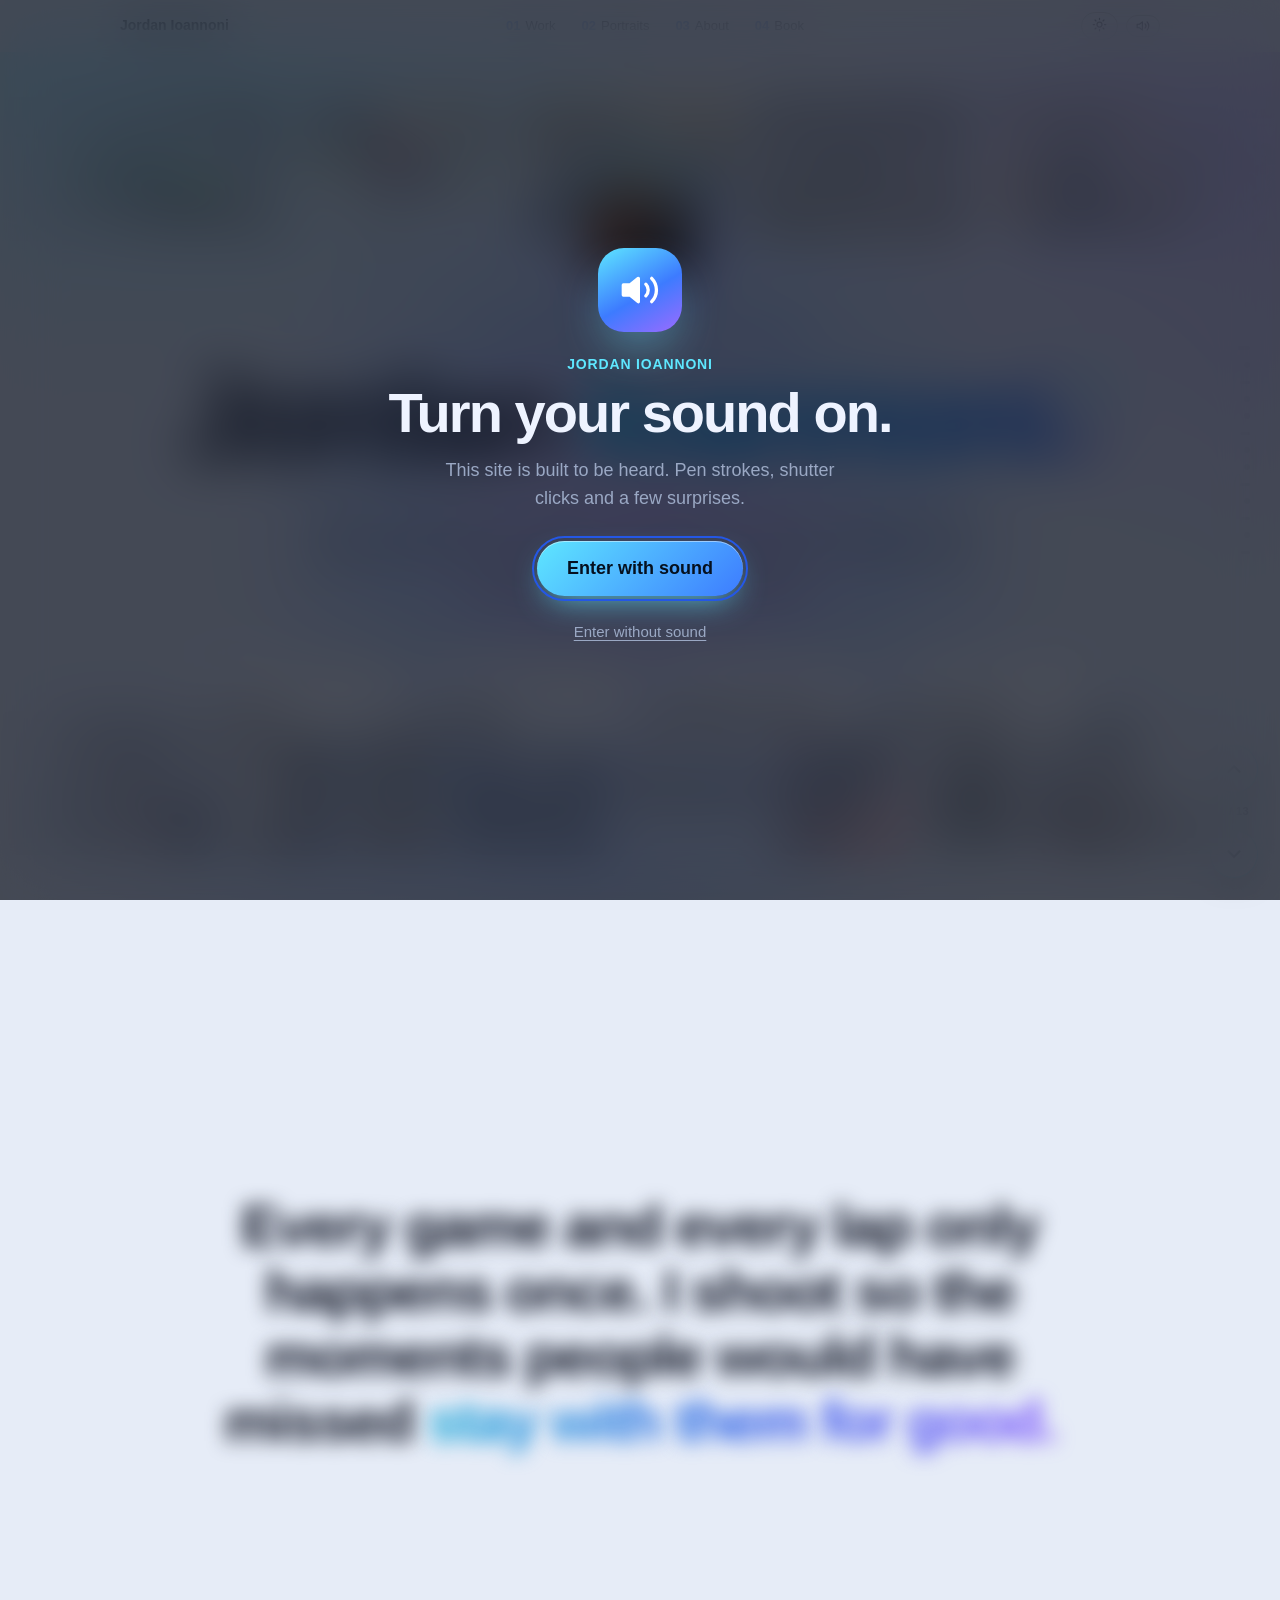
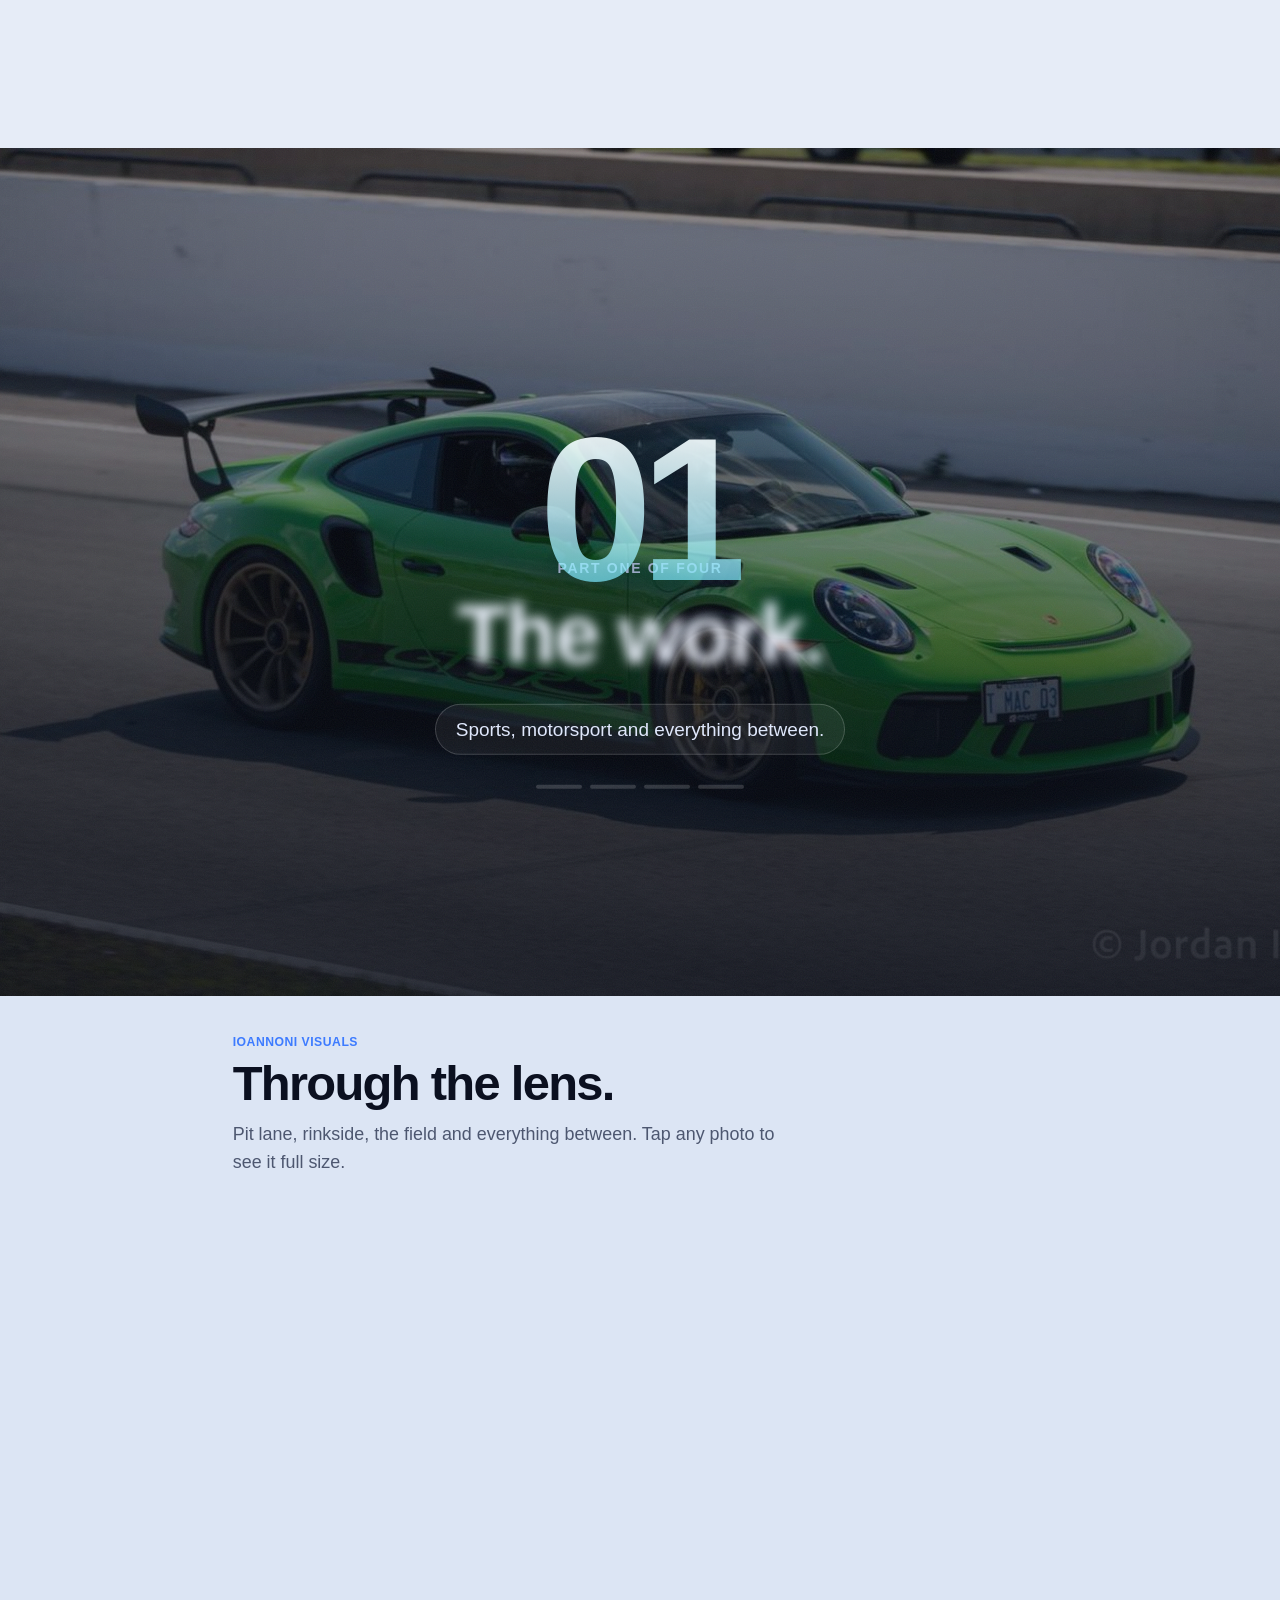
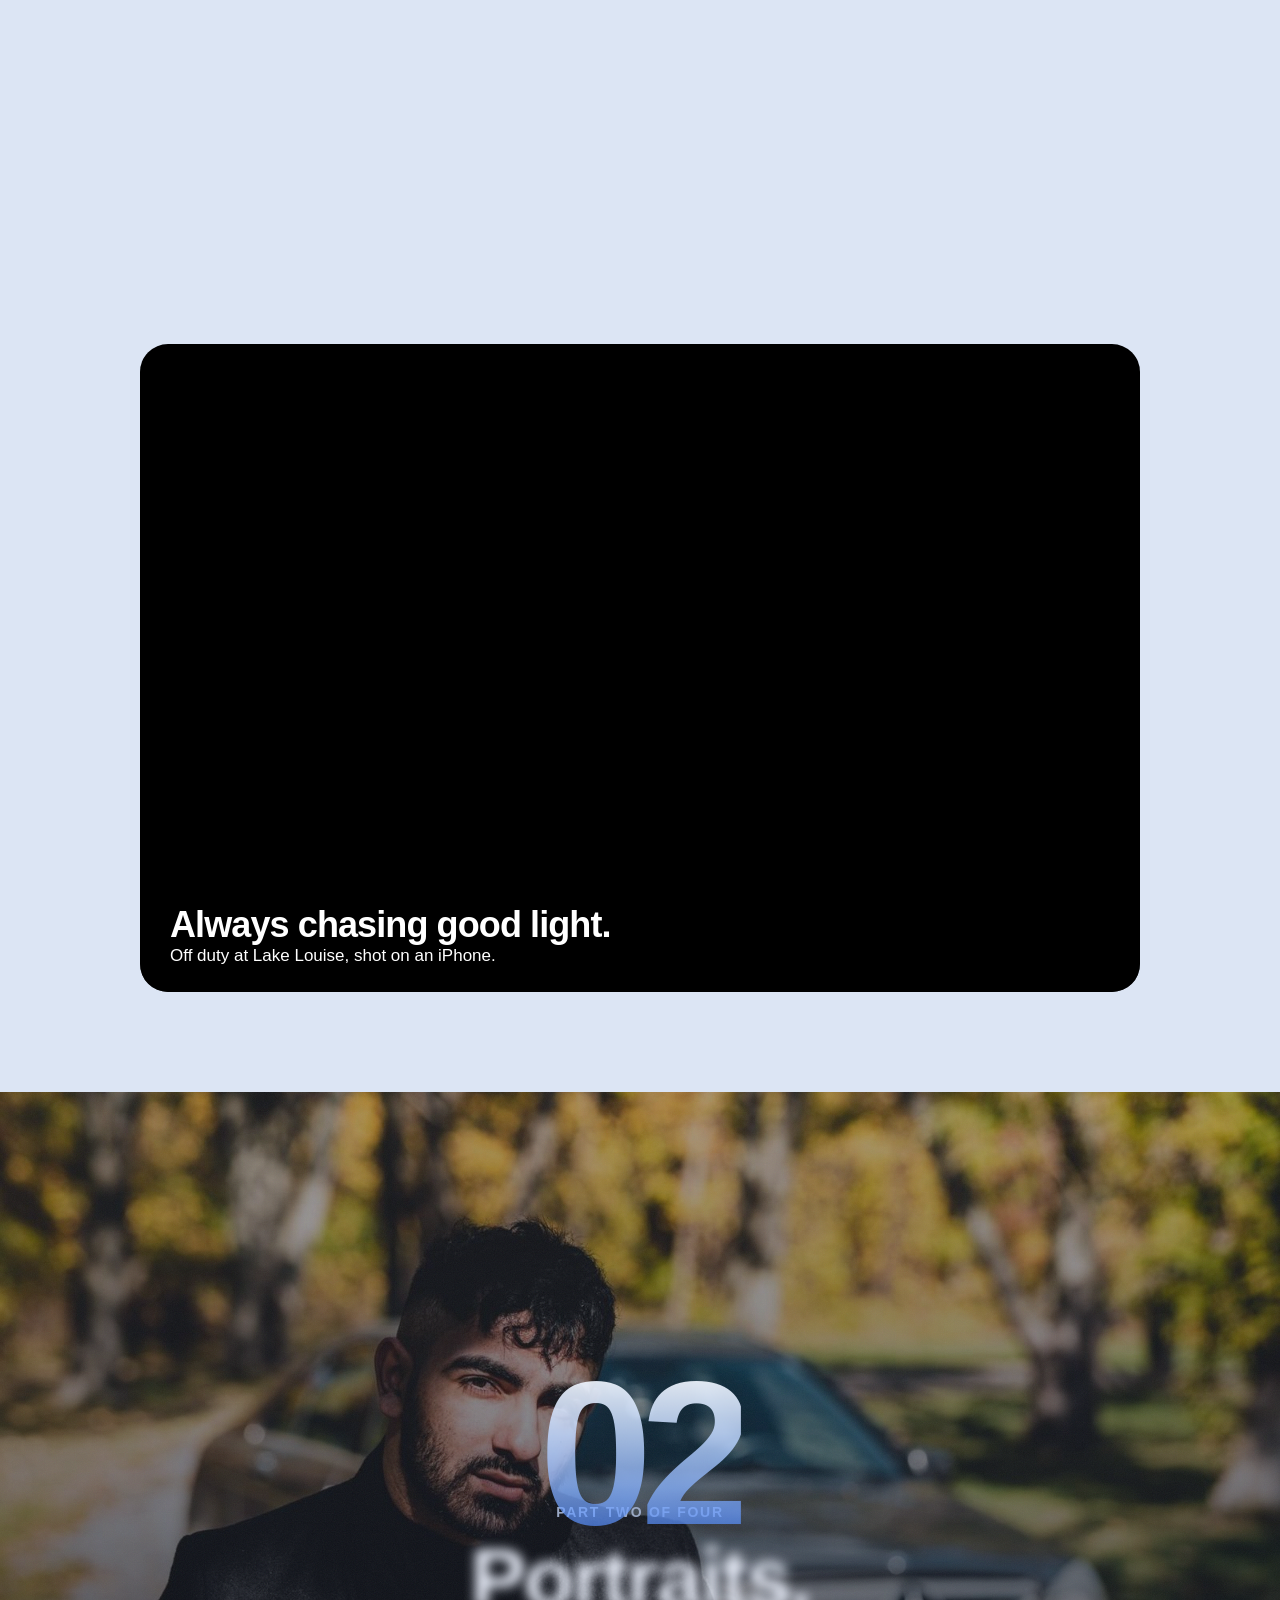
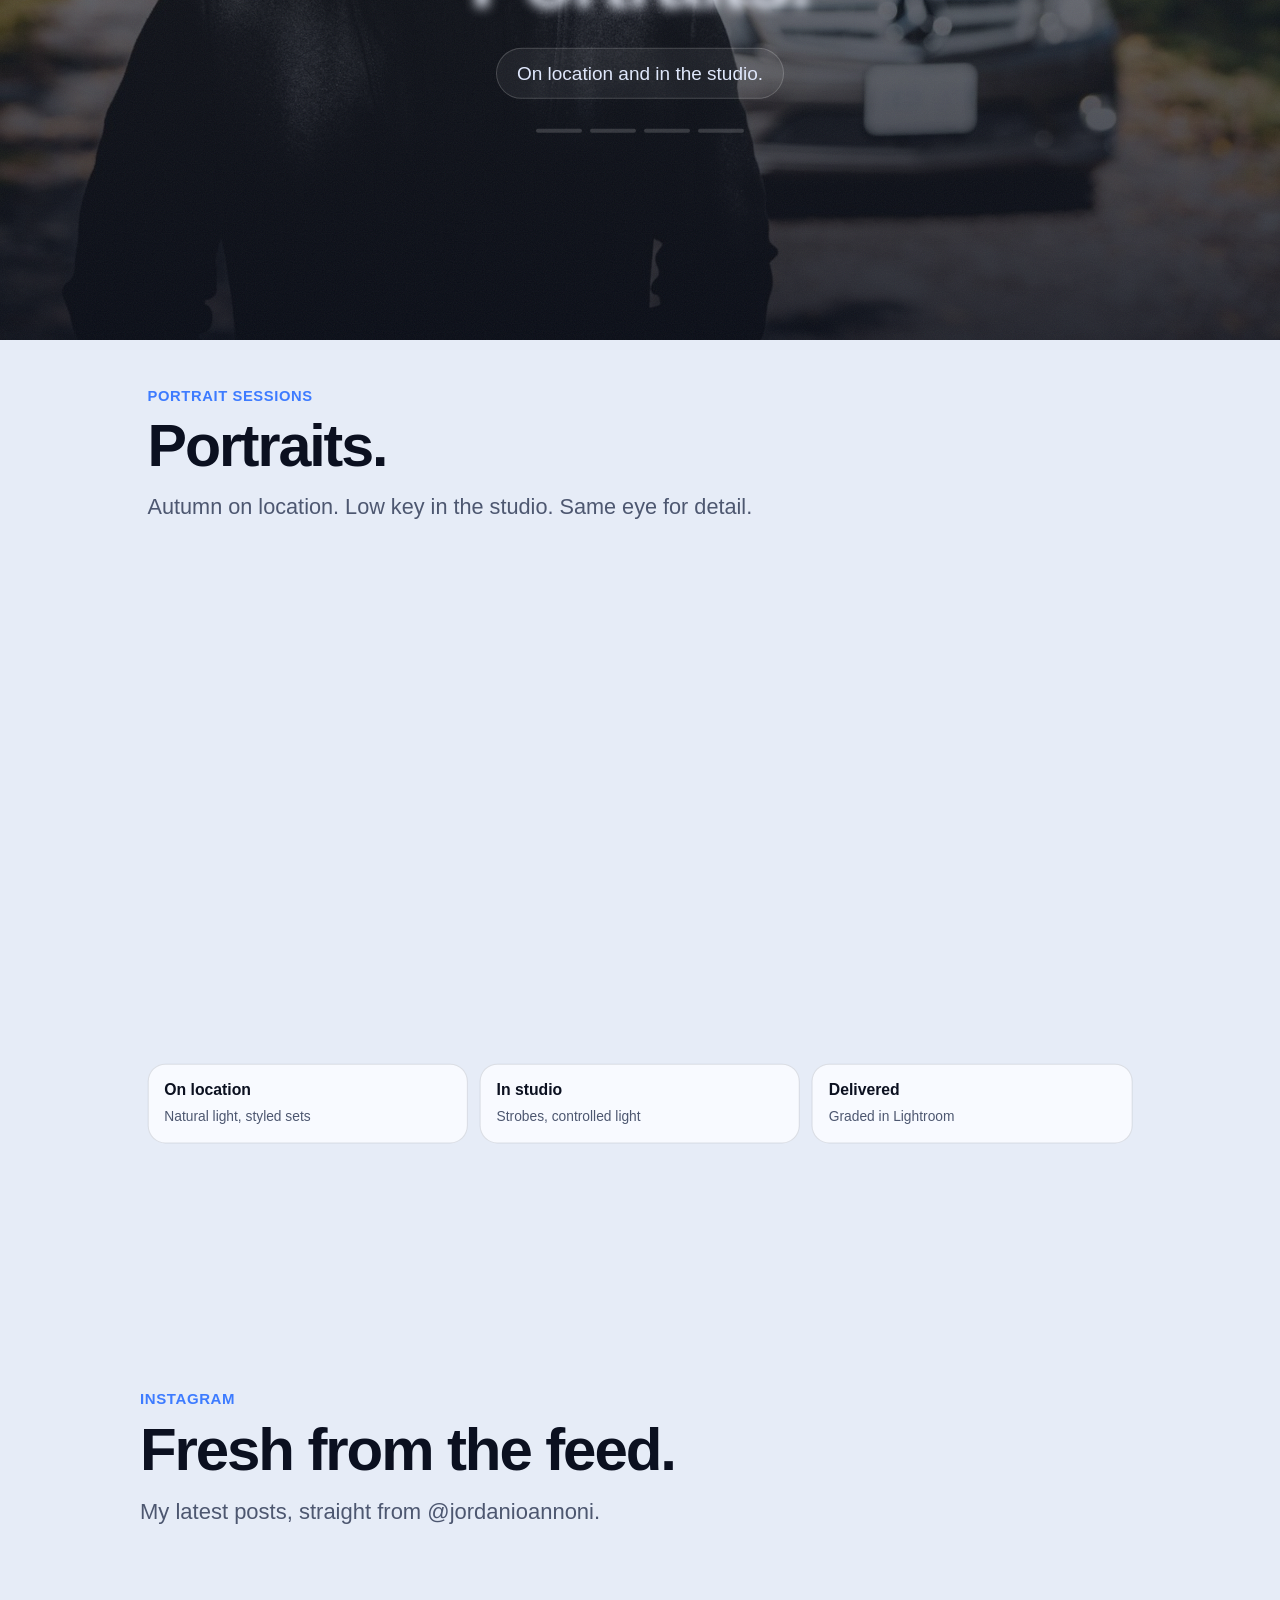
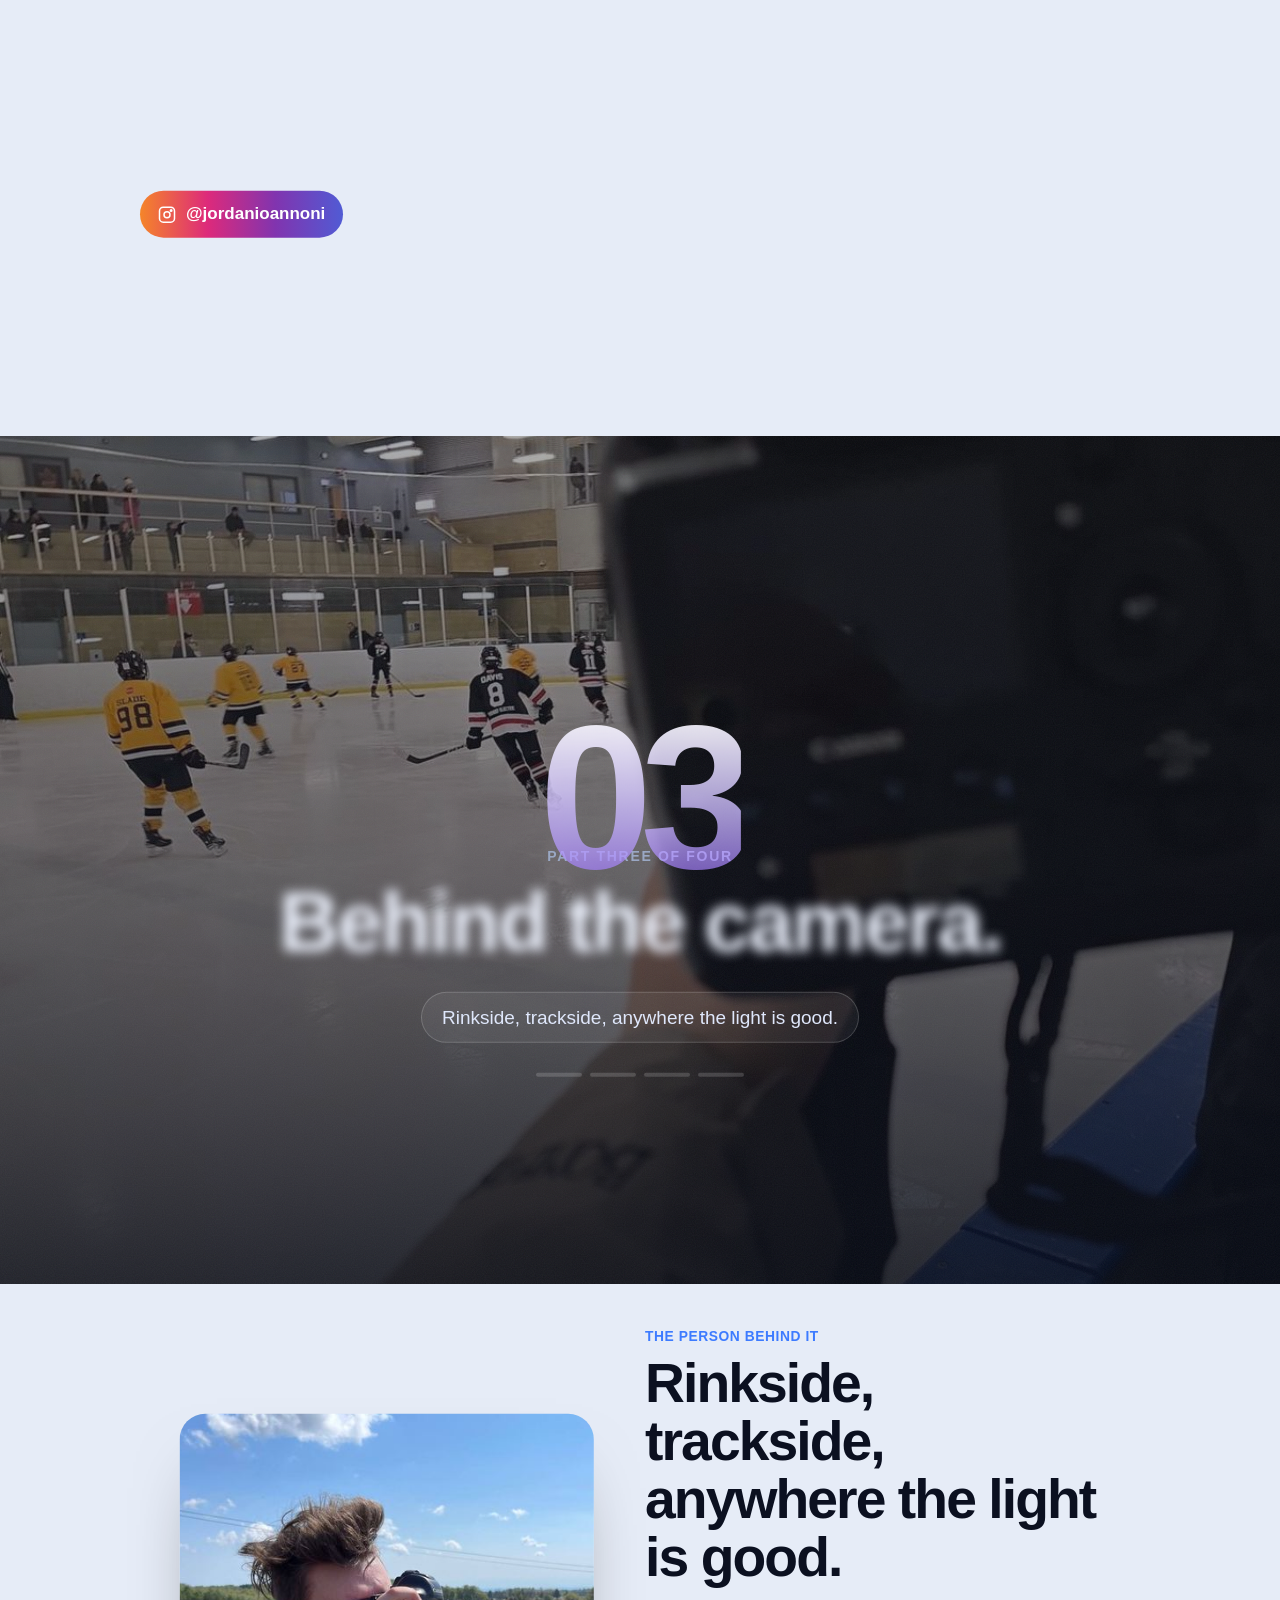
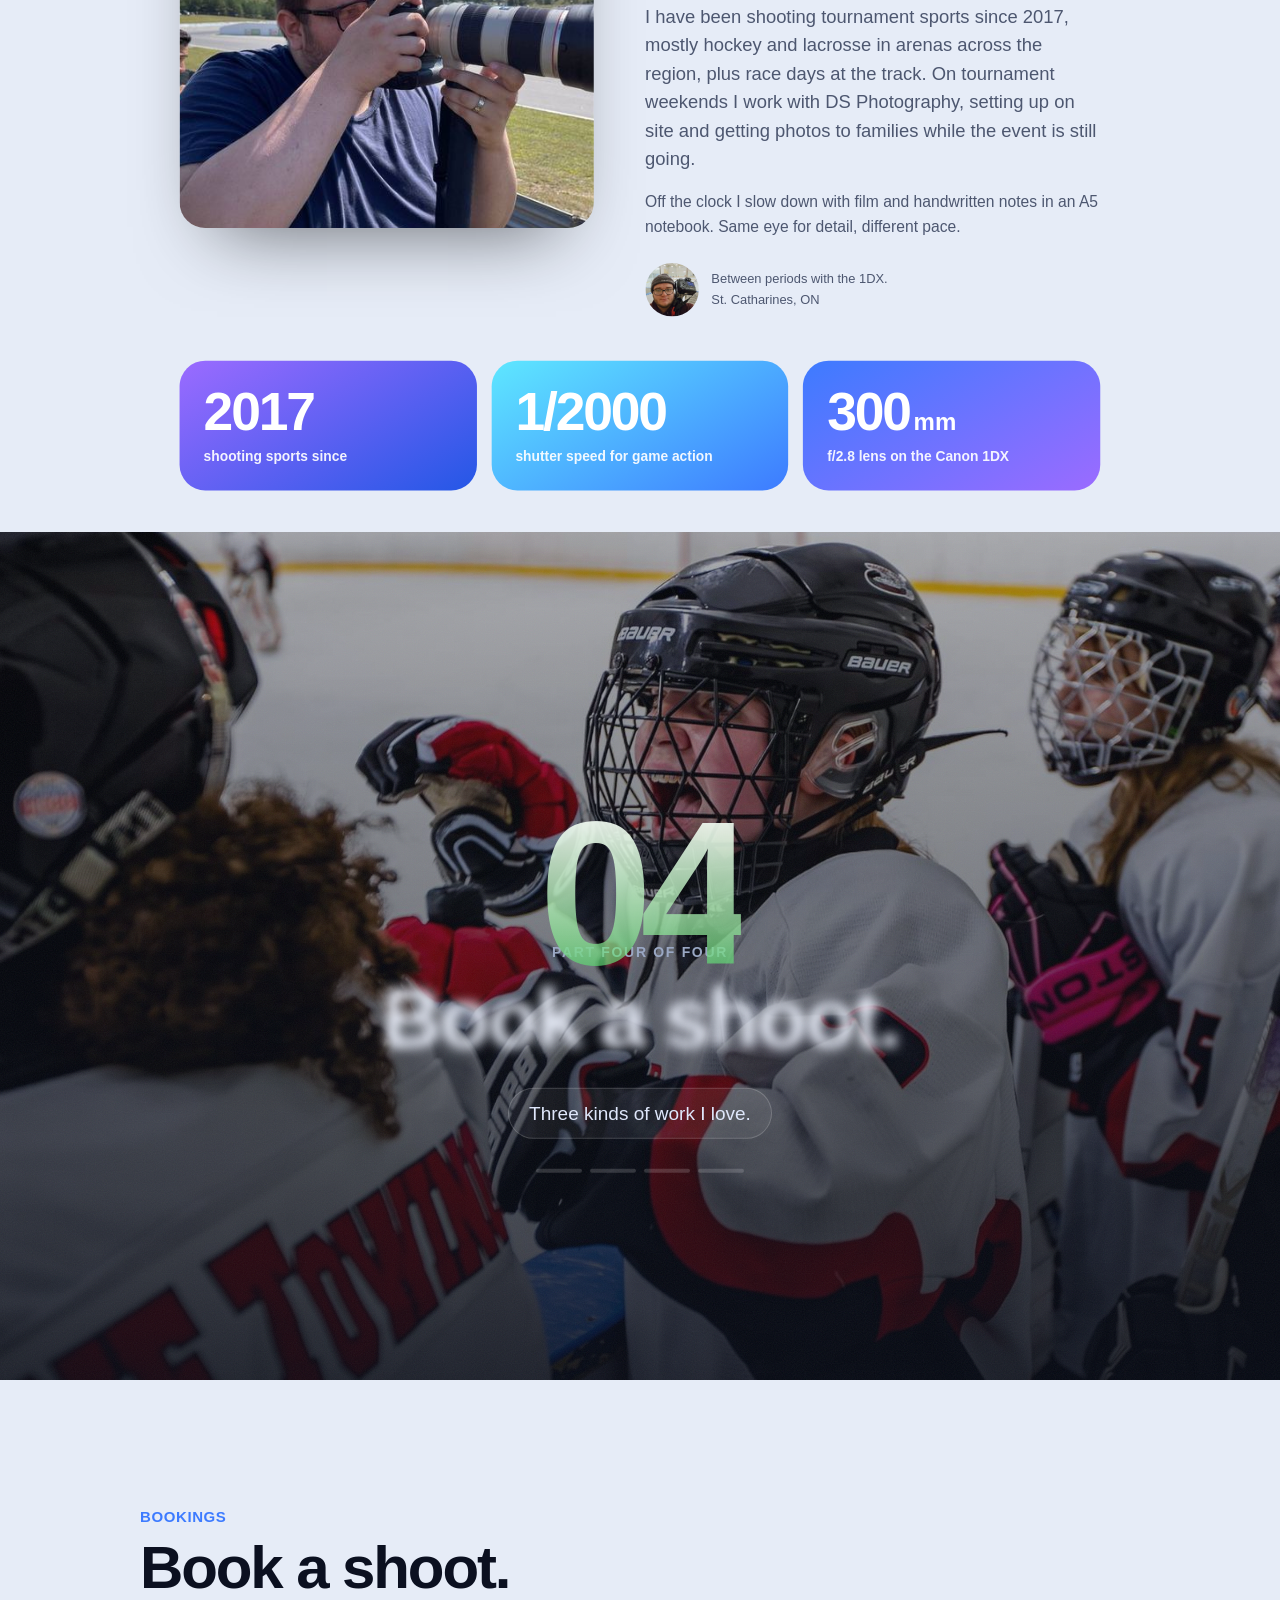
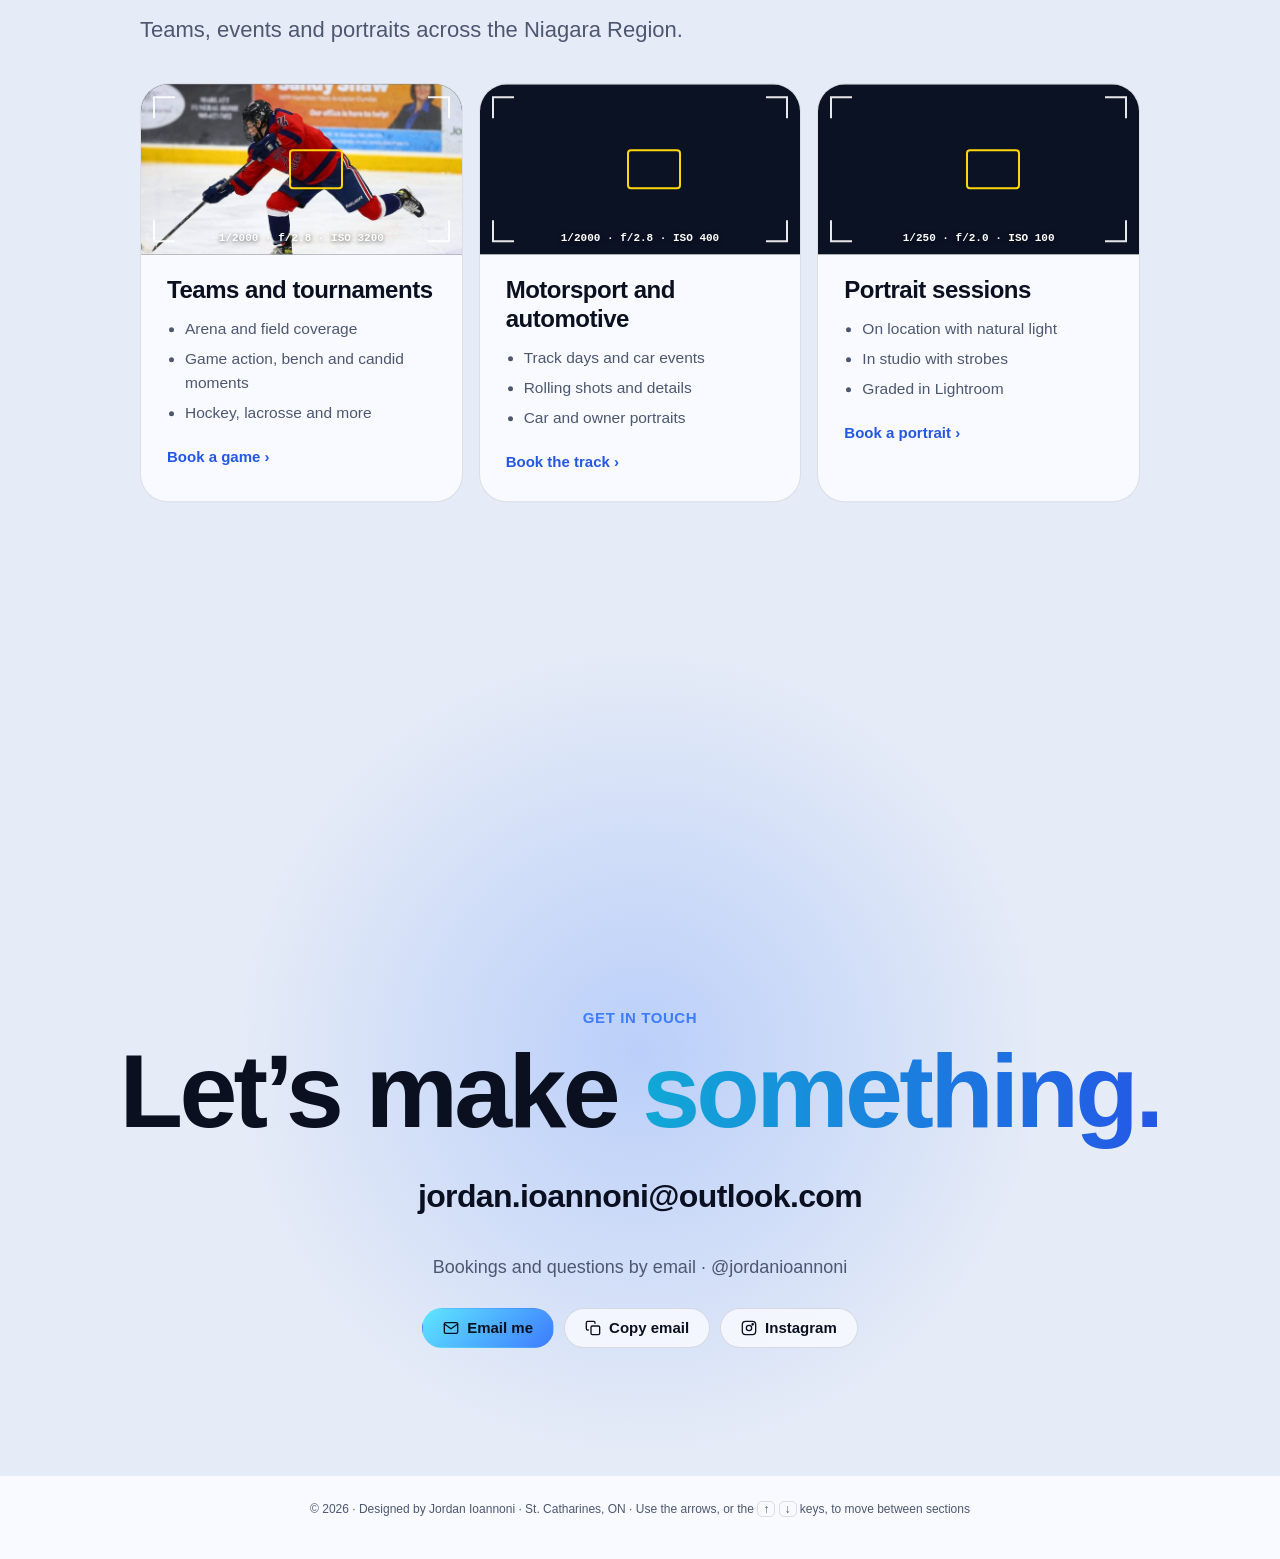
==== commit c5990ea7: "Show Locked in rinkside portrait in the work grid Co-Authored-By: Claude Opus 5.5 <noreply@anthropic" ====
--- a/index.html
+++ b/index.html
@@ -813,7 +813,7 @@
 let navReady = false;
 
 /* photo mosaic */
-const MOS = {"#mos": [["gt3", "Lime green GT3 RS", "Track day, Canon 1DX", "w2x"], ["rk1", "Rinkside POV", "Setup at the boards", "h2x"], ["b1", "Slap shot", "300mm f/2.8 action", ""], ["cr", "Crease save", "Frozen at the post", ""], ["pag", "Hypercar on track", "Pagani, trackside", ""], ["bench", "Bench emotion", "Ioannoni Visuals", "h2x"], ["fal", "Falcons goalie", "Tight on the net", "w2x"], ["husk", "Coach’s call", "Huskies bench", ""], ["lax", "Field side", "Lacrosse, rain cover on", ""], ["sls", "Gullwing cockpit", "Detail, shallow focus", "h2x"], ["talk", "Bench talk", "Coach, player and ref", ""], ["p935", "Plaid Porsche", "Endurance livery", ""], ["b2", "Follow through", "High shutter speed", ""], ["mud", "Mudcats bench", "Warm color grade", ""], ["drink", "Water break", "Film style grade", ""]], "#mos2": [["au5", "Leading lines", "Autumn session, car as backdrop", "w2x"], ["au7", "Under the canopy", "Autumn, on location", "h2x"], ["st2", "Low key", "Studio, single light", "h2x"], ["au3", "Door open", "Natural light, warm grade", "h2x"], ["au1", "Rear quarter", "Autumn session", "w2x"], ["st1", "Seated", "Studio, side light", ""], ["au2", "Low angle", "The star in focus", ""], ["au6", "Golden hour", "Long coat, hard light", "w2x"], ["au4", "Window seat", "Through the glass", "w2x"]]};
+const MOS = {"#mos": [["gt3", "Lime green GT3 RS", "Track day, Canon 1DX", "w2x"], ["rk1", "Rinkside POV", "Setup at the boards", "h2x"], ["b1", "Slap shot", "300mm f/2.8 action", ""], ["cr", "Crease save", "Frozen at the post", ""], ["pag", "Hypercar on track", "Pagani, trackside", ""], ["bench", "Bench emotion", "Ioannoni Visuals", "h2x"], ["fal", "Falcons goalie", "Tight on the net", "w2x"], ["husk", "Coach’s call", "Huskies bench", ""], ["focus", "Locked in", "300mm f/2.8, rinkside profile", "h2x"], ["lax", "Field side", "Lacrosse, rain cover on", ""], ["sls", "Gullwing cockpit", "Detail, shallow focus", "h2x"], ["talk", "Bench talk", "Coach, player and ref", ""], ["p935", "Plaid Porsche", "Endurance livery", ""], ["b2", "Follow through", "High shutter speed", ""], ["mud", "Mudcats bench", "Warm color grade", ""], ["drink", "Water break", "Film style grade", ""]], "#mos2": [["au5", "Leading lines", "Autumn session, car as backdrop", "w2x"], ["au7", "Under the canopy", "Autumn, on location", "h2x"], ["st2", "Low key", "Studio, single light", "h2x"], ["au3", "Door open", "Natural light, warm grade", "h2x"], ["au1", "Rear quarter", "Autumn session", "w2x"], ["st1", "Seated", "Studio, side light", ""], ["au2", "Low angle", "The star in focus", ""], ["au6", "Golden hour", "Long coat, hard light", "w2x"], ["au4", "Window seat", "Through the glass", "w2x"]]};
 Object.entries(MOS).forEach(([sel, P]) => { const m = $(sel); if (m) m.innerHTML = P.map(([k, t, s, c], i) => `<button class="rv ${c}" style="--d:${(i % 4) * .06}s" data-lb="${k}.jpg" data-cap="${t} · ${s}"><img src="t/${k}.jpg" srcset="t/${k}.jpg 720w, ${k}.jpg 1600w" sizes="(max-width:760px) 50vw, ${c === "w2x" ? 520 : 260}px" alt="${t}" loading="lazy" decoding="async"><figcaption>${t}<small>${s}</small></figcaption></button>`).join(""); });
 
 /* reveal on scroll */
